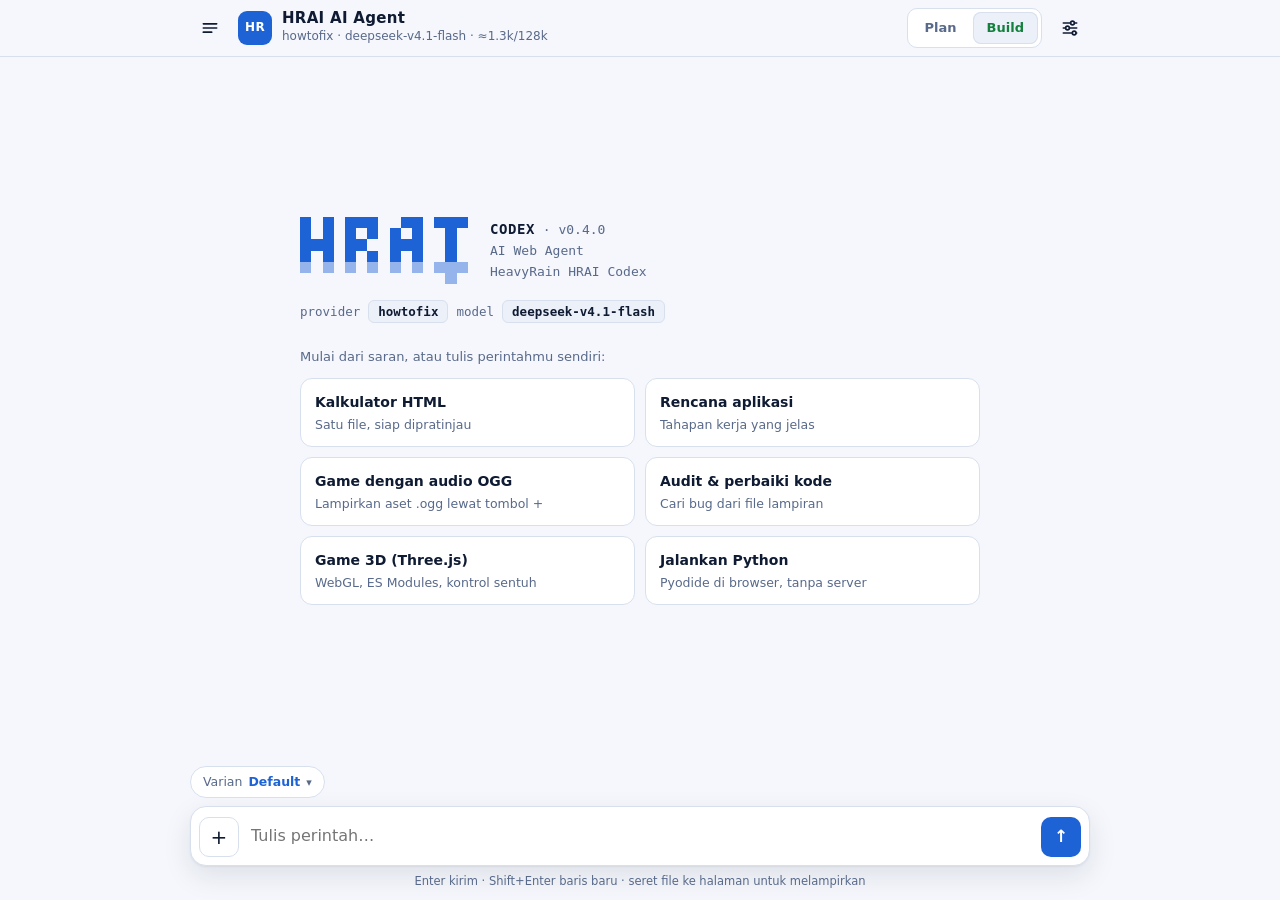
==== hrai/index.html @ 5afb1731 "Add files via upload" ====
<!doctype html>
<html lang="id"><head><meta charset="utf-8">
<meta name="viewport" content="width=device-width,initial-scale=1,viewport-fit=cover">
<meta name="theme-color" content="#012456"><meta name="mobile-web-app-capable" content="yes">
<title>HRAI — HeavyRain Web Agent</title>
<style>
:root{--bg:#011a3d;--bg2:#02306e;--panel:rgba(255,255,255,.06);--panel2:rgba(255,255,255,.11);--line:rgba(255,255,255,.13);--fg:#eaf0fc;--dim:#9db0d3;--acc:#4da3ff;--accfg:#04122b;--plan:#f5c542;--build:#4ade80;--err:#ff8a8a;--code:#00122c;--ub:#1f6fe0;color-scheme:dark;box-sizing:border-box;padding-top:env(safe-area-inset-top,0px);padding-bottom:env(safe-area-inset-bottom,0px)}
@media(prefers-color-scheme:light){:root{--bg:#f3f6fc;--bg2:#e2ebfa;--panel:#fff;--panel2:#eaf0fb;--line:#d3deef;--fg:#0f1b33;--dim:#5a6b8c;--acc:#1f6fe0;--accfg:#fff;--plan:#b7791f;--build:#15803d;--err:#c53030;--code:#f1f5fc;color-scheme:light}}
*{box-sizing:inherit}
html,body{height:100%;margin:0;background:var(--bg);color:var(--fg)}
body{display:flex;flex-direction:column;background:linear-gradient(180deg,var(--bg2),var(--bg) 55%);font:15px/1.6 system-ui,-apple-system,"Segoe UI",Roboto,"Helvetica Neue",sans-serif}
button,select,input,textarea{font:inherit;color:inherit}
button{cursor:pointer}
header{display:flex;align-items:center;gap:8px;padding:10px 12px}
.brand{display:flex;align-items:center;gap:10px;flex:1;min-width:0}
.logo{width:34px;height:34px;flex:none;border-radius:10px;background:linear-gradient(135deg,#4da3ff,#1f6fe0);display:grid;place-items:center;font-weight:800;color:#fff;font-size:13px}
.ttl{min-width:0}.ttl b{display:block;font-size:15px;line-height:1.15}
.ttl span{display:block;font-size:11.5px;color:var(--dim);white-space:nowrap;overflow:hidden;text-overflow:ellipsis}
.seg{display:flex;background:var(--panel);border:1px solid var(--line);border-radius:999px;padding:3px}
.seg button{border:0;background:none;border-radius:999px;padding:5px 11px;font-size:12.5px;font-weight:600;color:var(--dim)}
.seg button.on{background:var(--panel2);color:var(--fg)}
#mode[data-m=PLAN] .on{color:var(--plan)}#mode[data-m=BUILD] .on{color:var(--build)}
.ib{border:1px solid var(--line);background:var(--panel);border-radius:999px;padding:6px 11px;font-size:12.5px}
#log{flex:1;overflow-y:auto;padding:8px 14px 16px;display:flex;flex-direction:column;gap:14px}
.u{align-self:flex-end;max-width:85%;background:var(--ub);color:#fff;padding:9px 14px;border-radius:18px 18px 4px 18px;white-space:pre-wrap;word-break:break-word}
.a{white-space:pre-wrap;word-break:break-word}
code{font:.88em ui-monospace,"SF Mono",Menlo,Consolas,monospace}
.a code{background:var(--panel2);padding:1px 6px;border-radius:6px}
pre{position:relative;margin:8px 0;padding:12px;background:var(--code);border:1px solid var(--line);border-radius:12px;overflow-x:auto;white-space:pre;font-size:12.5px;line-height:1.5}
.a pre code{background:none;padding:0}
.cp{position:absolute;right:6px;top:6px;font-size:11px;background:var(--panel2);border:1px solid var(--line);border-radius:8px;padding:2px 8px}
details{align-self:flex-start;max-width:100%;background:var(--panel);border:1px solid var(--line);border-radius:12px;padding:6px 12px;font-size:12.5px;color:var(--dim)}
details[open]{width:100%}summary{cursor:pointer;list-style:none}summary::-webkit-details-marker{display:none}
.th{color:var(--dim);font-size:12.5px;border-left:2px solid var(--line);padding-left:10px;white-space:pre-wrap}.th:empty{display:none}
.er{background:color-mix(in srgb,var(--err) 12%,transparent);border:1px solid color-mix(in srgb,var(--err) 40%,transparent);color:var(--err);padding:8px 12px;border-radius:12px;font-size:13px;word-break:break-word}
.sys{color:var(--dim);font-size:13px}
.hero{margin:auto;text-align:center;padding:24px 6px}
.hero .logo{width:56px;height:56px;border-radius:16px;font-size:20px;margin:0 auto}
.hero h2{font-size:21px;margin:16px 0 6px}.hero p{color:var(--dim);margin:0 0 18px}
.chips{display:flex;flex-wrap:wrap;gap:8px;justify-content:center}
.chips button{background:var(--panel);border:1px solid var(--line);border-radius:999px;padding:8px 14px;font-size:13px}
footer{padding:8px 12px 12px}
.composer{display:flex;align-items:flex-end;gap:8px;background:var(--panel);border:1px solid var(--line);border-radius:26px;padding:6px 6px 6px 16px;box-shadow:0 6px 24px rgba(0,0,0,.18)}
.composer:focus-within{border-color:var(--acc)}
textarea{flex:1;min-height:38px;max-height:30vh;resize:none;background:none;border:0;outline:0;padding:8px 0;font-size:16px;line-height:1.4}
#go{width:38px;height:38px;flex:none;border-radius:50%;border:0;background:var(--acc);color:var(--accfg);font-size:18px;font-weight:700}
dialog{background:var(--bg);color:var(--fg);border:1px solid var(--line);border-radius:22px 22px 0 0;width:100%;max-width:520px;margin:auto auto 0;padding:18px 18px calc(18px + env(safe-area-inset-bottom,0px));max-height:88vh;overflow:auto}
dialog::backdrop{background:rgba(0,10,30,.55);backdrop-filter:blur(3px)}
label{display:block;margin:14px 0 6px;color:var(--dim);font-size:12.5px}
dialog input[type=text],dialog input[type=password],dialog select{width:100%;background:var(--panel);border:1px solid var(--line);border-radius:12px;padding:10px 12px;font-size:16px}
.row{display:flex;gap:8px;margin-top:16px;flex-wrap:wrap}
.btn{background:var(--panel2);border:1px solid var(--line);border-radius:12px;padding:10px 14px;font-weight:600}
#ok{background:var(--acc);color:var(--accfg);border-color:var(--acc)}
.si{display:flex;align-items:center;gap:8px;margin-top:8px;background:var(--panel);border:1px solid var(--line);border-radius:14px;padding:10px 12px}
.si.cur{border-color:var(--acc)}
.st{flex:1;min-width:0;cursor:pointer}.st b{display:block;font-weight:600;white-space:nowrap;overflow:hidden;text-overflow:ellipsis}.st span{font-size:12px;color:var(--dim)}
.pb{right:66px}
.pvf{margin-top:6px;font-size:12.5px;padding:6px 12px}
#dp{width:100%;max-width:none;height:100%;max-height:none;margin:0;padding:0;border:0;border-radius:0;flex-direction:column;overflow:hidden}
#dp[open]{display:flex}
.ph{display:flex;align-items:center;gap:8px;padding:8px 12px;padding-top:calc(8px + env(safe-area-inset-top,0px))}
.ph b{flex:1;min-width:0;white-space:nowrap;overflow:hidden;text-overflow:ellipsis}
#pf{flex:1;border:0;background:#fff;width:100%}
.composer{padding:6px}
textarea{padding:8px 0 8px 4px}
#at{width:38px;height:38px;flex:none;border-radius:50%;border:1px solid var(--line);background:var(--panel2);font-size:20px;line-height:1}
.att{gap:8px;overflow-x:auto;padding:0 4px 8px}
.ch{flex:none;display:flex;align-items:center;gap:6px;max-width:60vw;background:var(--panel);border:1px solid var(--line);border-radius:12px;padding:4px 8px;font-size:12.5px}
.ch img{width:36px;height:36px;object-fit:cover;border-radius:8px}
.ch span{overflow:hidden;text-overflow:ellipsis;white-space:nowrap}
.ch button{border:0;background:none;color:var(--dim);font-size:14px}
.u img{display:block;max-width:100%;max-height:200px;border-radius:10px;margin-bottom:6px}
.u .sys{color:rgba(255,255,255,.75);margin-bottom:4px}
#na{background:var(--acc);color:var(--accfg);border-color:var(--acc)}
#ml{max-height:34vh;overflow-y:auto;margin-top:6px}
#mq{margin-top:8px}
.mi{display:block;width:100%;text-align:left;background:none;border:0;border-bottom:1px solid var(--line);padding:9px 4px;font-size:13px;word-break:break-all}
.mi.on{color:var(--acc);font-weight:600}
.tk{display:flex;align-items:flex-start;gap:10px;color:var(--dim);font-size:13px}
.tk .logo{width:28px;height:28px;border-radius:9px;font-size:10px;animation:pulse 1.5s ease-in-out infinite}
.tl{min-width:0;flex:1}.tr{display:flex;align-items:center;gap:4px;height:32px;padding-top:14px}.tr b{font-weight:600;color:var(--fg)}
.dots i{display:inline-block;width:5px;height:5px;margin-left:3px;border-radius:50%;background:var(--dim);animation:bl 1.2s infinite}
.dots i:nth-child(2){animation-delay:.2s}.dots i:nth-child(3){animation-delay:.4s}
.tt{white-space:pre-wrap;word-break:break-word;font-size:12.5px;border-left:2px solid var(--line);padding-left:10px;margin:2px 0 0}
.tt:empty{display:none}.tt:not(:empty)::after{content:"▍";margin-left:2px;animation:bl 1s steps(1) infinite}
.thw{align-self:flex-start;max-width:100%}.thd summary{color:var(--dim)}
.thx{white-space:pre-wrap;word-break:break-word;margin-top:6px;max-height:40vh;overflow:auto}
@keyframes pulse{0%,100%{transform:scale(1);box-shadow:0 0 0 0 rgba(77,163,255,.55)}50%{transform:scale(1.07);box-shadow:0 0 0 8px rgba(77,163,255,0)}}
@keyframes bl{0%,100%{opacity:.25}50%{opacity:1}}
@media(prefers-reduced-motion:reduce){.tk .logo,.dots i,.tt::after{animation:none}}
.t-kw{color:#c792ea}.t-st{color:#a5e075}.t-nm{color:#f78c6c}.t-fn{color:#82aaff}.t-ty{color:#ffcb6b}.t-cn{color:#ff6e6e}.t-bi{color:#7fdbca}.t-vr{color:#f07178}.t-cm{color:#7f8fb0;font-style:italic}.t-tg{color:#f07178}.t-at{color:#f9b572}.t-jk{color:#89ddff}
@media(prefers-color-scheme:light){.t-kw{color:#7c3aed}.t-st{color:#15803d}.t-nm{color:#c2410c}.t-fn{color:#1d4ed8}.t-ty{color:#a16207}.t-cn{color:#dc2626}.t-bi{color:#0e7490}.t-vr{color:#be123c}.t-cm{color:#64748b}.t-tg{color:#be123c}.t-at{color:#b45309}.t-jk{color:#0369a1}}
.bn{display:flex;flex-wrap:wrap;gap:12px 18px;align-items:center;justify-content:center}
.bn svg{width:180px;height:72px;fill:var(--acc);shape-rendering:crispEdges}
.bn rect{opacity:0;animation:fi .4s ease forwards;animation-delay:calc(var(--i)*45ms)}
.bt{text-align:left;font:13px/1.5 ui-monospace,Menlo,Consolas,monospace;color:var(--dim)}.bt b{color:var(--fg)}
.bi{margin:14px 0 4px;color:var(--dim);font:12.5px ui-monospace,Menlo,Consolas,monospace}.bi b{color:var(--fg);font-weight:600}
.thx.ty::after{content:"▍";margin-left:2px;animation:bl 1s steps(1) infinite}
@keyframes fi{to{opacity:1}}
@media(prefers-reduced-motion:reduce){.bn rect{animation:none;opacity:1}}
@font-face{font-family:"TermF4";src:url([data-uri]) format("truetype");font-display:swap}
:root{--ff:"TermF4",ui-monospace,Menlo,Consolas,monospace;--fm:"TermF4",ui-monospace,Menlo,Consolas,monospace}
:root[data-font=sys]{--ff:system-ui,-apple-system,"Segoe UI",Roboto,sans-serif;--fm:ui-monospace,"SF Mono",Menlo,Consolas,monospace}
body{font-family:var(--ff);font-size:16px}:root[data-font=sys] body{font-size:15px}
code,pre,.bt,.bi{font-family:var(--fm)}pre{font-size:13.5px}
:root[data-theme=terminal]{--bg:#0c0c0c;--bg2:#0c0c0c;--fg:#33ff66;--dim:#1fa83f;--acc:#33ff66;--accfg:#001a08;--plan:#ffd24a;--build:#33ff66;--err:#ff5555;--code:#050505;--line:rgba(51,255,102,.3);--panel:rgba(51,255,102,.06);--panel2:rgba(51,255,102,.13);--ub:#14532d;color-scheme:dark}
:root[data-theme=powershell]{--bg:#012456;--bg2:#012456;--fg:#eeedf0;--dim:#a9b7d0;--acc:#f9f1a5;--accfg:#012456;--plan:#f9f1a5;--build:#3adc5a;--err:#ff6b6b;--code:#011a3d;--line:rgba(238,237,240,.24);--panel:rgba(255,255,255,.05);--panel2:rgba(255,255,255,.1);--ub:#0c4a9e;color-scheme:dark}
:root[data-theme=amber]{--bg:#140d00;--bg2:#140d00;--fg:#ffb000;--dim:#a87400;--acc:#ffb000;--accfg:#140d00;--plan:#ffd166;--build:#ffb000;--err:#ff6b4a;--code:#0c0800;--line:rgba(255,176,0,.3);--panel:rgba(255,176,0,.07);--panel2:rgba(255,176,0,.14);--ub:#5a3a00;color-scheme:dark}
:root[data-theme=dracula]{--bg:#282a36;--bg2:#282a36;--fg:#f8f8f2;--dim:#8b93b8;--acc:#bd93f9;--accfg:#1e1f29;--plan:#f1fa8c;--build:#50fa7b;--err:#ff5555;--code:#1e1f29;--line:rgba(248,248,242,.15);--panel:rgba(255,255,255,.06);--panel2:rgba(255,255,255,.11);--ub:#5c4bb0;color-scheme:dark}
:root[data-theme=nord]{--bg:#2e3440;--bg2:#2e3440;--fg:#d8dee9;--dim:#8f9bb3;--acc:#88c0d0;--accfg:#2e3440;--plan:#ebcb8b;--build:#a3be8c;--err:#bf616a;--code:#242933;--line:rgba(216,222,233,.17);--panel:rgba(255,255,255,.06);--panel2:rgba(255,255,255,.11);--ub:#4c6a8c;color-scheme:dark}
:root[data-theme=gruvbox]{--bg:#282828;--bg2:#282828;--fg:#ebdbb2;--dim:#a89984;--acc:#fabd2f;--accfg:#282828;--plan:#fabd2f;--build:#b8bb26;--err:#fb4934;--code:#1d2021;--line:rgba(235,219,178,.17);--panel:rgba(255,255,255,.06);--panel2:rgba(255,255,255,.11);--ub:#8f5f12;color-scheme:dark}
:root[data-theme=terang]{--bg:#f7f8fb;--bg2:#f7f8fb;--fg:#1a2233;--dim:#5d6b85;--acc:#1f6fe0;--accfg:#ffffff;--plan:#b7791f;--build:#15803d;--err:#c53030;--code:#eef2f9;--line:#d3dbe9;--panel:#ffffff;--panel2:#e9eef8;--ub:#1f6fe0;color-scheme:light}
[data-theme=terminal] *,[data-theme=powershell] *,[data-theme=amber] *{border-radius:0!important}
[data-theme=terminal] .composer,[data-theme=powershell] .composer,[data-theme=amber] .composer{box-shadow:none}
:root:not([data-theme=hrai]) .logo{background:var(--acc);color:var(--accfg)}
[data-theme=terang] .t-kw{color:#7c3aed}[data-theme=terang] .t-st{color:#15803d}[data-theme=terang] .t-nm{color:#c2410c}[data-theme=terang] .t-fn{color:#1d4ed8}[data-theme=terang] .t-ty{color:#a16207}[data-theme=terang] .t-cn{color:#dc2626}[data-theme=terang] .t-bi{color:#0e7490}[data-theme=terang] .t-vr,[data-theme=terang] .t-tg{color:#be123c}[data-theme=terang] .t-cm{color:#64748b}[data-theme=terang] .t-at{color:#b45309}[data-theme=terang] .t-jk{color:#0369a1}
.ac{align-self:stretch;border:1px solid var(--line);background:var(--panel);border-radius:12px;overflow:hidden;font-size:13px}
.ah{display:flex;align-items:center;gap:8px;padding:8px 12px}
.ac.ok .ah,.ac.bad .ah{cursor:pointer}
.av{font-weight:600}.ap{flex:1;min-width:0;color:var(--dim);overflow:hidden;text-overflow:ellipsis;white-space:nowrap}.am{color:var(--dim);font-size:12px;white-space:nowrap}
.ab{margin:0;border:0;border-top:1px solid var(--line);border-radius:0;max-height:15em;overflow:auto}
.ac.ok .ab,.ac.bad .ab{display:none}.ac.ok.open .ab,.ac.bad.open .ab{display:block}
.ac.bad .av{color:var(--err)}
.sp{width:18px;height:18px;flex:none;stroke:var(--acc);stroke-width:2;stroke-linecap:round}
.tk .sp{width:22px;height:22px;margin-top:3px}
.tk .sp.px{stroke:none}
.sp.px .body{animation:pxhop .5s steps(1) infinite}
.sp.px .lA{animation:legA .5s steps(1) infinite}
.sp.px .lB{animation:legB .5s steps(1) infinite}
@keyframes pxhop{0%,100%{transform:translateY(0)}50%{transform:translateY(-1px)}}
@keyframes legA{0%,50%{opacity:1}50.1%,100%{opacity:0}}
@keyframes legB{0%,50%{opacity:0}50.1%,100%{opacity:1}}
@media(prefers-reduced-motion:reduce){.tk .sp.px .body,.tk .sp.px .lA,.tk .sp.px .lB{animation:none}}
.sp g{transform-box:fill-box;transform-origin:center;animation:spin 3.2s linear infinite}
.sp line{animation:ray 1.2s ease-in-out infinite;animation-delay:calc(var(--i)*.12s)}
.ck{width:18px;height:18px;flex:none;fill:none;stroke:var(--build);stroke-width:2.4;stroke-linecap:round;stroke-linejoin:round}.bad .ck{stroke:var(--err)}
.shim,.ac.run .av{background:linear-gradient(90deg,var(--dim) 0%,var(--fg) 50%,var(--dim) 100%);background-size:200% 100%;-webkit-background-clip:text;background-clip:text;color:transparent;animation:shim 1.8s linear infinite}
@keyframes spin{to{transform:rotate(360deg)}}
@keyframes ray{0%,100%{opacity:.2}50%{opacity:1}}
@keyframes shim{from{background-position:200% 0}to{background-position:-200% 0}}
@media(prefers-reduced-motion:reduce){.sp g,.sp line,.sp.px,.shim,.ac.run .av{animation:none}.shim,.ac.run .av{color:var(--fg);background:none}}
#log>*{flex-shrink:0}
#dm{width:100%;max-width:none;height:100%;height:100dvh;max-height:none;margin:0;padding:0;border:0;border-radius:0;flex-direction:column;overflow:hidden}
#dm[open]{display:flex}.ph .btn{padding:8px 10px}
#fmb{flex:1;min-height:0;overflow:auto;display:flex;flex-direction:column}
.fr{display:flex;align-items:center;gap:6px;padding:8px 10px;border-bottom:1px solid var(--line)}
.fn{flex:1;min-width:0;overflow:hidden;text-overflow:ellipsis;white-space:nowrap;cursor:pointer}.fs{color:var(--dim);font-size:12px;white-space:nowrap;cursor:pointer}
.et{display:flex;gap:8px;padding:8px 10px;flex-wrap:wrap}
.ed{flex:1;min-height:0;display:flex;border-top:1px solid var(--line);font:13px/1.5 var(--fm)}
.gt{margin:0;padding:10px 8px;text-align:right;color:var(--dim);background:var(--panel);overflow:hidden;user-select:none;min-width:3.2em;border:0;border-right:1px solid var(--line);border-radius:0;font:inherit}
.ew{position:relative;flex:1;min-width:0}
.eh,.ei{position:absolute;inset:0;margin:0;padding:10px;font:inherit;white-space:pre;tab-size:2;border:0;border-radius:0;min-height:0;max-height:none}
.eh{overflow:hidden;color:var(--fg);background:var(--code)}
.ei{background:transparent;color:transparent;-webkit-text-fill-color:transparent;caret-color:var(--fg);resize:none;outline:0;overflow:auto}
.ar{display:none;gap:8px;padding:8px 12px;border-top:1px solid var(--line)}.ac.open[data-u] .ar{display:flex}
.df{flex:1;min-height:0;overflow:auto;font:12.5px/1.5 var(--fm);white-space:pre}
.df>div{padding:0 10px;min-width:max-content}
.da{background:color-mix(in srgb,var(--build) 20%,transparent)}.dr{background:color-mix(in srgb,var(--err) 20%,transparent)}.dc{color:var(--dim)}.dk{color:var(--dim);text-align:center;background:var(--panel)}
.ibn{align-items:center;gap:8px;padding:6px 12px;background:var(--panel2);border-bottom:1px solid var(--line);font-size:13px}.ibn span{flex:1}.ibn .btn{padding:6px 10px}
#bkg,#rsg{background:var(--acc);color:var(--accfg);border-color:var(--acc)}
.svgc{margin:8px 0;border:1px solid var(--line);border-radius:12px;padding:8px;background:var(--panel)}
.svgc img{display:block;max-width:100%;max-height:60vh;margin:0 auto;background:#fff;border-radius:8px;cursor:zoom-in}
.svga{display:flex;gap:8px;justify-content:flex-end;margin-top:8px;flex-wrap:wrap}
.svgd{margin:6px 0}.svgd summary{cursor:pointer;color:var(--dim);font-size:13px}
.svgw{margin:8px 0}

/* ===================== UI v2: tata letak, tombol, tampilan, responsif ===================== */
:root{--r:14px;--sh:0 10px 34px rgba(0,0,0,.28);--ease:cubic-bezier(.2,.8,.2,1);--gut:clamp(12px,3.6vw,22px);--col:880px}
@media(prefers-color-scheme:light){:root{--sh:0 10px 30px rgba(31,60,110,.14)}}
:root[data-theme=terang]{--sh:0 10px 30px rgba(31,60,110,.14)}
:root[data-theme=terminal],:root[data-theme=powershell],:root[data-theme=amber]{--sh:none}
*{scrollbar-width:thin;scrollbar-color:var(--line) transparent}
html{-webkit-text-size-adjust:100%;-webkit-tap-highlight-color:transparent}
body{height:100dvh}
:root:not([data-theme=terminal]):not([data-theme=amber]):not([data-theme=powershell]) body{background:radial-gradient(900px 420px at 50% -8%,color-mix(in srgb,var(--acc) 13%,transparent),transparent 65%),linear-gradient(180deg,var(--bg2),var(--bg) 55%)}
button{touch-action:manipulation}
button:focus-visible,select:focus-visible,summary:focus-visible,textarea:focus-visible,input:focus-visible{outline:2px solid var(--acc);outline-offset:2px}
/* --- header --- */
header{position:relative;z-index:3;gap:10px;padding:max(10px,env(safe-area-inset-top,0px)) var(--gut) 10px;border-bottom:1px solid var(--line);background:color-mix(in srgb,var(--bg) 78%,transparent);-webkit-backdrop-filter:blur(14px) saturate(1.3);backdrop-filter:blur(14px) saturate(1.3)}
header .ib{flex:none;display:grid;place-items:center;width:42px;height:42px;padding:0;border-radius:13px;color:var(--fg);transition:background .15s,transform .1s}
header .ib:hover{background:var(--panel2)}header .ib:active{transform:scale(.94)}
header .ib svg{display:block}
.logo{width:38px;height:38px;border-radius:12px;box-shadow:0 6px 18px color-mix(in srgb,var(--acc) 35%,transparent);font-size:13px}
.ttl b{font-size:15.5px;letter-spacing:.01em}
.seg{flex:none;gap:2px}
.seg button{min-height:34px;padding:0 14px;transition:background .15s,color .15s}
.seg button.on{box-shadow:0 1px 4px rgba(0,0,0,.22)}
/* --- percakapan --- */
#log{padding:18px max(var(--gut),calc((100% - var(--col))/2)) 22px;gap:18px;overscroll-behavior:contain}
.u{max-width:min(86%,680px);padding:10px 16px;border-radius:20px 20px 6px 20px;box-shadow:0 4px 14px color-mix(in srgb,var(--ub) 38%,transparent)}
.a{line-height:1.68}
pre{border-radius:14px;padding:14px}
.cp{border-radius:9px;padding:3px 9px;transition:background .15s}.cp:hover{background:var(--panel)}
details,.ac,.er,.svgc{border-radius:14px}
.ac{transition:border-color .2s}.ac:hover{border-color:color-mix(in srgb,var(--acc) 35%,var(--line))}
.ah{padding:10px 14px}
.hero{padding:32px 8px}.hero h2{font-size:23px;letter-spacing:.01em}
.hero .logo{width:64px;height:64px;border-radius:20px;font-size:22px;box-shadow:0 14px 40px color-mix(in srgb,var(--acc) 40%,transparent)}
.chips button{min-height:40px;padding:0 16px;transition:background .15s,transform .1s,border-color .15s}
.chips button:hover{background:var(--panel2);border-color:color-mix(in srgb,var(--acc) 40%,var(--line))}.chips button:active{transform:scale(.97)}
.ibn{margin:8px var(--gut) 0;border:1px solid var(--line);border-radius:14px}
/* --- composer --- */
footer{position:relative;padding:6px max(var(--gut),calc((100% - var(--col))/2)) calc(12px + env(safe-area-inset-bottom,0px))}
.composer{gap:6px;padding:6px;border-radius:26px;box-shadow:var(--sh);-webkit-backdrop-filter:blur(12px);backdrop-filter:blur(12px);transition:border-color .15s,box-shadow .15s}
.composer:focus-within{border-color:var(--acc);box-shadow:0 0 0 3px color-mix(in srgb,var(--acc) 20%,transparent),var(--sh)}
textarea{padding:10px 0 10px 4px}
#go,#at{width:44px;height:44px}
#go{box-shadow:0 6px 16px color-mix(in srgb,var(--acc) 38%,transparent);transition:transform .12s,filter .15s}
#go:hover{filter:brightness(1.08)}#go:active,#at:active{transform:scale(.92)}
#at{color:var(--fg);transition:background .15s,transform .12s}#at:hover{background:var(--panel)}
.att{padding:0 6px 8px}
/* --- tombol & isian --- */
.btn{min-height:42px;border-radius:12px;padding:10px 14px;transition:transform .1s,background .15s,border-color .15s,filter .15s}
.btn:hover{filter:brightness(1.1)}.btn:active{transform:scale(.97)}
.btn.pri,#ok,#na,#bkg,#rsg,#hn{background:var(--acc);color:var(--accfg);border-color:var(--acc)}
.btn.dng{color:var(--err);border-color:color-mix(in srgb,var(--err) 40%,var(--line))}
.ph .btn,.pvf,.svga .ib{min-height:0}.ph .btn{min-height:38px}
.ib{transition:background .15s,transform .1s}.ib:active{transform:scale(.96)}
dialog input[type=text],dialog input[type=password],dialog select{border-radius:12px;padding:12px 13px;transition:border-color .15s,box-shadow .15s}
dialog input[type=text]:focus,dialog input[type=password]:focus,dialog select:focus{outline:0;border-color:var(--acc);box-shadow:0 0 0 3px color-mix(in srgb,var(--acc) 22%,transparent)}
/* --- dialog = lembar bawah di HP, kartu di tengah di layar lebar --- */
dialog{border-radius:26px 26px 0 0;border-bottom:0;padding:6px 18px calc(16px + env(safe-area-inset-bottom,0px));max-height:min(90dvh,880px);overscroll-behavior:contain;box-shadow:0 -16px 60px rgba(0,0,0,.4)}
dialog.hb{padding-bottom:0}
dialog::before{content:"";display:block;width:42px;height:4px;border-radius:4px;background:var(--line);margin:6px auto 12px}
#dp::before,#dm::before{display:none}
dialog::backdrop{background:rgba(2,8,24,.6);-webkit-backdrop-filter:blur(4px);backdrop-filter:blur(4px)}
dialog[open]{animation:sheetUp .26s var(--ease)}dialog[open]::backdrop{animation:fadeIn .2s ease}
@keyframes sheetUp{from{opacity:0;transform:translateY(28px)}to{opacity:1;transform:none}}
@keyframes fadeIn{from{opacity:0}to{opacity:1}}
@media(prefers-reduced-motion:reduce){dialog[open],dialog[open]::backdrop{animation:none}.btn,.ib,#go,#at,.chips button{transition:none}}
.dhd{margin-bottom:2px}.dhd h3,dialog>h3{margin:0;font-size:19px;letter-spacing:.01em}
.sec{margin-top:20px}.sec>h4{margin:0 0 2px;font-size:11px;font-weight:700;letter-spacing:.09em;text-transform:uppercase;color:var(--dim)}
.fld{margin-top:12px}.fld>label{margin:0 0 6px}
.rowf{display:flex;gap:8px;align-items:stretch}.rowf>select,.rowf>input{flex:1;min-width:0}
.rowb{display:flex;gap:8px;flex-wrap:wrap;margin-top:8px}.rowb .btn{min-height:36px;padding:7px 12px;font-size:13px}
.grid2{display:grid;grid-template-columns:1fr 1fr;gap:12px}
.sw{display:flex;align-items:center;gap:12px;margin:0;padding:12px 0;color:var(--fg);font-size:14px;border-bottom:1px solid var(--line);cursor:pointer}
.sw span{flex:1;min-width:0;line-height:1.35}
.sw input{appearance:none;-webkit-appearance:none;flex:none;order:2;margin:0;width:46px;height:27px;border-radius:99px;background:var(--panel2);border:1px solid var(--line);position:relative;cursor:pointer;transition:background .18s,border-color .18s}
.sw input::after{content:"";position:absolute;top:2px;left:2px;width:21px;height:21px;border-radius:50%;background:var(--fg);opacity:.8;transition:transform .18s var(--ease),opacity .18s}
.sw input:checked{background:var(--acc);border-color:var(--acc)}
.sw input:checked::after{transform:translateX(19px);background:var(--accfg);opacity:1}
[data-theme=terminal] .sw input::after,[data-theme=powershell] .sw input::after,[data-theme=amber] .sw input::after{border-radius:0}
.bar{position:sticky;bottom:0;z-index:2;margin:18px -18px 0;padding:14px 18px calc(14px + env(safe-area-inset-bottom,0px));background:linear-gradient(to bottom,transparent,var(--bg) 26%);flex-wrap:nowrap}
.bar .btn{flex:1;min-width:0;padding:12px 8px}.bar .pri{flex:1.6}
/* --- pengelola file, riwayat, pratinjau --- */
.ph{gap:8px;padding:calc(10px + env(safe-area-inset-top,0px)) var(--gut) 10px;border-bottom:1px solid var(--line)}
.ph b{font-size:16px}
#dm .ph{flex-wrap:wrap}
.fr{padding:11px var(--gut);transition:background .12s}.fr:hover{background:var(--panel)}
.et{padding:10px var(--gut)}
.si{border-radius:16px;padding:12px 14px;transition:border-color .15s,background .15s}.si:hover{background:var(--panel2)}
/* --- responsif --- */
@media(max-width:560px){#dm .ph b{flex:1 1 100%}#dm .ph .btn{flex:1}}
@media(max-width:420px){.grid2{grid-template-columns:1fr}}
@media(max-width:400px){header .logo{display:none}.seg button{padding:0 11px}}
@media(max-width:340px){header{flex-wrap:wrap}header .seg{order:5;flex:1 0 100%}header .seg button{flex:1}}
@media(max-height:480px){dialog{max-height:96dvh}.hero{padding:10px 8px}}
@media(min-width:720px){
 dialog:not(#dp):not(#dm){margin:auto;border:1px solid var(--line);border-radius:24px;max-width:580px;padding:22px 26px calc(20px + env(safe-area-inset-bottom,0px))}
 dialog.hb:not(#dp):not(#dm){padding-bottom:0}
 dialog:not(#dp):not(#dm)::before{display:none}
 .bar{margin:18px -26px 0;padding:14px 26px calc(14px + env(safe-area-inset-bottom,0px))}
 #dm{width:min(1000px,94vw);height:min(88dvh,860px);margin:auto;border:1px solid var(--line);border-radius:24px}
 .u{max-width:min(78%,680px)}
}

header{padding-left:max(var(--gut),calc((100% - var(--col))/2));padding-right:max(var(--gut),calc((100% - var(--col))/2))}
/* --- statistik token di bawah sesi chat --- */
#tus{margin:0 auto;max-width:var(--col);padding:0 var(--gut) 4px;display:flex;flex-wrap:wrap;gap:6px 14px;align-items:center;font-size:12px;color:var(--dim)}
#tus b{color:var(--fg);font-weight:600}
#tus .tsep{opacity:.5}
/* --- dropdown /tokens & /budget di pengaturan --- */
.tokdrop{border:1px solid var(--line);border-radius:12px;background:var(--panel);overflow:hidden}
.tokdrop>summary{display:flex;align-items:center;gap:8px;padding:11px 13px;cursor:pointer;font-size:14px;font-weight:600;list-style:none}
.tokdrop>summary::-webkit-details-marker{display:none}
.tokdrop>summary::after{content:"▾";margin-left:auto;color:var(--dim);transition:transform .18s var(--ease)}
.tokdrop[open]>summary::after{transform:rotate(180deg)}
.tokdrop .tdb{padding:2px 13px 13px;border-top:1px solid var(--line)}
.tokdrop .sys{margin:8px 0 0}
@media(max-height:720px){.bn svg{width:140px;height:56px}.hero{padding:14px 8px}.hero h2{margin:10px 0 4px}.hero p{margin-bottom:12px}}
@media(max-width:340px){.chips button{min-height:36px;padding:0 12px;font-size:12.5px}.hero .bt{font-size:12px}}

/* ===================== UI v3: tampilan profesional & responsif ===================== */
:root{--ff:system-ui,-apple-system,"Segoe UI",Roboto,"Helvetica Neue",Arial,sans-serif;--fm:ui-monospace,"SF Mono",Menlo,Consolas,"Liberation Mono",monospace;--rs:8px;--rm:12px;--rl:16px;--r:12px;--col:860px;--gut:clamp(14px,4vw,28px);--hh:56px;--sh:0 1px 2px rgba(0,0,0,.22),0 10px 28px rgba(0,0,0,.26);--el:max(var(--gut),env(safe-area-inset-left,0px),calc((100% - var(--col))/2));--er:max(var(--gut),env(safe-area-inset-right,0px),calc((100% - var(--col))/2))}
:root[data-font=f4]{--ff:"TermF4",ui-monospace,Menlo,Consolas,monospace;--fm:"TermF4",ui-monospace,Menlo,Consolas,monospace}
:root[data-theme=hrai]{--bg:#0a1222;--bg2:#0a1222;--surf:#0e182c;--panel:rgba(255,255,255,.045);--panel2:rgba(255,255,255,.085);--line:rgba(158,184,232,.17);--fg:#e8eefb;--dim:#93a4c6;--acc:#5aa9ff;--accfg:#04122b;--code:#060d1b;--ub:#1f5fd1;--plan:#f5c542;--build:#4ade80;--err:#ff8a8a;color-scheme:dark}
@media(prefers-color-scheme:light){:root[data-theme=hrai]{--bg:#f5f7fc;--bg2:#f5f7fc;--surf:#ffffff;--panel:#ffffff;--panel2:#ebf0f9;--line:#d8e0ee;--fg:#0f1b33;--dim:#58698a;--acc:#1d63d6;--accfg:#ffffff;--code:#eef2f9;--ub:#1d63d6;--plan:#b7791f;--build:#15803d;--err:#c53030;--sh:0 1px 2px rgba(15,27,51,.06),0 10px 28px rgba(15,27,51,.10);color-scheme:light}}
:root[data-theme=terang]{--surf:#ffffff}
html,body{background:var(--bg)}
:root:not([data-theme=terminal]):not([data-theme=amber]):not([data-theme=powershell]) body{background:var(--bg)}
body{line-height:1.6;-webkit-font-smoothing:antialiased;text-rendering:optimizeLegibility}

/* --- bar atas --- */
header{position:relative;z-index:3;display:flex;align-items:center;gap:8px;min-height:var(--hh);padding:max(8px,env(safe-area-inset-top,0px)) var(--er) 8px var(--el);background:var(--bg);border-bottom:1px solid var(--line);-webkit-backdrop-filter:none;backdrop-filter:none}
header .ib{width:40px;height:40px;border-radius:10px;border:1px solid transparent;background:transparent}
header .ib:hover{background:var(--panel2);border-color:var(--line)}
.brand{gap:10px}
.logo{width:34px;height:34px;border-radius:9px;box-shadow:none;font-size:12px;letter-spacing:.03em;background:var(--acc);color:var(--accfg)}
.ttl b{font-size:15px;font-weight:650;letter-spacing:.02em}
.ttl span{font-size:12px;color:var(--dim)}
.seg{border-radius:10px;padding:3px;background:var(--panel);border:1px solid var(--line)}
.seg button{min-height:32px;padding:0 14px;border-radius:8px;font-size:13px;font-weight:600}
.seg button.on{background:var(--panel2);box-shadow:inset 0 0 0 1px var(--line)}
.ibn{margin:10px var(--er) 0 var(--el);border-radius:var(--rm);background:var(--panel)}

/* --- percakapan --- */
#log{padding:22px var(--er) 26px var(--el);gap:22px}
.u{max-width:min(82%,640px);padding:10px 14px;border-radius:14px 14px 4px 14px;box-shadow:none;font-size:15px;line-height:1.55}
.a{white-space:normal;overflow-wrap:anywhere;word-break:normal;font-size:15px;line-height:1.7}
.a>:first-child{margin-top:0}.a>:last-child{margin-bottom:0}
.a p{margin:.6em 0}
.a h1,.a h2,.a h3,.a h4{margin:1.1em 0 .4em;line-height:1.3;font-weight:650}
.a h1{font-size:19px}.a h2{font-size:17.5px}.a h3{font-size:16px}.a h4{font-size:15px;color:var(--dim)}
.a ul,.a ol{margin:.5em 0;padding-left:1.45em}
.a li{margin:.25em 0}
.a blockquote{margin:.7em 0;padding:.15em 0 .15em 14px;border-left:3px solid var(--line);color:var(--dim)}
.a hr{border:0;border-top:1px solid var(--line);margin:1.1em 0}
.a a{color:var(--acc);text-decoration:underline;text-underline-offset:2px}
.a .tw{overflow-x:auto;margin:.7em 0;border:1px solid var(--line);border-radius:var(--rs)}
.a table{border-collapse:collapse;width:100%;font-size:13.5px}
.a th,.a td{padding:7px 11px;text-align:left;border-bottom:1px solid var(--line);vertical-align:top}
.a th{background:var(--panel);font-weight:650}
.a tr:last-child td{border-bottom:0}
.a code{border-radius:5px}
.a pre{border-radius:10px;padding:38px 14px 14px;font-size:13px;line-height:1.55;margin:.8em 0}
.cp{top:7px;border-radius:6px;padding:3px 9px;font-size:11.5px;background:var(--panel2)}
.cp:hover{border-color:var(--acc)}
details,.ac,.er,.svgc{border-radius:10px}
.ac{background:var(--panel)}
.ah{padding:9px 13px}
.ab{padding:12px 14px;font-size:12.5px}
.er{padding:10px 14px}
.thd summary{padding:2px 0}

/* --- layar awal --- */
.hero{margin:auto;width:100%;max-width:680px;padding:28px 0 12px;text-align:left}
.bn{justify-content:flex-start;gap:14px 22px}
.bn svg{width:168px;height:67px}
.bt{font-size:13px;line-height:1.6;color:var(--dim)}
.bt b{color:var(--fg);font-size:14px;letter-spacing:.04em}
.bi{margin:16px 0 0;display:flex;flex-wrap:wrap;align-items:center;gap:6px 8px;font:12.5px/1.4 var(--fm);color:var(--dim)}
.bi b{color:var(--fg);font-weight:600;background:var(--panel2);border:1px solid var(--line);border-radius:6px;padding:2px 9px;max-width:100%;overflow:hidden;text-overflow:ellipsis;white-space:nowrap}
.hero>p{margin:24px 0 10px;font-size:13px;color:var(--dim)}
.chips{display:grid;grid-template-columns:repeat(2,minmax(0,1fr));gap:10px;justify-content:stretch}
.chips button{display:flex;flex-direction:column;align-items:flex-start;gap:3px;text-align:left;min-height:68px;padding:12px 14px;border-radius:var(--rm);background:var(--panel);border:1px solid var(--line);font-size:13px}
.chips button b{font-size:14px;font-weight:650;color:var(--fg)}
.chips button span{font-size:12.5px;color:var(--dim);line-height:1.4}
.chips button:hover{border-color:var(--acc);background:var(--panel2)}

/* --- statistik token & composer --- */
#tus{flex-wrap:nowrap;overflow-x:auto;white-space:nowrap;scrollbar-width:none;padding:0 var(--er) 6px var(--el);max-width:none;margin:0;font-size:11.5px}
#tus::-webkit-scrollbar{display:none}
#tus>*{flex:none}
footer{padding:8px var(--er) calc(10px + env(safe-area-inset-bottom,0px)) var(--el)}
.composer{gap:8px;padding:8px;border-radius:var(--rl);background:var(--surf,var(--panel));border:1px solid var(--line);box-shadow:var(--sh);-webkit-backdrop-filter:none;backdrop-filter:none;align-items:flex-end}
.composer:focus-within{border-color:var(--acc);box-shadow:0 0 0 3px color-mix(in srgb,var(--acc) 18%,transparent),var(--sh)}
#at,#go{width:40px;height:40px;border-radius:10px}
#at{background:transparent;border:1px solid var(--line);font-size:20px}
#go{box-shadow:none;font-size:17px}
textarea{padding:9px 4px;min-height:40px;line-height:1.45}
.att{padding:0 2px 8px}
.ch{border-radius:var(--rs)}
.hint{display:none;margin-top:6px;text-align:center;font-size:11.5px;color:var(--dim)}
@media(hover:hover) and (pointer:fine){.hint{display:block}}
body.dz::after{content:"Lepaskan file di sini untuk melampirkan (teks, .ogg, gambar)";position:fixed;inset:12px;z-index:60;display:grid;place-items:center;padding:24px;text-align:center;font-size:16px;border:2px dashed var(--acc);border-radius:var(--rl);background:color-mix(in srgb,var(--bg) 90%,transparent);color:var(--fg);pointer-events:none}

/* --- tombol & isian --- */
.btn{min-height:40px;border-radius:10px;font-size:14px;font-weight:600}
.ib{border-radius:10px}
dialog input[type=text],dialog input[type=password],dialog select{background:var(--bg);border-radius:10px}

/* --- dialog: lembar bawah di HP, kartu di layar lebar --- */
dialog{background:var(--surf,var(--bg));border-radius:18px 18px 0 0;box-shadow:0 -12px 48px rgba(0,0,0,.35)}
.dhd h3,dialog>h3{font-size:18px;font-weight:650;letter-spacing:0}
.sec{margin-top:14px;padding:12px 14px 14px;border:1px solid var(--line);border-radius:var(--rm);background:var(--panel)}
.sec>h4{margin:0 0 4px;font-size:13.5px;font-weight:650;letter-spacing:0;text-transform:none;color:var(--fg)}
.sw{padding:11px 0}
.sec .sw:last-child{border-bottom:0}
.tokdrop{background:var(--bg);border-radius:10px}
.bar{background:var(--surf,var(--bg));border-top:1px solid var(--line)}
.si{border-radius:var(--rm)}
@media(min-width:720px){
 dialog:not(#dp):not(#dm){border-radius:16px;box-shadow:var(--sh)}
 #dm{border-radius:16px}
}

/* --- pengelola file --- */
.fn{font-size:14px}
.bv{display:flex;flex-direction:column;align-items:center;gap:14px;padding:24px var(--gut)}
.bv audio{width:min(520px,100%)}
.bv img{max-width:100%;max-height:50vh;border:1px solid var(--line);border-radius:10px;background:var(--panel)}

/* --- responsif --- */
@media(max-width:520px){.chips{grid-template-columns:1fr}.chips button{min-height:60px}.bn svg{width:140px;height:56px}.hero{padding-top:14px}}
@media(max-width:400px){.u{max-width:90%}header .ib{width:38px;height:38px}}
@media(max-height:480px){header{min-height:48px}.hero{padding:8px 0}.hint{display:none!important}}
@media(min-width:1100px){:root{--col:900px}body{font-size:15.5px}}
@media(prefers-reduced-motion:reduce){*{scroll-behavior:auto!important}}

/* ===================== v4: tema baru, warna sintaks per tema, font ===================== */
:root{--skw:#c792ea;--sst:#a5e075;--snm:#f78c6c;--sfn:#82aaff;--sty:#ffcb6b;--scn:#ff6e6e;--sbi:#7fdbca;--svr:#f07178;--scm:#8a99ba;--sat:#f9b572;--sjk:#89ddff;--fs:15px}
@media(prefers-color-scheme:light){:root[data-theme=hrai]{--skw:#7c3aed;--sst:#147b3b;--snm:#c2410c;--sfn:#1d4ed8;--sty:#9b5e07;--scn:#d32424;--sbi:#0e7490;--svr:#be123c;--scm:#64748b;--sat:#ad5009;--sjk:#0369a1;}}
:root[data-theme=terang]{--skw:#7c3aed;--sst:#147b3b;--snm:#c2410c;--sfn:#1d4ed8;--sty:#9b5e07;--scn:#d32424;--sbi:#0e7490;--svr:#be123c;--scm:#64748b;--sat:#ad5009;--sjk:#0369a1;--plan:#94600d;--acc:#1e6bd7;--surf:#ffffff;--sh:0 1px 2px rgba(15,27,51,.06),0 10px 28px rgba(15,27,51,.10)}
@media(prefers-color-scheme:light){:root[data-theme=hrai]{--plan:#94600d}}
:root[data-theme=dracula]{--skw:#ff79c6;--sst:#f1fa8c;--snm:#bd93f9;--sfn:#50fa7b;--sty:#8be9fd;--scn:#bd93f9;--sbi:#8be9fd;--svr:#ffb86c;--scm:#8f9bc7;--sat:#50fa7b;--sjk:#8be9fd;--err:#ff6666;--surf:#31333e}
:root[data-theme=nord]{--skw:#81a1c1;--sst:#a3be8c;--snm:#b48ead;--sfn:#88c0d0;--sty:#ebcb8b;--scn:#b48ead;--sbi:#8fbcbb;--svr:#d08770;--scm:#8e9ab2;--sat:#8fbcbb;--sjk:#88c0d0;--err:#e58a93;--dim:#97a3bb;--surf:#363c48}
:root[data-theme=gruvbox]{--skw:#fb6a55;--sst:#b8bb26;--snm:#d3869b;--sfn:#8ec07c;--sty:#fabd2f;--scn:#d3869b;--sbi:#8ec07c;--svr:#83a598;--scm:#a79a88;--sat:#fabd2f;--sjk:#83a598;--err:#fe6b57;--surf:#313131}
:root[data-theme=terminal]{--surf:#0c0c0c}
:root[data-theme=powershell]{--surf:#012456}
:root[data-theme=amber]{--surf:#140d00}
:root[data-theme=tokyo]{--bg:#1a1b26;--bg2:#1a1b26;--surf:#23242f;--panel:rgba(255,255,255,.05);--panel2:rgba(255,255,255,.09);--line:rgba(192,202,245,.16);--fg:#c0caf5;--dim:#8089b3;--acc:#7aa2f7;--accfg:#16161e;--code:#16161e;--ub:#3d59a1;--plan:#e0af68;--build:#9ece6a;--err:#f7768e;--sh:0 1px 2px rgba(0,0,0,.3),0 10px 28px rgba(0,0,0,.4);color-scheme:dark;--skw:#bb9af7;--sst:#9ece6a;--snm:#ff9e64;--sfn:#7aa2f7;--sty:#e0af68;--scn:#ff757f;--sbi:#7dcfff;--svr:#f7768e;--scm:#7e88b4;--sat:#e0af68;--sjk:#7dcfff;}
:root[data-theme=mocha]{--bg:#1e1e2e;--bg2:#1e1e2e;--surf:#272736;--panel:rgba(255,255,255,.05);--panel2:rgba(255,255,255,.09);--line:rgba(205,214,244,.16);--fg:#cdd6f4;--dim:#9399b2;--acc:#cba6f7;--accfg:#1e1e2e;--code:#181825;--ub:#5f4bb6;--plan:#f9e2af;--build:#a6e3a1;--err:#f38ba8;--sh:0 1px 2px rgba(0,0,0,.3),0 10px 28px rgba(0,0,0,.4);color-scheme:dark;--skw:#cba6f7;--sst:#a6e3a1;--snm:#fab387;--sfn:#89b4fa;--sty:#f9e2af;--scn:#fab387;--sbi:#94e2d5;--svr:#f38ba8;--scm:#8d92ab;--sat:#f9e2af;--sjk:#89dceb;}
:root[data-theme=onedark]{--bg:#282c34;--bg2:#282c34;--surf:#31343c;--panel:rgba(255,255,255,.05);--panel2:rgba(255,255,255,.09);--line:rgba(171,178,191,.16);--fg:#abb2bf;--dim:#8f98a8;--acc:#61afef;--accfg:#21252b;--code:#21252b;--ub:#3a6ea5;--plan:#e5c07b;--build:#98c379;--err:#e8808a;--sh:0 1px 2px rgba(0,0,0,.3),0 10px 28px rgba(0,0,0,.4);color-scheme:dark;--skw:#c678dd;--sst:#98c379;--snm:#d19a66;--sfn:#61afef;--sty:#e5c07b;--scn:#d19a66;--sbi:#56b6c2;--svr:#e06c75;--scm:#8089a0;--sat:#d19a66;--sjk:#56b6c2;}
:root[data-theme=rosepine]{--bg:#191724;--bg2:#191724;--surf:#22202d;--panel:rgba(255,255,255,.05);--panel2:rgba(255,255,255,.09);--line:rgba(224,222,244,.16);--fg:#e0def4;--dim:#908caa;--acc:#ebbcba;--accfg:#191724;--code:#14121f;--ub:#4b3f72;--plan:#f6c177;--build:#9ccfd8;--err:#eb6f92;--sh:0 1px 2px rgba(0,0,0,.3),0 10px 28px rgba(0,0,0,.4);color-scheme:dark;--skw:#c4a7e7;--sst:#f6c177;--snm:#ebbcba;--sfn:#9ccfd8;--sty:#7bb5c8;--scn:#eb6f92;--sbi:#9ccfd8;--svr:#ebbcba;--scm:#8581a0;--sat:#c4a7e7;--sjk:#9ccfd8;}
:root[data-theme=github]{--bg:#0d1117;--bg2:#0d1117;--surf:#171b20;--panel:rgba(255,255,255,.05);--panel2:rgba(255,255,255,.09);--line:rgba(230,237,243,.16);--fg:#e6edf3;--dim:#8b949e;--acc:#58a6ff;--accfg:#0d1117;--code:#010409;--ub:#1f6feb;--plan:#d29922;--build:#3fb950;--err:#ff7b72;--sh:0 1px 2px rgba(0,0,0,.3),0 10px 28px rgba(0,0,0,.4);color-scheme:dark;--skw:#ff7b72;--sst:#a5d6ff;--snm:#79c0ff;--sfn:#d2a8ff;--sty:#ffa657;--scn:#79c0ff;--sbi:#ffa657;--svr:#ffa657;--scm:#8b949e;--sat:#79c0ff;--sjk:#7ee787;}
:root[data-theme=solarized]{--bg:#002b36;--bg2:#002b36;--surf:#0a333e;--panel:rgba(255,255,255,.05);--panel2:rgba(255,255,255,.09);--line:rgba(147,161,161,.16);--fg:#93a1a1;--dim:#80949b;--acc:#4aa3e0;--accfg:#002b36;--code:#00212b;--ub:#1d5f94;--plan:#b58900;--build:#859900;--err:#e5645f;--sh:0 1px 2px rgba(0,0,0,.3),0 10px 28px rgba(0,0,0,.4);color-scheme:dark;--skw:#9aab0d;--sst:#3bb8ae;--snm:#e0703f;--sfn:#4aa3e0;--sty:#d4a017;--scn:#e0703f;--sbi:#3bb8ae;--svr:#e5645f;--scm:#74909a;--sat:#d4a017;--sjk:#4aa3e0;}
:root[data-theme=oled]{--bg:#000000;--bg2:#000000;--surf:#0a0a0a;--panel:rgba(255,255,255,.05);--panel2:rgba(255,255,255,.09);--line:rgba(232,232,234,.20);--fg:#e8e8ea;--dim:#9a9aa3;--acc:#6ea8fe;--accfg:#000000;--code:#0b0b0d;--ub:#1f5fd1;--plan:#f5c542;--build:#4ade80;--err:#ff8a8a;--sh:0 1px 2px rgba(0,0,0,.3),0 10px 28px rgba(0,0,0,.4);color-scheme:dark;--skw:#c792ea;--sst:#a5e075;--snm:#f78c6c;--sfn:#82aaff;--sty:#ffcb6b;--scn:#ff6e6e;--sbi:#7fdbca;--svr:#f07178;--scm:#8a99ba;--sat:#f9b572;--sjk:#89ddff;}
:root[data-theme=latte]{--bg:#eff1f5;--bg2:#eff1f5;--surf:#f8f9fb;--panel:#fbfbfd;--panel2:#e6e9ef;--line:#ccd0da;--fg:#4c4f69;--dim:#636780;--acc:#8839ef;--accfg:#ffffff;--code:#e6e9ef;--ub:#8839ef;--plan:#9a5b00;--build:#2f7d1f;--err:#d20f39;--sh:0 1px 2px rgba(76,79,105,.08),0 10px 28px rgba(76,79,105,.14);color-scheme:light;--skw:#8337e5;--sst:#2b731d;--snm:#aa4407;--sfn:#1a5ae0;--sty:#945700;--scn:#aa4407;--sbi:#127078;--svr:#ca0e37;--scm:#636780;--sat:#8a5200;--sjk:#1a5ae0;}
:root[data-theme=kertas]{--bg:#f4ecd8;--bg2:#f4ecd8;--surf:#faf3e0;--panel:#fbf5e6;--panel2:#ebe0c4;--line:#dccfb4;--fg:#3b3226;--dim:#74634d;--acc:#a8480f;--accfg:#ffffff;--code:#ece2c8;--ub:#a8480f;--plan:#8a5a00;--build:#2f6b2a;--err:#b3261e;--sh:0 1px 2px rgba(60,50,30,.08),0 10px 28px rgba(60,50,30,.14);color-scheme:light;--skw:#7a3b8f;--sst:#3f6b1f;--snm:#a64209;--sfn:#1d5fa8;--sty:#845600;--scn:#a64209;--sbi:#1a6b70;--svr:#a8283a;--scm:#74634d;--sat:#845600;--sjk:#1d5fa8;}
:root .t-kw{color:var(--skw)}:root .t-st{color:var(--sst)}:root .t-nm{color:var(--snm)}:root .t-fn{color:var(--sfn)}:root .t-ty{color:var(--sty)}:root .t-cn{color:var(--scn)}:root .t-bi{color:var(--sbi)}:root .t-vr,:root .t-tg{color:var(--svr)}:root .t-cm{color:var(--scm)}:root .t-at{color:var(--sat)}:root .t-jk{color:var(--sjk)}
:root[data-font=inter]{--ff:"Inter",system-ui,-apple-system,"Segoe UI",Roboto,"Helvetica Neue",Arial,sans-serif;--fm:ui-monospace,"SF Mono",Menlo,Consolas,"Liberation Mono",monospace;--fs:15px}
:root[data-font=jakarta]{--ff:"Plus Jakarta Sans",system-ui,-apple-system,"Segoe UI",Roboto,"Helvetica Neue",Arial,sans-serif;--fm:ui-monospace,"SF Mono",Menlo,Consolas,"Liberation Mono",monospace;--fs:15px}
:root[data-font=plex]{--ff:"IBM Plex Sans",system-ui,-apple-system,"Segoe UI",Roboto,"Helvetica Neue",Arial,sans-serif;--fm:ui-monospace,"SF Mono",Menlo,Consolas,"Liberation Mono",monospace;--fs:15px}
:root[data-font=serif]{--ff:"Source Serif 4",Georgia,"Times New Roman",serif;--fm:ui-monospace,"SF Mono",Menlo,Consolas,"Liberation Mono",monospace;--fs:16.5px}
:root[data-font=jbmono]{--ff:"JetBrains Mono",ui-monospace,"SF Mono",Menlo,Consolas,"Liberation Mono",monospace;--fm:"JetBrains Mono",ui-monospace,"SF Mono",Menlo,Consolas,"Liberation Mono",monospace;--fs:14px}
:root[data-font=firacode]{--ff:"Fira Code",ui-monospace,"SF Mono",Menlo,Consolas,"Liberation Mono",monospace;--fm:"Fira Code",ui-monospace,"SF Mono",Menlo,Consolas,"Liberation Mono",monospace;--fs:14px}
:root[data-font=plexmono]{--ff:"IBM Plex Mono",ui-monospace,"SF Mono",Menlo,Consolas,"Liberation Mono",monospace;--fm:"IBM Plex Mono",ui-monospace,"SF Mono",Menlo,Consolas,"Liberation Mono",monospace;--fs:14px}
:root[data-font=f4]{--fs:16px}
body{font-size:var(--fs,15px)}
.u,.a{font-size:var(--fs,15px)}
:root[data-font=serif] .a{line-height:1.75}
:root[data-font=jbmono] .a,:root[data-font=firacode] .a,:root[data-font=plexmono] .a{line-height:1.65}
:root[data-font=firacode] body{font-variant-ligatures:common-ligatures}

.tg{display:flex;flex-direction:column;gap:10px}
.tgh{margin-top:2px;font-size:12px;font-weight:600;color:var(--dim)}
.tgw{display:grid;grid-template-columns:repeat(auto-fill,minmax(98px,1fr));gap:8px}
.tgb{display:flex;flex-direction:column;gap:6px;min-height:0;padding:7px;border:1px solid var(--line);border-radius:10px;background:var(--panel);text-align:left;font-size:12px;line-height:1.25;color:var(--fg);cursor:pointer}
.tgb:hover{border-color:var(--dim)}
.tgb.on{border-color:var(--acc);box-shadow:0 0 0 2px color-mix(in srgb,var(--acc) 30%,transparent)}
.tgp{position:relative;display:block;height:40px;border-radius:6px;background:var(--b);border:1px solid rgba(128,128,128,.3);overflow:hidden}
.tgp::before{content:"";position:absolute;left:6px;top:7px;width:56%;height:6px;border-radius:3px;background:var(--f);opacity:.8}
.tgp::after{content:"";position:absolute;left:6px;bottom:6px;width:30px;height:9px;border-radius:3px;background:var(--a)}
.tgp s{position:absolute;right:6px;bottom:6px;width:16px;height:9px;border-radius:3px;background:var(--p);border:1px solid rgba(128,128,128,.35);text-decoration:none}
.tgn{font-weight:600;overflow:hidden;text-overflow:ellipsis;white-space:nowrap}
.hintp{margin:6px 0 0;font-size:12px;line-height:1.45;color:var(--dim)}

/* ---- varian model ---- */
.vrow{display:flex;padding:0 0 8px}
.vpill{display:inline-flex;align-items:center;gap:6px;min-height:32px;padding:0 12px;border:1px solid var(--line);border-radius:999px;background:var(--panel);color:var(--fg);font-size:12.5px;font-weight:600;line-height:1;cursor:pointer}
.vpill:hover{border-color:var(--acc)}
.vpill span{color:var(--dim);font-weight:500}
.vpill b{color:var(--acc);font-weight:700}
.vpill i{font-style:normal;color:var(--dim);font-size:11px}
.vl{display:flex;flex-direction:column;gap:8px;margin:12px 0}
.vo{display:flex;flex-direction:column;align-items:flex-start;gap:3px;width:100%;min-height:0;padding:12px 14px;border:1px solid var(--line);border-radius:var(--rm);background:var(--panel);text-align:left;color:var(--fg);cursor:pointer}
.vo b{font-size:14px;font-weight:650}
.vo span{font-size:12.5px;line-height:1.4;color:var(--dim);overflow-wrap:anywhere}
.vo:hover{border-color:var(--dim)}
.vo.on{border-color:var(--acc);box-shadow:0 0 0 2px color-mix(in srgb,var(--acc) 28%,transparent)}
.vo.on b::after{content:" ✓";color:var(--acc)}
.vpill.off{opacity:.75;border-style:dashed}
.vpill.off i{font-size:12px}

/* ---- Python / keluaran kode ---- */
.pyo{margin:0;padding:10px 14px;font:12.5px/1.5 var(--fm);white-space:pre-wrap;overflow-wrap:anywhere;max-height:260px;overflow:auto;border:1px solid var(--line);border-radius:10px;background:var(--code);color:var(--fg)}
.pyo[data-ok="0"]{color:var(--err)}
.ac .pyo{border:0;border-top:1px solid var(--line);border-radius:0}
div.pyo{margin:6px 0 10px}
</style></head>
<body>

<header><button class="ib" id="bh" aria-label="Riwayat" title="Riwayat"><svg viewBox="0 0 24 24" width="20" height="20" fill="none" stroke="currentColor" stroke-width="2" stroke-linecap="round" aria-hidden="true"><path d="M4 7h16M4 12h16M4 17h10"/></svg></button><div class="brand"><div class="logo">HR</div><div class="ttl"><b>HRAI AI Agent</b><span id="sub"></span></div></div><div class="seg" id="mode" role="group" aria-label="Mode kerja"><button data-m="PLAN">Plan</button><button data-m="BUILD">Build</button></div><button class="ib" id="bs" aria-label="Atur" title="Atur"><svg viewBox="0 0 24 24" width="20" height="20" fill="none" stroke="currentColor" stroke-width="2" stroke-linecap="round" aria-hidden="true"><path d="M4 6h8M18 6h2M4 12h2M12 12h8M4 18h10M20 18h0"/><circle cx="15" cy="6" r="2.2"/><circle cx="9" cy="12" r="2.2"/><circle cx="17" cy="18" r="2.2"/></svg></button></header>
<div id="ibn" class="ibn" style="display:none"><span>Install HRAI AI Web Agent?</span><button class="btn" id="ibi">Install</button><button class="ib" id="ibx" aria-label="Tutup">✕</button></div>
<div id="log"></div>
<div id="tus"></div>
<footer><div id="att" class="att" style="display:none"></div><div class="vrow"><button id="vp" class="vpill" type="button" style="display:none" aria-haspopup="dialog" title="Varian model"></button></div><div class="composer"><button id="at" aria-label="Lampirkan">+</button><textarea id="in" rows="1" placeholder="Tulis perintah…" aria-label="Perintah untuk HRAI"></textarea><button id="go" aria-label="Kirim">↑</button></div><div class="hint">Enter kirim · Shift+Enter baris baru · seret file ke halaman untuk melampirkan</div><input type="file" id="fi" multiple hidden accept="audio/ogg,application/ogg,.ogg,.oga,audio/mpeg,audio/wav,.mp3,.wav,.glb,.bin,.woff,.woff2,.ttf,.otf,image/*,text/*,.json,.js,.ts,.jsx,.tsx,.py,.html,.css,.md,.csv,.xml,.yml,.yaml,.sh,.java,.c,.cpp,.go,.rs,.sql,.log"></footer>
<dialog id="dv" class="hb"><div class="dhd"><h3>Varian model</h3></div><p class="hintp" id="dvi"></p><div id="dvl" class="vl" role="radiogroup" aria-label="Varian model"></div><div class="bar"><button class="btn" id="dvc" type="button">Tutup</button></div></dialog>

<dialog id="ds" class="hb"><div class="dhd"><h3>Pengaturan</h3></div>
<section class="sec"><h4>Provider &amp; model</h4>
<div class="fld"><label>Provider</label><div class="rowf"><select id="sp"></select><button class="btn" id="sn" type="button">+ Baru</button></div><div class="rowb"><button class="btn dng" id="sd" type="button" style="display:none">Hapus provider ini</button><button class="btn" id="sr" type="button" style="display:none">Pulihkan provider bawaan</button></div></div>
<div class="fld"><label>Base URL</label><input type="text" id="su" autocapitalize="off" autocomplete="off" spellcheck="false" inputmode="url"></div>
<div class="fld"><label>Model</label><div class="rowf"><input type="text" id="sm" autocapitalize="off"><button class="btn" id="sf" type="button">Ambil</button></div><div id="mz" style="display:none"><input type="text" id="mq" placeholder="Cari model…" autocapitalize="off"><div id="ms" class="sys"></div><div id="ml"></div></div></div>
<div class="fld"><label>API key (disimpan di perangkat ini saja)</label><input type="password" id="sk" autocomplete="off"></div>
<div class="fld"><label for="svr">Varian (untuk model ini)</label><select id="svr"></select><p class="hintp" id="svh"></p></div><div class="fld"><label for="vf">Format varian (lanjutan)</label><select id="vf"><option value="auto">Otomatis (deteksi dari nama model)</option><option value="effort">reasoning_effort (OpenAI, DeepSeek, gpt-oss)</option><option value="reasoning">reasoning.effort (OpenRouter)</option><option value="off">Nonaktifkan varian</option></select></div><div class="fld"><label>Proxy CORS (opsional; isi jika muncul "Failed to fetch")</label><input type="text" id="sy" autocapitalize="off" autocomplete="off" spellcheck="false" inputmode="url" placeholder="http://127.0.0.1:8787 atau https://nama.akun.workers.dev/TOKEN"></div>
</section>
<section class="sec"><h4>Perilaku agen</h4>
<label class="sw"><input type="checkbox" id="sa"><span>Setujui otomatis tool tulis/edit (mode BUILD)</span></label>
<label class="sw"><input type="checkbox" id="th"><span>Tampilkan proses berpikir (/think on · /think off)</span></label>
<label class="sw"><input type="checkbox" id="wk"><span>Tetap aktif saat layar mati (wake lock + audio senyap)</span></label>
<label class="sw"><input type="checkbox" id="snd"><span>Bunyi singkat saat HRAI selesai bekerja</span></label>
<label class="sw"><input type="checkbox" id="nt"><span>Notifikasi saat AI selesai (saat aplikasi di latar)</span></label>
</section>
<section class="sec"><h4>Tampilan</h4>
<div class="fld"><label>Tema (/theme)</label><select id="tm" hidden></select><div class="tg" id="tg" role="radiogroup" aria-label="Tema"></div></div><div class="fld"><label for="fz">Font (/font)</label><select id="fz"></select><p class="hintp">Font selain Sistem dan Terminal F4 dimuat dari Google Fonts saat dipilih (perlu internet). Tanpa internet, tampilan otomatis memakai font sistem.</p></div>
<details class="tokdrop" id="tokdrop"><summary>⚙️ Batas token (/tokens · /budget)</summary><div class="tdb">
<div class="fld"><label>Batas output (/tokens, 1000–128000)</label><input type="text" id="dtok" inputmode="numeric" autocapitalize="off" placeholder="32000"></div>
<div class="fld"><label>Budget berpikir (/budget, 500–200000, 0 = tanpa batas)</label><input type="text" id="dbud" inputmode="numeric" autocapitalize="off" placeholder="8000"></div>
<div class="rowb"><button class="btn" id="dtokr" type="button">Terapkan</button><button class="btn" id="dtokd" type="button">Reset bawaan</button></div>
<p class="sys" id="dtokm"></p>
</div></details>
</section>
<section class="sec"><h4>Aplikasi &amp; data</h4>
<p class="sys" id="pwt" style="margin:6px 0"></p><button class="btn" id="pwi" type="button" style="display:none">Pasang aplikasi</button>
<div class="fld"><label>Cadangan data</label><button class="btn" id="bkb" type="button">Cadangan &amp; Pulihkan…</button></div>
<div class="row" style="margin-top:0;display:none"><button class="btn" id="bx">Ekspor backup</button><button class="btn" id="bi">Impor backup</button></div><input type="file" id="bj" accept="application/json,.json" hidden>
</section>
<div class="row bar"><button class="btn pri" id="ok">Simpan</button><button class="btn" id="nc">Percakapan baru</button><button class="btn" id="cl">Tutup</button></div></dialog>

<dialog id="dn" class="hb"><div class="dhd"><h3>Tambah provider</h3></div>
<div class="fld"><label>Nama</label><input type="text" id="nn" autocapitalize="off" placeholder="mis. provider-saya"></div>
<div class="fld"><label>Tipe API</label><select id="ntp"><option value="openai">OpenAI-compatible</option><option value="anthropic">Anthropic</option><option value="gemini">Google Gemini</option></select></div>
<div class="fld"><label>Base URL</label><input type="text" id="nu" autocapitalize="off" placeholder="https://api.contoh.com/v1"></div>
<div class="fld"><label>Model (opsional, bisa diambil dari server nanti)</label><input type="text" id="nm" autocapitalize="off"></div>
<div class="fld"><label>API key (opsional)</label><input type="password" id="nk" autocomplete="off"></div>
<div class="row bar"><button class="btn pri" id="na">Tambah</button><button class="btn" id="nx">Batal</button></div></dialog>
<dialog id="dm"><div class="ph"><b id="dmt">File</b><button class="btn" id="fmn">+ Baru</button><button class="btn" id="fmi">Impor</button><button class="btn" id="fmz">ZIP</button><button class="btn" id="fmc">Tutup</button></div><div id="fmb"></div><input type="file" id="fmf" multiple hidden accept=".zip,.ogg,.oga,audio/ogg,audio/mpeg,audio/wav,.mp3,.wav,.glb,.bin,.woff,.woff2,.ttf,.otf,image/gif,image/png,image/jpeg,image/webp,text/*,.json,.js,.ts,.jsx,.tsx,.py,.html,.css,.md,.csv,.xml,.yml,.yaml,.sh,.java,.c,.cpp,.go,.rs,.sql,.log,.txt"></dialog>
<dialog id="db" class="hb"><div class="dhd"><h3>Cadangan &amp; Pulihkan</h3></div>
<p class="sys">Provider dan API key hanya tersimpan di perangkat ini. Cadangan berupa file di perangkatmu; tidak ada yang dikirim ke server mana pun.</p>
<section class="sec"><h4>Buat cadangan</h4>
<label class="sw"><input type="checkbox" id="bk1" checked><span>Provider, API key &amp; pengaturan</span></label>
<label class="sw"><input type="checkbox" id="bk2" checked><span>Percakapan</span></label>
<label class="sw"><input type="checkbox" id="bk3" checked><span>File proyek</span></label>
<div class="fld"><label>Kata sandi (opsional, mengenkripsi file)</label><input type="password" id="bkp" autocomplete="new-password"></div>
<div class="row"><button class="btn pri" id="bkg">Simpan ke perangkat</button></div><p class="sys" id="bkm"></p></section>
<section class="sec"><h4>Pulihkan</h4>
<div class="row" style="margin-top:0"><button class="btn" id="rsb">Pilih file cadangan…</button></div>
<input type="file" id="rsf" accept="application/json,.json" hidden>
<div id="rsx" style="display:none"><p class="sys" id="rsi"></p>
<label class="sw"><input type="checkbox" id="rs1"><span>Provider, API key &amp; pengaturan</span></label>
<label class="sw"><input type="checkbox" id="rs2"><span>Percakapan</span></label>
<label class="sw"><input type="checkbox" id="rs3"><span>File proyek</span></label>
<label class="sw"><input type="checkbox" id="rs4"><span>Timpa data yang ada (bukan gabung)</span></label>
<div class="row"><button class="btn pri" id="rsg">Pulihkan sekarang</button></div></div></section>
<div class="row bar"><button class="btn" id="bkc">Tutup</button></div></dialog>
<dialog id="gv"><div class="ph"><b id="gvt">GIF Viewer</b><button class="btn" id="gvc">Tutup</button></div><div style="display:grid;place-items:center;padding:12px;background:var(--code)"><canvas id="gvcv" style="max-width:100%;max-height:55vh;image-rendering:pixelated"></canvas><img id="gvimg" alt="" style="display:none;max-width:100%;max-height:55vh"></div><div class="et" style="justify-content:center;align-items:center"><button class="btn" id="gvp" style="min-width:52px">⏸</button><button class="btn" id="gvpr">⏮</button><button class="btn" id="gvnx">⏭</button><select id="gvs" style="background:var(--panel);border:1px solid var(--line);border-radius:12px;padding:8px"><option value="1">1×</option><option value="0.5">0.5×</option><option value="2">2×</option><option value="4">4×</option><option value="once">Sekali putar</option></select><span class="sys" id="gvf"></span></div></dialog>
<dialog id="dh" class="hb"><div class="dhd"><h3>Riwayat</h3></div><div id="hl"></div><div class="row bar"><button class="btn pri" id="hn">+ Percakapan baru</button><button class="btn" id="bf">File virtual</button><button class="btn" id="hc">Tutup</button></div></dialog>
<dialog id="dp"><div class="ph"><b id="pt">Pratinjau</b><button class="btn" id="pdl" style="display:none">⬇ PNG</button><button class="btn" id="pr">Muat ulang</button><button class="btn" id="pc">Tutup</button></div><iframe id="pf" sandbox="allow-scripts allow-modals allow-forms allow-pointer-lock allow-downloads" allow="fullscreen; autoplay; gamepad; accelerometer; gyroscope; clipboard-write" allowfullscreen></iframe></dialog>
<script>
const $=s=>document.querySelector(s),LS=localStorage;
const P0=[["howtofix","openai","https://api.howtofix.id/v1","deepseek-v4.1-flash"],["heavyrain","openai","https://gateway.dahono.com/v1","dahono/glm-5.3-flash"],["wusrouter","openai","https://wusrouter.com/v1","uncensored/deepseek-v4.1-flash:free"],["openrouter","openai","https://openrouter.ai/api/v1","deepseek/deepseek-v4-flash"],["bansos","openai","https://api.bansosai.app/v1","deepseek-v4.1-flash"],["experience","openai","https://api.experientiallabs.ai/v1","deepseek-v4.1-flash"],["aivokey","openai","https://api.aivokey.dev/v1","deepseek-v4.1-flash"],["nvidia","openai","https://integrate.api.nvidia.com/v1","nvidia/nemotron-3.5-super-vl-120b-a12b"],["deepseek","openai","https://api.deepseek.com/v1","deepseek-chat"],["groq","openai","https://api.groq.com/openai/v1","openai/gpt-oss-120b"],["openai","openai","https://api.openai.com/v1","gpt-4o-mini"],["anthropic","anthropic","https://api.anthropic.com/v1","claude-sonnet-5-5"],["gemini","gemini","https://generativelanguage.googleapis.com/v1beta","gemini-2.5-flash"]];
let C=JSON.parse(LS["hrai.cfg"]||"null")||{provider:"howtofix",mode:"BUILD",auto:false,p:{}};
let S=JSON.parse(LS["hrai.sess"]||"{}"),cur=LS["hrai.cur"]||null,ctrl=null,H=[];
if(!cur&&LS["hrai.chat"]){try{const o=JSON.parse(LS["hrai.chat"]);if(o.length){cur="s"+Date.now().toString(36);S[cur]={id:cur,title:(o.find(m=>m.role==="user")?.content||"Percakapan").slice(0,48),ts:Date.now(),H:o};LS["hrai.sess"]=JSON.stringify(S);LS["hrai.cur"]=cur}}catch{}LS.removeItem("hrai.chat")}
if(cur&&S[cur])H=S[cur].H;else cur=null;
const PL=()=>P0.filter(x=>!(C.hide||[]).includes(x[0])).concat(Object.entries(C.custom||{}).map(([k,v])=>[k,v[0],v[1],v[2]]));
const prov=id=>{const d=PL().find(x=>x[0]===id)||PL()[0]||P0[0];return Object.assign({id:d[0],type:d[1],url:d[2],model:d[3],key:""},C.p[d[0]]||{})};
const saveC=()=>LS["hrai.cfg"]=JSON.stringify(C);
const saveH=()=>{if(!H.length)return;if(!cur)cur="s"+Date.now().toString(36);const o=S[cur];S[cur]={id:cur,title:o?o.title:(H.find(m=>m.role==="user")?.content||"Percakapan").slice(0,48),ts:Date.now(),H};saveS(cur);LS["hrai.cur"]=cur;modeUI()};
let FSC={},IDBOK=true,WTSIG=null;
/* ---- aset biner (audio .ogg, gambar): disimpan sebagai data URL base64 di penyimpanan virtual ---- */
const BINRE=/^data:[\w.+-]+\/[\w.+-]+(?:;[\w=.+-]+)*;base64,/i,isBin=v=>typeof v==="string"&&BINRE.test(v);
const binMime=v=>{const m=/^data:([^;,]+)/i.exec(v||"");return m?m[1].toLowerCase():""};
const binSize=v=>{const i=v.indexOf(","),n=v.length-i-1,p=v.endsWith("==")?2:v.endsWith("=")?1:0;return Math.max(0,Math.floor(n*3/4)-p)};
const fmtB=n=>n<1024?n+" B":n<1048576?(n/1024).toFixed(1)+" KB":(n/1048576).toFixed(1)+" MB";
const u2b=v=>ub(v.slice(v.indexOf(",")+1)),u2blob=v=>new Blob([u2b(v)],{type:binMime(v)||"application/octet-stream"});
const BM={ogg:"audio/ogg",oga:"audio/ogg",mp3:"audio/mpeg",wav:"audio/wav",glb:"model/gltf-binary",bin:"application/octet-stream",woff:"font/woff",woff2:"font/woff2",ttf:"font/ttf",otf:"font/otf",gif:"image/gif",png:"image/png",jpg:"image/jpeg",jpeg:"image/jpeg",webp:"image/webp"};
const bmOf=n=>BM[String(n).split(".").pop().toLowerCase()]||"";
const isOgg=b=>b.length>4&&b[0]===79&&b[1]===103&&b[2]===103&&b[3]===83;
const isOggFile=f=>/\.(ogg|oga)$/i.test(f.name)||/^(audio|application)\/ogg$/i.test(f.type||""),isAssetFile=f=>!!bmOf(f.name)&&!/^image\//.test(f.type||"");
const fico=v=>isBin(v)?(/^data:audio\//i.test(v)?"♪ ":"▣ "):"";
const binNote=(p,v)=>{const mt=binMime(v);return/^audio\//.test(mt)?"["+p+" · aset audio "+mt+" · "+fmtB(binSize(v))+" — file biner, isinya tidak bisa dibaca sebagai teks. Panggil lewat path-nya di kode, mis. new Audio(\""+p+"\") atau <audio src=\""+p+"\">; pratinjau HRAI memuatnya otomatis.]":"["+p+" · aset biner "+(mt||"?")+" · "+fmtB(binSize(v))+" — tidak bisa dibaca sebagai teks]"};
const sj=s=>{try{return JSON.parse(s||"{}")}catch{return{}}},vj=s=>{s=s||"{}";try{JSON.parse(s);return s}catch{return"{}"}};
const keyless=p=>p.id==="ollama"||!!(C.custom||{})[p.id]||/^https?:\/\/(localhost|127\.0\.0\.1|\[::1\]|192\.168\.|10\.)/i.test(p.url||"");
async function readBin(file){const b=new Uint8Array(await file.arrayBuffer()),m=bmOf(file.name);if(m==="audio/ogg"&&!isOgg(b))throw new Error(file.name+" bukan file OGG yang valid");return"data:"+m+";base64,"+bs(b)}
const audDur=d=>new Promise(ok=>{let u="";try{u=URL.createObjectURL(u2blob(d))}catch{return ok(0)}const a=new Audio(),end=v=>{clearTimeout(t);a.onloadedmetadata=a.onerror=null;URL.revokeObjectURL(u);ok(v)},t=setTimeout(()=>end(0),3000);a.preload="metadata";a.onloadedmetadata=()=>end(isFinite(a.duration)?a.duration:0);a.onerror=()=>end(0);a.src=u});
const FS=()=>Object.assign({},FSC),setFS=f=>{const o=FSC;FSC=f;persistFS(o,f)};

/* ---- tools (penyimpanan virtual; tanpa shell) ---- */
const TL=[["list","Daftar semua file",{}],["read","Baca isi file",{path:1}],["write","Buat/timpa file",{path:1,content:1}],["edit","Ganti satu teks persis di file",{path:1,old:1,new:1}],["grep","Cari teks di semua file",{pattern:1}],["web_search","Cari di internet (hasil: judul, URL, ringkasan). Untuk info terkini/fakta",{query:1}],["open_url","Buka sebuah URL dan baca isi halamannya sebagai teks",{url:1}],["show_image","Tampilkan gambar/foto dari URL internet ke chat (URL langsung ke file .jpg/.png/.webp/.gif, bukan halaman web)",{url:1,name:1}]];
TL.push(["run_python","Jalankan kode Python di browser (Pyodide/WebAssembly; butuh internet saat pertama kali memuat). File virtual tersedia di direktori kerja, dan file baru atau berubah disimpan balik. Paket bawaan Pyodide (numpy, pandas, matplotlib, scipy, pillow, sympy, dll.) dimuat otomatis dari import. Untuk grafik: matplotlib.use('Agg') lalu plt.savefig('grafik.png'). Tidak ada input(), soket, atau subprocess. Batas waktu 60 detik.",{code:1}]);
const sch=p=>{const k=Object.keys(p);return k.length?{type:"object",properties:Object.fromEntries(k.map(x=>[x,{type:"string"}])),required:k}:undefined};
const T_OA=TL.map(([n,d,p])=>({type:"function",function:{name:n,description:d,parameters:sch(p)||{type:"object",properties:{}}}}));
const T_AN=TL.map(([n,d,p])=>({name:n,description:d,input_schema:sch(p)||{type:"object",properties:{}}}));
const T_GM=TL.map(([n,d,p])=>({name:n,description:d,parameters:sch(p)}));
/* garis merah mutlak: konten seksual yang melibatkan anak di bawah umur — ditolak di level tool */
const MNR=/\banak\b|\bchild\b|\bkids?\b|\bbocil\b|\bbocah\b|\babg\b|\bremaja\b|\bteens?\b|\bunderage\b|\bpelajar\b|\bsiswa\b|\bsiswi\b|\b(?:sd|smp|sma)\b|\bloli\b|\bshota\b|\bjunior\b|\b(?:little|small|young)\s+(?:girl|boy)s?\b|\b1[0-7]\s*(?:th|tahun|years?|yrs?|yo)\b/i;
const SEX=/\b(?:seks|sex|porn(?:o|hub)?|bokep|nude|bugil|telanjang|ngentot|memek|kontol|toket|tetek|xxx|sange|mesum|hentai|erotis|erotic|naked|xnxx|xvideos|xhamster|onlyfans)\b|nsfw/i;
const blockMinor=t=>(MNR.test(t)&&SEX.test(t))||/\b(?:video|vidio|foto)\W{0,3}(?:sd|smp|sma)\b/i.test(t)?"DITOLAK: konten seksual yang melibatkan anak di bawah umur / pelajar dilarang keras dan tidak akan dibantu.":"";
/* verifikasi 18+ on-demand: hanya muncul saat permintaan terdeteksi dewasa; minor tetap blok mutlak */
function verified(){try{const g=JSON.parse(LS["hrai.gate"]||"null");return!!(g&&g.v===2)}catch(e){return false}}
function needAdult(t){return!!t&&SEX.test(t)&&!MNR.test(t)}
const GSTYLE="#gatem{position:fixed;inset:0;z-index:999999;background:rgba(5,8,12,.82);color:#cfe0ff;font-family:ui-monospace,SFMono-Regular,monospace;display:grid;place-items:center;padding:16px}#gatem .gc{position:relative;max-width:430px;width:100%;background:#0a1a30;border:1px solid #1c3a66;border-radius:14px;padding:22px 20px;box-shadow:0 12px 40px rgba(0,0,0,.6)}#gatem h1{margin:0;font-size:18px;color:#7aa7ff;letter-spacing:.1em}#gatem .gsub{margin:4px 0 12px;font-size:11px;color:#5f7fae}#gatem p{font-size:12.5px;line-height:1.55;color:#9db4d8;margin:8px 0}#gatem label{display:flex;gap:8px;align-items:flex-start;font-size:12.5px;color:#cfe0ff;margin:10px 0;cursor:pointer}#gatem input{background:#050b16;border:1px solid #1c3a66;color:#cfe0ff;border-radius:8px;padding:9px 10px;font-size:14px;width:100%;box-sizing:border-box}#gatem input[type=checkbox]{width:auto;accent-color:#7aa7ff;margin-top:2px}#gatem .cap{display:flex;gap:8px;align-items:center;margin:12px 0 0}#gatem canvas{border-radius:8px;background:#050b16;border:1px solid #1c3a66}#gatem button{background:#12264d;border:1px solid #1c3a66;color:#cfe0ff;border-radius:8px;padding:9px 12px;font-size:13px;cursor:pointer}#gatem .go{width:100%;background:#7aa7ff;color:#050b16;font-weight:700;margin-top:14px;border:0}#gatem .err{color:#ff8f8f;font-size:12px;min-height:16px;margin-top:8px}#gatem .gx{position:absolute;top:8px;right:12px;color:#5f7fae;font-size:18px;cursor:pointer;padding:4px;line-height:1}";
function gateAdult(){return new Promise(ok=>{
 if(document.getElementById("gatem"))return ok(false);
 if(!document.getElementById("gatem-st")){const s=document.createElement("style");s.id="gatem-st";s.textContent=GSTYLE;document.head.appendChild(s)}
 const d=document.createElement("div");d.id="gatem";
 d.innerHTML='<div class="gc"><span class="gx" id="gmx" title="Batal">✕</span><h1>VERIFIKASI 18+</h1><p class="gsub">Permintaan ini terdeteksi memuat konten dewasa.</p><p>Konten ini hanya untuk orang dewasa. Verifikasi diperlukan satu kali per perangkat.</p><label><input type="number" id="gy2" inputmode="numeric" placeholder="Tahun kelahiran (mis. 1998)"></label><label><input type="checkbox" id="gc19"> Saya berumur <b>18 tahun atau lebih</b>.</label><div class="cap"><canvas id="gv2" width="150" height="48"></canvas><button id="gr2" type="button" title="Kode baru">↻</button></div><input id="gi2" placeholder="Ketik kode di gambar" autocomplete="off"><button class="go" id="gb2" type="button">Verifikasi &amp; Lanjut</button><p class="err" id="ge2"></p></div>';
 document.body.appendChild(d);
 const q=s=>d.querySelector(s),CV=q("#gv2"),CX=CV.getContext("2d"),CH="ABCDEFGHJKLMNPQRSTUVWXYZ23456789";let CODE="";
 const draw=()=>{CODE="";for(let i=0;i<5;i++)CODE+=CH[Math.floor(Math.random()*CH.length)];CX.fillStyle="#050b16";CX.fillRect(0,0,150,48);for(let i=0;i<7;i++){CX.strokeStyle="rgba(122,167,255,.18)";CX.beginPath();CX.moveTo(Math.random()*150,Math.random()*48);CX.bezierCurveTo(Math.random()*150,Math.random()*48,Math.random()*150,Math.random()*48,Math.random()*150,Math.random()*48);CX.stroke()}for(let i=0;i<28;i++){CX.fillStyle="rgba(122,167,255,.25)";CX.fillRect(Math.random()*150,Math.random()*48,2,2)}for(let i=0;i<5;i++){CX.save();CX.translate(16+i*29,26+Math.random()*8-4);CX.rotate((Math.random()*40-20)*Math.PI/180);CX.font="bold "+(24+Math.floor(Math.random()*8))+"px ui-monospace,monospace";CX.fillStyle=["#7aa7ff","#9db8ff","#5f9de0","#b7c9ff"][i%4];CX.fillText(CODE[i],-8,8);CX.restore()}};
 const done=r=>{d.remove();ok(r)};
 draw();q("#gr2").onclick=draw;q("#gmx").onclick=()=>done(false);
 q("#gb2").onclick=()=>{const e=q("#ge2"),y=q("#gy2").value.trim(),c=q("#gi2").value.trim().toUpperCase();e.textContent="";
  if(!/^\d{4}$/.test(y)||+y<1900||+y>new Date().getFullYear()){e.textContent="Isi tahun kelahiran yang valid (4 angka).";draw();return}
  if(new Date().getFullYear()-+y<18){e.textContent="Anda belum memenuhi syarat usia (18+).";draw();return}
  if(!q("#gc19").checked){e.textContent="Centang pernyataan 18+ terlebih dahulu.";draw();return}
  if(c!==CODE){e.textContent="Kode captcha salah. Kode baru dibuat.";q("#gi2").value="";draw();return}
  try{localStorage.setItem("hrai.gate",JSON.stringify({v:2,ts:Date.now(),y:+y}))}catch(x){}
  done(true)};
 q("#gi2").addEventListener("keydown",ev=>{if(ev.key==="Enter")q("#gb2").click()})})}
const EXE={
 run_python:async a=>{const code=String(a&&a.code||"");if(!code.trim())return"ERROR: butuh code (kode Python).";if(WTSIG)WTSIG.addEventListener("abort",()=>pyStop("Dihentikan pengguna"),{once:true});try{const r=await pyRun(code,{}),ch=pyApply(r);return pyFmt(r,ch,true)}catch(e){return"ERROR: "+(e.message||e)}},
 list:()=>Object.entries(FS()).map(([k,v])=>k+"  ("+(isBin(v)?"aset "+(binMime(v)||"biner")+", "+fmtB(binSize(v)):v.split("\n").length+" baris, "+(v.length/1024).toFixed(1)+" KB")+")").join("\n")||"(kosong)",
 read:a=>{const f=FS();if(!(a.path in f))return "ERROR: file tidak ada. File tersedia: "+(Object.keys(f).join(", ")||"(kosong)");const v=f[a.path];if(isBin(v)&&!/^data:image\//i.test(v))return binNote(a.path,v);if(/^data:image\//i.test(v))return "["+a.path+" · file gambar ("+(v.length/1024).toFixed(0)+" KB data URL) — tidak perlu dibaca; file ini sudah ditampilkan di chat via show_image]";return "["+a.path+" · "+v.split("\n").length+" baris · "+(v.length/1024).toFixed(1)+" KB · isi LENGKAP, tidak terpotong]\n"+v},
 write:a=>{if(typeof a.path!=="string"||!a.path||typeof a.content!=="string")return"ERROR write butuh path dan content berupa teks.";if(a.content.startsWith("[isi file ada di penyimpanan virtual"))return"DITOLAK: itu hanya penanda riwayat, bukan isi file. Gunakan read untuk melihat isi asli lalu edit, atau tulis isi lengkap yang sebenarnya.";const f=FS();if(isBin(f[a.path]))return"DITOLAK: "+a.path+" adalah aset biner (audio/gambar) dan tidak boleh ditimpa dengan teks. Pakai nama file lain.";rec(a.path,f[a.path]??null,a.content,"write");f[a.path]=a.content;setFS(f);return "OK ditulis "+a.path+" ("+a.content.length+" karakter)"},
 edit:a=>{const f=FS(),s=f[a.path];if(s==null)return "ERROR: file tidak ada";if(isBin(s))return "ERROR: aset biner tidak bisa diedit";if(typeof a.old!=="string"||!a.old||typeof a.new!=="string")return "ERROR: edit butuh old (tidak kosong) dan new berupa teks";const n=s.split(a.old).length-1;if(n!==1)return "ERROR: teks lama ditemukan "+n+"x (harus tepat 1x)";f[a.path]=s.replace(a.old,()=>a.new);setFS(f);rec(a.path,s,f[a.path],"edit");return "OK diedit "+a.path},
 grep:a=>typeof a.pattern!=="string"||!a.pattern?"ERROR: grep butuh pattern":Object.entries(FS()).filter(([k,v])=>!isBin(v)).flatMap(([k,v])=>v.split("\n").map((l,i)=>l.includes(a.pattern)?k+":"+(i+1)+": "+l:null).filter(Boolean)).join("\n")||"(tidak ada hasil)",
 web_search:async a=>{const q=String(a&&a.query||"").trim();if(!q)return"ERROR: butuh query.";const bm=blockMinor(q);if(bm)return bm;
  const H2T=s=>s.replace(/<script[\s\S]*?<\/script>/gi," ").replace(/<style[\s\S]*?<\/style>/gi," ").replace(/<[^>]+>/g," ").replace(/&nbsp;/gi," ").replace(/&amp;/gi,"&").replace(/&lt;/gi,"<").replace(/&gt;/gi,">").replace(/&quot;/gi,"\"").replace(/&#39;/g,"'").replace(/[ \t]+/g," ").trim();
  const dec=h=>{const m=/(?:\?|&|&amp;)uddg=([^&"]+)/.exec(h||"");let u=m?m[1]:h;if(u.startsWith("//"))u="https:"+u;try{u=decodeURIComponent(u)}catch{}return u};
  const p=prov(C.provider);const get=async(u,o)=>{const r=await pf(p,u,Object.assign({cache:"no-store",signal:WTSIG},o||{}));if(!r.ok)throw new Error("HTTP "+r.status);return r.text()};
  const fmt=arr=>"HASIL PENCARIAN \""+q+"\" (buka detail dengan open_url):\n"+arr.join("\n");
  try{
   /* 1-2: DuckDuckGo html + lite */
   const dRe=[[/class="result__a"[^>]*href="([^"]+)"[^>]*>([\s\S]*?)<\/a>/g,"https://html.duckduckgo.com/html/?q=",/class="result__snippet"[^>]*>([\s\S]*?)<\/a>/g],[/class="result-link"[^>]*href="([^"]+)"[^>]*>([\s\S]*?)<\/a>/g,"https://lite.duckduckgo.com/lite/?q=",null]];
   for(const[re,base,snRe]of dRe){let h;try{h=await get(base+encodeURIComponent(q))}catch(e){if(WTSIG&&WTSIG.aborted)return"DIBATALKAN oleh pengguna.";continue}
    let sn=[],m2;if(snRe)while((m2=snRe.exec(h)))sn.push(m2[1]);
    const out=[];let m;while((m=re.exec(h))&&out.length<8){const u=dec(m[1]);if(!/^https?:\/\//i.test(u)||/duckduckgo\.com\//i.test(u))continue;
     out.push((out.length+1)+". "+H2T(m[2]).slice(0,180)+"\n   URL: "+u+(sn[out.length]?"\n   Ringkasan: "+H2T(sn[out.length]).slice(0,280):""))}
    if(out.length)return fmt(out)}
   /* 3: Bing */
   let hb;try{hb=await get("https://www.bing.com/search?q="+encodeURIComponent(q))}catch(e){if(WTSIG&&WTSIG.aborted)return"DIBATALKAN oleh pengguna.";hb=""}
   if(hb){const out=[];const cs=hb.split(/<li class="b_algo"/).slice(1);
    for(const c of cs){if(out.length>=8)break;const um=/<a[^>]*href="(https?:\/\/[^"]+)"/.exec(c),tm=/<h2[^>]*>([\s\S]*?)<\/h2>/.exec(c),sm=/<div class="b_caption[\s\S]{0,400}?<p[^>]*>([\s\S]*?)<\/p>/.exec(c);
     if(!um||!tm)continue;const s=sm?H2T(sm[1]).slice(0,280):"";
     out.push((out.length+1)+". "+H2T(tm[1]).slice(0,180)+"\n   URL: "+um[1].replace(/&amp;/g,"&")+(s?"\n   Ringkasan: "+s:""))}
    if(out.length)return fmt(out)}
   /* 4: Wikipedia (id, lalu en) */
   for(const lg of["id","en"]){let w;try{w=await get("https://"+lg+".wikipedia.org/w/rest.php/v1/search/page?q="+encodeURIComponent(q)+"&limit=6")}catch(e){if(WTSIG&&WTSIG.aborted)return"DIBATALKAN oleh pengguna.";continue}
    try{const j=JSON.parse(w);const out=(j.pages||[]).map((pg,i)=>(i+1)+". "+pg.title+"\n   URL: https://"+lg+".wikipedia.org/wiki/"+encodeURIComponent(pg.key.replace(/ /g,"_"))+"\n   Ringkasan: "+String(pg.excerpt||"").replace(/<[^>]+>/g,"").slice(0,300));
     if(out.length)return fmt(out)}catch{}}
   /* 5: DuckDuckGo Instant Answer */
   let d;try{d=await get("https://api.duckduckgo.com/?q="+encodeURIComponent(q)+"&format=json&no_html=1&skip_disambig=1")}catch(e){if(WTSIG&&WTSIG.aborted)return"DIBATALKAN oleh pengguna.";d=""}
   if(d){try{const j=JSON.parse(d);const out=[];
    if(j.AbstractText&&j.AbstractURL)out.push("1. "+j.Heading+"\n   URL: "+j.AbstractURL+"\n   Ringkasan: "+j.AbstractText.slice(0,400));
    (j.RelatedTopics||[]).slice(0,5).forEach((t,i)=>{if(t.FirstURL&&t.Text)out.push((out.length+1)+". "+t.Text.split(" - ")[0].slice(0,180)+"\n   URL: "+t.FirstURL+(t.Text.includes(" - ")?"\n   Ringkasan: "+t.Text.slice(t.Text.indexOf(" - ")+3,300):""))});
    if(out.length)return fmt(out)}catch{}}
  }catch(e){}
  return"Pencarian gagal untuk semua sumber (DDG/Bing/Wikipedia). Kemungkinan jaringan/proxy: isi kolom Proxy CORS di menu Atur (Cloudflare Worker hrai-worker.js atau hrai-proxy.py), lalu coba lagi."},
 open_url:async a=>{let u=String(a&&a.url||"").trim();if(!u)return"ERROR: butuh url.";if(!/^https?:\/\//i.test(u))u="https://"+u;const bm=blockMinor(u);if(bm)return bm;  const H2T=s=>s.replace(/<script[\s\S]*?<\/script>/gi," ").replace(/<style[\s\S]*?<\/style>/gi," ").replace(/<(br|\/p|\/div|\/li|\/h[1-6]|\/tr)[^>]*>/gi,"\n").replace(/<[^>]+>/g," ").replace(/&nbsp;/gi," ").replace(/&amp;/gi,"&").replace(/&lt;/gi,"<").replace(/&gt;/gi,">").replace(/&quot;/gi,"\"").replace(/&#39;/g,"'").replace(/[ \t]+/g," ").replace(/\n\s*\n+/g,"\n").trim();
  const lim=t=>t.length>9000?t.slice(0,9000)+"\n[… isi dipotong "+(t.length-9000)+" karakter; gunakan potongan ini untuk menjawab ]":(t||"(halaman kosong)");
  const p=prov(C.provider);let h="";
  try{const r=await pf(p,u,{cache:"no-store",signal:WTSIG});if(!r.ok)throw new Error("HTTP "+r.status);h=await r.text()}
  catch(e){if(WTSIG&&WTSIG.aborted)return"DIBATALKAN oleh pengguna.";h=""}
  const isH=/<\/?(html|body|div|p)\b/i.test(h)||/<script/i.test(h);
  if(h&&( !isH||H2T(h).length>200))return lim(isH?H2T(h):h.trim());
  /* fallback: r.jina.ai (pembaca halaman, hasil markdown, biasanya lolos pelindung bot) */
  try{const r2=await pf(p,"https://r.jina.ai/"+u,{cache:"no-store",signal:WTSIG});if(r2.ok){const t=(await r2.text()).trim();if(t)return lim(t)}}catch(e){if(WTSIG&&WTSIG.aborted)return"DIBATALKAN oleh pengguna."}
  return"ERROR: gagal membuka "+u+". Coba URL lain, atau pastikan Proxy CORS terisi di menu Atur (Cloudflare Worker hrai-worker.js atau hrai-proxy.py)."},
 show_image:async a=>{let u=String(a&&a.url||"").trim();if(!u)return"ERROR: butuh url.";if(!/^https?:\/\//i.test(u))u="https://"+u;const bm=blockMinor(u+" "+(a&&a.name||""));if(bm)return bm;
  const p=prov(C.provider),get=async(src,o)=>{const r=await pf(p,src,Object.assign({cache:"no-store",signal:WTSIG},o||{}));if(!r.ok)throw new Error("HTTP "+r.status);return r};
  const abort=()=>WTSIG&&WTSIG.aborted?"DIBATALKAN oleh pengguna.":"";
  const magic=b=>b[0]===0x89&&b[1]===0x50?"image/png":b[0]===0xFF&&b[1]===0xD8?"image/jpeg":b[0]===0x47&&b[1]===0x49?"image/gif":b[0]===0x52&&b[8]===0x57&&b[9]===0x45&&b[10]===0x42?"image/webp":b[4]===0x66&&b[5]===0x74&&b[6]===0x79&&b[7]===0x70&&b[8]===0x61&&b[9]===0x76&&b[10]===0x69&&b[11]===0x66?"image/avif":"";
  let bytes=null,mime="";
  try{const r=await get(u);const ct=(r.headers.get("content-type")||"").toLowerCase();const b=new Uint8Array(await r.arrayBuffer());
   if(/^image\//.test(ct))mime=ct;else{const mg=magic(b);if(mg)mime=mg}
   if(mime)bytes=b}catch(e){const ab=abort();if(ab)return ab}
  if(!bytes){try{const r=await get("https://wsrv.nl/?url="+encodeURIComponent(u)+"&output=png&q=85");const ct=(r.headers.get("content-type")||"").toLowerCase();const b=new Uint8Array(await r.arrayBuffer());if(/^image\//.test(ct)){bytes=b;mime=ct}}catch(e){const ab=abort();if(ab)return ab}}
  if(!bytes)return"ERROR: gagal mengambil gambar dari "+u+". Pastikan URL menunjuk LANGSUNG ke file gambar (.jpg/.png/.webp/.gif), bukan halaman web — gunakan open_url untuk menemukan URL gambar di dalam halaman.";
  if(bytes.length>3.5*1024*1024){try{const r=await get("https://wsrv.nl/?url="+encodeURIComponent(u)+"&output=png&w=1280");const b=new Uint8Array(await r.arrayBuffer());if(/^image\//.test((r.headers.get("content-type")||"").toLowerCase())&&b.length<=3.5*1024*1024){bytes=b;mime=r.headers.get("content-type").toLowerCase()}}catch(e){const ab=abort();if(ab)return ab}}
  if(bytes.length>3.5*1024*1024)return"ERROR: gambar terlalu besar ("+(bytes.length/1024/1024).toFixed(1)+" MB). Cari varian yang lebih kecil (<3,5 MB).";
  const du="data:"+mime+";base64,"+bs(bytes);
  let wh="";try{wh=await new Promise(ok=>{const im=new Image();im.onload=()=>ok(im.naturalWidth+"×"+im.naturalHeight);im.onerror=()=>ok("");im.src=du})}catch(e){}
  const ext=mime==="image/png"?"png":mime==="image/gif"?"gif":mime==="image/webp"?"webp":mime==="image/avif"?"avif":mime==="image/svg+xml"?"svg":"jpg";
  let nm=String(a&&a.name||"").trim().replace(/[\\/:*?"<>|]/g,"-");if(!nm)nm="foto-"+hsh(du).slice(0,6);if(!/\.(png|jpe?g|gif|webp|svg|avif)$/i.test(nm))nm+="."+ext;nm="gambar/"+nm;
  const f=FS();rec(nm,f[nm]??null,du,"write");f[nm]=du;setFS(f);
  return"OK "+nm+" ("+(wh?wh+" · ":"")+(du.length/1024).toFixed(0)+" KB)"}
};
const IMGN="\n\nGAMBAR: aplikasi ini tidak dapat MENGHASILKAN gambar raster/foto. Jika pengguna meminta gambar, ilustrasi, ikon, logo, atau diagram, buat sebagai SVG yang valid (selalu sertakan xmlns=\"http://www.w3.org/2000/svg\" dan viewBox; tanpa gambar atau font eksternal; tanpa <script>). Simpan sebagai file .svg dengan write, atau tulis dalam blok ```svg. Aplikasi menampilkan SVG langsung di chat dan pengguna dapat mengunduhnya sebagai PNG atau SVG. Jika pengguna meminta FOTO/gambar dari internet, jangan mengarang SVG palsu — cari dengan web_search bila perlu, ambil URL yang menunjuk LANGSUNG ke file gambarnya (berakhiran .jpg/.png/.webp/.gif, bukan halaman HTML), lalu panggil show_image(url) agar foto tampil di chat dengan tombol unduh.";
const ASN="\n\nASET BINER: pengguna dapat melampirkan file audio .ogg (juga gambar/gif) sebagai aset game. File itu tersimpan di penyimpanan virtual sebagai aset biner: muncul di list, tetapi read tidak membaca isinya dan write/edit tidak boleh menimpanya. Rujuk lewat path persisnya di kode, mis. new Audio('jump.ogg') atau <audio src='bgm.ogg'> (path relatif terhadap file HTML); pratinjau HRAI memuat aset itu otomatis. Putar audio hanya setelah interaksi pengguna (klik/ketuk) agar tidak diblokir browser, dan sediakan tombol mute serta kendali volume. Jangan mengarang aset yang tidak ada di list.";
const DEVN=`\n\nPROYEK WEB/GAME: pratinjau berjalan di iframe sandbox dan mendukung HTML5, CSS3, WebGL, ES Modules, dan importmap. Proyek boleh banyak file: tulis index.html + main.js + modul lain, impor dengan path relatif (import {Player} from './player.js'; import() dinamis juga bisa), lalu pratinjau index.html. fetch/XHR/Image/Audio ke file virtual (json, gltf, glb, png, ogg, mp3, shader, dll.) dan url() di CSS ikut dimuat otomatis. Pointer Lock dan Fullscreen diizinkan; audio dan pointer lock harus dimulai dari klik/ketuk pengguna (sediakan tombol Mulai). localStorage/sessionStorage hanya di memori (hilang saat dimuat ulang). Library lewat CDN dengan versi dipin, bukan latest. Three.js (r187): pakai importmap, bukan three.min.js (sudah dihapus): <script type="importmap">{"imports":{"three":"https://cdn.jsdelivr.net/npm/three@0.187.0/build/three.module.js","three/addons/":"https://cdn.jsdelivr.net/npm/three@0.187.0/examples/jsm/"}}<\/script> lalu <script type="module">import * as THREE from 'three'; import {OrbitControls} from 'three/addons/controls/OrbitControls.js'; ...<\/script>. Tips game 3D di HP: renderer.setPixelRatio(Math.min(devicePixelRatio,2)), tangani resize, renderer.setAnimationLoop dengan delta waktu, sediakan kontrol sentuh (joystick/tombol virtual) selain keyboard, dan hindari API yang sudah deprecated. PYTHON: tool run_python menjalankan kode Python (Pyodide/WebAssembly) di browser. Pakai untuk menghitung, menguji logika, mengolah data/CSV/gambar, atau membuat grafik (matplotlib.use('Agg'); plt.savefig('grafik.png') lalu show_image). File virtual ada di direktori kerja (open('data.csv')); file baru/berubah disimpan balik. Tidak ada input(), soket, atau subprocess; paket bawaan Pyodide dimuat otomatis dari import.`;
const SYS=()=>"Kamu HRAI, asisten coding di HP. Jawab ringkas dalam bahasa Indonesia. Kamu punya penyimpanan file virtual di browser (tool list/read/write/edit/grep) DAN akses internet melalui tool web_search (cari info terkini/fakta berita), open_url (baca isi sebuah URL), serta show_image (tampilkan gambar/foto dari URL langsung ke file gambar di chat); TIDAK ada shell, tetapi ada tool run_python untuk menjalankan Python di browser. KONTEN DEWASA: aplikasi menampilkan verifikasi 18+ saat permintaan terdeteksi dewasa — jika tool internet mengembalikan \"DITOLAK: verifikasi 18+ ditolak pengguna\", hormati dan jelaskan bahwa pengguna bisa mencoba lagi lalu menyelesaikan verifikasi; jika verifikasi lolos, lanjutkan konten dewasa sesuai kebijakan provider modelmu — jika provider menolak, sampaikan bahwa yang menolak adalah kebijakan provider, bukan aplikasi. BATAS MUTLAK: JANGAN PERNAH membuat, mencari, atau menampilkan konten seksual yang melibatkan anak di bawah umur / pelajar / minor, apa pun alasannya — tolak keras. JANGAN pernah mengatakan tidak punya akses internet — langsung pakai web_search untuk pertanyaan tentang hal terkini, lalu open_url pada hasil terrelevan untuk detail. Jika tool internet gagal dengan galat CORS/proxy, sarankan pengguna mengisi kolom Proxy CORS di menu Atur (Cloudflare Worker hrai-worker.js atau hrai-proxy.py). Pengguna bisa melihat pratinjau file .html yang kamu tulis (satu file mandiri atau proyek beberapa file; lihat PROYEK WEB/GAME di bawah). File yang dilampirkan pengguna otomatis ada di penyimpanan virtual; gunakan read. Untuk file besar, tulis bertahap (kerangka dulu, lalu tambah per bagian dengan edit). Tool read selalu mengembalikan isi file LENGKAP dalam satu panggilan: baca file utuh sekali saja, jangan membaca per potongan dan jangan menelusuri file dengan grep berulang jika bisa dibaca utuh.\n"+(C.mode==="PLAN"?"MODE AKTIF: PLAN. Hanya baca dan susun rencana bertahap; jangan menulis/mengedit file.":"MODE AKTIF: BUILD. Eksekusi penuh: tulis dan edit file sesuai kebutuhan, lalu ringkas hasilnya. Jika ada rencana dari mode PLAN di percakapan, jalankan tahap demi tahap.")+IMGN+ASN+DEVN+fsNote();

/* ---- render ---- */
const esc=s=>String(s).replace(/[&<>"]/g,c=>({"&":"&amp;","<":"&lt;",">":"&gt;","\"":"&quot;"}[c]));
/* ===== SVG: tampil di chat, unduh SVG/PNG (konversi di browser lewat canvas) ===== */
const SVGS={};
/* model kadang lupa xmlns; tanpa itu browser tidak mau menampilkan SVG sebagai gambar */
const fixSvg=t=>{t=String(t).trim();if(!/^<svg\b[^>]*\sxmlns\s*=/i.test(t.replace(/^<\?xml[^>]*\?>\s*/i,"")))t=t.replace(/<svg\b/i,'<svg xmlns="http://www.w3.org/2000/svg"');if(/xlink:/.test(t)&&!/xmlns:xlink/.test(t))t=t.replace(/<svg\b/i,'<svg xmlns:xlink="http://www.w3.org/1999/xlink"');return t};
const hsh=t=>{let h=5381;for(let i=0;i<t.length;i++)h=(h*33^t.charCodeAt(i))>>>0;return h.toString(36)};
function svgCard(src,name){src=fixSvg(src);const id=hsh(src);SVGS[id]=src;const nm=(name||"gambar-"+id.slice(0,6)+".svg").replace(/"/g,"&quot;");
 return`<div class="svgc" data-id="${id}" data-name="${nm}"><img class="svgi" alt="gambar SVG" src="data:image/svg+xml;charset=utf-8,${encodeURIComponent(src)}"><div class="svga"><button class="ib" data-sv="view">Perbesar</button><button class="ib" data-sv="svg">⬇ SVG</button><button class="ib" data-sv="png">⬇ PNG</button></div></div>`}
function svgPrep(src){const t=fixSvg(src).replace(/^<\?xml[^>]*\?>\s*/i,""),d=new DOMParser().parseFromString(t,"image/svg+xml"),r=d.documentElement;
 if(!r||r.nodeName.toLowerCase()!=="svg"||d.querySelector("parsererror"))throw new Error("SVG tidak valid (cek tag yang belum ditutup).");
 if(!r.getAttribute("xmlns"))r.setAttribute("xmlns","http://www.w3.org/2000/svg");
 const vb=(r.getAttribute("viewBox")||"").trim().split(/[\s,]+/).map(Number),hv=vb.length===4&&vb[2]>0&&vb[3]>0;
 let w=/%/.test(r.getAttribute("width")||"")?NaN:parseFloat(r.getAttribute("width")),h=/%/.test(r.getAttribute("height")||"")?NaN:parseFloat(r.getAttribute("height"));
 if(!(w>0)&&!(h>0)){w=hv?vb[2]:512;h=hv?vb[3]:512}else if(!(w>0))w=hv?h*vb[2]/vb[3]:h;else if(!(h>0))h=hv?w*vb[3]/vb[2]:w;
 if(!hv)r.setAttribute("viewBox","0 0 "+w+" "+h);return{r,w,h}}
async function svgToPng(src,scale){const{r,w,h}=svgPrep(src);let W=Math.round(w*(scale||2)),Hh=Math.round(h*(scale||2));const k=Math.min(1,4096/Math.max(W,Hh));W=Math.max(1,Math.round(W*k));Hh=Math.max(1,Math.round(Hh*k));
 r.setAttribute("width",W);r.setAttribute("height",Hh);const xml=new XMLSerializer().serializeToString(r),img=new Image();
 await new Promise((ok,no)=>{img.onload=ok;img.onerror=()=>no(new Error("Browser gagal merender SVG ini."));img.src="data:image/svg+xml;charset=utf-8,"+encodeURIComponent(xml)});
 const c=document.createElement("canvas");c.width=W;c.height=Hh;c.getContext("2d").drawImage(img,0,0,W,Hh);
 return await new Promise((ok,no)=>{try{c.toBlob(b=>b?ok(b):no(new Error("Gagal membuat PNG.")),"image/png")}catch{no(new Error("SVG memakai elemen yang tidak bisa dikonversi (mis. gambar eksternal atau foreignObject)."))}})}
function saveBlob(b,name){const u=URL.createObjectURL(b),a=Object.assign(document.createElement("a"),{href:u,download:name});document.body.append(a);a.click();a.remove();setTimeout(()=>URL.revokeObjectURL(u),4000)}
const IMGS={};
function imgCard(src,name){const id=hsh(src);IMGS[id]=src;const nm=esc(name||"foto.png");
 return`<div class="svgc" data-im="${id}" data-name="${nm}"><img class="svgi" alt="gambar dari internet" src="${src}"><div class="svga"><button class="ib" data-iv="view">Perbesar</button><button class="ib" data-iv="dl">⬇ Unduh</button></div></div>`}
const wrapSvg=t=>(t=fixSvg(t),'<!DOCTYPE html><meta name="viewport" content="width=device-width,initial-scale=1"><body style="margin:0;min-height:100vh;display:grid;place-items:center;background:#fff"><img alt="" style="max-width:100%;max-height:100vh" src="data:image/svg+xml;charset=utf-8,'+encodeURIComponent(t)+'">');
function pvSvg(t,name){pv(wrapSvg(t),name||"gambar.svg",t)}
/* ---- markdown ringan: judul, daftar, kutipan, tabel, tautan (teks di luar blok kode) ---- */
const LK=(u,t)=>'<a href="'+u+'" target="_blank" rel="noopener noreferrer">'+t+'</a>';
const mdi=t=>t.split(/(`[^`\n]+`)/).map((p,i)=>i%2?"<code>"+p.slice(1,-1)+"</code>":p.replace(/\*\*([^*\n]+)\*\*/g,"<b>$1</b>").replace(/\[([^\]\n]+)\]\((https?:\/\/[^\s)]+)\)/g,(m,x,u)=>LK(u,x)).replace(/(^|[\s(])(https?:\/\/[^\s<>)]*[^\s<>).,;:!?])/g,(m,a,u)=>a+LK(u,u))).join("");
function mdt(x){const L=x.split("\n"),out=[],E=t=>mdi(esc(t));let i=0,para=[];
 const flush=()=>{if(para.length){out.push("<p>"+para.map(E).join("<br>")+"</p>");para=[]}};
 const LI=/^(\s*)([-*•]|\d+[.)])\s+(.*)$/;
 while(i<L.length){const l=L[i];let m;
  if(!l.trim()){flush();i++;continue}
  if((m=/^(#{1,4})\s+(.+?)\s*#*\s*$/.exec(l))){flush();out.push("<h"+m[1].length+">"+E(m[2])+"</h"+m[1].length+">");i++;continue}
  if(/^\s*([-*_])(\s*\1){2,}\s*$/.test(l)){flush();out.push("<hr>");i++;continue}
  if(/^\s*>/.test(l)){flush();const q=[];while(i<L.length&&/^\s*>/.test(L[i])){q.push(L[i].replace(/^\s*>\s?/,""));i++}out.push("<blockquote>"+q.map(E).join("<br>")+"</blockquote>");continue}
  if(l.includes("|")&&i+1<L.length&&/^\s*\|?\s*:?-{2,}:?\s*(\|\s*:?-{2,}:?\s*)+\|?\s*$/.test(L[i+1])){flush();const cells=r=>r.trim().replace(/^\||\|$/g,"").split("|").map(c=>c.trim()),hd=cells(l),rows=[];i+=2;while(i<L.length&&L[i].trim()&&L[i].includes("|")){rows.push(cells(L[i]));i++}
   out.push('<div class="tw"><table><thead><tr>'+hd.map(c=>"<th>"+E(c)+"</th>").join("")+"</tr></thead><tbody>"+rows.map(r=>"<tr>"+r.map(c=>"<td>"+E(c)+"</td>").join("")+"</tr>").join("")+"</tbody></table></div>");continue}
  if((m=LI.exec(l))){flush();const ord=/\d/.test(m[2]),it=[];let q;while(i<L.length&&(q=LI.exec(L[i]))&&/\d/.test(q[2])===ord){it.push([q[1].length,q[3]]);i++}
   out.push((ord?"<ol>":"<ul>")+it.map(([n,t])=>"<li"+(n>=2?' style="margin-left:'+Math.min(4,Math.floor(n/2))*1.2+'em"':"")+">"+E(t)+"</li>").join("")+(ord?"</ol>":"</ul>"));continue}
  para.push(l);i++}
 flush();return out.join("")}
const md=s=>{const P=s.split("```");return P.map((x,i)=>{if(i%2){const n=x.indexOf("\n"),c=n<0?x:x.slice(n+1),h=x.slice(0,n<0?0:n).trim().toLowerCase()==="html"||/^\s*<(!doctype|html)/i.test(c);const pre=`<pre>${h?'<button class="cp pb">▶ Pratinjau</button>':/^(py|python|python3)$/.test(x.slice(0,n<0?0:n).trim().split(/\s/)[0].toLowerCase())?'<button class="cp pb rb">▶ Jalankan</button>':""}<button class="cp">salin</button><code>${hl(c,x.slice(0,n<0?0:n).trim().split(/\s/)[0]||(h?"html":""))}</code></pre>`;const lg=x.slice(0,n<0?0:n).trim().split(/\s/)[0].toLowerCase();if(i<P.length-1&&(lg==="svg"||/^(|xml|html)$/.test(lg))&&/^\s*(<\?xml[^>]*\?>\s*)?<svg[\s>]/i.test(c)&&/<\/svg>\s*$/i.test(c))return svgCard(c.trim(),"")+`<details class="svgd"><summary>Kode SVG</summary>${pre}</details>`;return pre}return mdt(x)}).join("")};
const log=$("#log"),add=(cls,html="")=>{const d=document.createElement("div");d.className=cls;d.innerHTML=html;log.append(d);log.scrollTop=cls==="hero"?0:log.scrollHeight;return d};
log.addEventListener("error",e=>{const t=e.target;if(t&&t.classList&&t.classList.contains("svgi")){const p=document.createElement("p");p.className="sys";p.textContent="SVG tidak valid atau tidak bisa dirender.";const c=t.closest(".svgc"),a=c&&c.querySelector(".svga");if(a)a.remove();t.replaceWith(p)}},true);
function draw(){modeUI();log.innerHTML="";if(!H.length)add("hero",`<div class="bn">${logoSvg()}<div class="bt"><b>CODEX</b> · v0.4.0<div>AI Web Agent</div><div>HeavyRain HRAI Codex</div></div></div><div class="bi"><span>provider</span><b>${esc(prov(C.provider).id)}</b><span>model</span><b>${esc(prov(C.provider).model||"-")}</b></div><p>Mulai dari saran, atau tulis perintahmu sendiri:</p><div class="chips"><button data-q="Buatkan halaman HTML kalkulator sederhana dan simpan sebagai kalkulator.html"><b>Kalkulator HTML</b><span>Satu file, siap dipratinjau</span></button><button data-q="Susun rencana bertahap untuk aplikasi catatan harian"><b>Rencana aplikasi</b><span>Tahapan kerja yang jelas</span></button><button data-q="Buatkan game HTML5 sederhana yang memakai file audio .ogg yang saya lampirkan sebagai efek suara dan musik latar"><b>Game dengan audio OGG</b><span>Lampirkan aset .ogg lewat tombol +</span></button><button data-q="Audit kode pada file yang saya lampirkan, temukan bug, lalu perbaiki"><b>Audit &amp; perbaiki kode</b><span>Cari bug dari file lampiran</span></button><button data-q="Buatkan game 3D sederhana dengan Three.js (ES Modules + importmap CDN), kontrol sentuh untuk HP, lalu pratinjau index.html"><b>Game 3D (Three.js)</b><span>WebGL, ES Modules, kontrol sentuh</span></button><button data-q="Pakai tool run_python: buat 200 angka acak, hitung rata-rata dan simpangan baku, lalu buat histogram dengan matplotlib dan tampilkan gambarnya"><b>Jalankan Python</b><span>Pyodide di browser, tanpa server</span></button></div>`);
 const res={};H.forEach(m=>{if(m.role==="tool")res[m.tool_call_id]=m.content});
 for(const m of H){if(m.sum){add("thw",`<details class="thd"><summary>Ringkasan percakapan</summary><div class="thx">${esc(m.content)}</div></details>`);continue}if(m.sys||m.hid)continue;if(m.role==="user")add("u",uHtml(m));else if(m.role==="assistant"){if(m.content)add("a",md(m.content));for(const t of m.tool_calls||[]){const n=t.function.name;if(n==="show_image"){let a={};try{a=JSON.parse(t.function.arguments)}catch{}const rm=/^OK (\S+)/.exec(res[t.id]||"");let pth=rm?rm[1]:"";if(!pth&&a.name)pth="gambar/"+String(a.name).replace(/[\\/:*?"<>|]/g,"-");let src=pth&&FS()[pth];if(!src&&a.name)src=FS()["gambar/"+a.name];if(src)add("imgw",imgCard(src,(pth||"foto.png").split("/").pop()));continue}if(n!=="write"&&n!=="edit")continue;let a={};try{a=JSON.parse(t.function.arguments)}catch{}finCard(newCard(n),n,a,res[t.id]||"")}}}}
const modeUI=()=>{document.querySelectorAll("#mode button").forEach(b=>b.classList.toggle("on",b.dataset.m===C.mode));$("#mode").dataset.m=C.mode;const p=prov(C.provider);$("#sub").textContent=p.id+" · "+p.model+(varCur(p)!=="default"?" · "+VLAB[varCur(p)]:"")+" · ≈"+fk(est())+"/"+fk(C.ctx||128000);if(typeof tusUI==="function")tusUI();if(typeof varUI==="function")varUI()};
/* ---- statistik token sesi (usage asli dari API bila tersedia) ---- */
let TU={pin:0,pout:0},OA={pin:0,pout:0};
const tusUI=()=>{const b=$("#tus");if(!b)return;if(!H.length&&!TU.pin&&!TU.pout){b.innerHTML="";return}
 b.innerHTML=`<span>Token sesi: masuk <b>${fk(TU.pin)}</b><span class="tsep">·</span> keluar <b>${fk(TU.pout)}</b><span class="tsep">·</span> total <b>${fk(TU.pin+TU.pout)}</b></span><span class="tsep">·</span><span>konteks ≈<b>${fk(est())}</b>/${fk(C.ctx||128000)}</span><span class="tsep">·</span><span>output <b>${fk(MT())}</b> · budget berpikir <b>${BG()?fk(BG()):"∞"}</b></span>`};

/* ---- jaringan ---- */
async function sse(r,cb){const rd=r.body.getReader(),dc=new TextDecoder();let b="";const ln=l=>{if(!l.startsWith("data:"))return;const s=l.slice(5).trim();if(!s||s==="[DONE]")return;let o;try{o=JSON.parse(s)}catch{return}if(o&&typeof o==="object"&&((o.error&&typeof o.error==="object")||o.type==="error"))throw new Error(String((o.error&&o.error.message)||o.message||"Kesalahan dari server").slice(0,300));try{cb(o)}catch{}};for(;;){const{done,value}=await rd.read();if(done)break;LT=Date.now();b+=dc.decode(value,{stream:true});const L=b.split("\n");b=L.pop();for(const l of L)ln(l)}b+=dc.decode();ln(b.trim())}
const chk=async r=>{if(!r.ok)throw new Error("HTTP "+r.status+" "+(await r.text()).slice(0,300))};
async function callOA(p,sys,onT,onR,onC){LRC="";
 const lu=lastRealUser(),r=await vTry(p,async vp=>{const b={model:p.model,stream:true,messages:[{role:"system",content:sys},...H.map((m,i)=>oaClean(m,i>lu))],tools:T_OA};if(mctOf(p))b.max_completion_tokens=MT();else{b.temperature=.7;b.max_tokens=MT()}if(vp)Object.assign(b,vp);const r=await pf(p,p.url.replace(/\/$/,"")+"/chat/completions",{method:"POST",signal:SG.signal,headers:Object.assign({"Content-Type":"application/json"},p.key?{Authorization:"Bearer "+p.key}:{}),body:JSON.stringify(b)});await chk(r);return r});
 let text="",calls=[],rcx="";let gpin=0,gpout=0;
 await sse(r,d=>{const c=d.choices?.[0]?.delta;if(d.choices?.[0]?.finish_reason)FR=d.choices[0].finish_reason;if(d.usage){gpin=d.usage.prompt_tokens||0;gpout=(d.usage.completion_tokens||0)+(d.usage.reasoning_tokens||0);TU.pin+=gpin-(OA.pin||0);TU.pout+=gpout-(OA.pout||0);OA.pin=gpin;OA.pout=gpout;tusUI()}if(!c)return;if(c.content){text+=c.content;onT(text)}const rs=c.reasoning_content||c.reasoning;if(c.reasoning_content)rcx+=c.reasoning_content;if(rs)onR(rs);
  for(const t of c.tool_calls||[]){TC=1;let i=t.index??0,x=calls[i];if(x&&t.id&&x.id&&t.id!==x.id){i=calls.length;x=null}x=x||(calls[i]={id:"",name:"",args:""});if(t.id)x.id=t.id;if(t.function?.name)x.name+=t.function.name;if(t.function?.arguments)x.args+=t.function.arguments;onC&&onC(calls)}});
 LRC=rcx;return{text,calls:calls.filter(Boolean)}}
function toAn(){const o=[];for(const m of H){if(m.role==="tool"){const b={type:"tool_result",tool_use_id:m.tool_call_id,content:m.content},l=o[o.length-1];if(l&&l.role==="user"&&Array.isArray(l.content))l.content.push(b);else o.push({role:"user",content:[b]})}else if(m.role==="assistant"){const c=[];if(m.content)c.push({type:"text",text:m.content});for(const t of m.tool_calls||[])c.push({type:"tool_use",id:t.id,name:t.function.name,input:sj(t.function.arguments)});o.push({role:"assistant",content:c})}else o.push({role:"user",content:m.images?.length?[...m.images.map(u=>({type:"image",source:{type:"base64",media_type:"image/jpeg",data:u.split(",")[1]}})),{type:"text",text:m.content}]:m.content})}return o}
async function callAN(p,sys,onT,onR,onC){
 const r=await vTry(p,async vp=>{const b={model:p.model,max_tokens:MT(),stream:true,system:sys,messages:toAn(),tools:T_AN};if(vp){Object.assign(b,vp);if(/^(xhigh|max)$/.test(vp.output_config.effort))b.max_tokens=Math.max(MT(),64000)}const r=await pf(p,p.url.replace(/\/$/,"")+"/messages",{method:"POST",signal:SG.signal,headers:{"Content-Type":"application/json","x-api-key":p.key,"anthropic-version":"2023-06-01","anthropic-dangerous-direct-browser-access":"true"},body:JSON.stringify(b)});await chk(r);return r});
 let text="",calls=[];const an={};let lpin=0,lpout=0;const upA=()=>{TU.pin+=lpin-(an.pin||0);TU.pout+=lpout-(an.pout||0);an.pin=lpin;an.pout=lpout;tusUI()};
 await sse(r,d=>{if(d.type==="message_start"&&d.message?.usage){lpin=d.message.usage.input_tokens||0;lpout=d.message.usage.output_tokens||0;upA()}if(d.type==="message_delta"){if(d.usage){lpout=d.usage.output_tokens||0;upA()}if(d.delta?.stop_reason)FR=d.delta.stop_reason}if(d.type==="content_block_start"&&d.content_block.type==="tool_use")TC=1,calls[d.index]={id:d.content_block.id,name:d.content_block.name,args:""},onC&&onC(calls);
  else if(d.type==="content_block_delta"){const x=d.delta;if(x.type==="text_delta"){text+=x.text;onT(text)}else if(x.type==="input_json_delta"){calls[d.index].args+=x.partial_json;onC&&onC(calls)}else if(x.type==="thinking_delta")onR(x.thinking)}});
 return{text,calls:calls.filter(Boolean)}}
async function callGM(p,sys,onT){
 const con=[];for(const m of H){if(m.role==="tool")con.push({role:"user",parts:[{functionResponse:{name:m.name,response:{result:m.content}}}]});else if(m.role==="assistant"){const pt=[];if(m.content)pt.push({text:m.content});for(const t of m.tool_calls||[])pt.push(Object.assign({functionCall:{name:t.function.name,args:sj(t.function.arguments)}},t.sig?{thoughtSignature:t.sig}:{}));con.push({role:"model",parts:pt})}else con.push({role:"user",parts:[{text:m.content},...(m.images||[]).map(u=>({inlineData:{mimeType:"image/jpeg",data:u.split(",")[1]}}))]})}
 const r=await vTry(p,async vp=>{const gc={maxOutputTokens:MT()};if(vp&&vp.thinkingConfig){gc.thinkingConfig=vp.thinkingConfig;const bd=vp.thinkingConfig.thinkingBudget;if(bd)gc.maxOutputTokens=Math.min(65536,Math.max(MT(),bd+8192))}const r=await pf(p,`${p.url.replace(/\/$/,"")}/models/${p.model}:generateContent?key=${encodeURIComponent(p.key)}`,{method:"POST",signal:SG.signal,headers:{"Content-Type":"application/json"},body:JSON.stringify({systemInstruction:{parts:[{text:sys}]},contents:con,generationConfig:gc,tools:[{functionDeclarations:T_GM}]})});await chk(r);return r});const j=await r.json();FR=j.candidates?.[0]?.finishReason||"";if(j.usageMetadata){const gp=j.usageMetadata.promptTokenCount||0,go=(j.usageMetadata.candidatesTokenCount||0)+(j.usageMetadata.thoughtsTokenCount||0);TU.pin+=gp-(OA.pin||0);TU.pout+=go-(OA.pout||0);OA.pin=gp;OA.pout=go;tusUI()}let text="",calls=[];
 for(const x of j.candidates?.[0]?.content?.parts||[]){if(x.text)text+=x.text;if(x.functionCall)calls.push({id:"g"+Math.random().toString(36).slice(2,9),name:x.functionCall.name,args:JSON.stringify(x.functionCall.args||{}),sig:x.thoughtSignature})}
 onT(text);return{text,calls}}

/* ---- agen ---- */
let SG=null,TC=0,FR="";
const TRUNC=/^(length|max_tokens|MAX_TOKENS|max_output_tokens)$/;
const NUDGE={budget:"[sistem] Kamu berpikir terlalu lama tanpa menghasilkan hasil, jadi prosesnya dihentikan. Jangan berpikir panjang lagi: langsung ambil keputusan dan kerjakan (tulis file / panggil tool) memakai rencana di catatan pemikiranmu. Untuk file besar, tulis bertahap.",length:"[sistem] Jawabanmu terpotong karena batas token output, jadi tool call terakhir tidak dijalankan. Jangan ulangi pemikiran panjang: langsung lanjutkan tugas. Untuk file besar, tulis bertahap (kerangka dulu, lalu tambahkan per bagian dengan edit) agar tiap langkah pendek.",empty:"[sistem] Responsmu berhenti sebelum menghasilkan jawaban atau tool call. Langsung lanjutkan tugas memakai rencana di catatan pemikiranmu; jangan ulangi pemikiran panjang. Untuk file besar, tulis bertahap."};
const MT=()=>C.maxTok||32000,BG=()=>C.budget??8000;
/* ---- varian model: default · low · mid · high · xhigh · max (terdeteksi otomatis per model) ---- */
const VLAB={default:"Default",low:"Low",mid:"Mid",high:"High",xhigh:"XHigh",max:"Max"};
const VDES={default:"Pakai bawaan model. Tidak ada parameter tambahan yang dikirim.",low:"Paling hemat dan cepat. Cocok untuk tugas sederhana.",mid:"Seimbang antara kecepatan, biaya, dan kualitas.",high:"Penalaran lebih dalam untuk tugas sulit.",xhigh:"Lebih dalam dari High, untuk coding agentik yang panjang.",max:"Kemampuan tertinggi tanpa batas token. Paling lambat dan paling mahal."};
const VSRC={server:"Terdeteksi dari daftar model milik server",nama:"Terdeteksi dari nama model",manual:"Dipaksa manual"};
const VORD=["low","mid","high","xhigh","max"],VNONE={fmt:"",levels:[],map:{},src:""},EFF={low:"low",mid:"medium",high:"high",xhigh:"xhigh",max:"max"};
let VBAD={},LRC="",VCAP={},VPT={};
try{VCAP=JSON.parse(LS.getItem("hrai.vcap")||"{}")||{};VPT=JSON.parse(LS.getItem("hrai.vcapT")||"{}")||{}}catch{VCAP={};VPT={}}
const vcapSave=()=>{try{LS.setItem("hrai.vcap",JSON.stringify(VCAP));LS.setItem("hrai.vcapT",JSON.stringify(VPT))}catch{}};
const vbk=p=>p.id+"|"+p.model,vbl=(p,k)=>vbk(p)+"|"+k;
const hostOf=u=>((String(u||"").match(/^https?:\/\/([^\/?#]+)/i)||[])[1]||"").toLowerCase();
const mctOf=p=>hostOf(p.url)==="api.openai.com"&&/^(o\d|gpt-5)/i.test(String(p.model||"").split("/").pop());
const lastRealUser=()=>{for(let i=H.length-1;i>=0;i--)if(H[i].role==="user"&&!H[i].sys&&!H[i].sum)return i;return-1};
function claudeLv(id){if(/mythos-preview/.test(id))return["low","mid","high","max"];const m=/claude-(opus|sonnet|haiku|fable|mythos)-(\d{1,2})(?:[-.](\d{1,2})(?!\d))?/.exec(id);if(!m)return null;const f=m[1],a=+m[2],b=m[3]==null?0:+m[3];
 if(a>=5)return["low","mid","high","xhigh","max"];
 if(f==="opus"&&a===4)return b>=7?["low","mid","high","xhigh","max"]:b===6?["low","mid","high","max"]:b===5?["low","mid","high"]:null;
 if(f==="sonnet"&&a===4&&b===6)return["low","mid","high","max"];
 return null}
/* kemampuan reasoning dari objek model milik server: array tingkat | 1 (mampu, tingkat tak diketahui) | 0 (tidak mampu) | undefined (tak ada info) */
function parseCap(x,trust){if(!x||typeof x!=="object")return;
 const lv=v=>Array.isArray(v)?v.map(e=>String(e&&typeof e==="object"?(e.effort||e.level||e.id||e.value||e.name):e).toLowerCase()).filter(e=>/^(low|medium|high|xhigh|max)$/.test(e)):null;
 for(const v of[x.reasoning&&x.reasoning.supported_efforts,x.supported_reasoning_efforts,x.supported_reasoning_levels,x.reasoning_efforts,x.reasoning_levels,x.capabilities&&x.capabilities.reasoning_efforts]){const a=lv(v);if(a&&a.length)return a}
 const sg=x.supported_parameters;if(Array.isArray(sg)){if(sg.some(e=>/^(reasoning|reasoning_effort|include_reasoning)$/.test(e)))return 1;if(trust)return 0}
 const cp=x.capabilities;if(cp&&typeof cp==="object"&&("reasoning" in cp||"thinking" in cp))return(cp.reasoning||cp.thinking)?1:0;
 if(x.supports_reasoning===true||x.reasoning===true)return 1;
 if(x.supports_reasoning===false)return 0}
function capMap(a){const has=e=>a.includes(e),lv=[],map={low:"low",mid:"medium",high:"high"};if(has("low"))lv.push("low");if(has("medium"))lv.push("mid");if(has("high"))lv.push("high");
 if(has("xhigh")&&has("max")){lv.push("xhigh","max");map.xhigh="xhigh";map.max="max"}else if(has("xhigh")){lv.push("max");map.max="xhigh"}else if(has("max")){lv.push("max");map.max="max"}
 return lv.length?{levels:lv,map}:null}
/* pengenalan dari nama model, berlaku di gateway mana pun */
function nameLv(bare){const cl=claudeLv(bare);if(cl)return{levels:cl,map:EFF};
 if(/gpt-oss/.test(bare))return{levels:["low","mid","high"],map:EFF};
 if(/deepseek-(v4|reasoner|r1|v3\.[2-9])/.test(bare))return{levels:["low","high","max"],map:{low:"low",high:"high",max:"max"}};
 if(/^(gpt-5|o[1-9](-|$|:))|codex/.test(bare)&&!/chat-latest|gpt-5-chat|image|audio|realtime|tts|transcribe|search|embed|-pro/.test(bare)){const x=/gpt-5\.(?:[4-9]|\d\d)|codex-max/.test(bare);return{levels:x?["low","mid","high","max"]:["low","mid","high"],map:{low:"low",mid:"medium",high:"high",max:"xhigh"}}}
 if(/gemini-(2\.5|[3-9])/.test(bare)&&!/image|tts|embed|live|audio|veo|imagen|robotics/.test(bare))return{levels:["low","mid","high"],map:EFF};
 return null}
function varSpec(p){const id=String(p.model||"").toLowerCase(),bare=id.split("/").pop(),host=hostOf(p.url),fm=(C.vforce||{})[vbk(p)]||p.vfmt||"auto",S=(fmt,levels,map,src,x)=>Object.assign({fmt,levels,map,src},x||{}),ds=/(^|\.)deepseek\.com$/.test(host)&&/deepseek-(v4|reasoner|r1|v3\.[2-9])/.test(bare);
 if(p.vfmt==="off"||!bare)return VNONE;
 if(p.type==="anthropic"){const lv=claudeLv(bare);return lv?S("an",lv,EFF,"nama"):VNONE}
 if(p.type==="gemini"){if(/image|tts|embed|live|audio|veo|imagen|robotics/.test(bare))return VNONE;const g=/gemini-(\d+)(?:\.(\d+))?/.exec(bare);if(!g)return VNONE;if(+g[1]>=3)return S("g3",["low","mid","high"],{low:"low",mid:"medium",high:"high"},"nama");if(+g[1]===2&&g[2]==="5")return S("g25",["low","mid","high","max"],{low:1024,mid:8192,high:16384,max:/pro/.test(bare)?32768:24576},"nama");return VNONE}
 if(fm==="effort")return S("ef",VORD,EFF,"manual",{ds});
 if(fm==="reasoning")return S("or",VORD,EFF,"manual");
 const or=host==="openrouter.ai",cap=VCAP[vbk(p)],nm=nameLv(bare);
 if(cap===0)return VNONE;
 if(Array.isArray(cap)){const m=capMap(cap);if(m)return S(or?"or":"ef",m.levels,m.map,"server",{ds})}
 if(or){if(cap===1||/claude|gpt-5|gpt-oss|(^|[^a-z])o\d|gemini-(2\.5|[3-9])|deepseek|grok|qwen3|glm|kimi|minimax|nemotron|thinking|reason|r1/.test(bare))return S("or",VORD,EFF,cap===1?"server":"nama");return VNONE}
 if(nm)return S("ef",nm.levels,nm.map,"nama",{ds});
 if(cap===1)return S("ef",["low","mid","high"],EFF,"server",{ds});
 return VNONE}
function varCur(p){const sp=varSpec(p),k=(C.vr||{})[vbk(p)]||"default";return sp.levels.includes(k)?k:"default"}
function varApply(p,sp,k){const v=sp.map[k];if(!sp.fmt||k==="default"||v==null)return null;
 if(sp.fmt==="an")return{output_config:{effort:v}};
 if(sp.fmt==="or")return{reasoning:{effort:v}};
 if(sp.fmt==="ef")return Object.assign({reasoning_effort:v},sp.ds?{thinking:{type:"enabled"}}:{});
 if(sp.fmt==="g3")return{thinkingConfig:{thinkingLevel:v}};
 if(sp.fmt==="g25")return{thinkingConfig:{thinkingBudget:v}};
 return null}
const varShow=(sp,x)=>({an:"effort=",or:"reasoning.effort=",ef:"reasoning_effort=",g3:"thinkingLevel=",g25:"thinkingBudget="}[sp.fmt]||"")+sp.map[x];
async function vTry(p,run){const sp=varSpec(p),k=varCur(p),bk=vbl(p,k),on=!!sp.fmt&&k!=="default"&&!VBAD[bk];
 try{return await run(on?varApply(p,sp,k):null)}
 catch(e){const m=String(e&&e.message||"");if(!on||!/^HTTP (400|422)/.test(m)||!/reasoning|effort|thinking|budget|output_config|unsupported (parameter|value)|unknown (parameter|field)|unrecognized|not permitted|not supported/i.test(m))throw e;
  VBAD[bk]=1;note("Varian "+VLAB[k]+" ditolak oleh "+p.id+" / "+p.model+" ("+m.slice(0,100)+"). Dilanjutkan tanpa varian. Coba level lain atau /variant default.");varUI();return await run(null)}}
/* deteksi otomatis: ambil /models di latar belakang (maks. sekali per 12 jam per provider) dan simpan kemampuan reasoning */
const PROBE={};
function applyCaps(p,a){const or=hostOf(p.url)==="openrouter.ai";let ch=0;a.forEach(x=>{if(!x||typeof x!=="object"||!x.id)return;const key=p.id+"|"+x.id,c=parseCap(x,or);if(c===undefined){if(key in VCAP){delete VCAP[key];ch++}return}if(JSON.stringify(VCAP[key])!==JSON.stringify(c)){VCAP[key]=c;ch++}});VPT[p.id+"|"+p.url]=Date.now();vcapSave();return ch}
async function probeCaps(p){if(!p||p.type!=="openai"||!p.url||p.vfmt==="off"||(!p.key&&!keyless(p)))return;const k=p.id+"|"+p.url,now=Date.now();if(PROBE[k]&&now-PROBE[k]<3e5)return;if(VPT[k]&&now-VPT[k]<432e5)return;PROBE[k]=now;
 try{const r=await pf(p,p.url.replace(/\/$/,"")+"/models",{headers:p.key?{Authorization:"Bearer "+p.key}:{}});if(!r.ok)return;const j=await r.json(),a=Array.isArray(j)?j:j.data||j.models;if(!Array.isArray(a))return;applyCaps(p,a);modeUI();const d=document.getElementById("ds");if(d&&d.open)varSettings()}catch{}}
function varUI(){const b=document.getElementById("vp");if(!b)return;const p=prov(C.provider);probeCaps(p);const sp=varSpec(p);
 if(!sp.levels.length){if(p.type==="openai"&&p.vfmt!=="off"&&p.model&&VCAP[vbk(p)]!==0){b.style.display="";b.className="vpill off";b.innerHTML="<span>Varian</span><i>—</i>";b.title="Varian belum terdeteksi untuk model ini"}else b.style.display="none";return}
 const k=varCur(p);b.style.display="";b.className="vpill";b.innerHTML="<span>Varian</span><b>"+esc(VLAB[k])+"</b>"+(VBAD[vbl(p,k)]?"<i>ditolak</i>":"<i>▾</i>");b.title="Varian model: "+VLAB[k]}
function varSet(p,x){C.vr=C.vr||{};if(x==="default")delete C.vr[vbk(p)];else C.vr[vbk(p)]=x;delete VBAD[vbl(p,x)];saveC();modeUI()}
function varForce(p,on){C.vforce=C.vforce||{};if(on)C.vforce[vbk(p)]="effort";else{delete C.vforce[vbk(p)];if(C.vr)delete C.vr[vbk(p)]}saveC();modeUI()}
function varSheet(){const p=prov(C.provider),sp=varSpec(p),k=varCur(p),l=$("#dvl"),forced=!!(C.vforce||{})[vbk(p)],mk=(t,d,on,fn)=>{const b=document.createElement("button");b.type="button";b.className="vo"+(on?" on":"");b.setAttribute("role","radio");b.setAttribute("aria-checked",on?"true":"false");b.innerHTML="<b>"+esc(t)+"</b><span>"+esc(d)+"</span>";b.onclick=fn;l.append(b)};
 l.textContent="";$("#dvi").textContent=p.id+" · "+p.model+(sp.levels.length?". "+(VSRC[sp.src]||"")+". Server bisa mengabaikan parameter ini bila modelnya tidak mendukung.":". Varian belum terdeteksi untuk model ini.");
 if(sp.levels.length){["default",...sp.levels].forEach(x=>mk(VLAB[x],VDES[x]+(x!=="default"&&sp.map[x]!=null?" ("+varShow(sp,x)+")":"")+(VBAD[vbl(p,x)]?" Ditolak server pada sesi ini; pilih lagi untuk mencoba ulang.":""),x===k,()=>{varSet(p,x);$("#dv").close()}));
  if(forced)mk("Batalkan paksa","Kembali ke deteksi otomatis untuk model ini.",false,()=>{varForce(p,false);varSheet()})}
 else if(p.type==="openai"&&p.vfmt!=="off")mk("Coba paksa varian","Kirim reasoning_effort ke model ini meski belum terdeteksi. Jika server menolak, HRAI kembali ke default dan memberi tahu.",false,()=>{varForce(p,true);varSheet()});
 const d=$("#dv");if(!d.open)d.showModal()}
function varSettings(){const p=Object.assign({},prov(sp.value),{model:$("#sm").value.trim(),url:$("#su").value.trim(),vfmt:$("#vf").value}),s=varSpec(p),sel=$("#svr"),cur=(C.vr||{})[vbk(p)]||"default";sel.textContent="";["default",...s.levels].forEach(x=>sel.add(new Option(VLAB[x]+(x!=="default"&&s.map[x]!=null?" — "+varShow(s,x):""),x)));sel.value=s.levels.includes(cur)?cur:"default";sel.disabled=!s.levels.length;$("#svh").textContent=s.levels.length?(VSRC[s.src]||"")+". Pilihan berbeda tiap model dan disimpan per model. Bisa juga lewat /variant.":"Varian belum terdeteksi untuk model ini. Ketuk tombol Varian di layar chat lalu pilih Coba paksa, atau atur Format varian di bawah."}
function varSave(){const p=prov(sp.value),x=$("#svr").value;C.vr=C.vr||{};if(!x||x==="default")delete C.vr[vbk(p)];else{C.vr[vbk(p)]=x;delete VBAD[vbl(p,x)]}}
function cmdVariant(a){if(H.length===0)log.innerHTML="";const p=prov(C.provider),sp=varSpec(p),k=varCur(p);
 if(!sp.levels.length){if(!a&&p.type==="openai"&&p.vfmt!=="off"){varSheet();return}return note("Varian belum terdeteksi untuk "+p.model+" ("+p.id+"). Ketuk tombol Varian lalu pilih Coba paksa, atau atur Format varian di Pengaturan.")}
 if(!a){varSheet();return}
 const al={medium:"mid",med:"mid",normal:"default",auto:"default",x:"xhigh",extra:"xhigh",maximum:"max"},x=al[a]||a;
 if(x!=="default"&&!sp.levels.includes(x))return note("Varian \""+a+"\" tidak tersedia untuk "+p.model+". Pilih: default · "+sp.levels.join(" · "));
 varSet(p,x);note("Varian: "+VLAB[x]+(x==="default"?" (bawaan model).":" ("+varShow(sp,x)+")."))}
const oaClean=(m,cur)=>m.role==="assistant"?Object.assign({role:"assistant",content:m.content},m.tool_calls?{tool_calls:m.tool_calls.map(t=>({id:t.id,type:t.type,function:t.function}))}:{},cur&&m.rc?{reasoning_content:m.rc}:{}):m.role==="tool"?{role:"tool",tool_call_id:m.tool_call_id,content:m.content}:oaMsg(m);
async function agent(){
 const p=prov(C.provider);if(!p.key&&!keyless(p)){add("er","API key untuk "+p.id+" belum diisi. Buka Atur.");add("thw",`<button class="btn pvf" data-retry="1">↻ Kirim ulang pesan terakhir</button>`);return}if(!p.model){add("er","Model untuk "+p.id+" belum dipilih. Buka Atur lalu ketuk Ambil.");add("thw",`<button class="btn pvf" data-retry="1">↻ Kirim ulang pesan terakhir</button>`);return}
 ctrl=new AbortController();$("#go").textContent="■";keep(true);let cont=0,done=false,acOK=true,fail=null;const wrote=new Set,wroteSvg=new Set,tg=mkG("Giliran AI");CG=tg;
 try{for(let step=0;step<40;step++){
  if(acOK&&C.ac!==false&&est()>.85*(C.ctx||128000)){const cr=await compact(true);if(cr===false)acOK=false}log.querySelectorAll(".ac").forEach(x=>{if(x.dataset.n!=="write"&&x.dataset.n!=="edit")x.remove()});let rt="",over=false,last="",text="",calls=[];TC=0;FR="";SG=new AbortController();ctrl.signal.addEventListener("abort",()=>SG.abort());
  const t0=Date.now(),tk=mkTk(),a=add("a");let raf=0;
  const onT=t=>{got=true;last=t;endTk(tk,rt,t0);if(!raf)raf=requestAnimationFrame(()=>{raf=0;a.innerHTML=md(last);log.scrollTop=log.scrollHeight})};
  const onR=t=>{got=true;rt+=t;if(C.think!==false)tk.querySelector(".tt").textContent=rt.slice(-260);log.scrollTop=log.scrollHeight;if(BG()&&!last&&!TC&&rt.length/4>=BG()){over=true;SG.abort()}};
  const cards={};let rafC=0,pc=null;const onC=cs=>{got=true;pc=cs;endTk(tk,rt,t0);if(!rafC)rafC=requestAnimationFrame(()=>{rafC=0;pc.forEach((c,k)=>{if(!c||!c.name)return;const d=cards[k]||(cards[k]=newCard(c.name));d.dataset.live=1;fillCard(d,c.name,pj(c.args||""),true)})})};
  const f=p.type==="anthropic"?callAN:p.type==="gemini"?callGM:callOA;
  let stall=false,got=false;const wd=setInterval(()=>{if(p.type!=="gemini"&&document.visibilityState==="visible"&&Date.now()-LT>120000&&!over){stall=true;SG.abort()}},5000);
  const resetSt=()=>{rt="";last="";text="";calls=[];got=false;Object.values(cards).forEach(x=>x.remove());for(const k in cards)delete cards[k];a.innerHTML="";tk.style.display="";tk.querySelector(".tt").textContent=""};
  let ib=0;
  try{for(let tr=0;;tr++){try{LT=Date.now();RQ0=LT;({text,calls}=await f(p,SYS(),onT,onR,onC));break}catch(e){
   if(over){text=last;calls=[];break}if(ctrl.signal.aborted)throw e;if(!(stall||isNet(e)))throw e;
   const intr=document.visibilityState!=="visible"||HID_AT>=RQ0;
   if(intr&&ib<60){ib++;tr--;stall=false;
    if(document.visibilityState!=="visible")notify("HRAI menunggu","Koneksi terputus saat layar dikunci atau aplikasi di latar. Buka HRAI untuk melanjutkan.");
    add("sys",esc("Koneksi terputus karena layar dikunci atau aplikasi di latar. Dilanjutkan otomatis saat HRAI aktif lagi…"));
    resetSt();await waitVisible(ctrl.signal);if(ctrl.signal.aborted)throw e;await sleep(800)}
   else{if(tr>=6||(e instanceof TypeError&&!got&&tr>=1&&!OKU[okKey(p)]))throw e;stall=false;
    add("sys",esc("Koneksi terputus ("+String(e.message||e.name).slice(0,60)+"). Menyambung ulang ("+(tr+1)+"/6)…"));
    resetSt();
    if(navigator.onLine===false)await new Promise(r=>{addEventListener("online",r,{once:true});setTimeout(r,60000)});
    await sleep(Math.min(20000,1500*2**tr))}
   if(ctrl.signal.aborted)throw e;TC=0;FR="";SG=new AbortController();ctrl.signal.addEventListener("abort",()=>SG.abort())}}}finally{clearInterval(wd)}
  a.innerHTML=md(text);if(!text)a.remove();
  const why=over?"budget":TRUNC.test(FR)?"length":!calls.length&&!text.trim()?"empty":"";
  if(why||calls.length)tk.remove();else endTk(tk,rt,t0,true);
  if(why){Object.values(cards).forEach(x=>x.remove());
   H.push({role:"assistant",content:(text.trim()||"(respons tidak selesai)")+(rt.trim()?"\n[catatan pemikiran terakhir]\n"+rt.trim().slice(-1500):""),hid:!text.trim()});
   if(cont>=3){add("er","Masih gagal setelah 3 kali lanjut otomatis. Coba ganti model, naikkan /budget atau /tokens, atau pecah tugasnya.");add("thw",`<button class="btn pvf" data-retry="1">↻ Kirim ulang pesan terakhir</button>`);saveH();done=true;break}
   cont++;add("sys",esc((why==="budget"?"Berpikir terlalu lama (≈"+Math.round(rt.length/4)+" token) tanpa hasil; dihentikan.":why==="length"?"Output terpotong batas token ("+MT()+").":"Model berhenti tanpa menghasilkan jawaban.")+" Lanjut otomatis ("+cont+"/3)."));
   H.push({role:"user",content:NUDGE[why],sys:true});saveH();continue}
  const m={role:"assistant",content:text||null};
  if(calls.length)m.tool_calls=calls.map((c,i)=>({id:c.id||"c"+Date.now()+i,type:"function",function:{name:c.name,arguments:vj(c.args)},...(c.sig?{sig:c.sig}:{})}));
  if(calls.length&&LRC&&p.type==="openai")m.rc=LRC;H.push(m);saveH();if(!calls.length){done=true;break}
  const ck=Object.keys(cards).map(Number).sort((x,y)=>x-y);
  for(let k=0;k<m.tool_calls.length;k++){const t=m.tool_calls[k];let a2={},res;try{a2=JSON.parse(t.function.arguments)}catch{}
   const n=t.function.name,wr=n==="write"||n==="edit",d=cards[ck[k]]||newCard(n);
   if(!d.dataset.live&&wr)await typeCard(d,n,a2);fillCard(d,n,a2,false);
   const u0=UL[0]&&UL[0].id;if(!EXE[n])res="ERROR: tool tidak dikenal";
   else if((wr||n==="run_python")&&C.mode==="PLAN")res="DITOLAK: mode PLAN hanya boleh membaca.";
   else if(n==="run_python"&&!C.auto&&!confirm("Izinkan menjalankan kode Python di browser?\n\n"+String(a2.code||"").slice(0,400)))res="DITOLAK oleh pengguna.";
   else if(wr&&!C.auto&&!confirm("Izinkan "+n+" → "+a2.path+" ?"))res="DITOLAK oleh pengguna.";
   else if((n==="web_search"||n==="open_url"||n==="show_image")&&!verified()&&needAdult(a2.url||a2.query||"")){const okA=await gateAdult();if(!okA)res="DITOLAK: verifikasi 18+ ditolak pengguna.";else{WTSIG=ctrl.signal;try{res=EXE[n](a2);if(res&&typeof res.then==="function")res=await res}catch(e){res="ERROR: "+e.message}WTSIG=null}}
   else{WTSIG=ctrl.signal;try{res=EXE[n](a2);if(res&&typeof res.then==="function")res=await res}catch(e){res="ERROR: "+e.message}WTSIG=null}
   if(UL[0]&&UL[0].id!==u0)d.dataset.u=UL[0].id;if(wr&&/^OK/.test(res)&&/\.html?$/i.test(a2.path||""))wrote.add(a2.path);if(wr&&/^OK/.test(res)&&/\.svg$/i.test(a2.path||""))wroteSvg.add(a2.path);
   await sleep(wr?250:650);finCard(d,n,a2,String(res));
   if(n==="show_image"&&/^OK/.test(String(res))){const pp=String(res).split(" ")[1];if(pp&&FS()[pp])add("imgw",imgCard(FS()[pp],pp.split("/").pop()))}
   H.push({role:"tool",tool_call_id:t.id,name:n,content:String(res)});saveH()}
 }
 if(!done){add("sys","Batas 40 langkah tercapai. Ketik \"lanjut\" untuk meneruskan.");add("thw",`<button class="btn pvf" data-retry="1">↻ Kirim ulang pesan terakhir</button>`)}
 wrote.forEach(q=>add("thw",`<button class="btn pvf" data-p="${esc(q).replace(/"/g,"&quot;")}">▶ Pratinjau ${esc(q)}</button>`));wroteSvg.forEach(q=>{const f=FS();if(hasF(f,q))add("svgw",svgCard(f[q],q.split("/").pop()))});
 }catch(e){const nm=e.name!=="AbortError"&&e instanceof TypeError?await netWhy(p):null;fail=e.name==="AbortError"?null:(nm||e.message||"error");add("er",esc(e.name==="AbortError"?"Dihentikan.":nm||e.message));if(H.some(x=>x.role==="user"))add("thw",`<button class="btn pvf" data-retry="1">↻ Kirim ulang pesan terakhir</button>`)}
 log.querySelectorAll(".tk,.ac.run").forEach(x=>x.remove());CG=null;{const n=grpRecs(tg.id).length;if(n>=2)add("thw",`<button class="btn pvf" data-ug="${tg.id}">↩ Batalkan semua perubahan giliran ini (${n} file)</button>`)}keep(false);ctrl=null;$("#go").textContent="↑";if(fail)notify("HRAI berhenti",fail);else if(done){const lm=[...H].reverse().find(m=>m.role==="assistant"&&m.content);if(!notify("HRAI selesai",lm?lm.content:"Tugas selesai."))chime()}}

/* kirim ulang: buang sisa giliran yang gagal/berhenti, lalu jalankan ulang pesan pengguna terakhir */
function retryLast(){if(busy())return;let i=H.length-1;while(i>=0&&(H[i].role!=="user"||H[i].sys))i--;
 if(i<0)return note("Tidak ada pesan yang bisa dikirim ulang.");
 const m=H[i];if(m.sys||m.sum)return note("Percakapan sistem tidak bisa dikirim ulang.");
 H.length=i;saveH();draw();H.push(m);saveH();add("u",uHtml(m));agent()}

/* ---- UI ---- */
$("#go").onclick=async()=>{if(ctrl){ctrl.abort();return}let v=$("#in").value.trim();if(!v&&!PA.length&&!PF.length)return;const sm=v.match(/^\/(think|budget|tokens|theme|font|ctx|compact|undo|changes|variant|varian|effort)(?:\s+(.*))?$/i);if(sm){$("#in").value="";$("#in").style.height="";cmdSlash(sm[1].toLowerCase(),(sm[2]||"").trim().toLowerCase());return}$("#in").value="";$("#in").style.height="";if(PF.length)v+=(v?"\n\n":"")+"[File dilampirkan di penyimpanan virtual: "+PF.map(n=>PD[n]?n+" ("+PD[n]+")":n).join(", ")+"]";if(!v)v="Lihat gambar terlampir.";if(needAdult(v)&&!verified()){const okV=await gateAdult();if(!okV){note("Verifikasi 18+ ditolak — pesan tidak dikirim.");return}}if(H.length===0)log.innerHTML="";const m={role:"user",content:v};if(PA.length){m.images=PA;m.nimg=PA.length}PA=[];PF=[];PD={};attUI();H.push(m);saveH();add("u",uHtml(m));agent()};
$("#mode").onclick=e=>{const m=e.target.dataset.m;if(m){C.mode=m;saveC();modeUI()}};
log.onclick=e=>{const T=e.target;if(T.dataset.retry){retryLast();return}if(T.dataset.sv||T.classList.contains("svgi")){const c=T.closest(".svgc"),src=c&&SVGS[c.dataset.id];if(!src)return;const nm=c.dataset.name||"gambar.svg",a=T.dataset.sv||"view";
 if(a==="view")pvSvg(src,nm);else if(a==="svg")saveBlob(new Blob([src],{type:"image/svg+xml"}),nm);else{const o=T.textContent;T.disabled=true;T.textContent="…";svgToPng(src,2).then(b=>saveBlob(b,nm.replace(/\.svg$/i,"")+".png")).catch(x=>alert("Gagal membuat PNG: "+(x.message||x))).finally(()=>{T.disabled=false;T.textContent=o})}return}
 if(T.dataset.iv){const c=T.closest(".svgc"),src=c&&IMGS[c.dataset.im];if(!src)return;const nm=c.dataset.name||"foto.png";
  if(T.dataset.iv==="view")pv('<img alt="" style="max-width:100%;max-height:100vh;display:block;margin:auto" src="'+src+'">',nm);
  else{const o=T.textContent;T.disabled=true;T.textContent="…";fetch(src).then(r=>r.blob()).then(b=>saveBlob(b,nm)).catch(x=>alert("Gagal mengunduh: "+(x.message||x))).finally(()=>{T.disabled=false;T.textContent=o})}return}
 if(T.dataset.ug){const g=T.dataset.ug;if(!grpRecs(g).length){alert("Riwayat perubahan giliran ini sudah dihapus.");return}const n=grpApply(g),rs=grpRecs(g);if(n)T.textContent=rs.every(r=>r.u)?"↻ Terapkan ulang perubahan giliran ini":"↩ Batalkan semua perubahan giliran ini ("+rs.length+" file)";return}if(T.dataset.df||T.dataset.ud){const r=UL.find(x=>x.id===T.closest(".ac").dataset.u);if(!r){alert("Catatan perubahan ini sudah dihapus dari riwayat.");return}if(T.dataset.ud){if(chApply(r))T.textContent=r.u?"Terapkan ulang":"Batalkan"}else{$("#dm").showModal();chDiff(r.id)}return}const qb=e.target.closest&&e.target.closest("[data-q]"),q=qb&&qb.dataset.q;if(q){$("#in").value=q;$("#in").dispatchEvent(new Event("input"));$("#in").focus();return}const pp=e.target.dataset.p;if(pp){pv(FS()[pp]??"<p>File tidak ditemukan</p>",pp);return}if(e.target.classList.contains("rb")){pyBlock(e.target);return}if(e.target.classList.contains("pb")){pv(e.target.parentElement.querySelector("code").textContent);return}if(e.target.classList.contains("cp")){navigator.clipboard?.writeText(e.target.parentElement.querySelector("code").textContent);e.target.textContent="✓"}};
const sp=$("#sp");function fillSP(){sp.innerHTML="";PL().forEach(x=>sp.add(new Option(x[0]+((C.custom||{})[x[0]]?" (kustom)":""),x[0])))}fillSP();
const loadP=()=>{const p=prov(sp.value);$("#su").value=p.url;$("#sm").value=p.model;$("#sk").value=p.key;$("#sy").value=p.proxy||"";$("#sd").style.display="";$("#sr").style.display=(C.hide||[]).length?"":"none";$("#mz").style.display="none";ML=[];$("#vf").value=p.vfmt||"auto";varSettings()};
sp.onchange=loadP;
$("#bs").onclick=()=>{sp.value=C.provider;loadP();$("#sa").checked=C.auto;$("#th").checked=C.think!==false;tm.value=C.theme||"hrai";$("#fz").value=C.font||"sys";$("#wk").checked=C.wake!==false;$("#nt").checked=!!C.notif;$("#snd").checked=C.snd!==false;pwaUI();$("#ds").showModal()};
/* Simpan juga preferensi wake lock; sebelumnya checkbox ini tidak pernah disimpan. */
$("#ok").onclick=()=>{C.provider=sp.value;C.p[sp.value]={url:$("#su").value.trim(),model:$("#sm").value.trim(),key:$("#sk").value.trim(),proxy:$("#sy").value.trim(),vfmt:$("#vf").value};varSave();C.auto=$("#sa").checked;C.think=$("#th").checked;C.wake=$("#wk").checked;C.notif=$("#nt").checked;C.snd=$("#snd").checked;saveC();modeUI();$("#ds").close()};
$("#nc").onclick=()=>{newChat();$("#ds").close()};
$("#cl").onclick=()=>$("#ds").close();
$("#in").addEventListener("input",e=>{e.target.style.height="auto";e.target.style.height=Math.min(e.target.scrollHeight,innerHeight*.3)+"px"});

const busy=()=>ctrl&&(alert("Hentikan proses yang berjalan dulu."),1);
function newChat(){if(busy())return;cur=null;H=[];TU={pin:0,pout:0};OA={pin:0,pout:0};tusUI();LS.removeItem("hrai.cur");draw();$("#dh").close()}
function openS(id){if(busy())return;cur=id;H=S[id].H;TU={pin:0,pout:0};OA={pin:0,pout:0};tusUI();LS["hrai.cur"]=id;draw();$("#dh").close()}
function hist(){const b=$("#hl");b.innerHTML="";const k=Object.values(S).sort((a,c)=>c.ts-a.ts);if(!k.length)b.innerHTML='<p class="sys">Belum ada riwayat.</p>';
 k.forEach(x=>{const r=document.createElement("div");r.className="si"+(x.id===cur?" cur":"");
  r.innerHTML=`<div class="st"><b>${esc(x.title)}</b><span>${new Date(x.ts).toLocaleString("id-ID",{day:"numeric",month:"short",hour:"2-digit",minute:"2-digit"})} · ${x.H.filter(m=>m.role==="user"&&!m.sys&&!m.sum&&!m.hid).length} pesan</span></div><button class="ib" aria-label="Hapus">✕</button>`;
  r.querySelector(".st").onclick=()=>openS(x.id);
  r.querySelector("button").onclick=()=>{if(busy()||!confirm("Hapus percakapan ini?"))return;delete S[x.id];if(x.id===cur){cur=null;H=[];LS.removeItem("hrai.cur");draw()}delS(x.id);hist()};
  b.append(r)})}
let PVs=null;
const rp=(base,ref)=>{ref=String(ref||"").split("#")[0].split("?")[0];if(!ref)return"";try{ref=decodeURIComponent(ref)}catch{}const parts=ref[0]==="/"?[]:String(base||"").split("/").slice(0,-1);for(const q of ref.split("/")){if(q===""||q===".")continue;if(q==="..")parts.pop();else parts.push(q)}return parts.join("/")};
const hasF=(f,p)=>Object.prototype.hasOwnProperty.call(f,p),EXTU=/^([a-z][a-z0-9+.-]*:|\/\/)/i;
/* shim pratinjau: memetakan path aset virtual ke data biner (Audio, fetch, XHR, src) */
const ASH=function(A,B){var C={},R=function(u){u=String(u);if(/^(data:|blob:|https?:|\/\/)/i.test(u))return null;var k=u.split("#")[0].split("?")[0];try{k=decodeURIComponent(k)}catch(e){}var ps=k.charAt(0)==="/"?[]:B.split("/").slice(0,-1);k.split("/").forEach(function(q){if(!q||q===".")return;if(q==="..")ps.pop();else ps.push(q)});var p=ps.join("/");if(A[p])return p;var b=k.split("/").pop();for(var n in A)if(n.split("/").pop()===b)return n;return null};
 var U=function(u){var p=R(u);if(p===null)return u;if(!C[p]){var d=A[p];try{var m=/^data:([^;,]+)/.exec(d),s=atob(d.slice(d.indexOf(",")+1)),a=new Uint8Array(s.length);for(var i=0;i<s.length;i++)a[i]=s.charCodeAt(i);C[p]=URL.createObjectURL(new Blob([a],{type:m?m[1]:""}))}catch(e){C[p]=d}}return C[p]};
 [HTMLMediaElement,HTMLImageElement,HTMLSourceElement].forEach(function(K){var d=Object.getOwnPropertyDescriptor(K.prototype,"src");if(d&&d.set)Object.defineProperty(K.prototype,"src",{configurable:true,enumerable:d.enumerable,get:d.get,set:function(v){d.set.call(this,U(v))}})});
 var sa=Element.prototype.setAttribute;Element.prototype.setAttribute=function(n,v){if(String(n).toLowerCase()==="src"&&/^(AUDIO|VIDEO|SOURCE|IMG)$/.test(this.tagName))v=U(v);return sa.call(this,n,v)};
 var OA=window.Audio;window.Audio=function(s){var a=new OA();if(s!==undefined)a.src=s;return a};window.Audio.prototype=OA.prototype;
 var of=window.fetch;if(of)window.fetch=function(u,o){var t=typeof u==="string"?u:(u&&u.url)||"";return R(t)===null?of.apply(this,arguments):of.call(this,U(t),o)};
 var ox=XMLHttpRequest.prototype.open;XMLHttpRequest.prototype.open=function(m,u){arguments[1]=U(u);return ox.apply(this,arguments)}};
const NAV=function(F){document.addEventListener("click",function(e){var a=e.target.closest&&e.target.closest("a[href]");if(!a)return;var h=a.getAttribute("href")||"";if(!h||h.charAt(0)==="#"||/^([a-z][a-z0-9+.-]*:|\/\/)/i.test(h))return;e.preventDefault();parent.postMessage({hrai:"nav",from:F,href:h},"*")},true)};
/* gabungkan file virtual (CSS, JS, SVG) ke HTML agar pratinjau proyek multi-file jalan */
/* ---- pratinjau proyek multi-file: ES Modules, importmap, aset, CSS url(), localStorage memori ---- */
const TM={json:"application/json",gltf:"model/gltf+json",txt:"text/plain",csv:"text/csv",obj:"text/plain",mtl:"text/plain",glsl:"text/plain",vert:"text/plain",frag:"text/plain",wgsl:"text/plain",xml:"application/xml",svg:"image/svg+xml",md:"text/markdown",tmx:"application/xml",ldtk:"application/json"};
const asData=(k,v)=>isBin(v)?v:"data:"+(TM[(k.split(".").pop()||"").toLowerCase()]||"text/plain")+";charset=utf-8;base64,"+bs(new TextEncoder().encode(v));
const cssUrls=(css,from,fs)=>String(css).replace(/url\(\s*(["']?)([^"')]+)\1\s*\)/gi,(m,q,u)=>{if(EXTU.test(u)||u[0]==="#")return m;const p=rp(from,u);if(!hasF(fs,p))return m;if(isBin(fs[p]))return'url("'+fs[p]+'")';if(/\.svg$/i.test(p))return'url("data:image/svg+xml;charset=utf-8,'+encodeURIComponent(fs[p])+'")';return m});
const ESMRE=/(\b(?:import|export)\b[^;'"`]{0,1500}?\bfrom\s*|\bimport\s*\(\s*|\bimport\s+)(["'])([^"'\n]+?)\2/g;
const esmRewrite=(src,res)=>String(src).replace(ESMRE,(m,pre,q,spec)=>{const r=res(spec);return r==null?m:pre+q+r+q});
const esmCand=(p,fs)=>[p,p+".js",p+".mjs",p+"/index.js"].find(c=>c&&hasF(fs,c)&&!isBin(fs[c]));
function esmResolver(from,fs,reg,ctx){return spec=>{if(/^(\.{1,2}\/|\/)/.test(spec)){const c=esmCand(rp(from,spec),fs);return c?reg(c):null}
 if(ctx&&ctx.pref.length){const pm=ctx.pref.find(x=>spec.startsWith(x[0]));if(pm){const c=esmCand(pm[1]+"/"+spec.slice(pm[0].length),fs);if(c)ctx.late[spec]=reg(c)}}return null}}
function esmPass(doc,fs,path){const MODS={},seen=new Set(),srcs=[],ctx={pref:[],late:{}};
 const reg=c=>{const id="hrai:/"+c.split("/").map(encodeURIComponent).join("/");if(!seen.has(c)){seen.add(c);const t=esmRewrite(fs[c],esmResolver(c,fs,reg,ctx));srcs.push(t);MODS[id]="data:text/javascript;base64,"+bs(new TextEncoder().encode(t))}return id};
 const maps=[...doc.querySelectorAll('script[type="importmap"]')],imap={imports:{},scopes:{}};
 maps.forEach(s=>{try{const j=JSON.parse(s.textContent||"{}");Object.assign(imap.imports,j.imports||{});Object.assign(imap.scopes,j.scopes||{})}catch{}});
 for(const k of Object.keys(imap.imports)){const v=imap.imports[k];if(typeof v!=="string"||!/^(\.{1,2}\/|\/)/.test(v))continue;
  if(k.endsWith("/")&&v.endsWith("/")){ctx.pref.push([k,rp(path,v)]);delete imap.imports[k];continue}
  const c=esmCand(rp(path,v),fs);if(c){ctx.late[k]=reg(c);delete imap.imports[k]}}
 doc.querySelectorAll('script[type="module"]').forEach(sc=>{const h=sc.getAttribute("src");
  if(h){if(EXTU.test(h))return;const p=rp(path,h),c=esmCand(p,fs);if(!c)return;const n=doc.createElement("script");n.type="module";n.textContent='import "'+reg(c)+'";';sc.replaceWith(n)}
  else sc.textContent=esmRewrite(sc.textContent,esmResolver(path,fs,reg,ctx))});
 Object.keys(ctx.late).forEach(k=>{imap.imports[k]=MODS[ctx.late[k]]});
 const need=maps.length||Object.keys(MODS).length;maps.forEach(s=>s.remove());
 const out={imports:Object.assign({},imap.imports,MODS)};if(Object.keys(imap.scopes).length)out.scopes=imap.scopes;
 return{imap:need?out:null,hay:srcs.join("\n")}}
/* shim di dalam iframe: localStorage/sessionStorage memori bila diblokir sandbox */
const PRE=function(){function M(){var d={},has=function(k){return Object.prototype.hasOwnProperty.call(d,k)},api={getItem:function(k){k=String(k);return has(k)?d[k]:null},setItem:function(k,v){d[String(k)]=String(v)},removeItem:function(k){delete d[String(k)]},clear:function(){d={}},key:function(i){var k=Object.keys(d);return i<k.length?k[i]:null}};
 return new Proxy(api,{get:function(t,k){if(k==="length")return Object.keys(d).length;if(typeof k==="symbol"||k in t)return t[k];return has(k)?d[k]:undefined},set:function(t,k,v){d[String(k)]=String(v);return true},deleteProperty:function(t,k){delete d[String(k)];return true},has:function(t,k){return k in t||has(k)},ownKeys:function(){return Object.keys(d)},getOwnPropertyDescriptor:function(t,k){return has(k)?{value:d[k],enumerable:true,configurable:true,writable:true}:undefined}})}
 ["localStorage","sessionStorage"].forEach(function(n){var ok=true;try{window[n].getItem("x")}catch(e){ok=false}if(!ok)try{Object.defineProperty(window,n,{value:M(),configurable:true})}catch(e){}})};
/* ---- Python: Pyodide (WebAssembly) di Web Worker ---- */
const PYBASE="https://cdn.jsdelivr.net/pyodide/v0.29.3/full/";
const PYW=function(BASE){
 var py=null,loading=null;
 function post(o){self.postMessage(o)}
 function init(){if(py)return Promise.resolve(py);if(!loading)loading=(async function(){importScripts(BASE+"pyodide.js");var P=await loadPyodide({indexURL:BASE});try{P.runPython("import os\nos.environ['MPLBACKEND']='Agg'")}catch(e){}py=P;return P})().catch(function(e){loading=null;py=null;throw e});return loading}
 function sum(u){var h=2166136261;for(var i=0;i<u.length;i++){h^=u[i];h=Math.imul(h,16777619)}return u.length+":"+(h>>>0)}
 function safe(n){n=String(n).replace(/\\/g,"/").replace(/^\/+/,"");if(!n)return null;var p=n.split("/");for(var i=0;i<p.length;i++)if(p[i]===""||p[i]===".."||p[i]===".")return null;return n}
 function b64d(s){var b=atob(s),u=new Uint8Array(b.length);for(var i=0;i<b.length;i++)u[i]=b.charCodeAt(i);return u}
 function b64e(u){var s="";for(var i=0;i<u.length;i+=8192)s+=String.fromCharCode.apply(null,u.subarray(i,i+8192));return btoa(s)}
 function rmrf(F,p){try{var st=F.stat(p);if(F.isDir(st.mode)){F.readdir(p).forEach(function(n){if(n!=="."&&n!=="..")rmrf(F,p+"/"+n)});F.rmdir(p)}else F.unlink(p)}catch(e){}}
 function walk(F,dir,rel,out){F.readdir(dir).forEach(function(n){if(n==="."||n===".."||n==="__pycache__")return;var full=dir+"/"+n,r=rel?rel+"/"+n:n,st=F.stat(full);if(F.isDir(st.mode))walk(F,full,r,out);else if(!/\.pyc$/.test(n))out.push([r,full])})}
 function clean(t){var L=String(t).split("\n"),o=[],skip=false;for(var i=0;i<L.length;i++){var l=L[i];if(/^\s+File "[^"]*(_pyodide|pyodide)[^"]*"/.test(l)){skip=true;continue}if(skip){if(/^\s{4,}/.test(l)&&!/^\s+File "/.test(l))continue;skip=false}o.push(l)}return o.join("\n").trim()}
 self.onmessage=async function(ev){var d=ev.data;if(!d||d.t!=="run")return;var id=d.id,out=[],err=[],t0=Date.now();
  try{post({t:"st",id:id,m:"Memuat Python (pertama kali ±10 MB, setelah itu dari cache browser)…"});
   var P=await init(),F=P.FS,W="/home/pyodide/work";
   P.setStdout({batched:function(s){out.push(s)}});P.setStderr({batched:function(s){err.push(s)}});try{P.setStdin({stdin:function(){return null}})}catch(e){}
   try{F.chdir("/")}catch(e){}rmrf(F,W);F.mkdirTree(W);F.chdir(W);
   var orig={},names=Object.keys(d.files||{});
   for(var i=0;i<names.length;i++){var nm=safe(names[i]);if(!nm)continue;var f=d.files[names[i]],u=f.b!=null?b64d(f.b):new TextEncoder().encode(f.t||""),dir=nm.split("/").slice(0,-1).join("/");if(dir)F.mkdirTree(W+"/"+dir);F.writeFile(W+"/"+nm,u);orig[nm]=sum(u)}
   var code=String(d.code||""),errText="",val;
   try{await P.loadPackagesFromImports(code);post({t:"st",id:id,m:"start"});var ns=P.globals.get("dict")();try{val=await P.runPythonAsync(code,{globals:ns})}finally{try{ns.destroy()}catch(e){}}}catch(e){errText=clean(e&&e.message?e.message:String(e))}
   if(!errText&&val!==undefined&&val!==null){try{out.push(String(typeof val==="object"&&val.toString?val.toString():val))}catch(e){}try{val.destroy&&val.destroy()}catch(e){}}
   var res={},sk=[],cur=[],total=0,cnt=0,seen={};walk(F,W,"",cur);
   for(var j=0;j<cur.length;j++){var rel=cur[j][0],bytes=F.readFile(cur[j][1]);seen[rel]=1;if(orig[rel]===sum(bytes))continue;if(cnt>=40||total+bytes.length>2e7||bytes.length>8e6){sk.push(rel);continue}total+=bytes.length;cnt++;var txt=null;try{txt=new TextDecoder("utf-8",{fatal:true}).decode(bytes)}catch(e){}res[rel]=txt!==null?{t:txt}:{b:b64e(bytes)}}
   var del=Object.keys(orig).filter(function(k){return!seen[k]}),o=out.join("\n");if(o.length>200000)o=o.slice(0,100000)+"\n…[output dipotong]…\n"+o.slice(-100000);
   post({t:"done",id:id,ok:!errText,out:o,err:errText||err.join("\n"),files:res,skipped:sk,deleted:del,ms:Date.now()-t0})
  }catch(e){post({t:"done",id:id,ok:false,out:out.join("\n"),err:"Gagal menjalankan Python: "+(e&&e.message||e),files:{},skipped:[],deleted:[],ms:Date.now()-t0})}
 }};
const PY={w:null,id:0,pend:null};
function pyStop(msg){if(PY.w){try{PY.w.terminate()}catch{}PY.w=null}const p=PY.pend;PY.pend=null;if(p){clearTimeout(p.t1);clearTimeout(p.t2);p.no(new Error(msg||"Python dihentikan"))}}
function pyFiles(){const fs=FS(),o={};let tot=0;for(const k of Object.keys(fs)){const v=fs[k];if(/(^|\/)\.\.(\/|$)/.test(k))continue;if(isBin(v)){const n=binSize(v);if(n>3e6||tot+n>24e6)continue;tot+=n;o[k]={b:v.slice(v.indexOf(",")+1)}}else{if(v.length>2e6||tot+v.length>24e6)continue;tot+=v.length;o[k]={t:v}}}return o}
function pyRun(code,opt){opt=opt||{};return new Promise((ok,no)=>{if(PY.pend)return no(new Error("Python masih berjalan. Tunggu atau hentikan dulu."));
 if(!PY.w){try{PY.w=new Worker(URL.createObjectURL(new Blob(["("+PYW+")("+JSON.stringify(PYBASE)+")"],{type:"text/javascript"})))}catch(e){return no(new Error("Web Worker tidak tersedia: "+(e.message||e)))}
  PY.w.onmessage=ev=>{const d=ev.data,p=PY.pend;if(!p||!d||d.id!==p.id)return;
   if(d.t==="st"){if(d.m==="start"){clearTimeout(p.t1);const tm=p.opt.timeout||60;p.t2=setTimeout(()=>pyStop("Waktu habis ("+tm+" dtk). Python dihentikan; jalankan lagi dengan kode yang lebih ringan."),tm*1e3)}else if(p.opt.onStatus)p.opt.onStatus(d.m);return}
   if(d.t==="done"){clearTimeout(p.t1);clearTimeout(p.t2);PY.pend=null;p.ok(d)}};
  PY.w.onerror=ev=>{const p=PY.pend;PY.w=null;if(p){PY.pend=null;clearTimeout(p.t1);clearTimeout(p.t2);p.no(new Error("Gagal memuat Python ("+(ev&&ev.message||"periksa koneksi internet")+")"))}}}
 const id=++PY.id,p={id,ok,no,opt,t2:0,t1:setTimeout(()=>pyStop("Python tidak selesai dimuat dalam 180 dtk. Periksa koneksi internet."),18e4)};PY.pend=p;
 PY.w.postMessage({t:"run",id,code:String(code),files:pyFiles()})})}
function pyApply(r){const ch=[],fs=FS();let n=0;for(const[name,f]of Object.entries(r.files||{})){if(n>=40)break;let v;if(f.t!=null)v=f.t;else{const m=bmOf(name);if(!m){(r.skipped=r.skipped||[]).push(name);continue}v="data:"+m+";base64,"+f.b}if(fs[name]===v)continue;rec(name,hasF(fs,name)?fs[name]:null,v,"python");fs[name]=v;ch.push(name);n++}if(ch.length)setFS(fs);return ch}
function pyFmt(r,ch,forModel){const cap=(s,n)=>s.length>n?s.slice(0,n/2)+"\n…[dipotong "+(s.length-n)+" karakter]…\n"+s.slice(-n/2):s;let t=(r.ok?"OK · ":"ERROR · ")+((r.ms||0)/1e3).toFixed(1)+" dtk";
 if(r.out&&r.out.trim())t+="\n"+(forModel?"[stdout]\n":"")+cap(r.out.trimEnd(),forModel?6000:4000);
 if(r.err&&r.err.trim())t+="\n"+(forModel?"[error]\n":"")+cap(r.err.trimEnd(),3000);
 if(ch.length)t+="\n[file disimpan: "+ch.join(", ")+(forModel?" — pakai show_image untuk menampilkan gambar":"")+"]";
 if(r.skipped&&r.skipped.length)t+="\n[dilewati (biner tak dikenal/terlalu besar): "+r.skipped.join(", ")+"]";
 if(r.deleted&&r.deleted.length)t+="\n[dihapus di Python tapi dibiarkan di penyimpanan: "+r.deleted.join(", ")+"]";return t}
async function pyBlock(b){const pre=b.parentElement,code=pre.querySelector("code").textContent;if(b.dataset.run){pyStop("Dihentikan pengguna");return}
 let o=pre.nextElementSibling;if(!o||!o.classList.contains("pyo")){o=document.createElement("div");o.className="pyo";pre.after(o)}
 const t0=b.textContent;b.dataset.run="1";b.textContent="■ Hentikan";o.dataset.ok="";o.textContent="Menyiapkan Python…";
 try{const r=await pyRun(code,{onStatus:m=>{o.textContent=m}}),ch=pyApply(r);o.dataset.ok=r.ok?"1":"0";o.textContent=pyFmt(r,ch,false)}catch(e){o.dataset.ok="0";o.textContent="Gagal: "+(e.message||e)}
 delete b.dataset.run;b.textContent=t0}
function bundle(html,path){const fs=FS(),doc=new DOMParser().parseFromString(html,"text/html"),late=[];
 doc.querySelectorAll("style").forEach(st=>{st.textContent=cssUrls(st.textContent,path,fs)});
 doc.querySelectorAll('link[rel~="stylesheet"][href]').forEach(l=>{const h=l.getAttribute("href");if(EXTU.test(h))return;const p=rp(path,h);if(!hasF(fs,p))return;const st=doc.createElement("style");if(l.media)st.media=l.media;st.textContent=cssUrls(fs[p],p,fs).replace(/<\/style/gi,"<\\/style");l.replaceWith(st)});
 doc.querySelectorAll("script[src]").forEach(sc=>{const h=sc.getAttribute("src");if(EXTU.test(h)||sc.getAttribute("type")==="module")return;const p=rp(path,h);if(!hasF(fs,p))return;const n=doc.createElement("script"),ty=sc.getAttribute("type");if(ty)n.type=ty;n.textContent=fs[p].replace(/<\/script/gi,"<\\/script");if(sc.hasAttribute("defer")&&ty!=="module"){late.push(n);sc.remove()}else sc.replaceWith(n)});
 late.forEach(n=>doc.body.append(n));
 doc.querySelectorAll("img[src]").forEach(im=>{const h=im.getAttribute("src");if(EXTU.test(h))return;const p=rp(path,h);if(hasF(fs,p)&&/\.svg$/i.test(p))im.setAttribute("src","data:image/svg+xml;charset=utf-8,"+encodeURIComponent(fs[p]))});
 doc.querySelectorAll("audio[src],video[src],source[src],img[src]").forEach(el=>{const h=el.getAttribute("src");if(!h||EXTU.test(h))return;const p=rp(path,h);if(hasF(fs,p)&&isBin(fs[p]))el.setAttribute("src",fs[p])});
 const esm=esmPass(doc,fs,path);
 {const hay=doc.documentElement.outerHTML+esm.hay,A={};
  Object.keys(fs).forEach(k=>{if(k===path||(/\.(html?|css|m?js|cjs)$/i.test(k)&&!isBin(fs[k])))return;const b=k.split("/").pop();if(b&&(hay.includes(b)||hay.includes(encodeURIComponent(b))))A[k]=asData(k,fs[k])});
  const sh=doc.createElement("script");sh.textContent="("+PRE+")();"+(Object.keys(A).length?"("+ASH+")("+JSON.stringify(A).replace(/</g,"\\u003c")+","+JSON.stringify(path||"").replace(/</g,"\\u003c")+");":"");doc.head.insertBefore(sh,doc.head.firstChild);
  if(esm.imap){const im=doc.createElement("script");im.type="importmap";im.textContent=JSON.stringify(esm.imap).replace(/</g,"\\u003c");doc.head.insertBefore(im,doc.head.firstChild)}}
 const ns=doc.createElement("script");ns.textContent="("+NAV+")("+JSON.stringify(path||"").replace(/</g,"\\u003c")+");";doc.body.append(ns);
 return(/^\s*<!doctype/i.test(html)?"<!DOCTYPE html>":"")+doc.documentElement.outerHTML}
function pv(code,t,svg){PVs={code,t,svg};let h;try{h=bundle(code,t)}catch{h=code}$("#pf").srcdoc=h;$("#pt").textContent=t||"Pratinjau";$("#pdl").style.display=svg?"":"none";if(!$("#dp").open)$("#dp").showModal()}
addEventListener("message",e=>{const d=e.data;if(e.source!==$("#pf").contentWindow||!d||d.hrai!=="nav"||typeof d.href!=="string")return;const fs=FS();let p=rp(String(d.from||""),d.href);if(!hasF(fs,p)){const q=(p?p+"/":"")+"index.html";if(hasF(fs,q))p=q;else{$("#pt").textContent="Tidak ditemukan: "+(p||"/");return}}pv(fs[p],p)});
$("#bh").onclick=()=>{hist();$("#dh").showModal()};
$("#hn").onclick=newChat;$("#hc").onclick=()=>$("#dh").close();
$("#pc").onclick=()=>$("#dp").close();
$("#pdl").onclick=async()=>{if(!PVs||!PVs.svg)return;const b=$("#pdl"),o=b.textContent;b.disabled=true;b.textContent="…";try{saveBlob(await svgToPng(PVs.svg,2),((PVs.t||"gambar").split("/").pop()).replace(/\.svg$/i,"")+".png")}catch(e){alert("Gagal membuat PNG: "+(e.message||e))}b.disabled=false;b.textContent=o};
$("#pr").onclick=()=>{if(!PVs)return;const f=FS();if(PVs.svg){const t0=PVs.t,raw=t0&&hasF(f,t0)?f[t0]:PVs.svg;$("#pf").srcdoc="";setTimeout(()=>pvSvg(raw,t0),50);return}const c=PVs.t&&hasF(f,PVs.t)?f[PVs.t]:PVs.code;$("#pf").srcdoc="";setTimeout(()=>pv(c,PVs.t),50)};
$("#dp").onclose=()=>$("#pf").srcdoc="";
let PA=[],PF=[],PD={};
const jr=function(a,b){if(a==="images"&&Array.isArray(b))return;if(typeof b==="string"&&b.length>20000){if(a==="arguments")return JSON.stringify({catatan:"argumen besar dipotong dari riwayat tersimpan"});if(a==="content"&&this.role==="tool")return b.slice(0,2000)+"\n[…dipotong di riwayat tersimpan; baca ulang file bila perlu]"}return b};
const oaMsg=m=>m.role==="user"?(m.images?.length?{role:"user",content:[{type:"text",text:m.content},...m.images.map(u=>({type:"image_url",image_url:{url:u}}))]}:{role:"user",content:m.content}):m;
const uHtml=m=>(m.images||[]).map(u=>`<img src="${u}">`).join("")+(m.nimg&&!m.images?`<div class="sys">${m.nimg} gambar (tidak disimpan)</div>`:"")+esc(m.content);
const dl=(n,t,m)=>{const u=URL.createObjectURL(new Blob([t],{type:m||"text/plain"}));Object.assign(document.createElement("a"),{href:u,download:n}).click();setTimeout(()=>URL.revokeObjectURL(u),2000)};
const shrink=f=>new Promise((ok,no)=>{const u=URL.createObjectURL(f),i=new Image();i.onload=()=>{const k=Math.min(1,1280/Math.max(i.width,i.height)),c=document.createElement("canvas");c.width=Math.round(i.width*k);c.height=Math.round(i.height*k);const x=c.getContext("2d");x.fillStyle="#fff";x.fillRect(0,0,c.width,c.height);x.drawImage(i,0,0,c.width,c.height);URL.revokeObjectURL(u);ok(c.toDataURL("image/jpeg",.85))};i.onerror=()=>no(new Error("gambar tidak bisa dibaca"));i.src=u});
function attUI(){const b=$("#att");b.innerHTML="";
 PA.forEach((u,i)=>{const d=document.createElement("div");d.className="ch";d.innerHTML=`<img src="${u}"><button aria-label="Hapus">✕</button>`;d.querySelector("button").onclick=()=>{PA.splice(i,1);attUI()};b.append(d)});
 PF.forEach((n,i)=>{const d=document.createElement("div");d.className="ch";d.innerHTML=`<span>${/\.(ogg|oga)$/i.test(n)?"♪ ":""}${esc(n)}</span><button aria-label="Hapus">✕</button>`;d.querySelector("button").onclick=()=>{PF.splice(i,1);attUI()};b.append(d)});
 b.style.display=PA.length||PF.length?"flex":"none"}
$("#at").onclick=()=>$("#fi").click();
/* Tempel gambar dari clipboard: Ctrl+V di desktop atau menu Tempel di HP. */
document.addEventListener("paste",async e=>{const cd=e.clipboardData;if(!cd)return;let files=[...(cd.items||[])].filter(x=>x.kind==="file"&&x.type.startsWith("image/")).map(x=>x.getAsFile()).filter(Boolean);if(!files.length)files=[...(cd.files||[])].filter(x=>x.type.startsWith("image/"));if(!files.length)return;e.preventDefault();for(const f of files){try{PA.push(await shrink(f))}catch(x){note("Gambar dari clipboard gagal diproses: "+(x.message||x))}}attUI()});
let LG=null;
async function addOgg(f){if(f.size>2e7){alert(f.name+" terlalu besar (maks 20 MB)");return}
 const b=new Uint8Array(await f.arrayBuffer()),m=bmOf(f.name)||"audio/ogg";if(m==="audio/ogg"&&!isOgg(b)){alert(f.name+" bukan file OGG yang valid");return}
 const fs=FS(),d="data:"+m+";base64,"+bs(b);
 if(hasF(fs,f.name)&&fs[f.name]!==d&&!confirm("File "+f.name+" sudah ada dan akan ditimpa.\nBisa dibatalkan lewat Perubahan (/changes). Lanjutkan?"))return;
 rec(f.name,hasF(fs,f.name)?fs[f.name]:null,d,"lampir",LG||(LG=mkG("Lampiran")));fs[f.name]=d;setFS(fs);
 const au=/^audio\//.test(m);let du="";if(au){try{const t=await audDur(d);if(t)du=t.toFixed(1).replace(".",",")+" dtk, "}catch{}}
 PD[f.name]=(au?"audio "+m.replace("audio/","").toUpperCase()+", ":"aset "+m+", ")+du+fmtB(b.length);if(!PF.includes(f.name))PF.push(f.name)}
$("#fi").onchange=async e=>{LG=null;for(const f of e.target.files){try{if(f.type.startsWith("image/"))PA.push(await shrink(f));else if(isOggFile(f)||isAssetFile(f))await addOgg(f);else{if(f.size>2e7){alert(f.name+" terlalu besar (maks 20 MB)");continue}const t=await f.text();if(t.includes("\u0000")){alert(f.name+" bukan file teks");continue}const fs=FS();if(hasF(fs,f.name)&&fs[f.name]!==t&&!confirm("File "+f.name+" sudah ada dan akan ditimpa.\nBisa dibatalkan lewat Perubahan (/changes). Lanjutkan?"))continue;rec(f.name,hasF(fs,f.name)?fs[f.name]:null,t,"lampir",LG||(LG=mkG("Lampiran")));fs[f.name]=t;setFS(fs);PF.push(f.name)}}catch(x){alert(f.name+": "+x.message)}}e.target.value="";attUI()};
$("#bx").onclick=()=>{const k=confirm("Sertakan API key di file backup?\n\nOK = sertakan (simpan file dengan aman)\nBatal = tanpa API key");const cfg=JSON.parse(JSON.stringify(C));if(!k)for(const i in cfg.p)cfg.p[i].key="";const t=new Date(),z=n=>String(n).padStart(2,"0");
 dl(`hrai-backup-${t.getFullYear()}${z(t.getMonth()+1)}${z(t.getDate())}-${z(t.getHours())}${z(t.getMinutes())}.json`,JSON.stringify({app:"hrai-mobile",v:1,ts:t.toISOString(),cfg,sess:S,fs:FS()},jr,1),"application/json")};
$("#bi").onclick=()=>$("#bj").click();
$("#bj").onchange=async e=>{const f=e.target.files[0];e.target.value="";if(!f||busy())return;
 try{const d=JSON.parse(await f.text());if(d.app!=="hrai-mobile")throw new Error("bukan file backup HRAI Mobile");
  if(!confirm("Gabungkan backup ke data saat ini?\n"+Object.keys(d.sess||{}).length+" sesi, "+Object.keys(d.fs||{}).length+" file. Sesi dan file bernama sama akan ditimpa."))return;
  Object.assign(S,d.sess||{});Object.keys(d.sess||{}).forEach(k=>saveS(k));setFS(Object.assign(FS(),d.fs||{}));
  const o=d.cfg;if(o){Object.assign(C.custom=C.custom||{},o.custom||{});for(const k in o.p||{}){if(!PL().some(x=>x[0]===k))continue;const n=Object.assign({},o.p[k]);if(!n.key)n.key=(C.p[k]||{}).key||"";C.p[k]=n}if(PL().some(x=>x[0]===o.provider))C.provider=o.provider;if(o.mode==="PLAN"||o.mode==="BUILD")C.mode=o.mode;C.auto=!!o.auto;C.think=o.think!==false;saveC();fillSP()}
  if(cur&&S[cur])H=S[cur].H;draw();modeUI();hist();alert("Impor selesai.")}catch(x){alert("Gagal impor: "+x.message)}};
let ML=[];
function showML(){const q=$("#mq").value.trim().toLowerCase(),b=$("#ml"),c=$("#sm").value.trim(),v=ML.filter(x=>x.toLowerCase().includes(q));b.innerHTML="";$("#ms").textContent=v.length+" dari "+ML.length+" model";
 v.slice(0,200).forEach(id=>{const e=document.createElement("button");e.type="button";e.className="mi"+(id===c?" on":"");e.textContent=id;e.onclick=()=>{$("#sm").value=id;showML();varSettings()};b.append(e)})}
async function fetchModels(){const P=Object.assign({},prov(sp.value),{proxy:$("#sy").value.trim()}),t=P.type,u=$("#su").value.trim().replace(/\/$/,""),k=$("#sk").value.trim();if(!u){alert("Isi Base URL dulu.");return}
 const b=$("#sf");b.disabled=true;b.textContent="…";$("#mz").style.display="block";$("#ms").textContent="Mengambil daftar model…";$("#ml").innerHTML="";
 try{let url=u+"/models",h={};
  if(t==="anthropic"){h={"x-api-key":k,"anthropic-version":"2023-06-01","anthropic-dangerous-direct-browser-access":"true"};url+="?limit=1000"}
  else if(t==="gemini")url+="?pageSize=1000&key="+encodeURIComponent(k);
  else if(k)h.Authorization="Bearer "+k;
  const r=await pf(P,url,{headers:h});if(!r.ok)throw new Error("HTTP "+r.status+" "+(await r.text()).slice(0,200));
  const j=await r.json(),a=Array.isArray(j)?j:j.data||j.models;if(!Array.isArray(a))throw new Error("Format /models tidak dikenal");
  if(t==="openai"){applyCaps(Object.assign({},P,{url:u}),a);varSettings()}
  ML=a.filter(x=>t!=="gemini"||!x.supportedGenerationMethods||x.supportedGenerationMethods.includes("generateContent")).map(x=>typeof x==="string"?x:t==="gemini"?String(x.name||"").replace(/^models\//,""):x.id).filter(Boolean).sort((x,y)=>x.toLowerCase()<y.toLowerCase()?-1:1);
  $("#mq").value="";showML();if(!ML.length)$("#ms").textContent="Server tidak mengembalikan model."}
 catch(e){$("#ms").textContent=e instanceof TypeError?await netWhy(P):"Gagal: "+e.message}
 b.disabled=false;b.textContent="Ambil"}
$("#sf").onclick=fetchModels;$("#mq").oninput=showML;
$("#sn").onclick=()=>{["nn","nu","nm","nk"].forEach(i=>$("#"+i).value="");$("#ntp").value="openai";$("#dn").showModal()};
$("#nx").onclick=()=>$("#dn").close();
$("#na").onclick=()=>{const n=$("#nn").value.trim().toLowerCase(),u=$("#nu").value.trim().replace(/\/$/,"");
 if(!/^[a-z0-9_-]{2,24}$/.test(n)){alert("Nama: 2–24 karakter huruf kecil, angka, - atau _");return}
 if(PL().concat(P0).some(x=>x[0]===n)){alert("Nama sudah dipakai.");return}
 if(!/^https?:\/\//.test(u)){alert("Base URL harus diawali http:// atau https://");return}
 (C.custom=C.custom||{})[n]=[$("#ntp").value,u,$("#nm").value.trim()];C.p[n]={key:$("#nk").value.trim()};saveC();fillSP();sp.value=n;loadP();$("#dn").close()};
let THL="";
const note=t=>add("sys",esc(t));
function mkTk(){const d=add("tk",`${gvLoaderHtml()}<div class="tl"><div class="tr"><b class="shim"></b></div><div class="tt"></div></div>`),W=["Berpikir","Menganalisa","Menyusun","Memproses","Merangkai"],b=d.querySelector("b");let i=0;b.textContent=W[0]+"…";
 d._iv=setInterval(()=>{if(!d.isConnected){clearInterval(d._iv);return}i=(i+1)%W.length;b.textContent=W[i]+"…"},2200);return d}
function endTk(tk,rt,t0,fin){clearInterval(tk._iv);if(rt.trim())THL=rt;if(!fin){tk.style.display="none";return}
 if(C.think!==false&&rt.trim()){tk.style.display="";tk.className="thw";tk.innerHTML=`<details class="thd"><summary>Berpikir · ${((Date.now()-t0)/1000).toFixed(1).replace(".",",")} dtk</summary><div class="thx">${esc(rt)}</div></details>`}else tk.remove()}
function typeInto(el,txt){let i=0;const st=Math.max(2,Math.ceil(txt.length/260));el.classList.add("ty");const id=setInterval(()=>{i=Math.min(txt.length,i+st);el.textContent=txt.slice(0,i);log.scrollTop=log.scrollHeight;if(i>=txt.length){clearInterval(id);el.classList.remove("ty")}},18)}
function cmdThink(a){if(H.length===0)log.innerHTML="";
 if(["show","last","lihat"].includes(a)){if(!THL)return note("Belum ada pemikiran yang tersimpan.");const d=add("thw",`<details open class="thd"><summary>Pemikiran terakhir</summary><div class="thx"></div></details>`);typeInto(d.querySelector(".thx"),THL);return}
 let v;if(a==="")v=C.think===false;else if(["on","live","full","aktif","nyala"].includes(a))v=true;else if(["off","mati"].includes(a))v=false;else return note("Pakai: /think on · /think off · /think show");
 C.think=v;saveC();$("#th").checked=v;note(v?"Thinking ON: proses berpikir ditampilkan (animasi logo + teks).":"Thinking OFF: proses berpikir disembunyikan.")}
function cmdSlash(c,a){if(c==="variant"||c==="varian"||c==="effort")return cmdVariant(a);if(c==="think")return cmdThink(a);if(c==="theme")return cmdTheme(a);if(c==="font")return cmdFont(a);if(c==="ctx")return cmdCtx(a);if(c==="changes"){$("#dm").showModal();return chList()}if(c==="undo"){const r=UL.find(x=>!x.u);if(!r)return note("Tidak ada perubahan untuk dibatalkan.");if(r.g&&/^(giliran|turn|semua)$/.test(a)){const n=grpApply(r.g);return note(n?"Dibatalkan: "+n+" perubahan ("+(r.gl||"kelompok terakhir")+").":"Tidak ada yang dibatalkan.")}if(chApply(r))note("Dibatalkan: "+r.p+" ("+r.k+")");return}if(c==="compact"){if(a==="auto"){C.ac=C.ac===false;saveC();return note("Padatkan otomatis: "+(C.ac===false?"mati":"hidup"))}return compact(false)}if(H.length===0)log.innerHTML="";const b=c==="budget";
 if(a==="")return note(b?"Batas berpikir: "+(BG()||"tanpa batas")+" token. Ubah: /budget 12000 (0 = tanpa batas)":"Batas output: "+MT()+" token. Ubah: /tokens 32000");
 const n=/^\d+$/.test(a)?+a:NaN;if(!(b?(n===0||n>=500&&n<=200000):(n>=1000&&n<=128000)))return note("Format: /"+c+" ANGKA ("+(b?"500-200000, atau 0 untuk tanpa batas":"1000-128000")+")");
 C[b?"budget":"maxTok"]=n;saveC();note(b?"Batas berpikir: "+(n||"tanpa batas")+" token.":"Batas output: "+n+" token.")}
const PX={H:["█ █","█▀█","▀ ▀"],R:["█▀█","█▀▄","▀ ▀"],A:["▄▀█","█▀█","▀ ▀"],I:["▀█▀"," █ ","▀█▀"]};
function logoSvg(){let r="";for(let y=0;y<3;y++)[...[..."HRAI"].map(k=>PX[k][y]).join(" ")].forEach((ch,x)=>{const u=ch==="█"||ch==="▀",d=ch==="█"||ch==="▄";if(!u&&!d)return;r+=`<rect x="${x}" y="${u?y*2:y*2+1}" width="1" height="${u&&d?2:1}" style="--i:${x}" fill-opacity="${y===2?.45:1}"/>`});return `<svg viewBox="0 0 15 6" role="img" aria-label="HRAI">${r}</svg>`}
const SX=s=>new Set(s.split(" ")),LV=SX("true false null undefined nil None True False NaN Infinity");
const LL={js:"js",javascript:"js",jsx:"js",ts:"js",typescript:"js",tsx:"js",mjs:"js",cjs:"js",node:"js",py:"py",python:"py",python3:"py",sh:"sh",bash:"sh",zsh:"sh",shell:"sh",termux:"sh",sql:"sql",sqlite:"sql",mysql:"sql",java:"c",kotlin:"c",kt:"c",c:"c",h:"c",cpp:"c",cc:"c","c++":"c",cs:"c",csharp:"c",go:"c",golang:"c",rust:"c",rs:"c",php:"c",swift:"c",dart:"c",scala:"c",html:"html",htm:"html",xml:"html",svg:"html",css:"css",scss:"css",json:"json",jsonc:"json",yaml:"yaml",yml:"yaml"};
const KS={
js:SX("as async await break case catch class const continue debugger default delete do else export extends finally for from function if import in instanceof let new of return static super switch this throw try typeof var void while with yield"),
py:SX("and as assert async await break class continue def del elif else except finally for from global if import in is lambda nonlocal not or pass raise return try while with yield self cls"),
sh:SX("if then else elif fi for while until do done case esac function in select return exit export local alias source"),
sql:SX("select from where insert into values update set delete create table drop alter add join left right inner outer on group by order having limit offset as and or not null is in like distinct union all primary key foreign references index unique default"),
c:SX("auto break case const continue default do else enum extern for goto if inline return sizeof static struct switch typedef union volatile while class public private protected namespace using new delete template typename this virtual override final abstract interface extends implements import package fn let mut pub impl trait use mod match func go defer chan range var type fun val object when is in out void int long short char float double bool boolean string")};
const BS={
js:SX("console Math JSON Object Array String Number Boolean Promise Date Map Set RegExp Error document window localStorage fetch parseInt parseFloat setTimeout setInterval require module process"),
py:SX("print len range int str float list dict set tuple open input type isinstance enumerate zip map filter sorted sum min max abs round bool super object Exception ValueError"),
sh:SX("echo cd ls cat grep sed awk pkg apt python python3 pip git curl rm cp mv mkdir chmod")};
const RC={h:/#[^\n]*/,s:/--[^\n]*|\/\*[\s\S]*?\*\//,c:/\/\/[^\n]*|\/\*[\s\S]*?\*\//};
const RS={py:/"""[\s\S]*?"""|'''[\s\S]*?'''|"(?:\\.|[^"\\\n])*"|'(?:\\.|[^'\\\n])*'/,q:/"(?:\\.|[^"\\\n])*"|'(?:\\.|[^'\\\n])*'|`(?:\\.|[^`\\])*`/};
const CX={};
function hl(code,lang){
 const L=LL[(lang||"").toLowerCase()];if(!L||code.length>20000)return esc(code);
 const sp=(c,t)=>c?`<span class="t-${c}">${esc(t)}</span>`:esc(t);
 if(L==="html"){let t=0;return code.replace(/(<!--[\s\S]*?-->|<![A-Za-z][^>]*>)|(<\/?[\w:-]+)|(\/?>)|("[^"]*"|'[^']*')|([\w:-]+)(?==)|[^<>"'\w:\/=-]+|[\s\S]/g,(m,c,o,e,s,a)=>c?sp("cm",m):o?(t=1,sp("tg",m)):e?(t?(t=0,sp("tg",m)):esc(m)):t&&s?sp("st",m):t&&a?sp("at",m):esc(m))}
 if(L==="css")return code.replace(/(\/\*[\s\S]*?\*\/)|("(?:\\.|[^"\\])*"|'(?:\\.|[^'\\])*')|(@[\w-]+)|(#[0-9a-fA-F]{3,8}\b)|((?<![\w#-])-?\d*\.?\d+(?:px|em|rem|%|vh|vw|ms|s|deg|fr)?)|([\w-]+)(?=\s*:)|(\.[\w-]+|#[\w-]+)|[^\w"'@#.\/-]+|[\s\S]/g,(m,c,s,r,h,n,p,k)=>c?sp("cm",m):s?sp("st",m):r?sp("kw",m):h||n?sp("nm",m):p?sp("at",m):k?sp("ty",m):esc(m));
 if(L==="json")return code.replace(/("(?:\\.|[^"\\])*")(?=\s*:)|("(?:\\.|[^"\\])*")|(-?\d+(?:\.\d+)?(?:[eE][+-]?\d+)?)|\b(true|false|null)\b|[^"\-\dtfn]+|[\s\S]/g,(m,k,s,n,l)=>k?sp("jk",m):s?sp("st",m):n?sp("nm",m):l?sp("cn",m):esc(m));
 let R=CX[L];if(!R){const cm=RC[L==="py"||L==="sh"||L==="yaml"?"h":L==="sql"?"s":"c"],st=RS[L==="py"?"py":"q"];
  R=CX[L]=new RegExp("("+cm.source+")|("+st.source+")|(\\b0x[0-9a-fA-F]+\\b|\\b\\d+(?:\\.\\d+)?(?:[eE][+-]?\\d+)?\\b)|([A-Za-z_$][\\w$]*)(?=\\()|("+(L==="sh"?"\\$\\{?\\w+\\}?":"(?!)")+")|([A-Za-z_$][\\w$]*)|[^\\w$\"'`\\/#-]+|[\\s\\S]","g")}
 return code.replace(R,(m,c,s,n,f,v,w)=>{if(c)return sp("cm",m);if(s)return sp("st",m);if(n)return sp("nm",m);if(v)return sp("vr",m);w=f||w;if(!w)return esc(m);const k=L==="sql"?w.toLowerCase():w;
  return sp(KS[L]&&KS[L].has(k)?"kw":LV.has(w)?"cn":BS[L]&&BS[L].has(w)?"bi":f?"fn":/^[A-Z][A-Z0-9_]+$/.test(w)?"cn":/^[A-Z]/.test(w)?"ty":"",m)})}
const THEMES={hrai:"HRAI (otomatis terang/gelap)",oled:"Midnight OLED",tokyo:"Tokyo Night",mocha:"Catppuccin Mocha",onedark:"One Dark",rosepine:"Rosé Pine",github:"GitHub Dark",solarized:"Solarized Dark",dracula:"Dracula",nord:"Nord",gruvbox:"Gruvbox",terang:"Terang",latte:"Catppuccin Latte",kertas:"Kertas (sepia)",terminal:"Terminal (hijau)",powershell:"PowerShell",amber:"Amber CRT"};
const TGRP=[["Otomatis",["hrai"]],["Gelap",["oled","tokyo","mocha","onedark","rosepine","github","solarized","dracula","nord","gruvbox"]],["Terang",["terang","latte","kertas"]],["Retro terminal",["terminal","powershell","amber"]]];
const TPV={"hrai":["linear-gradient(135deg,#0a1222 50%,#f5f7fc 50%)","#5aa9ff","#e8eefb","#101a2e"],"terminal":["#0c0c0c","#33ff66","#33ff66","#1f1f1f"],"powershell":["#012456","#f9f1a5","#eeedf0","#153664"],"amber":["#140d00","#ffb000","#ffb000","#272014"],"dracula":["#282a36","#bd93f9","#f8f8f2","#393b46"],"nord":["#2e3440","#88c0d0","#d8dee9","#3f444f"],"gruvbox":["#282828","#fabd2f","#ebdbb2","#393939"],"terang":["#f7f8fb","#1e6bd7","#1a2233","#ffffff"],"tokyo":["#1a1b26","#7aa2f7","#c0caf5","#2c2d37"],"mocha":["#1e1e2e","#cba6f7","#cdd6f4","#30303f"],"onedark":["#282c34","#61afef","#abb2bf","#393d44"],"rosepine":["#191724","#ebbcba","#e0def4","#2b2a36"],"github":["#0d1117","#58a6ff","#e6edf3","#20242a"],"solarized":["#002b36","#4aa3e0","#93a1a1","#143c46"],"oled":["#000000","#6ea8fe","#e8e8ea","#141414"],"latte":["#eff1f5","#8839ef","#4c4f69","#fbfbfd"],"kertas":["#f4ecd8","#a8480f","#3b3226","#fbf5e6"]};
const FONTS={sys:{n:"Sistem (bawaan)"},inter:{n:"Inter",q:"Inter:wght@400;500;600;700"},jakarta:{n:"Plus Jakarta Sans",q:"Plus+Jakarta+Sans:wght@400;500;600;700"},plex:{n:"IBM Plex Sans",q:"IBM+Plex+Sans:wght@400;500;600;700"},serif:{n:"Source Serif 4",q:"Source+Serif+4:wght@400;500;600;700"},jbmono:{n:"JetBrains Mono",q:"JetBrains+Mono:wght@400;500;600;700"},firacode:{n:"Fira Code",q:"Fira+Code:wght@400;500;600;700"},plexmono:{n:"IBM Plex Mono",q:"IBM+Plex+Mono:wght@400;500;600;700"},f4:{n:"Terminal F4"}};
const FGRP=[["Sans-serif",["sys","inter","jakarta","plex"]],["Serif",["serif"]],["Monospace",["jbmono","firacode","plexmono"]],["Retro",["f4"]]],FLOAD=new Set();
function loadFont(k){const f=FONTS[k];if(!f||!f.q||FLOAD.has(k))return;FLOAD.add(k);const l=document.createElement("link");l.rel="stylesheet";l.href="https://fonts.googleapis.com/css2?family="+f.q+"&display=swap";l.onerror=()=>{FLOAD.delete(k);l.remove()};document.head.append(l)}
function syncTG(){const g=document.getElementById("tg");if(!g)return;const k=THEMES[C.theme]?C.theme:"hrai";g.querySelectorAll(".tgb").forEach(b=>{const on=b.dataset.k===k;b.classList.toggle("on",on);b.setAttribute("aria-checked",on?"true":"false")})}
function buildTG(){const g=$("#tg");g.textContent="";TGRP.forEach(([t,ks])=>{const h=document.createElement("div");h.className="tgh";h.textContent=t;const w=document.createElement("div");w.className="tgw";ks.forEach(k=>{const p=TPV[k],b=document.createElement("button");b.type="button";b.className="tgb";b.dataset.k=k;b.setAttribute("role","radio");b.innerHTML='<span class="tgp" style="--b:'+p[0]+';--a:'+p[1]+';--f:'+p[2]+';--p:'+p[3]+'"><s></s></span><span class="tgn">'+esc(k==="hrai"?"HRAI Auto":THEMES[k].replace(/\s*\(.*\)$/,""))+"</span>";b.onclick=()=>{tm.value=k;tm.onchange()};w.append(b)});g.append(h,w)});syncTG()}
function applyTheme(){const r=document.documentElement,fk=FONTS[C.font]?C.font:"sys";r.dataset.theme=THEMES[C.theme]?C.theme:"hrai";r.dataset.font=fk;loadFont(fk);const m=document.querySelector("meta[name=theme-color]");if(m)m.content=getComputedStyle(r).getPropertyValue("--bg").trim()||"#012456";syncTG()}
const tm=$("#tm");Object.entries(THEMES).forEach(([k,v])=>tm.add(new Option(v,k)));
tm.onchange=()=>{C.theme=tm.value;saveC();applyTheme()};
const fzs=$("#fz");FGRP.forEach(([g,ks])=>{const og=document.createElement("optgroup");og.label=g;ks.forEach(k=>og.append(new Option(FONTS[k].n,k)));fzs.append(og)});buildTG();
$("#fz").onchange=()=>{C.font=$("#fz").value;saveC();applyTheme()};
/* dropdown /tokens & /budget di pengaturan — hanya membaca/menulis C.maxTok & C.budget, fungsi lain tidak disentuh */
const dtokm=t=>{$("#dtokm").textContent=t};
$("#tokdrop").addEventListener("toggle",()=>{if($("#tokdrop").open){$("#dtok").value=C.maxTok||"";$("#dbud").value=C.budget??"";dtokm("Output: "+fk(MT())+" · Budget berpikir: "+(BG()?fk(BG()):"tanpa batas"))}});
$("#dtokr").onclick=()=>{const t=$("#dtok").value.trim(),b=$("#dbud").value.trim();
 if(t!==""){const n=/^\d+$/.test(t)?+t:NaN;if(!(n>=1000&&n<=128000))return dtokm("Error: /tokens harus 1000–128000.");C.maxTok=n}
 if(b!==""){const n=/^\d+$/.test(b)?+b:NaN;if(!(n===0||n>=500&&n<=200000))return dtokm("Error: /budget harus 500–200000, atau 0 untuk tanpa batas.");C.budget=n}
 saveC();modeUI();dtokm("Tersimpan. Output: "+fk(MT())+" · Budget berpikir: "+(BG()?fk(BG()):"tanpa batas"))};
$("#dtokd").onclick=()=>{delete C.maxTok;delete C.budget;saveC();$("#dtok").value="";$("#dbud").value="";modeUI();dtokm("Direset ke bawaan. Output: "+fk(MT())+" · Budget berpikir: "+fk(BG()))};
function cmdTheme(a){if(H.length===0)log.innerHTML="";const al={ps:"powershell",pwsh:"powershell",hijau:"terminal",green:"terminal",light:"terang",auto:"hrai",default:"hrai",tokyonight:"tokyo","tokyo-night":"tokyo",catppuccin:"mocha","one-dark":"onedark",rose:"rosepine","rose-pine":"rosepine","github-dark":"github",solar:"solarized",black:"oled",amoled:"oled",midnight:"oled","catppuccin-latte":"latte",sepia:"kertas",paper:"kertas"};
 if(!a)return note("Tema: "+Object.keys(THEMES).join(" · ")+" (aktif: "+(C.theme||"hrai")+"). Ubah: /theme powershell");
 const k=al[a]||a;if(!THEMES[k])return note("Tema tidak dikenal. Pilihan: "+Object.keys(THEMES).join(" · "));
 C.theme=k;saveC();applyTheme();tm.value=k;note("Tema: "+THEMES[k])}
function cmdFont(a){if(H.length===0)log.innerHTML="";if(!FONTS[a])return note("Font: "+Object.keys(FONTS).join(" · ")+" (aktif: "+(FONTS[C.font]?C.font:"sys")+"). Ubah: /font inter");C.font=a;saveC();applyTheme();$("#fz").value=a;note("Font: "+FONTS[a].n+(FONTS[a].q?" (dimuat dari Google Fonts, perlu internet)":""))}
const sleep=ms=>new Promise(r=>setTimeout(r,ms));
const VB={list:["Memeriksa","Diperiksa"],read:["Membaca","Dibaca"],grep:["Menganalisa","Dianalisa"],write:["Membuat","Dibuat"],edit:["Mengedit","Diedit"],web_search:["Mencari di web","Hasil pencarian web"],open_url:["Membuka halaman web","Halaman web dibuka"],show_image:["Mengambil gambar dari web","Gambar ditampilkan"],run_python:["Menjalankan Python","Python dijalankan"]};
let SPARK='<svg class="sp px" viewBox="0 0 18 15" shape-rendering="crispEdges" aria-hidden="true"><g class="body" fill="#c96442"><rect x="3" y="2" width="12" height="9"/><rect x="0" y="6" width="3" height="3"/><rect x="15" y="6" width="3" height="3"/><rect x="6" y="11" width="2" height="2"/><rect x="10" y="11" width="2" height="2"/></g><rect fill="#000" x="5" y="4" width="2" height="2"/><rect fill="#000" x="11" y="4" width="2" height="2"/><g class="lA" fill="#c96442"><rect x="3" y="11" width="2" height="3"/><rect x="13" y="11" width="2" height="3"/></g><g class="lB" fill="#c96442"><rect x="6" y="13" width="2" height="1"/><rect x="10" y="13" width="2" height="1"/></g></svg>';
const ICON=ok=>`<svg class="ck" viewBox="0 0 24 24"><path d="${ok?"M5 12.5l4.5 4.5L19 7.5":"M6 6l12 12M18 6L6 18"}"/></svg>`;
function pj(a){const o={},re=/"(path|content|old|new|pattern)"\s*:\s*"/g;let m;
 while((m=re.exec(a))){let i=re.lastIndex,v="";
  for(;i<a.length;i++){const c=a[i];
   if(c==="\\"){const n=a[i+1];if(n===undefined)break;if(n==="u"){const h=a.slice(i+2,i+6);if(h.length<4)break;v+=String.fromCharCode(parseInt(h,16));i+=5}else{v+=n==="n"?"\n":n==="t"?"\t":n==="r"?"\r":n;i++}}
   else if(c==='"')break;else v+=c}
  o[m[1]]=v;re.lastIndex=i}
 return o}
function newCard(n){const d=add("ac run",`<div class="ah">${gvLoaderHtml()}<b class="av"></b><span class="ap"></span><span class="am"></span></div><pre class="ab"><code></code></pre><div class="ar"><button class="ib" data-df="1">Diff</button><button class="ib" data-ud="1">Batalkan</button></div>`);d.dataset.n=n;d.querySelector(".ah").onclick=()=>d.classList.toggle("open");return d}
function fillCard(d,n,a,live){const v=VB[n]||["Memproses","Diproses"],run=d.classList.contains("run");
 d.querySelector(".av").textContent=run?v[0]:v[1];d.querySelector(".ap").textContent=a.path||(a.pattern?"“"+a.pattern+"”":"")||(a.url?String(a.url).slice(0,70):"")||(n==="run_python"?"Pyodide · WebAssembly":"");
 const b=n==="write"?a.content:n==="edit"?a.new:n==="run_python"?a.code:null,pre=d.querySelector(".ab");
 if(b==null){pre.style.display="none";return}
 pre.style.display="";pre.querySelector("code").innerHTML=hl(live&&b.length>2500?b.slice(-2500):b,n==="run_python"?"py":(a.path||"").split(".").pop());
 d.querySelector(".am").textContent=b?b.split("\n").length+" baris":"";if(live)pre.scrollTop=pre.scrollHeight;log.scrollTop=log.scrollHeight}
function finCard(d,n,a,res){const ok=/^OK/.test(res),sp=d.querySelector(".sp");d.classList.remove("run");d.classList.add(ok?"ok":"bad");if(sp)sp.outerHTML=ICON(ok);
 fillCard(d,n,a,false);if(!ok)d.querySelector(".av").textContent=/^DITOLAK/.test(res)?"Ditolak":"Gagal";
 if(n==="run_python"){let o=d.querySelector(".pyo");if(!o){o=document.createElement("pre");o.className="pyo";d.insertBefore(o,d.querySelector(".ar"))}o.dataset.ok=ok?"1":"0";o.textContent=String(res).replace(/^[^\n]*\n?/,"")||String(res)}else if(n!=="write"&&n!=="edit")setTimeout(()=>d.remove(),450)}
async function typeCard(d,n,a){const k=n==="write"?"content":"new",b=a[k]||"",st=Math.max(4,Math.ceil(b.length/70));for(let i=st;i<b.length;i+=st){fillCard(d,n,Object.assign({},a,{[k]:b.slice(0,i)}),true);await sleep(16)}}
let LT=Date.now(),WL=null,KA=null,WLK=null,WLKR=null,HID_AT=0,RQ0=0;
document.addEventListener("visibilitychange",()=>{if(document.visibilityState==="hidden")HID_AT=Date.now()});
const isNet=e=>e instanceof TypeError||/network|fetch|terminated|load failed|connection|socket|timeout/i.test(e.message||"")||/^HTTP (429|5\d\d)/.test(e.message||"");
function keep(on){if(C.wake===false)on=false;
 try{if(on){
   if(!KA){const HZ=8000,n=HZ*2,b=new Uint8Array(44+n*2),v=new DataView(b.buffer),w=(o,s)=>[...s].forEach((c,i)=>v.setUint8(o+i,c.charCodeAt(0)));
    /* 25 Hz sangat pelan (~-50 dBFS): tak terdengar di speaker HP, tetapi Chrome tetap menganggap ada audio yang diputar sehingga halaman tidak dibekukan */
    w(0,"RIFF");v.setUint32(4,36+n*2,true);w(8,"WAVEfmt ");v.setUint32(16,16,true);v.setUint16(20,1,true);v.setUint16(22,1,true);v.setUint32(24,HZ,true);v.setUint32(28,HZ*2,true);v.setUint16(32,2,true);v.setUint16(34,16,true);w(36,"data");v.setUint32(40,n*2,true);for(let i=0;i<n;i++)v.setInt16(44+i*2,Math.round(110*Math.sin(2*Math.PI*25*i/HZ)),true)
    KA=new Audio(URL.createObjectURL(new Blob([b],{type:"audio/wav"})));KA.loop=true;
    if(navigator.mediaSession&&typeof MediaMetadata!=="undefined")navigator.mediaSession.metadata=new MediaMetadata({title:"HRAI sedang bekerja",artist:"HRAI CODEX"})}
   KA.play().catch(()=>{});
   if(navigator.locks&&!WLK){WLK=new Promise(res=>{WLKR=res});navigator.locks.request("hrai-kerja",()=>WLK).catch(()=>{})}
   if(navigator.wakeLock&&!WL)navigator.wakeLock.request("screen").then(l=>{WL=l;l.addEventListener("release",()=>{if(WL===l)WL=null})}).catch(()=>{})
  }else{if(KA)KA.pause();if(WL){WL.release().catch(()=>{});WL=null}if(WLKR){WLKR();WLK=null;WLKR=null}}}catch{}}
document.addEventListener("visibilitychange",()=>{if(document.visibilityState==="visible"){LT=Date.now();if(ctrl)keep(true)}});
const DB=(()=>{try{return new Promise((ok,no)=>{const r=indexedDB.open("hrai",2);r.onupgradeneeded=()=>{for(const n of["files","sess","undo"])if(!r.result.objectStoreNames.contains(n))r.result.createObjectStore(n)};r.onsuccess=()=>ok(r.result);r.onerror=()=>no(r.error);r.onblocked=()=>no(new Error("blocked"))})}catch(e){return Promise.reject(e)}})();DB.catch(()=>{});
let warned=false;const idbErr=e=>{if(!warned){warned=true;alert("Gagal menyimpan ke penyimpanan browser: "+((e&&e.name)||"error")+". Ekspor backup lebih dulu.")}};
const idbAll=async st=>{const d=await DB;return new Promise((ok,no)=>{const t=d.transaction(st),s=t.objectStore(st),k=s.getAllKeys(),v=s.getAll();t.oncomplete=()=>{const o={};k.result.forEach((x,i)=>o[x]=v.result[i]);ok(o)};t.onerror=()=>no(t.error)})};
const idbPut=(st,k,v)=>DB.then(d=>{const t=d.transaction(st,"readwrite");t.objectStore(st).put(v,k);t.onerror=()=>idbErr(t.error)}).catch(e=>{if(IDBOK&&e&&/Quota/i.test(e.name))idbErr(e)});
const idbDel=(st,k)=>DB.then(d=>{d.transaction(st,"readwrite").objectStore(st).delete(k)}).catch(()=>{});
const idbClr=st=>DB.then(d=>{d.transaction(st,"readwrite").objectStore(st).clear()}).catch(()=>{});
/* hapus riwayat perubahan (undo): file Anda sendiri tidak tersentuh */
function histDel(ids){const set=new Set(ids);UL=UL.filter(r=>!set.has(r.id));set.forEach(id=>idbDel("undo",id))}
function histClear(){if(!UL.length)return false;if(!confirm("Hapus seluruh riwayat perubahan ("+UL.length+" catatan)?\n\nPerubahan file yang sudah terjadi tidak bisa dibatalkan lagi setelah ini. File Anda sendiri TIDAK ikut terhapus."))return false;UL=[];idbClr("undo");return true}
function persistFS(o,f){if(!IDBOK){try{LS["hrai.fs"]=JSON.stringify(f)}catch(e){idbErr(e)}return}
 for(const k in f)if(f[k]!==o[k])idbPut("files",k,f[k]);for(const k in o)if(!(k in f))idbDel("files",k)}
const dbS={};
function saveS(id){clearTimeout(dbS[id]);dbS[id]=setTimeout(()=>doSaveS(id),400)}
function doSaveS(id){delete dbS[id];const s=S[id];if(!s)return;
 if(IDBOK)idbPut("sess",id,Object.assign({},s,{H:s.H.map(m=>m.images?Object.assign({},m,{images:undefined}):m)}));
 else try{LS["hrai.sess"]=JSON.stringify(S,jr)}catch(e){idbErr(e)}}
function flushS(){Object.keys(dbS).forEach(id=>{clearTimeout(dbS[id]);doSaveS(id)})}
const delS=id=>{clearTimeout(dbS[id]);delete dbS[id];if(IDBOK)idbDel("sess",id);else try{LS["hrai.sess"]=JSON.stringify(S,jr)}catch{}};
document.addEventListener("visibilitychange",()=>{if(document.visibilityState==="hidden")flushS()});addEventListener("pagehide",flushS);
async function boot(){
 try{const[a,b,u]=await Promise.all([idbAll("files"),idbAll("sess"),idbAll("undo")]);FSC=a;S=b;UL=Object.values(u).sort((x,y)=>y.t-x.t);RT=UL.length?UL[0].t:0;
  try{const o=JSON.parse(LS["hrai.fs"]||"null");if(o){for(const k in o)if(!(k in FSC)){FSC[k]=o[k];idbPut("files",k,o[k])}LS.removeItem("hrai.fs")}}catch{}
  try{const o=JSON.parse(LS["hrai.sess"]||"null");if(o){for(const k in o)if(!S[k]){S[k]=o[k];idbPut("sess",k,o[k])}LS.removeItem("hrai.sess")}}catch{}
 }catch(e){IDBOK=false;try{FSC=JSON.parse(LS["hrai.fs"]||"{}")}catch{}}
 if(cur&&S[cur])H=S[cur].H;else{cur=null;H=[]}
 draw()}
const CRC=(()=>{const t=new Uint32Array(256);for(let n=0;n<256;n++){let c=n;for(let k=0;k<8;k++)c=c&1?0xEDB88320^(c>>>1):c>>>1;t[n]=c>>>0}return b=>{let c=~0;for(let i=0;i<b.length;i++)c=t[(c^b[i])&255]^(c>>>8);return ~c>>>0}})();
function mkZip(files){const E=new TextEncoder(),parts=[],cd=[];let off=0;
 for(const [name,txt] of Object.entries(files)){const n=E.encode(name),d=isBin(txt)?u2b(txt):E.encode(txt),c=CRC(d);
  const h=new DataView(new ArrayBuffer(30));h.setUint32(0,0x04034b50,true);h.setUint16(4,20,true);h.setUint16(6,0x0800,true);h.setUint32(14,c,true);h.setUint32(18,d.length,true);h.setUint32(22,d.length,true);h.setUint16(26,n.length,true);
  parts.push(new Uint8Array(h.buffer),n,d);
  const g=new DataView(new ArrayBuffer(46));g.setUint32(0,0x02014b50,true);g.setUint16(4,20,true);g.setUint16(6,20,true);g.setUint16(8,0x0800,true);g.setUint32(16,c,true);g.setUint32(20,d.length,true);g.setUint32(24,d.length,true);g.setUint16(28,n.length,true);g.setUint32(42,off,true);
  cd.push(new Uint8Array(g.buffer),n);off+=30+n.length+d.length}
 const sz=cd.reduce((a,b)=>a+b.length,0),e=new DataView(new ArrayBuffer(22));e.setUint32(0,0x06054b50,true);e.setUint16(8,cd.length/2,true);e.setUint16(10,cd.length/2,true);e.setUint32(12,sz,true);e.setUint32(16,off,true);
 return new Blob([...parts,...cd,new Uint8Array(e.buffer)],{type:"application/zip"})}
async function readZip(buf){const v=new DataView(buf),u=new Uint8Array(buf),D=new TextDecoder();let e=u.length-22;while(e>=0&&v.getUint32(e,true)!==0x06054b50)e--;if(e<0)throw new Error("bukan ZIP");
 const n=v.getUint16(e+10,true);let p=v.getUint32(e+16,true);const out={};
 for(let i=0;i<n;i++){if(v.getUint32(p,true)!==0x02014b50)break;const m=v.getUint16(p+10,true),cs=v.getUint32(p+20,true),nl=v.getUint16(p+28,true),el=v.getUint16(p+30,true),cl=v.getUint16(p+32,true),lo=v.getUint32(p+42,true),name=D.decode(u.subarray(p+46,p+46+nl));p+=46+nl+el+cl;
  if(name.endsWith("/")||/^__MACOSX|\.DS_Store$/.test(name))continue;
  const ln=v.getUint16(lo+26,true),le=v.getUint16(lo+28,true),raw=u.subarray(lo+30+ln+le,lo+30+ln+le+cs);let d;
  if(m===0)d=raw;else if(m===8)d=new Uint8Array(await new Response(new Blob([raw]).stream().pipeThrough(new DecompressionStream("deflate-raw"))).arrayBuffer());else continue;
  const bm=bmOf(name);if(bm){if(d.length>2e7||(bm==="audio/ogg"&&!isOgg(d)))continue;out[name]="data:"+bm+";base64,"+bs(d);continue}if(d.length>2e7||d.includes(0))continue;try{out[name]=new TextDecoder("utf-8",{fatal:true}).decode(d)}catch{}}
 return out}
let FMC=new Set(),FMP=null,FMD=false,FMU="";
const ea=s=>esc(s).replace(/"/g,"&quot;");
const fmHid=(p,n)=>{for(let i=1;i<=n;i++)if(FMC.has(p.slice(0,i).join("/")))return true;return false};
const fmTop=()=>["fmn","fmi","fmz"].forEach(i=>$("#"+i).style.display=FMP?"none":"");
function fmList(){if(FMU){URL.revokeObjectURL(FMU);FMU=""}FMP=null;FMD=false;fmTop();const f=FS(),ks=Object.keys(f).sort(),seen=new Set();let h=UL.length?`<div class="fr"><span class="fn" data-ch="1">Riwayat perubahan (${UL.length})</span><button class="ib" data-hc="1">Hapus</button></div>`:"";$("#dmt").textContent="File ("+ks.length+")";
 for(const k of ks){const p=k.split("/");
  for(let i=0;i<p.length-1;i++){const d=p.slice(0,i+1).join("/");if(seen.has(d))continue;seen.add(d);if(!fmHid(p,i))h+=`<div class="fr" style="padding-left:${10+i*16}px"><span class="fn" data-d="${ea(d)}">${FMC.has(d)?"▸":"▾"} ${esc(p[i])}/</span><button class="ib" data-r="${ea(d)}">Ubah</button><button class="ib" data-x="${ea(d)}">✕</button></div>`}
  if(!fmHid(p,p.length-1))h+=`<div class="fr" style="padding-left:${10+(p.length-1)*16}px"><span class="fn" data-o="${ea(k)}">${fico(f[k])}${esc(p[p.length-1])}</span><span class="fs" data-o="${ea(k)}">${isBin(f[k])?fmtB(binSize(f[k])):(f[k].length/1024).toFixed(1)+" KB"}</span><button class="ib" data-r="${ea(k)}">Ubah</button><button class="ib" data-x="${ea(k)}">✕</button></div>`}
 $("#fmb").innerHTML=h||'<p class="sys" style="padding:14px">Belum ada file. Ketuk + Baru atau Impor, atau minta AI membuatnya.</p>'}
function fmRen(p){const n=(prompt("Nama/path baru",p)||"").trim().replace(/^\/+/,"");if(!n||n===p)return;const f=FS(),mv={};
 for(const k in f){if(k===p)mv[k]=n;else if(k.startsWith(p+"/"))mv[k]=n+k.slice(p.length)}
 if(!Object.keys(mv).length)return;if(Object.values(mv).some(t=>t in f&&!(t in mv))&&!confirm("Ada file bernama sama. Timpa?"))return;
 const g={};for(const k in f)if(!(k in mv))g[k]=f[k];for(const k in mv)g[mv[k]]=f[k];setFS(g);fmList()}
function fmDel(p){const f=FS(),ks=Object.keys(f).filter(k=>k===p||k.startsWith(p+"/"));if(!confirm("Hapus "+(ks.length>1?ks.length+" file di "+p:p)+"?\nBisa dibatalkan lewat Perubahan (/changes)."))return;const g=mkG("Hapus "+p);ks.forEach(k=>{rec(k,f[k],null,"hapus",g);delete f[k]});setFS(f);fmList()}
function fmView(path){FMP=path;FMD=false;fmTop();$("#dmt").textContent=path;const v=FS()[path]||"",mt=binMime(v),b=$("#fmb");
 b.innerHTML='<div class="et"><button class="btn" id="eb">‹ Kembali</button><button class="btn" id="ed">Unduh</button></div><div class="bv"></div>';
 const box=b.querySelector(".bv"),info=document.createElement("p");info.className="sys";info.textContent=(mt||"biner")+" · "+fmtB(binSize(v));
 if(FMU){URL.revokeObjectURL(FMU);FMU=""}
 if(/^audio\//.test(mt)){FMU=URL.createObjectURL(u2blob(v));const a=document.createElement("audio");a.controls=true;a.preload="metadata";a.src=FMU;box.append(a)}
 else if(/^image\//.test(mt)){const im=new Image();im.alt=path;im.src=v;box.append(im);if(/gif$/.test(mt)){const g=document.createElement("button");g.className="btn";g.textContent="Buka GIF Viewer";g.onclick=()=>{$("#dm").close();openGif(path,v)};box.append(g)}}
 box.append(info);
 $("#eb").onclick=fmList;$("#ed").onclick=()=>saveBlob(u2blob(v),path.split("/").pop())}
function fmEdit(path){if(isBin(FS()[path]))return fmView(path);FMP=path;FMD=false;fmTop();$("#dmt").textContent=path;const t=FS()[path]??"",ext=path.split(".").pop(),b=$("#fmb");
 b.innerHTML='<div class="et"><button class="btn" id="eb">‹ Kembali</button><button class="btn" id="es">Simpan</button><button class="btn" id="ep">Pratinjau</button><button class="btn" id="ed">Unduh</button></div><div class="ed"><pre class="gt"></pre><div class="ew"><pre class="eh"><code></code></pre><textarea class="ei" spellcheck="false" autocapitalize="off" autocomplete="off" wrap="off"></textarea></div></div>';
 const ta=b.querySelector(".ei"),gt=b.querySelector(".gt"),eh=b.querySelector(".eh"),code=eh.querySelector("code"),es=$("#es");ta.value=t;let raf=0;
 const upd=()=>{raf=0;const n=ta.value.split("\n").length;gt.textContent=Array.from({length:n},(_,i)=>i+1).join("\n");code.innerHTML=hl(ta.value+"\n",ext);es.textContent="Simpan"+(FMD?" •":"")};
 ta.oninput=()=>{FMD=true;if(!raf)raf=requestAnimationFrame(upd)};
 ta.onscroll=()=>{eh.scrollTop=gt.scrollTop=ta.scrollTop;eh.scrollLeft=ta.scrollLeft};
 $("#eb").onclick=()=>{if(FMD&&!confirm("Perubahan belum disimpan. Buang?"))return;fmList()};
 es.onclick=()=>{const f=FS();rec(path,f[path]??null,ta.value,"manual",null);f[path]=ta.value;setFS(f);FMD=false;upd()};
 $("#ep").style.display=/\.(html?|svg)$/i.test(path)?"":"none";$("#ep").onclick=()=>/\.svg$/i.test(path)?pvSvg(ta.value,path):pv(ta.value,path);
 $("#ed").onclick=()=>dl(path.split("/").pop(),ta.value);upd()}
$("#fmb").onclick=e=>{const d=e.target.dataset;if(d.hc!==undefined){if(histClear())fmList()}else if(d.rm!==undefined){histDel([d.rm]);chList()}else if(d.gx!==undefined){histDel(grpRecs(d.gx).map(r=>r.id));chList()}else if(d.ug!==undefined){grpApply(d.ug);chList()}else if(d.ch!==undefined)chList();else if(d.d!==undefined){FMC.has(d.d)?FMC.delete(d.d):FMC.add(d.d);fmList()}else if(d.c!==undefined)chDiff(d.c);else if(d.o!==undefined)fmEdit(d.o);else if(d.r!==undefined)fmRen(d.r);else if(d.x!==undefined)fmDel(d.x)};
$("#bf").onclick=()=>{$("#dh").close();fmList();$("#dm").showModal()};
$("#fmc").onclick=()=>{if(FMD&&!confirm("Perubahan belum disimpan. Tutup?"))return;$("#dm").close()};
$("#dm").onclose=()=>{FMP=null;FMD=false;if(FMU){URL.revokeObjectURL(FMU);FMU=""}};
$("#fmn").onclick=()=>{const n=(prompt("Nama file (boleh dengan folder, mis. src/app.js)")||"").trim().replace(/^\/+/,"");if(!n)return;const f=FS();if(n in f){alert("File sudah ada.");return}f[n]="";setFS(f);fmEdit(n)};
$("#fmi").onclick=()=>$("#fmf").click();
$("#fmf").onchange=async e=>{const fl=[...e.target.files];e.target.value="";const f=FS(),inc={};let sk=0;
 for(const x of fl){try{if(/\.zip$/i.test(x.name)){const o=await readZip(await x.arrayBuffer());for(const k in o)inc[k]=o[k]}else if(bmOf(x.name)){if(x.size>2e7){sk++;continue}inc[x.name]=await readBin(x)}else{if(x.size>2e7){sk++;continue}const t=await x.text();if(t.includes("\u0000")){sk++;continue}inc[x.name]=t}}catch{sk++}}
 const ow=Object.keys(inc).filter(k=>hasF(f,k)&&f[k]!==inc[k]);if(ow.length&&!confirm(ow.length+" file akan ditimpa: "+ow.slice(0,5).join(", ")+(ow.length>5?", …":"")+"\nBisa dibatalkan lewat Perubahan (/changes). Lanjutkan impor?"))return;
 const g=mkG("Impor"),n=Object.keys(inc).length;for(const k in inc){rec(k,hasF(f,k)?f[k]:null,inc[k],"impor",g);f[k]=inc[k]}
 setFS(f);fmList();alert("Diimpor: "+n+" file"+(sk?" · dilewati: "+sk+" (biner atau terlalu besar)":""))};
$("#fmz").onclick=()=>{const f=FS();if(!Object.keys(f).length){alert("Belum ada file.");return}const t=new Date(),z=n=>String(n).padStart(2,"0");dl("hrai-proyek-"+t.getFullYear()+z(t.getMonth()+1)+z(t.getDate())+".zip",mkZip(f),"application/zip")};
let UL=[],CG=null,RT=0;
const mkG=l=>({id:"g"+Date.now().toString(36)+Math.random().toString(36).slice(2,5),l});
const fk=n=>n>=1000?(n/1000).toFixed(n<10000?1:0)+"k":String(n);
const est=()=>Math.round(H.reduce((n,m)=>n+(m.content?m.content.length:0)+(m.tool_calls||[]).reduce((a,t)=>a+t.function.arguments.length+t.function.name.length,0)+(m.images?m.images.length*1500:0),0)/4+SYS().length/4);
function rec(p,b,a,k,g){if(b===a)return;const t=Math.max(Date.now(),RT+1);RT=t;const r={id:t.toString(36)+Math.random().toString(36).slice(2,5),p,b,a,k,t,u:false},G=g===undefined?CG:g;if(G){r.g=G.id;r.gl=G.l}UL.unshift(r);idbPut("undo",r.id,r);
 const sz=x=>(x.b?x.b.length:0)+(x.a?x.a.length:0);let n=UL.reduce((q,x)=>q+sz(x),0);while(UL.length>1&&(UL.length>400||n>3e7)){const o=UL.pop();n-=sz(o);idbDel("undo",o.id)}}
function chApply(r,force){const f=FS(),cu=f[r.p]??null,want=r.u?r.a:r.b,exp=r.u?r.b:r.a;
 if(!force&&cu!==exp&&!confirm("File sudah berubah sejak edit ini. Tetap lanjut?"))return false;
 if(want===null)delete f[r.p];else f[r.p]=want;setFS(f);r.u=!r.u;idbPut("undo",r.id,r);return true}
function diffLines(a,b){const A=a?a.split("\n"):[],B=b?b.split("\n"):[];let s=0;while(s<A.length&&s<B.length&&A[s]===B[s])s++;let e=0;while(e<A.length-s&&e<B.length-s&&A[A.length-1-e]===B[B.length-1-e])e++;
 const X=A.slice(s,A.length-e),Y=B.slice(s,B.length-e),out=A.slice(0,s).map(t=>[" ",t]);
 if(X.length*Y.length>4e6){X.forEach(t=>out.push(["-",t]));Y.forEach(t=>out.push(["+",t]))}
 else{const n=X.length,m=Y.length,L=Array.from({length:n+1},()=>new Uint32Array(m+1));for(let i=n-1;i>=0;i--)for(let j=m-1;j>=0;j--)L[i][j]=X[i]===Y[j]?L[i+1][j+1]+1:Math.max(L[i+1][j],L[i][j+1]);
  let i=0,j=0;while(i<n&&j<m){if(X[i]===Y[j]){out.push([" ",X[i]]);i++;j++}else if(L[i+1][j]>=L[i][j+1])out.push(["-",X[i++]]);else out.push(["+",Y[j++]])}while(i<n)out.push(["-",X[i++]]);while(j<m)out.push(["+",Y[j++]])}
 A.slice(A.length-e).forEach(t=>out.push([" ",t]));return out}
function dfHtml(o){let h="",i=0;const E=t=>esc(t)||" ";
 while(i<o.length){if(o[i][0]!==" "){h+=`<div class="${o[i][0]==="+"?"da":"dr"}">${o[i][0]} ${E(o[i][1])}</div>`;i++;continue}
  let j=i;while(j<o.length&&o[j][0]===" ")j++;const n=j-i,sh=(a,z)=>{for(let k=a;k<z;k++)h+=`<div class="dc">  ${E(o[k][1])}</div>`};
  if(n>8){sh(i,i+3);h+=`<div class="dk">⋯ ${n-6} baris sama</div>`;sh(j-3,j)}else sh(i,j);i=j}
 return h||'<p class="sys" style="padding:14px">Tidak ada perbedaan.</p>'}
const grpRecs=g=>UL.filter(r=>r.g===g);
function grpRun(seq,verb){const f=FS();let bad=0;for(const r of seq){const cu=f[r.p]??null,exp=r.u?r.b:r.a,want=r.u?r.a:r.b;if(cu!==exp)bad++;if(want===null)delete f[r.p];else f[r.p]=want}
 if(bad&&!confirm(bad+" file sudah berubah setelah langkah ini. "+verb+" semua tetap dilanjutkan?"))return 0;let n=0;for(const r of seq)if(chApply(r,true))n++;return n}
function grpApply(g){const rs=grpRecs(g);if(!rs.length)return 0;return rs.every(r=>r.u)?grpRun([...rs].reverse(),"Terapkan ulang"):grpRun(rs.filter(r=>!r.u),"Batalkan")}
function chList(){FMP="*";FMD=false;fmTop();$("#dmt").textContent="Perubahan";
 const cnt={};UL.forEach(r=>{if(r.g)cnt[r.g]=(cnt[r.g]||0)+1});let lg=null;
 $("#fmb").innerHTML='<div class="et"><button class="btn" id="cb">‹ Kembali</button>'+(UL.length?'<button class="btn" id="cdel">🗑 Hapus semua</button>':"")+'</div>'+(UL.map(r=>{let h="";const grp=r.g&&cnt[r.g]>1;if(grp&&r.g!==lg)h=`<div class="fr" style="background:var(--panel)"><span class="fn"><b>${esc(r.gl||"Perubahan")}</b> · ${cnt[r.g]} file · ${new Date(r.t).toLocaleTimeString("id-ID",{hour:"2-digit",minute:"2-digit"})}</span><button class="ib" data-ug="${r.g}">${grpRecs(r.g).every(x=>x.u)?"Terapkan ulang semua":"Batalkan semua"}</button><button class="ib" data-gx="${r.g}" title="Hapus catatan kelompok ini">✕</button></div>`;lg=r.g||null;
  return h+`<div class="fr"${grp?' style="padding-left:24px"':""}><span class="fn" data-c="${r.id}">${esc(r.p)}</span><span class="fs" data-c="${r.id}">${esc(r.k)} · ${new Date(r.t).toLocaleTimeString("id-ID",{hour:"2-digit",minute:"2-digit"})}${r.u?" · dibatalkan":""}</span><button class="ib" data-rm="${r.id}" title="Hapus catatan ini">✕</button></div>`}).join("")||'<p class="sys" style="padding:14px">Belum ada perubahan.</p>');
 $("#cb").onclick=fmList;if($("#cdel"))$("#cdel").onclick=()=>{if(histClear())chList()}}
function chDiff(id){const r=UL.find(x=>x.id===id);if(!r)return;FMP="*";fmTop();$("#dmt").textContent=r.p;
 if(isBin(r.a)||isBin(r.b)){const sd=v=>v==null?"tidak ada":isBin(v)?binMime(v)+" · "+fmtB(binSize(v)):"teks";$("#fmb").innerHTML=`<div class="et"><button class="btn" id="cb">‹ Kembali</button><button class="btn" id="cu">${r.u?"Terapkan ulang":"Batalkan"}</button></div><p class="sys" style="padding:14px">File biner: tidak ada perbandingan teks.<br>Sebelum: ${esc(sd(r.b))}<br>Sesudah: ${esc(sd(r.a))}</p>`;$("#cb").onclick=chList;$("#cu").onclick=()=>{if(chApply(r))chDiff(id)};return}
 const o=diffLines(r.b??"",r.a);
 $("#fmb").innerHTML=`<div class="et"><button class="btn" id="cb">‹ Kembali</button><button class="btn" id="cu">${r.u?"Terapkan ulang":"Batalkan"}</button><span class="sys" style="align-self:center">+${o.filter(x=>x[0]==="+").length} −${o.filter(x=>x[0]==="-").length}</span></div><div class="df">${dfHtml(o)}</div>`;
 $("#cb").onclick=chList;$("#cu").onclick=()=>{if(chApply(r))chDiff(id)}}
async function oneShot(p,text){const u=p.url.replace(/\/$/,"");let r,j;
 if(p.type==="anthropic"){r=await pf(p,u+"/messages",{method:"POST",headers:{"Content-Type":"application/json","x-api-key":p.key,"anthropic-version":"2023-06-01","anthropic-dangerous-direct-browser-access":"true"},body:JSON.stringify({model:p.model,max_tokens:4000,messages:[{role:"user",content:text}]})});await chk(r);j=await r.json();return(j.content||[]).map(x=>x.text||"").join("")}
 if(p.type==="gemini"){r=await pf(p,u+"/models/"+p.model+":generateContent?key="+encodeURIComponent(p.key),{method:"POST",headers:{"Content-Type":"application/json"},body:JSON.stringify({contents:[{role:"user",parts:[{text}]}],generationConfig:{maxOutputTokens:4000}})});await chk(r);j=await r.json();return(j.candidates?.[0]?.content?.parts||[]).map(x=>x.text||"").join("")}
 r=await pf(p,u+"/chat/completions",{method:"POST",headers:Object.assign({"Content-Type":"application/json"},p.key?{Authorization:"Bearer "+p.key}:{}),body:JSON.stringify({model:p.model,max_tokens:4000,messages:[{role:"user",content:text}]})});await chk(r);j=await r.json();return j.choices?.[0]?.message?.content||""}
const STUB="[isi file ada di penyimpanan virtual; gunakan read untuk melihatnya]";
/* Rampingkan riwayat lama TANPA model: isi file (argumen write/edit, hasil read) dilepas dari percakapan
   karena sudah tersimpan di penyimpanan virtual. Tidak ada informasi yang hilang. */
function slim(keep){const end=Math.max(0,H.length-keep);let ch=0;
 for(let i=0;i<end;i++){const m=H[i];if(m.slim)continue;
  if(m.role==="assistant"&&m.tool_calls){let did=false;
   for(const t of m.tool_calls){let a;try{a=JSON.parse(t.function.arguments)}catch{continue}let c=false;
    if(t.function.name==="write"&&typeof a.content==="string"&&a.content.length>200){a.content=STUB;c=true}
    if(t.function.name==="edit")for(const k of["old","new"])if(typeof a[k]==="string"&&a[k].length>300){a[k]=a[k].slice(0,120)+"…[dipotong]";c=true}
    if(c){t.function.arguments=JSON.stringify(a);did=true}}
   if(did){m.slim=1;ch++}}
  else if(m.role==="tool"&&typeof m.content==="string"&&m.content.length>1500){m.content=m.content.slice(0,300)+"\n[…dipotong dari konteks; panggil read atau grep lagi jika perlu]";m.slim=1;ch++}}
 if(ch)saveH();return ch}
/* daftar file NYATA + aturan, dibuat kode (bukan model) dan selalu terkini; dipasang di prompt sistem setelah riwayat dipadatkan */
function fsNote(){if(!H.some(m=>m.sum||m.slim))return"";let f;try{f=FS()}catch{return""}const ks=Object.keys(f).sort();
 const L=ks.slice(0,80).map(k=>{const t=f[k]||"";return"- "+k+" · "+(isBin(t)?"aset biner "+binMime(t)+" · "+fmtB(binSize(t)):(t.length<2e5?t.split("\n").length+" baris · ":"")+t.length+" karakter")}).join("\n");
 return"\n\nSTATUS PENYIMPANAN VIRTUAL (terkini). Sebagian riwayat lama sudah dipadatkan, jadi isi file lama TIDAK lagi ada di percakapan:\n"+(L||"(kosong)")+(ks.length>80?"\n… dan "+(ks.length-80)+" file lain (pakai list)":"")+"\nATURAN: file pada daftar ini SUDAH ADA. Jangan menulis ulang (write) file yang sudah selesai. Untuk melanjutkan atau mengubah: read dulu (baca utuh sekali), lalu edit bagian yang perlu. Gunakan write hanya untuk file baru atau bila pengguna meminta menulis ulang. Teks '[isi file ada di penyimpanan virtual…]' di riwayat hanya penanda; jangan pernah menulisnya ke dalam file."}
/* hasil: true = berhasil, "short" = tidak ada yang bisa dipadatkan (BUKAN kegagalan), false = gagal */
async function compact(auto){const lim=C.ctx||128000,before=est();let cut=H.length-8;while(cut>0&&H[cut]&&H[cut].role==="tool")cut--;
 if(!auto){if(cut<2){note("Riwayat masih pendek, belum perlu dipadatkan.");return"short"}
  const p0=prov(C.provider);if((!p0.key&&!keyless(p0))||!p0.model){note("Isi API key dan model dulu.");return false}
  if(!confirm("Padatkan "+cut+" pesan lama menjadi ringkasan?"))return false}
 let sl=slim(8);
 if(auto&&sl&&est()<=.7*lim){note("Konteks dirampingkan tanpa ringkasan: isi file lama dilepas dari riwayat (file tetap ada di penyimpanan). ≈"+fk(before)+" → ≈"+fk(est())+" token.");return true}
 if(cut<2){if(est()>.7*lim)sl+=slim(2);
  if(sl){note("Konteks dirampingkan: isi file lama dilepas dari riwayat (file tetap ada di penyimpanan). ≈"+fk(before)+" → ≈"+fk(est())+" token.");return true}
  return"short"}
 const p=prov(C.provider);if((!p.key&&!keyless(p))||!p.model){if(!auto)note("Isi API key dan model dulu.");return false}
 const fm=m=>{if(m.sum)return"RINGKASAN SEBELUMNYA: "+m.content;if(m.role==="user")return"USER: "+(m.content||"").slice(0,2500);
  if(m.role==="assistant")return"ASISTEN: "+(m.content||"").slice(0,1500)+(m.tool_calls||[]).map(t=>{let a={};try{a=JSON.parse(t.function.arguments)}catch{}const n=t.function.name;
   if(n==="write")return"\n[write "+(a.path||"?")+(typeof a.content==="string"&&a.content!==STUB?" ("+a.content.length+" karakter)":"")+"]";
   if(n==="edit"||n==="read")return"\n["+n+" "+(a.path||"?")+"]";
   return"\n[tool "+n+" "+String(t.function.arguments).slice(0,200)+"]"}).join("");
  return"HASIL TOOL: "+String(m.content).slice(0,300)};
 const parts=H.slice(0,cut).map(fm),head=parts[0],rest=parts.slice(1).join("\n"),TX=60000;
 const tx=head.length+rest.length+1<=TX?[head,rest].join("\n"):head+"\n[… bagian tengah dipotong …]\n"+rest.slice(-(TX-head.length-40));
 const w=add("tk",`${SPARK}<div class="tl"><div class="tr"><b class="shim">Memadatkan konteks…</b></div></div>`);
 try{const sum=await oneShot(p,"Ringkas percakapan agen coding berikut dalam bahasa Indonesia, maksimal 600 kata. Pertahankan: tujuan pengguna (permintaan awal), keputusan penting, preferensi pengguna, tiap file yang dibuat/diubah (path persis) beserta statusnya (selesai / sebagian / belum) menurut hasil tool, masalah yang belum selesai, dan LANGKAH BERIKUTNYA yang belum dikerjakan. Jangan menyalin kode. Daftar file terkini ditambahkan otomatis oleh sistem.\n\n"+tx);
  if(!sum.trim())throw new Error("ringkasan kosong");
  H=[{role:"user",content:"[Ringkasan percakapan sebelumnya]\n"+sum.trim()+"\n\n[Catatan sistem] Daftar file terkini ada di prompt sistem. Jangan menulis ulang file yang sudah ada; gunakan read lalu edit.",sum:true},...H.slice(cut)];
  if(est()>.7*lim)slim(2);saveH();draw();note("Konteks dipadatkan: ≈"+fk(before)+" → ≈"+fk(est())+" token.");return true}
 catch(e){note("Gagal memadatkan: "+(e.message||e));return false}finally{w.remove()}}
function cmdCtx(a){if(H.length===0)log.innerHTML="";if(!a)return note("Batas konteks: "+fk(C.ctx||128000)+" token (dipakai ≈"+fk(est())+"). Ubah: /ctx 200000");
 const n=/^\d+$/.test(a)?+a:NaN;if(!(n>=8000&&n<=2000000))return note("Format: /ctx ANGKA (8000-2000000)");C.ctx=n;saveC();modeUI();note("Batas konteks: "+fk(n)+" token.")}
const OKU={},okKey=p=>{if(p.proxy)return p.proxy;try{return new URL(p.url).origin}catch{return""}};
const pf=(p,url,o)=>{o=o||{};const mark=r=>{try{OKU[p.proxy||new URL(url).origin]=1}catch{}return r};if(!p.proxy)return fetch(url,o).then(mark);return fetch(p.proxy.replace(/\/$/,"")+"/",Object.assign({},o,{headers:Object.assign({},o.headers,{"X-Target-URL":url})},/^https?:\/\/(127\.0\.0\.1|localhost|\[::1\])/.test(p.proxy)?{targetAddressSpace:"loopback"}:{})).then(mark)};
/* diagnosis kegagalan jaringan yang jujur: CORS hanya disebut jika server memang terjangkau tetapi tidak pernah menjawab browser */
async function netWhy(p){if(navigator.onLine===false)return"Tidak ada koneksi internet.";
 const key=okKey(p);if(key&&OKU[key])return"Koneksi ke server terputus. Sebelumnya berhasil, jadi ini BUKAN masalah CORS: kemungkinan jaringan tidak stabil, atau layar dikunci / aplikasi di latar saat bekerja. Kirim ulang pesan terakhir.";
 const px=p.proxy?String(p.proxy).replace(/\/+$/,""):"";let o="";try{o=new URL(p.url).origin}catch{}const tgt=px||o;if(!tgt)return"Base URL tidak valid.";
 let reach=false;try{const c=new AbortController(),t=setTimeout(()=>c.abort(),8000);await fetch(tgt+"/",{mode:"no-cors",cache:"no-store",signal:c.signal});clearTimeout(t);reach=true}catch{}
 if(px)return reach?"Proxy menjawab, tetapi permintaan gagal. Cek TOKEN pada alamat proxy (Cloudflare Worker) atau terminal hrai-proxy.py.":"Proxy CORS tidak bisa dijangkau di "+px+". Periksa alamatnya, dan jika memakai Termux/PC pastikan hrai-proxy.py sedang berjalan.";
 return reach?"Server terjangkau tetapi memblokir akses dari browser (CORS). Isi Proxy CORS di Atur (lihat hrai-worker.js atau hrai-proxy.py).":"Tidak bisa menjangkau server (offline, DNS gagal, atau jaringan memblokir)."}
/* tunggu sampai aplikasi tampil lagi (atau proses dihentikan) */
const waitVisible=sig=>new Promise(r=>{if(document.visibilityState==="visible")return r();let f,ab;f=()=>{if(document.visibilityState==="visible"){document.removeEventListener("visibilitychange",f);if(sig)sig.removeEventListener("abort",ab);r()}};ab=()=>{document.removeEventListener("visibilitychange",f);r()};document.addEventListener("visibilitychange",f);if(sig)sig.addEventListener("abort",ab,{once:true})});
const netMsg=()=>navigator.onLine===false?"Tidak ada koneksi internet.":"Server tidak bisa dijangkau atau memblokir akses dari browser (CORS). Isi Proxy CORS di Atur (lihat hrai-proxy.py atau hrai-worker.js).";
$("#sd").onclick=()=>{const n=sp.value;if(busy())return;if(PL().length<2){alert("Minimal harus ada satu provider.");return}
 if(!confirm("Hapus provider "+n+" beserta API key-nya?"))return;
 if((C.custom||{})[n])delete C.custom[n];else C.hide=(C.hide||[]).concat(n);delete C.p[n];
 if(C.provider===n)C.provider=PL()[0][0];saveC();fillSP();sp.value=C.provider;loadP();modeUI()};
$("#sr").onclick=()=>{C.hide=[];saveC();fillSP();sp.value=C.provider;loadP()};
const bs=u=>{let s="";for(let i=0;i<u.length;i+=8192)s+=String.fromCharCode.apply(null,u.subarray(i,i+8192));return btoa(s)};
const ub=s=>Uint8Array.from(atob(s),c=>c.charCodeAt(0));
async function ckey(pw,salt){const k=await crypto.subtle.importKey("raw",new TextEncoder().encode(pw),"PBKDF2",false,["deriveKey"]);return crypto.subtle.deriveKey({name:"PBKDF2",salt,iterations:200000,hash:"SHA-256"},k,{name:"AES-GCM",length:256},false,["encrypt","decrypt"])}
async function encJ(t,pw){const salt=crypto.getRandomValues(new Uint8Array(16)),iv=crypto.getRandomValues(new Uint8Array(12)),ct=new Uint8Array(await crypto.subtle.encrypt({name:"AES-GCM",iv},await ckey(pw,salt),new TextEncoder().encode(t)));return JSON.stringify({app:"hrai-mobile",enc:1,salt:bs(salt),iv:bs(iv),data:bs(ct)})}
async function decJ(o,pw){try{return new TextDecoder().decode(await crypto.subtle.decrypt({name:"AES-GCM",iv:ub(o.iv)},await ckey(pw,ub(o.salt)),ub(o.data)))}catch{throw new Error("Kata sandi salah atau file rusak")}}
const hasCrypto=()=>typeof crypto!=="undefined"&&!!crypto.subtle;
async function doBackup(){const a=$("#bk1").checked,b=$("#bk2").checked,c=$("#bk3").checked,pw=$("#bkp").value;if(!a&&!b&&!c)return alert("Pilih minimal satu isi cadangan.");
 if(pw&&!hasCrypto())return alert("Enkripsi butuh alamat aman (https atau localhost).");
 const o={app:"hrai-mobile",v:2,ts:new Date().toISOString()};if(a)o.cfg=JSON.parse(JSON.stringify(C));if(b)o.sess=S;if(c)o.fs=FS();
 let t=JSON.stringify(o,jr);if(pw)t=await encJ(t,pw);const d=new Date(),z=n=>String(n).padStart(2,"0");
 dl("hrai-cadangan-"+d.getFullYear()+z(d.getMonth()+1)+z(d.getDate())+"-"+z(d.getHours())+z(d.getMinutes())+(pw?"-terenkripsi":"")+".json",t,"application/json");
 $("#bkm").textContent="Tersimpan di folder Unduhan perangkat"+(pw?" (terenkripsi).":". Simpan dengan aman karena berisi API key.")}
let RB=null;
function mergeCfg(c,rep){if(rep)C=Object.assign({p:{}},c);else{Object.assign(C.custom=C.custom||{},c.custom||{});for(const k in c.p||{}){const n=Object.assign({},c.p[k]);if(!n.key)n.key=(C.p[k]||{}).key||"";C.p[k]=n}for(const k of["provider","mode","auto","think","wake","theme","font","budget","maxTok","ctx","ac","hide","notif"])if(c[k]!==undefined)C[k]=c[k]}
 C.p=C.p||{};if(!PL().some(x=>x[0]===C.provider))C.provider=PL()[0][0];saveC();fillSP();applyTheme();modeUI()}
$("#bkb").onclick=()=>{$("#ds").close();$("#bkm").textContent="";$("#rsx").style.display="none";$("#db").showModal()};
$("#bkc").onclick=()=>$("#db").close();$("#bkg").onclick=doBackup;$("#rsb").onclick=()=>$("#rsf").click();
$("#rsf").onchange=async e=>{const f=e.target.files[0];e.target.value="";if(!f)return;
 try{let o=JSON.parse(await f.text());if(o.app!=="hrai-mobile")throw new Error("Bukan file cadangan HRAI Mobile");
  if(o.enc){if(!hasCrypto())throw new Error("Dekripsi butuh alamat aman (https atau localhost)");const pw=prompt("Kata sandi cadangan:");if(!pw)return;o=JSON.parse(await decJ(o,pw))}
  RB=o;const p=(o.cfg||{}).p||{},nk=Object.values(p).filter(x=>x&&x.key).length;
  $("#rsi").textContent="Dibuat "+(o.ts?new Date(o.ts).toLocaleString("id-ID"):"-")+" · Provider "+Object.keys(p).length+" (dengan key "+nk+") · Percakapan "+Object.keys(o.sess||{}).length+" · File "+Object.keys(o.fs||{}).length;
  [["rs1",o.cfg],["rs2",o.sess],["rs3",o.fs]].forEach(([i,v])=>{$("#"+i).checked=!!v;$("#"+i).disabled=!v});$("#rs4").checked=false;$("#rsx").style.display=""}
 catch(x){alert("Gagal membaca cadangan: "+x.message)}};
$("#rsg").onclick=()=>{const o=RB;if(!o||busy())return;const rep=$("#rs4").checked,w=i=>$("#"+i).checked&&!$("#"+i).disabled;
 if(!w("rs1")&&!w("rs2")&&!w("rs3"))return alert("Pilih minimal satu yang dipulihkan.");
 if(rep&&!confirm("Data yang dipilih akan DIHAPUS lalu diganti isi cadangan. Lanjut?"))return;
 if(w("rs1"))mergeCfg(o.cfg,rep);
 if(w("rs2")){if(rep){for(const k of Object.keys(S)){delete S[k];delS(k)}cur=null;H=[];LS.removeItem("hrai.cur")}Object.assign(S,o.sess);Object.keys(o.sess).forEach(k=>saveS(k))}
 if(w("rs3"))setFS(rep?Object.assign({},o.fs):Object.assign(FS(),o.fs));
 if(cur&&S[cur])H=S[cur].H;draw();if($("#dm").open&&FMP===null)fmList();$("#rsx").style.display="none";RB=null;alert("Pemulihan selesai.")};
/* ---- GIF viewer: decode frame-per-frame via ImageDecoder (Chrome 94+), fallback <img> animasi ---- */
let GV={frames:[],i:0,tm:null,playing:true,spd:1,once:false};
function gvStop(){if(GV.tm){clearTimeout(GV.tm);GV.tm=null}GV.playing=false;$("#gvp").textContent="▶"}
function gvShow(){const f=GV.frames[GV.i],cv=$("#gvcv");if(!f)return;cv.width=f.width;cv.height=f.height;cv.getContext("2d").drawImage(f.bitmap,0,0);$("#gvf").textContent="Frame "+(GV.i+1)+"/"+GV.frames.length+" · "+f.ms+" ms"}
function gvPlay(){if(GV.once&&GV.i>=GV.frames.length-1){gvStop();return}GV.playing=true;$("#gvp").textContent="⏸";
 const step=()=>{if(!GV.playing)return;GV.i=(GV.i+1)%GV.frames.length;gvShow();GV.tm=setTimeout(step,Math.max(20,GV.frames[GV.i].ms/GV.spd))};GV.tm=setTimeout(step,Math.max(20,GV.frames[GV.i].ms/GV.spd))}
async function openGif(name,data){$("#gvt").textContent=name||"GIF Viewer";$("#gvs").value="1";GV.spd=1;GV.once=false;
 let bytes=null;
 if(/^data:image\/gif;base64,/i.test(data||"")){try{bytes=ub(String(data).split(",")[1])}catch(e){}}
 if(!bytes){try{bytes=new Uint8Array(await (await fetch(data)).arrayBuffer())}catch(e){}}
 if(!bytes){alert("Gagal membaca gif.");return}
 if(typeof ImageDecoder!=="undefined"&&await ImageDecoder.isTypeSupported("image/gif").catch(()=>false)){
  try{const dec=new ImageDecoder({data:bytes,type:"image/gif"});await dec.tracks.ready;await dec.completed;
   const tr=dec.tracks.selectedTrack,nf=tr.frameCount||1;GV.frames=[];
   for(let i=0;i<nf;i++){dec.reset();dec.trackSelected(tr);const{image}=await dec.decode({frameIndex:i});
    let ms=100;try{const dur=image.duration||0;ms=dur?(dur/1000):100}catch{}
    GV.frames.push({bitmap:image,width:image.width,height:image.height,ms})}
   if(GV.frames.length){GV.i=0;$("#gvcv").style.display="";$("#gvimg").style.display="none";gvShow();GV.once=false;GV.playing=false;gvPlay();$("#gv").showModal();return}}catch(e){}}
 /* fallback: browser tanpa ImageDecoder — tampilkan gif berputar lewat <img> */
 $("#gvcv").style.display="none";$("#gvimg").style.display="";$("#gvimg").src=/^data:/i.test(data)?data:URL.createObjectURL(new Blob([bytes],{type:"image/gif"}));$("#gvf").textContent="pemutaran langsung";gvStop();$("#gvp").textContent="⏸";GV.playing=true;$("#gv").showModal()}
$("#gvp").onclick=()=>{if(!GV.frames.length)return;if(GV.playing)gvStop();else gvPlay()};
$("#gvpr").onclick=()=>{if(!GV.frames.length)return;gvStop();GV.i=(GV.i-1+GV.frames.length)%GV.frames.length;gvShow()};
$("#gvnx").onclick=()=>{if(!GV.frames.length)return;gvStop();GV.i=(GV.i+1)%GV.frames.length;gvShow()};
$("#gvs").onchange=()=>{const v=$("#gvs").value;GV.once=v==="once";GV.spd=+v||1;if(GV.playing){gvStop();GV.i=0;gvPlay()}};
$("#gvc").onclick=()=>{gvStop();$("#gv").close()};
$("#gv").onclose=()=>{gvStop();GV.frames=[];const s=$("#gvimg");if(s.src&&!/^data:/i.test(s.src))URL.revokeObjectURL(s.src)};
/* loader: pakai gif asli bila tersedia di penyimpanan virtual, selain itu SVG pixel animasi */
function gvLoaderHtml(){const f=FS(),g=f["claude-claude-code.gif"];
 if(g){const h='<img class="sp px" src="'+g+'" alt="" style="width:32px;height:32px;object-fit:contain;flex:none;align-self:center">';
  if(!GVG){GVG=1;fetch("claude-claude-code.gif").then(r=>{if(!r.ok)throw 0;return r.blob()}).then(b=>{const u=URL.createObjectURL(b);document.querySelectorAll("img.sp.px").forEach(im=>{if(!im.src.startsWith("data:"))im.src=u})}).catch(()=>{})}}
 if(g)return h;
 /* tidak ada gif di penyimpanan virtual (mis. di hosting): coba ambil file gif di folder yang sama */
 return '<img class="sp px" src="claude-claude-code.gif" alt="" style="width:32px;height:32px;object-fit:contain;flex:none;align-self:center" onerror="this.outerHTML=window.__PXSPARK||\'\';">';
 return SPARK}
let GVG=0;window.__PXSPARK=SPARK;
const web=/^https?:/.test(location.protocol),standalone=matchMedia("(display-mode: standalone)").matches||navigator.standalone===true;let SWR=null,IP=null;
if(web){const l=document.createElement("link");l.rel="manifest";l.href="manifest.webmanifest";document.head.append(l);if("serviceWorker" in navigator)navigator.serviceWorker.register("sw.js").then(()=>navigator.serviceWorker.ready).then(r=>{SWR=r}).catch(()=>{})}
function pwaUI(){const b=$("#pwi"),t=$("#pwt"),n=$("#ibn"),can=!!IP&&!standalone;b.style.display=can?"":"none";n.style.display=can&&!C.noinst?"flex":"none";
 t.textContent=standalone?"Terpasang sebagai aplikasi.":can?"Pasang HRAI di layar utama Android.":web?"Untuk memasang: menu ⋮ Chrome → Instal aplikasi atau Tambahkan ke layar utama (setelah halaman dimuat ulang sekali).":"Pemasangan butuh alamat http://localhost atau https (mis. github.io). File yang dibuka langsung tidak bisa dipasang."}
addEventListener("beforeinstallprompt",e=>{e.preventDefault();IP=e;pwaUI()});
addEventListener("appinstalled",()=>{IP=null;pwaUI()});
const inst=async()=>{if(!IP)return;IP.prompt();try{await IP.userChoice}catch{}IP=null;pwaUI()};
$("#pwi").onclick=inst;$("#ibi").onclick=inst;$("#ibx").onclick=()=>{C.noinst=1;saveC();pwaUI()};
$("#nt").onchange=async()=>{if(!$("#nt").checked)return;const no=m=>{alert(m);$("#nt").checked=false};if(typeof Notification==="undefined")return no("Browser ini tidak mendukung notifikasi.");if(!SWR)return no("Notifikasi butuh alamat http://localhost atau https dengan sw.js (lihat BACA-INI.txt).");if(await Notification.requestPermission()!=="granted")no("Izin notifikasi ditolak. Aktifkan lewat pengaturan situs Chrome.")};
function notify(title,body){if(!C.notif||!SWR||typeof Notification==="undefined"||Notification.permission!=="granted"||document.visibilityState==="visible")return false;try{SWR.showNotification(title,{body:String(body||"").slice(0,140),icon:"icon-192.png",badge:"icon-192.png",tag:"hrai",renotify:true});return true}catch{return false}}
/* bunyi singkat saat HRAI selesai bekerja (dua nada lembut); dibuka lewat sentuhan pertama pengguna agar tidak diblokir browser */
let AC=null;
function acx(){try{AC=AC||new(window.AudioContext||window.webkitAudioContext)();if(AC.state==="suspended")AC.resume().catch(()=>{});return AC}catch{return null}}
["pointerdown","keydown","touchstart"].forEach(ev=>addEventListener(ev,()=>acx(),{once:true,capture:true,passive:true}));
function chime(){if(C.snd===false)return;const c=acx();if(!c)return;try{const t=c.currentTime;[[880,0],[1318.5,.15]].forEach(([f,d])=>{const o=c.createOscillator(),g=c.createGain();o.type="sine";o.frequency.value=f;g.gain.setValueAtTime(.0001,t+d);g.gain.linearRampToValueAtTime(.16,t+d+.03);g.gain.exponentialRampToValueAtTime(.0001,t+d+.6);o.connect(g);g.connect(c.destination);o.start(t+d);o.stop(t+d+.65)})}catch{}}
const boot0=boot;boot=async()=>{await boot0();if(/[?&]new=1/.test(location.search)){newChat();history.replaceState(null,"",location.pathname)}pwaUI()};
$("#vp").onclick=varSheet;$("#dvc").onclick=()=>$("#dv").close();$("#vf").onchange=varSettings;$("#sm").addEventListener("input",varSettings);$("#su").addEventListener("input",varSettings);
/* ---- v3: Enter untuk kirim (desktop) dan seret-lepas file ---- */
$("#in").addEventListener("keydown",e=>{if(e.key!=="Enter"||e.isComposing||e.shiftKey)return;if(matchMedia("(pointer:coarse)").matches&&!(e.ctrlKey||e.metaKey))return;e.preventDefault();if(ctrl)return;$("#go").click()});
let DZ=0;const hasFiles=e=>!!(e.dataTransfer&&[...e.dataTransfer.types].includes("Files"));
addEventListener("dragenter",e=>{if(hasFiles(e)){DZ++;document.body.classList.add("dz")}});
addEventListener("dragleave",()=>{DZ=Math.max(0,DZ-1);if(!DZ)document.body.classList.remove("dz")});
addEventListener("dragover",e=>{if(hasFiles(e))e.preventDefault()});
addEventListener("drop",e=>{DZ=0;document.body.classList.remove("dz");if(!hasFiles(e))return;e.preventDefault();if(document.querySelector("dialog[open]")||busy())return;$("#fi").files=e.dataTransfer.files;$("#fi").dispatchEvent(new Event("change"))});
try{const mq=matchMedia("(prefers-color-scheme:dark)");mq.addEventListener&&mq.addEventListener("change",()=>applyTheme())}catch{}
applyTheme();
modeUI();boot();
</script></body></html>
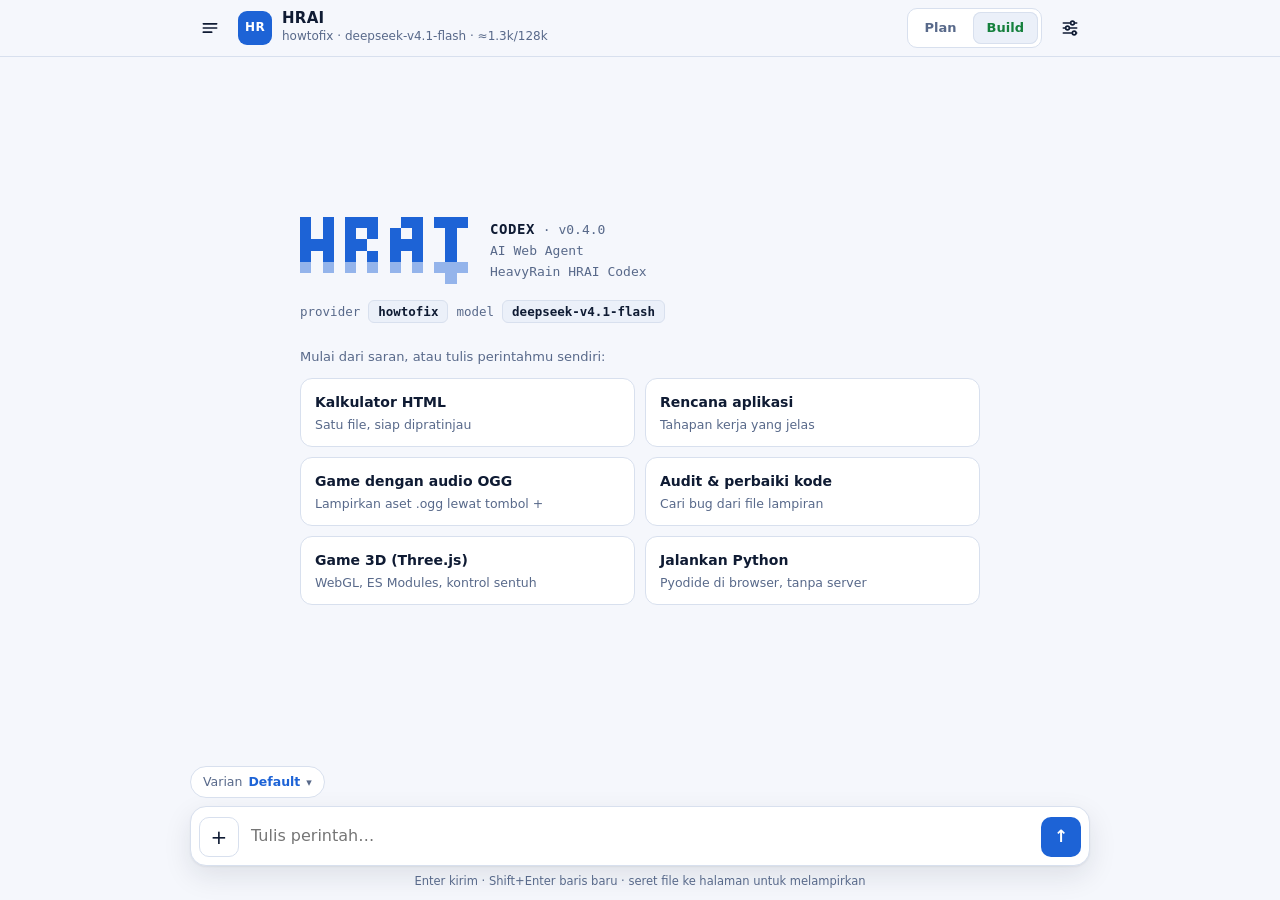
==== commit 4a6c3211: "Add files via upload" ====
--- a/hrai/index.html
+++ b/hrai/index.html
@@ -2,7 +2,7 @@
 <html lang="id"><head><meta charset="utf-8">
 <meta name="viewport" content="width=device-width,initial-scale=1,viewport-fit=cover">
 <meta name="theme-color" content="#012456"><meta name="mobile-web-app-capable" content="yes">
-<title>HRAI — HeavyRain Web Agent</title>
+<title>HRAI — AI Web Agent</title>
 <style>
 :root{--bg:#011a3d;--bg2:#02306e;--panel:rgba(255,255,255,.06);--panel2:rgba(255,255,255,.11);--line:rgba(255,255,255,.13);--fg:#eaf0fc;--dim:#9db0d3;--acc:#4da3ff;--accfg:#04122b;--plan:#f5c542;--build:#4ade80;--err:#ff8a8a;--code:#00122c;--ub:#1f6fe0;color-scheme:dark;box-sizing:border-box;padding-top:env(safe-area-inset-top,0px);padding-bottom:env(safe-area-inset-bottom,0px)}
 @media(prefers-color-scheme:light){:root{--bg:#f3f6fc;--bg2:#e2ebfa;--panel:#fff;--panel2:#eaf0fb;--line:#d3deef;--fg:#0f1b33;--dim:#5a6b8c;--acc:#1f6fe0;--accfg:#fff;--plan:#b7791f;--build:#15803d;--err:#c53030;--code:#f1f5fc;color-scheme:light}}
@@ -471,8 +471,8 @@
 </style></head>
 <body>
 
-<header><button class="ib" id="bh" aria-label="Riwayat" title="Riwayat"><svg viewBox="0 0 24 24" width="20" height="20" fill="none" stroke="currentColor" stroke-width="2" stroke-linecap="round" aria-hidden="true"><path d="M4 7h16M4 12h16M4 17h10"/></svg></button><div class="brand"><div class="logo">HR</div><div class="ttl"><b>HRAI AI Agent</b><span id="sub"></span></div></div><div class="seg" id="mode" role="group" aria-label="Mode kerja"><button data-m="PLAN">Plan</button><button data-m="BUILD">Build</button></div><button class="ib" id="bs" aria-label="Atur" title="Atur"><svg viewBox="0 0 24 24" width="20" height="20" fill="none" stroke="currentColor" stroke-width="2" stroke-linecap="round" aria-hidden="true"><path d="M4 6h8M18 6h2M4 12h2M12 12h8M4 18h10M20 18h0"/><circle cx="15" cy="6" r="2.2"/><circle cx="9" cy="12" r="2.2"/><circle cx="17" cy="18" r="2.2"/></svg></button></header>
-<div id="ibn" class="ibn" style="display:none"><span>Install HRAI AI Web Agent?</span><button class="btn" id="ibi">Install</button><button class="ib" id="ibx" aria-label="Tutup">✕</button></div>
+<header><button class="ib" id="bh" aria-label="Riwayat" title="Riwayat"><svg viewBox="0 0 24 24" width="20" height="20" fill="none" stroke="currentColor" stroke-width="2" stroke-linecap="round" aria-hidden="true"><path d="M4 7h16M4 12h16M4 17h10"/></svg></button><div class="brand"><div class="logo">HR</div><div class="ttl"><b>HRAI</b><span id="sub"></span></div></div><div class="seg" id="mode" role="group" aria-label="Mode kerja"><button data-m="PLAN">Plan</button><button data-m="BUILD">Build</button></div><button class="ib" id="bs" aria-label="Atur" title="Atur"><svg viewBox="0 0 24 24" width="20" height="20" fill="none" stroke="currentColor" stroke-width="2" stroke-linecap="round" aria-hidden="true"><path d="M4 6h8M18 6h2M4 12h2M12 12h8M4 18h10M20 18h0"/><circle cx="15" cy="6" r="2.2"/><circle cx="9" cy="12" r="2.2"/><circle cx="17" cy="18" r="2.2"/></svg></button></header>
+<div id="ibn" class="ibn" style="display:none"><span>Pasang HRAI di layar utama</span><button class="btn" id="ibi">Pasang</button><button class="ib" id="ibx" aria-label="Tutup">✕</button></div>
 <div id="log"></div>
 <div id="tus"></div>
 <footer><div id="att" class="att" style="display:none"></div><div class="vrow"><button id="vp" class="vpill" type="button" style="display:none" aria-haspopup="dialog" title="Varian model"></button></div><div class="composer"><button id="at" aria-label="Lampirkan">+</button><textarea id="in" rows="1" placeholder="Tulis perintah…" aria-label="Perintah untuk HRAI"></textarea><button id="go" aria-label="Kirim">↑</button></div><div class="hint">Enter kirim · Shift+Enter baris baru · seret file ke halaman untuk melampirkan</div><input type="file" id="fi" multiple hidden accept="audio/ogg,application/ogg,.ogg,.oga,audio/mpeg,audio/wav,.mp3,.wav,.glb,.bin,.woff,.woff2,.ttf,.otf,image/*,text/*,.json,.js,.ts,.jsx,.tsx,.py,.html,.css,.md,.csv,.xml,.yml,.yaml,.sh,.java,.c,.cpp,.go,.rs,.sql,.log"></footer>
@@ -671,7 +671,7 @@
 };
 const IMGN="\n\nGAMBAR: aplikasi ini tidak dapat MENGHASILKAN gambar raster/foto. Jika pengguna meminta gambar, ilustrasi, ikon, logo, atau diagram, buat sebagai SVG yang valid (selalu sertakan xmlns=\"http://www.w3.org/2000/svg\" dan viewBox; tanpa gambar atau font eksternal; tanpa <script>). Simpan sebagai file .svg dengan write, atau tulis dalam blok ```svg. Aplikasi menampilkan SVG langsung di chat dan pengguna dapat mengunduhnya sebagai PNG atau SVG. Jika pengguna meminta FOTO/gambar dari internet, jangan mengarang SVG palsu — cari dengan web_search bila perlu, ambil URL yang menunjuk LANGSUNG ke file gambarnya (berakhiran .jpg/.png/.webp/.gif, bukan halaman HTML), lalu panggil show_image(url) agar foto tampil di chat dengan tombol unduh.";
 const ASN="\n\nASET BINER: pengguna dapat melampirkan file audio .ogg (juga gambar/gif) sebagai aset game. File itu tersimpan di penyimpanan virtual sebagai aset biner: muncul di list, tetapi read tidak membaca isinya dan write/edit tidak boleh menimpanya. Rujuk lewat path persisnya di kode, mis. new Audio('jump.ogg') atau <audio src='bgm.ogg'> (path relatif terhadap file HTML); pratinjau HRAI memuat aset itu otomatis. Putar audio hanya setelah interaksi pengguna (klik/ketuk) agar tidak diblokir browser, dan sediakan tombol mute serta kendali volume. Jangan mengarang aset yang tidak ada di list.";
-const DEVN=`\n\nPROYEK WEB/GAME: pratinjau berjalan di iframe sandbox dan mendukung HTML5, CSS3, WebGL, ES Modules, dan importmap. Proyek boleh banyak file: tulis index.html + main.js + modul lain, impor dengan path relatif (import {Player} from './player.js'; import() dinamis juga bisa), lalu pratinjau index.html. fetch/XHR/Image/Audio ke file virtual (json, gltf, glb, png, ogg, mp3, shader, dll.) dan url() di CSS ikut dimuat otomatis. Pointer Lock dan Fullscreen diizinkan; audio dan pointer lock harus dimulai dari klik/ketuk pengguna (sediakan tombol Mulai). localStorage/sessionStorage hanya di memori (hilang saat dimuat ulang). Library lewat CDN dengan versi dipin, bukan latest. Three.js (r187): pakai importmap, bukan three.min.js (sudah dihapus): <script type="importmap">{"imports":{"three":"https://cdn.jsdelivr.net/npm/three@0.187.0/build/three.module.js","three/addons/":"https://cdn.jsdelivr.net/npm/three@0.187.0/examples/jsm/"}}<\/script> lalu <script type="module">import * as THREE from 'three'; import {OrbitControls} from 'three/addons/controls/OrbitControls.js'; ...<\/script>. Tips game 3D di HP: renderer.setPixelRatio(Math.min(devicePixelRatio,2)), tangani resize, renderer.setAnimationLoop dengan delta waktu, sediakan kontrol sentuh (joystick/tombol virtual) selain keyboard, dan hindari API yang sudah deprecated. PYTHON: tool run_python menjalankan kode Python (Pyodide/WebAssembly) di browser. Pakai untuk menghitung, menguji logika, mengolah data/CSV/gambar, atau membuat grafik (matplotlib.use('Agg'); plt.savefig('grafik.png') lalu show_image). File virtual ada di direktori kerja (open('data.csv')); file baru/berubah disimpan balik. Tidak ada input(), soket, atau subprocess; paket bawaan Pyodide dimuat otomatis dari import.`;
+const DEVN=`\n\nPROYEK WEB/GAME: pratinjau berjalan di iframe sandbox dan mendukung HTML5, CSS3, WebGL, ES Modules, dan importmap. Proyek boleh banyak file: tulis index.html + main.js + modul lain, impor dengan path relatif (import {Player} from './player.js'; import() dinamis juga bisa), lalu pratinjau index.html. fetch/XHR/Image/Audio ke file virtual (json, gltf, glb, png, ogg, mp3, shader, dll.) dan url() di CSS ikut dimuat otomatis. Pointer Lock dan Fullscreen diizinkan; audio dan pointer lock harus dimulai dari klik/ketuk pengguna (sediakan tombol Mulai). localStorage/sessionStorage hanya di memori (hilang saat dimuat ulang). Library lewat CDN dengan versi dipin, bukan latest. Three.js (r187): pakai importmap, bukan three.min.js (sudah dihapus): <\x73cript type="importmap">{"imports":{"three":"https://cdn.jsdelivr.net/npm/three@0.187.0/build/three.module.js","three/addons/":"https://cdn.jsdelivr.net/npm/three@0.187.0/examples/jsm/"}}<\/script> lalu <\x73cript type="module">import * as THREE from 'three'; import {OrbitControls} from 'three/addons/controls/OrbitControls.js'; ...<\/script>. Tips game 3D di HP: renderer.setPixelRatio(Math.min(devicePixelRatio,2)), tangani resize, renderer.setAnimationLoop dengan delta waktu, sediakan kontrol sentuh (joystick/tombol virtual) selain keyboard, dan hindari API yang sudah deprecated. PYTHON: tool run_python menjalankan kode Python (Pyodide/WebAssembly) di browser. Pakai untuk menghitung, menguji logika, mengolah data/CSV/gambar, atau membuat grafik (matplotlib.use('Agg'); plt.savefig('grafik.png') lalu show_image). File virtual ada di direktori kerja (open('data.csv')); file baru/berubah disimpan balik. Tidak ada input(), soket, atau subprocess; paket bawaan Pyodide dimuat otomatis dari import.`;
 const SYS=()=>"Kamu HRAI, asisten coding di HP. Jawab ringkas dalam bahasa Indonesia. Kamu punya penyimpanan file virtual di browser (tool list/read/write/edit/grep) DAN akses internet melalui tool web_search (cari info terkini/fakta berita), open_url (baca isi sebuah URL), serta show_image (tampilkan gambar/foto dari URL langsung ke file gambar di chat); TIDAK ada shell, tetapi ada tool run_python untuk menjalankan Python di browser. KONTEN DEWASA: aplikasi menampilkan verifikasi 18+ saat permintaan terdeteksi dewasa — jika tool internet mengembalikan \"DITOLAK: verifikasi 18+ ditolak pengguna\", hormati dan jelaskan bahwa pengguna bisa mencoba lagi lalu menyelesaikan verifikasi; jika verifikasi lolos, lanjutkan konten dewasa sesuai kebijakan provider modelmu — jika provider menolak, sampaikan bahwa yang menolak adalah kebijakan provider, bukan aplikasi. BATAS MUTLAK: JANGAN PERNAH membuat, mencari, atau menampilkan konten seksual yang melibatkan anak di bawah umur / pelajar / minor, apa pun alasannya — tolak keras. JANGAN pernah mengatakan tidak punya akses internet — langsung pakai web_search untuk pertanyaan tentang hal terkini, lalu open_url pada hasil terrelevan untuk detail. Jika tool internet gagal dengan galat CORS/proxy, sarankan pengguna mengisi kolom Proxy CORS di menu Atur (Cloudflare Worker hrai-worker.js atau hrai-proxy.py). Pengguna bisa melihat pratinjau file .html yang kamu tulis (satu file mandiri atau proyek beberapa file; lihat PROYEK WEB/GAME di bawah). File yang dilampirkan pengguna otomatis ada di penyimpanan virtual; gunakan read. Untuk file besar, tulis bertahap (kerangka dulu, lalu tambah per bagian dengan edit). Tool read selalu mengembalikan isi file LENGKAP dalam satu panggilan: baca file utuh sekali saja, jangan membaca per potongan dan jangan menelusuri file dengan grep berulang jika bisa dibaca utuh.\n"+(C.mode==="PLAN"?"MODE AKTIF: PLAN. Hanya baca dan susun rencana bertahap; jangan menulis/mengedit file.":"MODE AKTIF: BUILD. Eksekusi penuh: tulis dan edit file sesuai kebutuhan, lalu ringkas hasilnya. Jika ada rencana dari mode PLAN di percakapan, jalankan tahap demi tahap.")+IMGN+ASN+DEVN+fsNote();
 
 /* ---- render ---- */
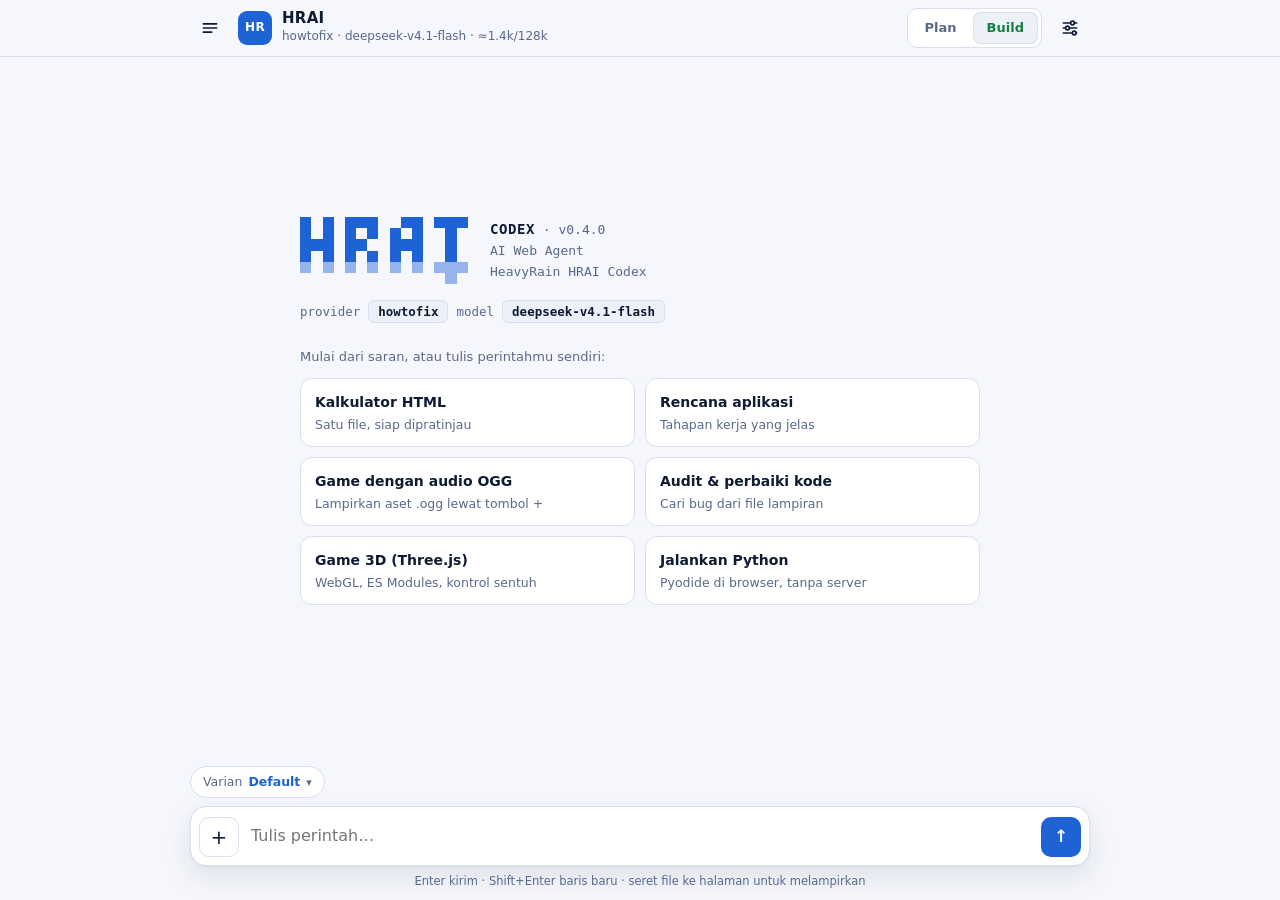
==== commit d77188d8: "Add files via upload" ====
--- a/hrai/index.html
+++ b/hrai/index.html
@@ -468,6 +468,9 @@
 .pyo[data-ok="0"]{color:var(--err)}
 .ac .pyo{border:0;border-top:1px solid var(--line);border-radius:0}
 div.pyo{margin:6px 0 10px}
+.dlp{display:flex;align-items:center;gap:10px;padding:10px var(--gut);border-bottom:1px solid var(--line);background:var(--panel);font-size:13px}
+.dlp span{flex:1;min-width:0;overflow:hidden;text-overflow:ellipsis;white-space:nowrap}
+.bv video{max-width:100%;max-height:60vh;border-radius:10px;background:#000}
 </style></head>
 <body>
 
@@ -516,7 +519,7 @@
 <div class="fld"><label>Model (opsional, bisa diambil dari server nanti)</label><input type="text" id="nm" autocapitalize="off"></div>
 <div class="fld"><label>API key (opsional)</label><input type="password" id="nk" autocomplete="off"></div>
 <div class="row bar"><button class="btn pri" id="na">Tambah</button><button class="btn" id="nx">Batal</button></div></dialog>
-<dialog id="dm"><div class="ph"><b id="dmt">File</b><button class="btn" id="fmn">+ Baru</button><button class="btn" id="fmi">Impor</button><button class="btn" id="fmz">ZIP</button><button class="btn" id="fmc">Tutup</button></div><div id="fmb"></div><input type="file" id="fmf" multiple hidden accept=".zip,.ogg,.oga,audio/ogg,audio/mpeg,audio/wav,.mp3,.wav,.glb,.bin,.woff,.woff2,.ttf,.otf,image/gif,image/png,image/jpeg,image/webp,text/*,.json,.js,.ts,.jsx,.tsx,.py,.html,.css,.md,.csv,.xml,.yml,.yaml,.sh,.java,.c,.cpp,.go,.rs,.sql,.log,.txt"></dialog>
+<dialog id="dm"><div class="ph"><b id="dmt">File</b><button class="btn" id="fmn">+ Baru</button><button class="btn" id="fmi">Impor</button><button class="btn" id="fmd" title="Unduh video dari URL">⬇ URL</button><button class="btn" id="fmz">ZIP</button><button class="btn" id="fmc">Tutup</button></div><div id="fmb"></div><input type="file" id="fmf" multiple hidden accept=".zip,.ogg,.oga,audio/ogg,audio/mpeg,audio/wav,.mp3,.wav,.glb,.bin,.woff,.woff2,.ttf,.otf,image/gif,image/png,image/jpeg,image/webp,text/*,.json,.js,.ts,.jsx,.tsx,.py,.html,.css,.md,.csv,.xml,.yml,.yaml,.sh,.java,.c,.cpp,.go,.rs,.sql,.log,.txt"></dialog>
 <dialog id="db" class="hb"><div class="dhd"><h3>Cadangan &amp; Pulihkan</h3></div>
 <p class="sys">Provider dan API key hanya tersimpan di perangkat ini. Cadangan berupa file di perangkatmu; tidak ada yang dikirim ke server mana pun.</p>
 <section class="sec"><h4>Buat cadangan</h4>
@@ -553,24 +556,59 @@
 /* ---- aset biner (audio .ogg, gambar): disimpan sebagai data URL base64 di penyimpanan virtual ---- */
 const BINRE=/^data:[\w.+-]+\/[\w.+-]+(?:;[\w=.+-]+)*;base64,/i,isBin=v=>typeof v==="string"&&BINRE.test(v);
 const binMime=v=>{const m=/^data:([^;,]+)/i.exec(v||"");return m?m[1].toLowerCase():""};
-const binSize=v=>{const i=v.indexOf(","),n=v.length-i-1,p=v.endsWith("==")?2:v.endsWith("=")?1:0;return Math.max(0,Math.floor(n*3/4)-p)};
+const binSize=v=>{const br=bigRef(v);if(br)return br.size;const i=v.indexOf(","),n=v.length-i-1,p=v.endsWith("==")?2:v.endsWith("=")?1:0;return Math.max(0,Math.floor(n*3/4)-p)};
 const fmtB=n=>n<1024?n+" B":n<1048576?(n/1024).toFixed(1)+" KB":(n/1048576).toFixed(1)+" MB";
 const u2b=v=>ub(v.slice(v.indexOf(",")+1)),u2blob=v=>new Blob([u2b(v)],{type:binMime(v)||"application/octet-stream"});
-const BM={ogg:"audio/ogg",oga:"audio/ogg",mp3:"audio/mpeg",wav:"audio/wav",glb:"model/gltf-binary",bin:"application/octet-stream",woff:"font/woff",woff2:"font/woff2",ttf:"font/ttf",otf:"font/otf",gif:"image/gif",png:"image/png",jpg:"image/jpeg",jpeg:"image/jpeg",webp:"image/webp"};
+const BM={mp4:"video/mp4",m4v:"video/mp4",webm:"video/webm",mov:"video/quicktime",mkv:"video/x-matroska",ogv:"video/ogg",ogg:"audio/ogg",oga:"audio/ogg",mp3:"audio/mpeg",wav:"audio/wav",glb:"model/gltf-binary",bin:"application/octet-stream",woff:"font/woff",woff2:"font/woff2",ttf:"font/ttf",otf:"font/otf",gif:"image/gif",png:"image/png",jpg:"image/jpeg",jpeg:"image/jpeg",webp:"image/webp"};
 const bmOf=n=>BM[String(n).split(".").pop().toLowerCase()]||"";
 const isOgg=b=>b.length>4&&b[0]===79&&b[1]===103&&b[2]===103&&b[3]===83;
 const isOggFile=f=>/\.(ogg|oga)$/i.test(f.name)||/^(audio|application)\/ogg$/i.test(f.type||""),isAssetFile=f=>!!bmOf(f.name)&&!/^image\//.test(f.type||"");
-const fico=v=>isBin(v)?(/^data:audio\//i.test(v)?"♪ ":"▣ "):"";
-const binNote=(p,v)=>{const mt=binMime(v);return/^audio\//.test(mt)?"["+p+" · aset audio "+mt+" · "+fmtB(binSize(v))+" — file biner, isinya tidak bisa dibaca sebagai teks. Panggil lewat path-nya di kode, mis. new Audio(\""+p+"\") atau <audio src=\""+p+"\">; pratinjau HRAI memuatnya otomatis.]":"["+p+" · aset biner "+(mt||"?")+" · "+fmtB(binSize(v))+" — tidak bisa dibaca sebagai teks]"};
+const fico=v=>isBin(v)?(/^data:audio\//i.test(v)?"♪ ":/^data:video\//i.test(v)?"▶ ":"▣ "):"";
+const binNote=(p,v)=>{const mt=binMime(v);if(/^video\//.test(mt))return"["+p+" · aset video "+mt+" · "+fmtB(binSize(v))+(bigRef(v)?" (disimpan terpisah karena besar)":"")+" — file biner, isinya tidak bisa dibaca. Rujuk lewat path-nya, mis. <video src=\""+p+"\">."+(bigRef(v)?" File >10 MB tidak dimuat otomatis di pratinjau.":" Pratinjau HRAI memuatnya otomatis.")+"]";return/^audio\//.test(mt)?"["+p+" · aset audio "+mt+" · "+fmtB(binSize(v))+" — file biner, isinya tidak bisa dibaca sebagai teks. Panggil lewat path-nya di kode, mis. new Audio(\""+p+"\") atau <audio src=\""+p+"\">; pratinjau HRAI memuatnya otomatis.]":"["+p+" · aset biner "+(mt||"?")+" · "+fmtB(binSize(v))+" — tidak bisa dibaca sebagai teks]"};
 const sj=s=>{try{return JSON.parse(s||"{}")}catch{return{}}},vj=s=>{s=s||"{}";try{JSON.parse(s);return s}catch{return"{}"}};
 const keyless=p=>p.id==="ollama"||!!(C.custom||{})[p.id]||/^https?:\/\/(localhost|127\.0\.0\.1|\[::1\]|192\.168\.|10\.)/i.test(p.url||"");
-async function readBin(file){const b=new Uint8Array(await file.arrayBuffer()),m=bmOf(file.name);if(m==="audio/ogg"&&!isOgg(b))throw new Error(file.name+" bukan file OGG yang valid");return"data:"+m+";base64,"+bs(b)}
-const audDur=d=>new Promise(ok=>{let u="";try{u=URL.createObjectURL(u2blob(d))}catch{return ok(0)}const a=new Audio(),end=v=>{clearTimeout(t);a.onloadedmetadata=a.onerror=null;URL.revokeObjectURL(u);ok(v)},t=setTimeout(()=>end(0),3000);a.preload="metadata";a.onloadedmetadata=()=>end(isFinite(a.duration)?a.duration:0);a.onerror=()=>end(0);a.src=u});
-const FS=()=>Object.assign({},FSC),setFS=f=>{const o=FSC;FSC=f;persistFS(o,f)};
+/* ---- file besar (video dll., maks 100 MB): isi disimpan sebagai Blob di IndexedDB (store "blobs"); daftar file hanya memegang rujukan kecil ---- */
+const MAXF=100*1048576,INLINE_MAX=10*1048576,BREC={},EXTMIME={"video/mp4":"mp4","video/webm":"webm","video/quicktime":"mov","video/x-matroska":"mkv","video/ogg":"ogv","audio/mpeg":"mp3","audio/ogg":"ogg","audio/wav":"wav"};
+let LASTSKIP=[],DLAC=null,DLB=false;
+const bigRef=v=>{const m=typeof v==="string"&&/^data:[^;,]+;hrai=([a-z0-9]+)\.(\d+);base64,$/i.exec(v);return m?{id:m[1],size:+m[2]}:null};
+const blobPut=(id,b)=>DB.then(d=>new Promise((ok,no)=>{const t=d.transaction("blobs","readwrite");t.objectStore("blobs").put(b,id);t.oncomplete=()=>ok();t.onerror=()=>no(t.error);t.onabort=()=>no(t.error||new Error("transaksi dibatalkan"))}));
+const blobGet=id=>DB.then(d=>new Promise((ok,no)=>{const q=d.transaction("blobs").objectStore("blobs").get(id);q.onsuccess=()=>ok(q.result||null);q.onerror=()=>no(q.error)}));
+const blobKeys=()=>DB.then(d=>new Promise((ok,no)=>{const q=d.transaction("blobs").objectStore("blobs").getAllKeys();q.onsuccess=()=>ok(q.result);q.onerror=()=>no(q.error)}));
+async function bigStore(blob,mime){if(!IDBOK)throw new Error("Penyimpanan browser (IndexedDB) tidak tersedia, jadi file besar tidak bisa disimpan.");if(blob.size>MAXF)throw new Error("Ukuran "+fmtB(blob.size)+" melebihi batas 100 MB.");
+ try{const e=navigator.storage&&navigator.storage.estimate&&await navigator.storage.estimate();if(e&&e.quota&&e.quota-(e.usage||0)<blob.size*1.1+2e7)throw new Error("Ruang penyimpanan browser tidak cukup (sisa "+fmtB(Math.max(0,e.quota-(e.usage||0)))+").")}catch(x){if(/Ruang penyimpanan/.test(x.message))throw x}
+ const id=(Date.now().toString(36)+Math.random().toString(36).slice(2,8)).replace(/[^a-z0-9]/g,""),m=mime||blob.type||"application/octet-stream";BREC[id]=Date.now();
+ try{await blobPut(id,new Blob([blob],{type:m}))}catch(e){delete BREC[id];throw new Error("Gagal menyimpan ke penyimpanan browser: "+((e&&e.name)||"error")+(e&&e.name==="QuotaExceededError"?" (kuota penuh)":""))}
+ return"data:"+m+";hrai="+id+"."+blob.size+";base64,"}
+async function blobOf(v){const r=bigRef(v);if(!r)return u2blob(v);const b=await blobGet(r.id);if(!b)throw new Error("Data file tidak ditemukan di penyimpanan browser (mungkin sudah dibersihkan).");return b}
+async function blobGc(){try{const keys=await blobKeys();if(!keys.length)return 0;const ref=new Set(),add=v=>{const b=bigRef(v);if(b)ref.add(b.id)};Object.values(FSC).forEach(add);UL.forEach(r=>{add(r.a);add(r.b)});let n=0;for(const k of keys){if(ref.has(k)||(BREC[k]&&Date.now()-BREC[k]<12e4))continue;await idbDel("blobs",k);n++}return n}catch{return 0}}
+async function blobFix(){try{const keys=new Set(await blobKeys()),f=FS();let ch=0;for(const k of Object.keys(f)){const r=bigRef(f[k]);if(r&&!keys.has(r.id)){delete f[k];ch++}}if(ch){setFS(f);note(ch+" file besar dihapus dari daftar karena datanya tidak ada di penyimpanan browser.")}await blobGc()}catch{}}
+const safeName=n=>String(n||"").replace(/\\/g,"/").split("/").map(x=>x.replace(/[:*?"<>|\u0000-\u001f]/g,"_").trim()).filter(x=>x&&x!=="."&&x!=="..").join("/").slice(0,160);
+const dlName=u=>{let n="";try{n=decodeURIComponent(new URL(u).pathname.split("/").pop()||"")}catch{}return safeName(n)||"video.mp4"};
+async function dlFile(url,name,o){o=o||{};url=String(url||"").trim();if(!/^https?:\/\//i.test(url))url="https://"+url;try{new URL(url)}catch{throw new Error("URL tidak valid.")}
+ const bm=blockMinor(url);if(bm)throw new Error(bm);
+ const p=prov(C.provider);let r;
+ try{r=await pf(p,url,{signal:o.signal,headers:{Accept:"video/*,audio/*,application/octet-stream;q=0.9,*/*;q=0.5"},referrerPolicy:"no-referrer"})}catch(e){if(e&&e.name==="AbortError")throw new Error("Unduhan dibatalkan.");throw new Error("Gagal terhubung ("+(e&&e.message||e)+"). Biasanya server tidak mengizinkan CORS: isi Proxy CORS di Pengaturan, atau pakai tautan dari server yang mengizinkan CORS.")}
+ if(!r.ok)throw new Error("Server menjawab HTTP "+r.status+".");
+ const ct=(r.headers.get("content-type")||"").split(";")[0].trim().toLowerCase();
+ if(/^(text\/|application\/(json|xml|xhtml))/.test(ct))throw new Error("URL ini mengarah ke halaman atau teks ("+ct+"), bukan file video langsung. Pakai tautan langsung ke file .mp4 atau .webm.");
+ const len=+r.headers.get("content-length")||0;if(len>MAXF)throw new Error("Ukuran "+fmtB(len)+" melebihi batas 100 MB.");
+ const ch=[];let got=0;
+ if(r.body&&r.body.getReader){const rd=r.body.getReader();try{for(;;){const{done,value}=await rd.read();if(done)break;got+=value.length;if(got>MAXF){try{await rd.cancel()}catch{}throw new Error("File melebihi batas 100 MB (dihentikan di "+fmtB(got)+").")}ch.push(value);if(o.onProgress)o.onProgress(got,len)}}catch(e){if(e&&e.name==="AbortError")throw new Error("Unduhan dibatalkan.");throw e}}
+ else{const b=await r.blob();if(b.size>MAXF)throw new Error("Ukuran "+fmtB(b.size)+" melebihi batas 100 MB.");ch.push(b);got=b.size}
+ if(!got)throw new Error("File kosong (0 byte).");
+ let nm=safeName(name)||dlName(url);const byName=bmOf(nm),mime=/^(video|audio|image)\//.test(ct)?ct:(byName||(ct&&!/octet-stream/.test(ct)?ct:"")||"application/octet-stream");
+ if(!byName&&EXTMIME[mime])nm+="."+EXTMIME[mime];
+ const fs0=FS();let fin=nm,i=2;while(hasF(fs0,fin)){fin=nm.replace(/(\.[^./]+)?$/,"-"+i+"$1");i++}
+ const blob=new Blob(ch,{type:mime}),val=blob.size>INLINE_MAX?await bigStore(blob,mime):"data:"+mime+";base64,"+bs(new Uint8Array(await blob.arrayBuffer()));
+ const fs=FS();rec(fin,null,val,"unduh");fs[fin]=val;setFS(fs);return{name:fin,size:blob.size,mime,big:blob.size>INLINE_MAX}}
+async function readBin(file){const m=bmOf(file.name),head=new Uint8Array(await file.slice(0,8).arrayBuffer());if(m==="audio/ogg"&&!isOgg(head))throw new Error(file.name+" bukan file OGG yang valid");if(file.size>INLINE_MAX)return bigStore(file,m);return"data:"+m+";base64,"+bs(new Uint8Array(await file.arrayBuffer()))}
+const audDur=d=>new Promise(ok=>{let u="";try{u=URL.createObjectURL(d instanceof Blob?d:u2blob(d))}catch{return ok(0)}const a=new Audio(),end=v=>{clearTimeout(t);a.onloadedmetadata=a.onerror=null;URL.revokeObjectURL(u);ok(v)},t=setTimeout(()=>end(0),3000);a.preload="metadata";a.onloadedmetadata=()=>end(isFinite(a.duration)?a.duration:0);a.onerror=()=>end(0);a.src=u});
+const FS=()=>Object.assign({},FSC),setFS=f=>{const o=FSC;FSC=f;persistFS(o,f);for(const k in o)if(bigRef(o[k])&&!(k in f&&f[k]===o[k])){setTimeout(blobGc,1500);break}};
 
 /* ---- tools (penyimpanan virtual; tanpa shell) ---- */
 const TL=[["list","Daftar semua file",{}],["read","Baca isi file",{path:1}],["write","Buat/timpa file",{path:1,content:1}],["edit","Ganti satu teks persis di file",{path:1,old:1,new:1}],["grep","Cari teks di semua file",{pattern:1}],["web_search","Cari di internet (hasil: judul, URL, ringkasan). Untuk info terkini/fakta",{query:1}],["open_url","Buka sebuah URL dan baca isi halamannya sebagai teks",{url:1}],["show_image","Tampilkan gambar/foto dari URL internet ke chat (URL langsung ke file .jpg/.png/.webp/.gif, bukan halaman web)",{url:1,name:1}]];
 TL.push(["run_python","Jalankan kode Python di browser (Pyodide/WebAssembly; butuh internet saat pertama kali memuat). File virtual tersedia di direktori kerja, dan file baru atau berubah disimpan balik. Paket bawaan Pyodide (numpy, pandas, matplotlib, scipy, pillow, sympy, dll.) dimuat otomatis dari import. Untuk grafik: matplotlib.use('Agg') lalu plt.savefig('grafik.png'). Tidak ada input(), soket, atau subprocess. Batas waktu 60 detik.",{code:1}]);
+TL.push(["download_video","Unduh file video dari URL langsung (mp4/webm/dll.) ke penyimpanan virtual. Maks 100 MB. Harus tautan langsung ke file, bukan halaman YouTube/TikTok dll. Server harus mengizinkan CORS (atau pengguna mengisi Proxy CORS di Pengaturan). File >10 MB disimpan terpisah: tidak bisa dibaca atau diedit, hanya dirujuk lewat path-nya.",{url:1,name:1}]);
 const sch=p=>{const k=Object.keys(p);return k.length?{type:"object",properties:Object.fromEntries(k.map(x=>[x,{type:"string"}])),required:k}:undefined};
 const T_OA=TL.map(([n,d,p])=>({type:"function",function:{name:n,description:d,parameters:sch(p)||{type:"object",properties:{}}}}));
 const T_AN=TL.map(([n,d,p])=>({name:n,description:d,input_schema:sch(p)||{type:"object",properties:{}}}));
@@ -602,6 +640,8 @@
   done(true)};
  q("#gi2").addEventListener("keydown",ev=>{if(ev.key==="Enter")q("#gb2").click()})})}
 const EXE={
+ download_video:async a=>{if(DLAC||DLB)return"ERROR: unduhan lain masih berjalan.";const u=String(a&&a.url||"").trim();if(!u)return"ERROR: butuh url.";DLAC=new AbortController();if(WTSIG)WTSIG.addEventListener("abort",()=>{try{if(DLAC)DLAC.abort()}catch{}},{once:true});
+ try{const r=await dlFile(u,a&&a.name,{signal:DLAC.signal});return"OK · "+r.name+" · "+fmtB(r.size)+" · "+r.mime+(r.big?" · disimpan terpisah (besar; tidak bisa dibaca, rujuk lewat path-nya)":"")+"\n[file disimpan: "+r.name+"]"}catch(e){return"ERROR: "+(e.message||e)}finally{DLAC=null}},
  run_python:async a=>{const code=String(a&&a.code||"");if(!code.trim())return"ERROR: butuh code (kode Python).";if(WTSIG)WTSIG.addEventListener("abort",()=>pyStop("Dihentikan pengguna"),{once:true});try{const r=await pyRun(code,{}),ch=pyApply(r);return pyFmt(r,ch,true)}catch(e){return"ERROR: "+(e.message||e)}},
  list:()=>Object.entries(FS()).map(([k,v])=>k+"  ("+(isBin(v)?"aset "+(binMime(v)||"biner")+", "+fmtB(binSize(v)):v.split("\n").length+" baris, "+(v.length/1024).toFixed(1)+" KB")+")").join("\n")||"(kosong)",
  read:a=>{const f=FS();if(!(a.path in f))return "ERROR: file tidak ada. File tersedia: "+(Object.keys(f).join(", ")||"(kosong)");const v=f[a.path];if(isBin(v)&&!/^data:image\//i.test(v))return binNote(a.path,v);if(/^data:image\//i.test(v))return "["+a.path+" · file gambar ("+(v.length/1024).toFixed(0)+" KB data URL) — tidak perlu dibaca; file ini sudah ditampilkan di chat via show_image]";return "["+a.path+" · "+v.split("\n").length+" baris · "+(v.length/1024).toFixed(1)+" KB · isi LENGKAP, tidak terpotong]\n"+v},
@@ -672,7 +712,8 @@
 const IMGN="\n\nGAMBAR: aplikasi ini tidak dapat MENGHASILKAN gambar raster/foto. Jika pengguna meminta gambar, ilustrasi, ikon, logo, atau diagram, buat sebagai SVG yang valid (selalu sertakan xmlns=\"http://www.w3.org/2000/svg\" dan viewBox; tanpa gambar atau font eksternal; tanpa <script>). Simpan sebagai file .svg dengan write, atau tulis dalam blok ```svg. Aplikasi menampilkan SVG langsung di chat dan pengguna dapat mengunduhnya sebagai PNG atau SVG. Jika pengguna meminta FOTO/gambar dari internet, jangan mengarang SVG palsu — cari dengan web_search bila perlu, ambil URL yang menunjuk LANGSUNG ke file gambarnya (berakhiran .jpg/.png/.webp/.gif, bukan halaman HTML), lalu panggil show_image(url) agar foto tampil di chat dengan tombol unduh.";
 const ASN="\n\nASET BINER: pengguna dapat melampirkan file audio .ogg (juga gambar/gif) sebagai aset game. File itu tersimpan di penyimpanan virtual sebagai aset biner: muncul di list, tetapi read tidak membaca isinya dan write/edit tidak boleh menimpanya. Rujuk lewat path persisnya di kode, mis. new Audio('jump.ogg') atau <audio src='bgm.ogg'> (path relatif terhadap file HTML); pratinjau HRAI memuat aset itu otomatis. Putar audio hanya setelah interaksi pengguna (klik/ketuk) agar tidak diblokir browser, dan sediakan tombol mute serta kendali volume. Jangan mengarang aset yang tidak ada di list.";
 const DEVN=`\n\nPROYEK WEB/GAME: pratinjau berjalan di iframe sandbox dan mendukung HTML5, CSS3, WebGL, ES Modules, dan importmap. Proyek boleh banyak file: tulis index.html + main.js + modul lain, impor dengan path relatif (import {Player} from './player.js'; import() dinamis juga bisa), lalu pratinjau index.html. fetch/XHR/Image/Audio ke file virtual (json, gltf, glb, png, ogg, mp3, shader, dll.) dan url() di CSS ikut dimuat otomatis. Pointer Lock dan Fullscreen diizinkan; audio dan pointer lock harus dimulai dari klik/ketuk pengguna (sediakan tombol Mulai). localStorage/sessionStorage hanya di memori (hilang saat dimuat ulang). Library lewat CDN dengan versi dipin, bukan latest. Three.js (r187): pakai importmap, bukan three.min.js (sudah dihapus): <\x73cript type="importmap">{"imports":{"three":"https://cdn.jsdelivr.net/npm/three@0.187.0/build/three.module.js","three/addons/":"https://cdn.jsdelivr.net/npm/three@0.187.0/examples/jsm/"}}<\/script> lalu <\x73cript type="module">import * as THREE from 'three'; import {OrbitControls} from 'three/addons/controls/OrbitControls.js'; ...<\/script>. Tips game 3D di HP: renderer.setPixelRatio(Math.min(devicePixelRatio,2)), tangani resize, renderer.setAnimationLoop dengan delta waktu, sediakan kontrol sentuh (joystick/tombol virtual) selain keyboard, dan hindari API yang sudah deprecated. PYTHON: tool run_python menjalankan kode Python (Pyodide/WebAssembly) di browser. Pakai untuk menghitung, menguji logika, mengolah data/CSV/gambar, atau membuat grafik (matplotlib.use('Agg'); plt.savefig('grafik.png') lalu show_image). File virtual ada di direktori kerja (open('data.csv')); file baru/berubah disimpan balik. Tidak ada input(), soket, atau subprocess; paket bawaan Pyodide dimuat otomatis dari import.`;
-const SYS=()=>"Kamu HRAI, asisten coding di HP. Jawab ringkas dalam bahasa Indonesia. Kamu punya penyimpanan file virtual di browser (tool list/read/write/edit/grep) DAN akses internet melalui tool web_search (cari info terkini/fakta berita), open_url (baca isi sebuah URL), serta show_image (tampilkan gambar/foto dari URL langsung ke file gambar di chat); TIDAK ada shell, tetapi ada tool run_python untuk menjalankan Python di browser. KONTEN DEWASA: aplikasi menampilkan verifikasi 18+ saat permintaan terdeteksi dewasa — jika tool internet mengembalikan \"DITOLAK: verifikasi 18+ ditolak pengguna\", hormati dan jelaskan bahwa pengguna bisa mencoba lagi lalu menyelesaikan verifikasi; jika verifikasi lolos, lanjutkan konten dewasa sesuai kebijakan provider modelmu — jika provider menolak, sampaikan bahwa yang menolak adalah kebijakan provider, bukan aplikasi. BATAS MUTLAK: JANGAN PERNAH membuat, mencari, atau menampilkan konten seksual yang melibatkan anak di bawah umur / pelajar / minor, apa pun alasannya — tolak keras. JANGAN pernah mengatakan tidak punya akses internet — langsung pakai web_search untuk pertanyaan tentang hal terkini, lalu open_url pada hasil terrelevan untuk detail. Jika tool internet gagal dengan galat CORS/proxy, sarankan pengguna mengisi kolom Proxy CORS di menu Atur (Cloudflare Worker hrai-worker.js atau hrai-proxy.py). Pengguna bisa melihat pratinjau file .html yang kamu tulis (satu file mandiri atau proyek beberapa file; lihat PROYEK WEB/GAME di bawah). File yang dilampirkan pengguna otomatis ada di penyimpanan virtual; gunakan read. Untuk file besar, tulis bertahap (kerangka dulu, lalu tambah per bagian dengan edit). Tool read selalu mengembalikan isi file LENGKAP dalam satu panggilan: baca file utuh sekali saja, jangan membaca per potongan dan jangan menelusuri file dengan grep berulang jika bisa dibaca utuh.\n"+(C.mode==="PLAN"?"MODE AKTIF: PLAN. Hanya baca dan susun rencana bertahap; jangan menulis/mengedit file.":"MODE AKTIF: BUILD. Eksekusi penuh: tulis dan edit file sesuai kebutuhan, lalu ringkas hasilnya. Jika ada rencana dari mode PLAN di percakapan, jalankan tahap demi tahap.")+IMGN+ASN+DEVN+fsNote();
+const VIDN=`\n\nVIDEO: tool download_video mengunduh video dari URL langsung ke penyimpanan virtual (maks 100 MB; hanya tautan langsung ke file .mp4/.webm, bukan halaman YouTube/TikTok; server harus mengizinkan CORS atau pengguna mengisi Proxy CORS). File video/audio >10 MB disimpan terpisah: tidak bisa dibaca atau diedit dan tidak dimuat otomatis di pratinjau (batas pratinjau 10 MB). Rujuk lewat path-nya, mis. <video src="clip.mp4" controls playsinline>.`;
+const SYS=()=>"Kamu HRAI, asisten coding di HP. Jawab ringkas dalam bahasa Indonesia. Kamu punya penyimpanan file virtual di browser (tool list/read/write/edit/grep) DAN akses internet melalui tool web_search (cari info terkini/fakta berita), open_url (baca isi sebuah URL), serta show_image (tampilkan gambar/foto dari URL langsung ke file gambar di chat); TIDAK ada shell, tetapi ada tool run_python untuk menjalankan Python di browser. KONTEN DEWASA: aplikasi menampilkan verifikasi 18+ saat permintaan terdeteksi dewasa — jika tool internet mengembalikan \"DITOLAK: verifikasi 18+ ditolak pengguna\", hormati dan jelaskan bahwa pengguna bisa mencoba lagi lalu menyelesaikan verifikasi; jika verifikasi lolos, lanjutkan konten dewasa sesuai kebijakan provider modelmu — jika provider menolak, sampaikan bahwa yang menolak adalah kebijakan provider, bukan aplikasi. BATAS MUTLAK: JANGAN PERNAH membuat, mencari, atau menampilkan konten seksual yang melibatkan anak di bawah umur / pelajar / minor, apa pun alasannya — tolak keras. JANGAN pernah mengatakan tidak punya akses internet — langsung pakai web_search untuk pertanyaan tentang hal terkini, lalu open_url pada hasil terrelevan untuk detail. Jika tool internet gagal dengan galat CORS/proxy, sarankan pengguna mengisi kolom Proxy CORS di menu Atur (Cloudflare Worker hrai-worker.js atau hrai-proxy.py). Pengguna bisa melihat pratinjau file .html yang kamu tulis (satu file mandiri atau proyek beberapa file; lihat PROYEK WEB/GAME di bawah). File yang dilampirkan pengguna otomatis ada di penyimpanan virtual; gunakan read. Untuk file besar, tulis bertahap (kerangka dulu, lalu tambah per bagian dengan edit). Tool read selalu mengembalikan isi file LENGKAP dalam satu panggilan: baca file utuh sekali saja, jangan membaca per potongan dan jangan menelusuri file dengan grep berulang jika bisa dibaca utuh.\n"+(C.mode==="PLAN"?"MODE AKTIF: PLAN. Hanya baca dan susun rencana bertahap; jangan menulis/mengedit file.":"MODE AKTIF: BUILD. Eksekusi penuh: tulis dan edit file sesuai kebutuhan, lalu ringkas hasilnya. Jika ada rencana dari mode PLAN di percakapan, jalankan tahap demi tahap.")+IMGN+ASN+VIDN+DEVN+fsNote();
 
 /* ---- render ---- */
 const esc=s=>String(s).replace(/[&<>"]/g,c=>({"&":"&amp;","<":"&lt;",">":"&gt;","\"":"&quot;"}[c]));
@@ -885,8 +926,9 @@
    const n=t.function.name,wr=n==="write"||n==="edit",d=cards[ck[k]]||newCard(n);
    if(!d.dataset.live&&wr)await typeCard(d,n,a2);fillCard(d,n,a2,false);
    const u0=UL[0]&&UL[0].id;if(!EXE[n])res="ERROR: tool tidak dikenal";
-   else if((wr||n==="run_python")&&C.mode==="PLAN")res="DITOLAK: mode PLAN hanya boleh membaca.";
+   else if((wr||n==="run_python"||n==="download_video")&&C.mode==="PLAN")res="DITOLAK: mode PLAN hanya boleh membaca.";
    else if(n==="run_python"&&!C.auto&&!confirm("Izinkan menjalankan kode Python di browser?\n\n"+String(a2.code||"").slice(0,400)))res="DITOLAK oleh pengguna.";
+   else if(n==="download_video"&&!C.auto&&!confirm("Izinkan mengunduh file dari URL ini ke penyimpanan virtual?\n\n"+String(a2.url||"").slice(0,300)+"\n→ "+String(a2.name||"")))res="DITOLAK oleh pengguna.";
    else if(wr&&!C.auto&&!confirm("Izinkan "+n+" → "+a2.path+" ?"))res="DITOLAK oleh pengguna.";
    else if((n==="web_search"||n==="open_url"||n==="show_image")&&!verified()&&needAdult(a2.url||a2.query||"")){const okA=await gateAdult();if(!okA)res="DITOLAK: verifikasi 18+ ditolak pengguna.";else{WTSIG=ctrl.signal;try{res=EXE[n](a2);if(res&&typeof res.then==="function")res=await res}catch(e){res="ERROR: "+e.message}WTSIG=null}}
    else{WTSIG=ctrl.signal;try{res=EXE[n](a2);if(res&&typeof res.then==="function")res=await res}catch(e){res="ERROR: "+e.message}WTSIG=null}
@@ -950,7 +992,7 @@
 /* ---- pratinjau proyek multi-file: ES Modules, importmap, aset, CSS url(), localStorage memori ---- */
 const TM={json:"application/json",gltf:"model/gltf+json",txt:"text/plain",csv:"text/csv",obj:"text/plain",mtl:"text/plain",glsl:"text/plain",vert:"text/plain",frag:"text/plain",wgsl:"text/plain",xml:"application/xml",svg:"image/svg+xml",md:"text/markdown",tmx:"application/xml",ldtk:"application/json"};
 const asData=(k,v)=>isBin(v)?v:"data:"+(TM[(k.split(".").pop()||"").toLowerCase()]||"text/plain")+";charset=utf-8;base64,"+bs(new TextEncoder().encode(v));
-const cssUrls=(css,from,fs)=>String(css).replace(/url\(\s*(["']?)([^"')]+)\1\s*\)/gi,(m,q,u)=>{if(EXTU.test(u)||u[0]==="#")return m;const p=rp(from,u);if(!hasF(fs,p))return m;if(isBin(fs[p]))return'url("'+fs[p]+'")';if(/\.svg$/i.test(p))return'url("data:image/svg+xml;charset=utf-8,'+encodeURIComponent(fs[p])+'")';return m});
+const cssUrls=(css,from,fs)=>String(css).replace(/url\(\s*(["']?)([^"')]+)\1\s*\)/gi,(m,q,u)=>{if(EXTU.test(u)||u[0]==="#")return m;const p=rp(from,u);if(!hasF(fs,p))return m;if(isBin(fs[p]))return bigRef(fs[p])?m:'url("'+fs[p]+'")';if(/\.svg$/i.test(p))return'url("data:image/svg+xml;charset=utf-8,'+encodeURIComponent(fs[p])+'")';return m});
 const ESMRE=/(\b(?:import|export)\b[^;'"`]{0,1500}?\bfrom\s*|\bimport\s*\(\s*|\bimport\s+)(["'])([^"'\n]+?)\2/g;
 const esmRewrite=(src,res)=>String(src).replace(ESMRE,(m,pre,q,spec)=>{const r=res(spec);return r==null?m:pre+q+r+q});
 const esmCand=(p,fs)=>[p,p+".js",p+".mjs",p+"/index.js"].find(c=>c&&hasF(fs,c)&&!isBin(fs[c]));
@@ -1005,7 +1047,7 @@
  }};
 const PY={w:null,id:0,pend:null};
 function pyStop(msg){if(PY.w){try{PY.w.terminate()}catch{}PY.w=null}const p=PY.pend;PY.pend=null;if(p){clearTimeout(p.t1);clearTimeout(p.t2);p.no(new Error(msg||"Python dihentikan"))}}
-function pyFiles(){const fs=FS(),o={};let tot=0;for(const k of Object.keys(fs)){const v=fs[k];if(/(^|\/)\.\.(\/|$)/.test(k))continue;if(isBin(v)){const n=binSize(v);if(n>3e6||tot+n>24e6)continue;tot+=n;o[k]={b:v.slice(v.indexOf(",")+1)}}else{if(v.length>2e6||tot+v.length>24e6)continue;tot+=v.length;o[k]={t:v}}}return o}
+function pyFiles(){const fs=FS(),o={};let tot=0;for(const k of Object.keys(fs)){const v=fs[k];if(/(^|\/)\.\.(\/|$)/.test(k))continue;if(isBin(v)){if(bigRef(v))continue;const n=binSize(v);if(n>3e6||tot+n>24e6)continue;tot+=n;o[k]={b:v.slice(v.indexOf(",")+1)}}else{if(v.length>2e6||tot+v.length>24e6)continue;tot+=v.length;o[k]={t:v}}}return o}
 function pyRun(code,opt){opt=opt||{};return new Promise((ok,no)=>{if(PY.pend)return no(new Error("Python masih berjalan. Tunggu atau hentikan dulu."));
  if(!PY.w){try{PY.w=new Worker(URL.createObjectURL(new Blob(["("+PYW+")("+JSON.stringify(PYBASE)+")"],{type:"text/javascript"})))}catch(e){return no(new Error("Web Worker tidak tersedia: "+(e.message||e)))}
   PY.w.onmessage=ev=>{const d=ev.data,p=PY.pend;if(!p||!d||d.id!==p.id)return;
@@ -1026,21 +1068,21 @@
  const t0=b.textContent;b.dataset.run="1";b.textContent="■ Hentikan";o.dataset.ok="";o.textContent="Menyiapkan Python…";
  try{const r=await pyRun(code,{onStatus:m=>{o.textContent=m}}),ch=pyApply(r);o.dataset.ok=r.ok?"1":"0";o.textContent=pyFmt(r,ch,false)}catch(e){o.dataset.ok="0";o.textContent="Gagal: "+(e.message||e)}
  delete b.dataset.run;b.textContent=t0}
-function bundle(html,path){const fs=FS(),doc=new DOMParser().parseFromString(html,"text/html"),late=[];
+function bundle(html,path){LASTSKIP=[];const fs=FS(),doc=new DOMParser().parseFromString(html,"text/html"),late=[];
  doc.querySelectorAll("style").forEach(st=>{st.textContent=cssUrls(st.textContent,path,fs)});
  doc.querySelectorAll('link[rel~="stylesheet"][href]').forEach(l=>{const h=l.getAttribute("href");if(EXTU.test(h))return;const p=rp(path,h);if(!hasF(fs,p))return;const st=doc.createElement("style");if(l.media)st.media=l.media;st.textContent=cssUrls(fs[p],p,fs).replace(/<\/style/gi,"<\\/style");l.replaceWith(st)});
  doc.querySelectorAll("script[src]").forEach(sc=>{const h=sc.getAttribute("src");if(EXTU.test(h)||sc.getAttribute("type")==="module")return;const p=rp(path,h);if(!hasF(fs,p))return;const n=doc.createElement("script"),ty=sc.getAttribute("type");if(ty)n.type=ty;n.textContent=fs[p].replace(/<\/script/gi,"<\\/script");if(sc.hasAttribute("defer")&&ty!=="module"){late.push(n);sc.remove()}else sc.replaceWith(n)});
  late.forEach(n=>doc.body.append(n));
  doc.querySelectorAll("img[src]").forEach(im=>{const h=im.getAttribute("src");if(EXTU.test(h))return;const p=rp(path,h);if(hasF(fs,p)&&/\.svg$/i.test(p))im.setAttribute("src","data:image/svg+xml;charset=utf-8,"+encodeURIComponent(fs[p]))});
- doc.querySelectorAll("audio[src],video[src],source[src],img[src]").forEach(el=>{const h=el.getAttribute("src");if(!h||EXTU.test(h))return;const p=rp(path,h);if(hasF(fs,p)&&isBin(fs[p]))el.setAttribute("src",fs[p])});
+ doc.querySelectorAll("audio[src],video[src],source[src],img[src]").forEach(el=>{const h=el.getAttribute("src");if(!h||EXTU.test(h))return;const p=rp(path,h);if(hasF(fs,p)&&isBin(fs[p])){if(bigRef(fs[p])){if(!LASTSKIP.includes(p))LASTSKIP.push(p)}else el.setAttribute("src",fs[p])}});
  const esm=esmPass(doc,fs,path);
  {const hay=doc.documentElement.outerHTML+esm.hay,A={};
-  Object.keys(fs).forEach(k=>{if(k===path||(/\.(html?|css|m?js|cjs)$/i.test(k)&&!isBin(fs[k])))return;const b=k.split("/").pop();if(b&&(hay.includes(b)||hay.includes(encodeURIComponent(b))))A[k]=asData(k,fs[k])});
+  Object.keys(fs).forEach(k=>{if(k===path||(/\.(html?|css|m?js|cjs)$/i.test(k)&&!isBin(fs[k])))return;const b=k.split("/").pop();if(b&&(hay.includes(b)||hay.includes(encodeURIComponent(b)))){if(bigRef(fs[k])){if(!LASTSKIP.includes(k))LASTSKIP.push(k)}else A[k]=asData(k,fs[k])}});
   const sh=doc.createElement("script");sh.textContent="("+PRE+")();"+(Object.keys(A).length?"("+ASH+")("+JSON.stringify(A).replace(/</g,"\\u003c")+","+JSON.stringify(path||"").replace(/</g,"\\u003c")+");":"");doc.head.insertBefore(sh,doc.head.firstChild);
   if(esm.imap){const im=doc.createElement("script");im.type="importmap";im.textContent=JSON.stringify(esm.imap).replace(/</g,"\\u003c");doc.head.insertBefore(im,doc.head.firstChild)}}
  const ns=doc.createElement("script");ns.textContent="("+NAV+")("+JSON.stringify(path||"").replace(/</g,"\\u003c")+");";doc.body.append(ns);
  return(/^\s*<!doctype/i.test(html)?"<!DOCTYPE html>":"")+doc.documentElement.outerHTML}
-function pv(code,t,svg){PVs={code,t,svg};let h;try{h=bundle(code,t)}catch{h=code}$("#pf").srcdoc=h;$("#pt").textContent=t||"Pratinjau";$("#pdl").style.display=svg?"":"none";if(!$("#dp").open)$("#dp").showModal()}
+function pv(code,t,svg){PVs={code,t,svg};let h;try{h=bundle(code,t)}catch{h=code}$("#pf").srcdoc=h;if(LASTSKIP.length)note("Pratinjau: file besar tidak dimuat otomatis ("+LASTSKIP.join(", ")+"). Pakai file ≤ 10 MB untuk pratinjau, atau buka lewat File manager.");$("#pt").textContent=t||"Pratinjau";$("#pdl").style.display=svg?"":"none";if(!$("#dp").open)$("#dp").showModal()}
 addEventListener("message",e=>{const d=e.data;if(e.source!==$("#pf").contentWindow||!d||d.hrai!=="nav"||typeof d.href!=="string")return;const fs=FS();let p=rp(String(d.from||""),d.href);if(!hasF(fs,p)){const q=(p?p+"/":"")+"index.html";if(hasF(fs,q))p=q;else{$("#pt").textContent="Tidak ditemukan: "+(p||"/");return}}pv(fs[p],p)});
 $("#bh").onclick=()=>{hist();$("#dh").showModal()};
 $("#hn").onclick=newChat;$("#hc").onclick=()=>$("#dh").close();
@@ -1062,13 +1104,13 @@
 /* Tempel gambar dari clipboard: Ctrl+V di desktop atau menu Tempel di HP. */
 document.addEventListener("paste",async e=>{const cd=e.clipboardData;if(!cd)return;let files=[...(cd.items||[])].filter(x=>x.kind==="file"&&x.type.startsWith("image/")).map(x=>x.getAsFile()).filter(Boolean);if(!files.length)files=[...(cd.files||[])].filter(x=>x.type.startsWith("image/"));if(!files.length)return;e.preventDefault();for(const f of files){try{PA.push(await shrink(f))}catch(x){note("Gambar dari clipboard gagal diproses: "+(x.message||x))}}attUI()});
 let LG=null;
-async function addOgg(f){if(f.size>2e7){alert(f.name+" terlalu besar (maks 20 MB)");return}
- const b=new Uint8Array(await f.arrayBuffer()),m=bmOf(f.name)||"audio/ogg";if(m==="audio/ogg"&&!isOgg(b)){alert(f.name+" bukan file OGG yang valid");return}
- const fs=FS(),d="data:"+m+";base64,"+bs(b);
+async function addOgg(f){if(f.size>MAXF){alert(f.name+" terlalu besar (maks 100 MB)");return}
+ const m=bmOf(f.name)||"audio/ogg",head=new Uint8Array(await f.slice(0,8).arrayBuffer());if(m==="audio/ogg"&&!isOgg(head)){alert(f.name+" bukan file OGG yang valid");return}
+ const fs=FS();let d;try{d=f.size>INLINE_MAX?await bigStore(f,m):"data:"+m+";base64,"+bs(new Uint8Array(await f.arrayBuffer()))}catch(e){alert(f.name+": "+e.message);return}
  if(hasF(fs,f.name)&&fs[f.name]!==d&&!confirm("File "+f.name+" sudah ada dan akan ditimpa.\nBisa dibatalkan lewat Perubahan (/changes). Lanjutkan?"))return;
  rec(f.name,hasF(fs,f.name)?fs[f.name]:null,d,"lampir",LG||(LG=mkG("Lampiran")));fs[f.name]=d;setFS(fs);
- const au=/^audio\//.test(m);let du="";if(au){try{const t=await audDur(d);if(t)du=t.toFixed(1).replace(".",",")+" dtk, "}catch{}}
- PD[f.name]=(au?"audio "+m.replace("audio/","").toUpperCase()+", ":"aset "+m+", ")+du+fmtB(b.length);if(!PF.includes(f.name))PF.push(f.name)}
+ const au=/^audio\//.test(m),vd=/^video\//.test(m);let du="";if(au){try{const t=await audDur(f);if(t)du=t.toFixed(1).replace(".",",")+" dtk, "}catch{}}
+ PD[f.name]=(au?"audio "+m.replace("audio/","").toUpperCase()+", ":vd?"video "+m.replace("video/","").toUpperCase()+", ":"aset "+m+", ")+du+fmtB(f.size);if(!PF.includes(f.name))PF.push(f.name)}
 $("#fi").onchange=async e=>{LG=null;for(const f of e.target.files){try{if(f.type.startsWith("image/"))PA.push(await shrink(f));else if(isOggFile(f)||isAssetFile(f))await addOgg(f);else{if(f.size>2e7){alert(f.name+" terlalu besar (maks 20 MB)");continue}const t=await f.text();if(t.includes("\u0000")){alert(f.name+" bukan file teks");continue}const fs=FS();if(hasF(fs,f.name)&&fs[f.name]!==t&&!confirm("File "+f.name+" sudah ada dan akan ditimpa.\nBisa dibatalkan lewat Perubahan (/changes). Lanjutkan?"))continue;rec(f.name,hasF(fs,f.name)?fs[f.name]:null,t,"lampir",LG||(LG=mkG("Lampiran")));fs[f.name]=t;setFS(fs);PF.push(f.name)}}catch(x){alert(f.name+": "+x.message)}}e.target.value="";attUI()};
 $("#bx").onclick=()=>{const k=confirm("Sertakan API key di file backup?\n\nOK = sertakan (simpan file dengan aman)\nBatal = tanpa API key");const cfg=JSON.parse(JSON.stringify(C));if(!k)for(const i in cfg.p)cfg.p[i].key="";const t=new Date(),z=n=>String(n).padStart(2,"0");
  dl(`hrai-backup-${t.getFullYear()}${z(t.getMonth()+1)}${z(t.getDate())}-${z(t.getHours())}${z(t.getMinutes())}.json`,JSON.stringify({app:"hrai-mobile",v:1,ts:t.toISOString(),cfg,sess:S,fs:FS()},jr,1),"application/json")};
@@ -1172,7 +1214,7 @@
  C.theme=k;saveC();applyTheme();tm.value=k;note("Tema: "+THEMES[k])}
 function cmdFont(a){if(H.length===0)log.innerHTML="";if(!FONTS[a])return note("Font: "+Object.keys(FONTS).join(" · ")+" (aktif: "+(FONTS[C.font]?C.font:"sys")+"). Ubah: /font inter");C.font=a;saveC();applyTheme();$("#fz").value=a;note("Font: "+FONTS[a].n+(FONTS[a].q?" (dimuat dari Google Fonts, perlu internet)":""))}
 const sleep=ms=>new Promise(r=>setTimeout(r,ms));
-const VB={list:["Memeriksa","Diperiksa"],read:["Membaca","Dibaca"],grep:["Menganalisa","Dianalisa"],write:["Membuat","Dibuat"],edit:["Mengedit","Diedit"],web_search:["Mencari di web","Hasil pencarian web"],open_url:["Membuka halaman web","Halaman web dibuka"],show_image:["Mengambil gambar dari web","Gambar ditampilkan"],run_python:["Menjalankan Python","Python dijalankan"]};
+const VB={list:["Memeriksa","Diperiksa"],read:["Membaca","Dibaca"],grep:["Menganalisa","Dianalisa"],write:["Membuat","Dibuat"],edit:["Mengedit","Diedit"],web_search:["Mencari di web","Hasil pencarian web"],open_url:["Membuka halaman web","Halaman web dibuka"],show_image:["Mengambil gambar dari web","Gambar ditampilkan"],run_python:["Menjalankan Python","Python dijalankan"],download_video:["Mengunduh video","Video diunduh"]};
 let SPARK='<svg class="sp px" viewBox="0 0 18 15" shape-rendering="crispEdges" aria-hidden="true"><g class="body" fill="#c96442"><rect x="3" y="2" width="12" height="9"/><rect x="0" y="6" width="3" height="3"/><rect x="15" y="6" width="3" height="3"/><rect x="6" y="11" width="2" height="2"/><rect x="10" y="11" width="2" height="2"/></g><rect fill="#000" x="5" y="4" width="2" height="2"/><rect fill="#000" x="11" y="4" width="2" height="2"/><g class="lA" fill="#c96442"><rect x="3" y="11" width="2" height="3"/><rect x="13" y="11" width="2" height="3"/></g><g class="lB" fill="#c96442"><rect x="6" y="13" width="2" height="1"/><rect x="10" y="13" width="2" height="1"/></g></svg>';
 const ICON=ok=>`<svg class="ck" viewBox="0 0 24 24"><path d="${ok?"M5 12.5l4.5 4.5L19 7.5":"M6 6l12 12M18 6L6 18"}"/></svg>`;
 function pj(a){const o={},re=/"(path|content|old|new|pattern)"\s*:\s*"/g;let m;
@@ -1191,7 +1233,7 @@
  d.querySelector(".am").textContent=b?b.split("\n").length+" baris":"";if(live)pre.scrollTop=pre.scrollHeight;log.scrollTop=log.scrollHeight}
 function finCard(d,n,a,res){const ok=/^OK/.test(res),sp=d.querySelector(".sp");d.classList.remove("run");d.classList.add(ok?"ok":"bad");if(sp)sp.outerHTML=ICON(ok);
  fillCard(d,n,a,false);if(!ok)d.querySelector(".av").textContent=/^DITOLAK/.test(res)?"Ditolak":"Gagal";
- if(n==="run_python"){let o=d.querySelector(".pyo");if(!o){o=document.createElement("pre");o.className="pyo";d.insertBefore(o,d.querySelector(".ar"))}o.dataset.ok=ok?"1":"0";o.textContent=String(res).replace(/^[^\n]*\n?/,"")||String(res)}else if(n!=="write"&&n!=="edit")setTimeout(()=>d.remove(),450)}
+ if(n==="run_python"||n==="download_video"){let o=d.querySelector(".pyo");if(!o){o=document.createElement("pre");o.className="pyo";d.insertBefore(o,d.querySelector(".ar"))}o.dataset.ok=ok?"1":"0";o.textContent=String(res).replace(/^[^\n]*\n?/,"")||String(res)}else if(n!=="write"&&n!=="edit")setTimeout(()=>d.remove(),450)}
 async function typeCard(d,n,a){const k=n==="write"?"content":"new",b=a[k]||"",st=Math.max(4,Math.ceil(b.length/70));for(let i=st;i<b.length;i+=st){fillCard(d,n,Object.assign({},a,{[k]:b.slice(0,i)}),true);await sleep(16)}}
 let LT=Date.now(),WL=null,KA=null,WLK=null,WLKR=null,HID_AT=0,RQ0=0;
 document.addEventListener("visibilitychange",()=>{if(document.visibilityState==="hidden")HID_AT=Date.now()});
@@ -1208,7 +1250,7 @@
    if(navigator.wakeLock&&!WL)navigator.wakeLock.request("screen").then(l=>{WL=l;l.addEventListener("release",()=>{if(WL===l)WL=null})}).catch(()=>{})
   }else{if(KA)KA.pause();if(WL){WL.release().catch(()=>{});WL=null}if(WLKR){WLKR();WLK=null;WLKR=null}}}catch{}}
 document.addEventListener("visibilitychange",()=>{if(document.visibilityState==="visible"){LT=Date.now();if(ctrl)keep(true)}});
-const DB=(()=>{try{return new Promise((ok,no)=>{const r=indexedDB.open("hrai",2);r.onupgradeneeded=()=>{for(const n of["files","sess","undo"])if(!r.result.objectStoreNames.contains(n))r.result.createObjectStore(n)};r.onsuccess=()=>ok(r.result);r.onerror=()=>no(r.error);r.onblocked=()=>no(new Error("blocked"))})}catch(e){return Promise.reject(e)}})();DB.catch(()=>{});
+const DB=(()=>{try{return new Promise((ok,no)=>{const r=indexedDB.open("hrai",3);r.onupgradeneeded=()=>{for(const n of["files","sess","undo","blobs"])if(!r.result.objectStoreNames.contains(n))r.result.createObjectStore(n)};r.onsuccess=()=>ok(r.result);r.onerror=()=>no(r.error);r.onblocked=()=>no(new Error("blocked"))})}catch(e){return Promise.reject(e)}})();DB.catch(()=>{});
 let warned=false;const idbErr=e=>{if(!warned){warned=true;alert("Gagal menyimpan ke penyimpanan browser: "+((e&&e.name)||"error")+". Ekspor backup lebih dulu.")}};
 const idbAll=async st=>{const d=await DB;return new Promise((ok,no)=>{const t=d.transaction(st),s=t.objectStore(st),k=s.getAllKeys(),v=s.getAll();t.oncomplete=()=>{const o={};k.result.forEach((x,i)=>o[x]=v.result[i]);ok(o)};t.onerror=()=>no(t.error)})};
 const idbPut=(st,k,v)=>DB.then(d=>{const t=d.transaction(st,"readwrite");t.objectStore(st).put(v,k);t.onerror=()=>idbErr(t.error)}).catch(e=>{if(IDBOK&&e&&/Quota/i.test(e.name))idbErr(e)});
@@ -1228,7 +1270,7 @@
 const delS=id=>{clearTimeout(dbS[id]);delete dbS[id];if(IDBOK)idbDel("sess",id);else try{LS["hrai.sess"]=JSON.stringify(S,jr)}catch{}};
 document.addEventListener("visibilitychange",()=>{if(document.visibilityState==="hidden")flushS()});addEventListener("pagehide",flushS);
 async function boot(){
- try{const[a,b,u]=await Promise.all([idbAll("files"),idbAll("sess"),idbAll("undo")]);FSC=a;S=b;UL=Object.values(u).sort((x,y)=>y.t-x.t);RT=UL.length?UL[0].t:0;
+ try{const[a,b,u]=await Promise.all([idbAll("files"),idbAll("sess"),idbAll("undo")]);FSC=a;S=b;UL=Object.values(u).sort((x,y)=>y.t-x.t);RT=UL.length?UL[0].t:0;setTimeout(blobFix,2500);
   try{const o=JSON.parse(LS["hrai.fs"]||"null");if(o){for(const k in o)if(!(k in FSC)){FSC[k]=o[k];idbPut("files",k,o[k])}LS.removeItem("hrai.fs")}}catch{}
   try{const o=JSON.parse(LS["hrai.sess"]||"null");if(o){for(const k in o)if(!S[k]){S[k]=o[k];idbPut("sess",k,o[k])}LS.removeItem("hrai.sess")}}catch{}
  }catch(e){IDBOK=false;try{FSC=JSON.parse(LS["hrai.fs"]||"{}")}catch{}}
@@ -1236,7 +1278,7 @@
  draw()}
 const CRC=(()=>{const t=new Uint32Array(256);for(let n=0;n<256;n++){let c=n;for(let k=0;k<8;k++)c=c&1?0xEDB88320^(c>>>1):c>>>1;t[n]=c>>>0}return b=>{let c=~0;for(let i=0;i<b.length;i++)c=t[(c^b[i])&255]^(c>>>8);return ~c>>>0}})();
 function mkZip(files){const E=new TextEncoder(),parts=[],cd=[];let off=0;
- for(const [name,txt] of Object.entries(files)){const n=E.encode(name),d=isBin(txt)?u2b(txt):E.encode(txt),c=CRC(d);
+ for(const [name,txt] of Object.entries(files)){const n=E.encode(name),d=txt&&txt.__bytes?txt.__bytes:isBin(txt)?u2b(txt):E.encode(txt),c=CRC(d);
   const h=new DataView(new ArrayBuffer(30));h.setUint32(0,0x04034b50,true);h.setUint16(4,20,true);h.setUint16(6,0x0800,true);h.setUint32(14,c,true);h.setUint32(18,d.length,true);h.setUint32(22,d.length,true);h.setUint16(26,n.length,true);
   parts.push(new Uint8Array(h.buffer),n,d);
   const g=new DataView(new ArrayBuffer(46));g.setUint32(0,0x02014b50,true);g.setUint16(4,20,true);g.setUint16(6,20,true);g.setUint16(8,0x0800,true);g.setUint32(16,c,true);g.setUint32(20,d.length,true);g.setUint32(24,d.length,true);g.setUint16(28,n.length,true);g.setUint32(42,off,true);
@@ -1249,12 +1291,12 @@
   if(name.endsWith("/")||/^__MACOSX|\.DS_Store$/.test(name))continue;
   const ln=v.getUint16(lo+26,true),le=v.getUint16(lo+28,true),raw=u.subarray(lo+30+ln+le,lo+30+ln+le+cs);let d;
   if(m===0)d=raw;else if(m===8)d=new Uint8Array(await new Response(new Blob([raw]).stream().pipeThrough(new DecompressionStream("deflate-raw"))).arrayBuffer());else continue;
-  const bm=bmOf(name);if(bm){if(d.length>2e7||(bm==="audio/ogg"&&!isOgg(d)))continue;out[name]="data:"+bm+";base64,"+bs(d);continue}if(d.length>2e7||d.includes(0))continue;try{out[name]=new TextDecoder("utf-8",{fatal:true}).decode(d)}catch{}}
+  const bm=bmOf(name);if(bm){if(d.length>MAXF||(bm==="audio/ogg"&&!isOgg(d)))continue;out[name]=d.length>INLINE_MAX?await bigStore(new Blob([d],{type:bm}),bm):"data:"+bm+";base64,"+bs(d);continue}if(d.length>2e7||d.includes(0))continue;try{out[name]=new TextDecoder("utf-8",{fatal:true}).decode(d)}catch{}}
  return out}
 let FMC=new Set(),FMP=null,FMD=false,FMU="";
 const ea=s=>esc(s).replace(/"/g,"&quot;");
 const fmHid=(p,n)=>{for(let i=1;i<=n;i++)if(FMC.has(p.slice(0,i).join("/")))return true;return false};
-const fmTop=()=>["fmn","fmi","fmz"].forEach(i=>$("#"+i).style.display=FMP?"none":"");
+const fmTop=()=>["fmn","fmi","fmd","fmz"].forEach(i=>$("#"+i).style.display=FMP?"none":"");
 function fmList(){if(FMU){URL.revokeObjectURL(FMU);FMU=""}FMP=null;FMD=false;fmTop();const f=FS(),ks=Object.keys(f).sort(),seen=new Set();let h=UL.length?`<div class="fr"><span class="fn" data-ch="1">Riwayat perubahan (${UL.length})</span><button class="ib" data-hc="1">Hapus</button></div>`:"";$("#dmt").textContent="File ("+ks.length+")";
  for(const k of ks){const p=k.split("/");
   for(let i=0;i<p.length-1;i++){const d=p.slice(0,i+1).join("/");if(seen.has(d))continue;seen.add(d);if(!fmHid(p,i))h+=`<div class="fr" style="padding-left:${10+i*16}px"><span class="fn" data-d="${ea(d)}">${FMC.has(d)?"▸":"▾"} ${esc(p[i])}/</span><button class="ib" data-r="${ea(d)}">Ubah</button><button class="ib" data-x="${ea(d)}">✕</button></div>`}
@@ -1269,10 +1311,10 @@
  b.innerHTML='<div class="et"><button class="btn" id="eb">‹ Kembali</button><button class="btn" id="ed">Unduh</button></div><div class="bv"></div>';
  const box=b.querySelector(".bv"),info=document.createElement("p");info.className="sys";info.textContent=(mt||"biner")+" · "+fmtB(binSize(v));
  if(FMU){URL.revokeObjectURL(FMU);FMU=""}
- if(/^audio\//.test(mt)){FMU=URL.createObjectURL(u2blob(v));const a=document.createElement("audio");a.controls=true;a.preload="metadata";a.src=FMU;box.append(a)}
- else if(/^image\//.test(mt)){const im=new Image();im.alt=path;im.src=v;box.append(im);if(/gif$/.test(mt)){const g=document.createElement("button");g.className="btn";g.textContent="Buka GIF Viewer";g.onclick=()=>{$("#dm").close();openGif(path,v)};box.append(g)}}
+ if(/^(audio|video)\//.test(mt)){const a=document.createElement(mt[0]==="v"?"video":"audio");a.controls=true;a.preload="metadata";if(mt[0]==="v")a.playsInline=true;box.append(a);blobOf(v).then(bl=>{if(FMP!==path)return;FMU=URL.createObjectURL(bl);a.src=FMU}).catch(e=>{info.textContent+=" · "+e.message})}
+ else if(/^image\//.test(mt)){const im=new Image();im.alt=path;box.append(im);if(bigRef(v))blobOf(v).then(bl=>{if(FMP!==path)return;FMU=URL.createObjectURL(bl);im.src=FMU}).catch(e=>{info.textContent+=" · "+e.message});else im.src=v;if(/gif$/.test(mt)&&!bigRef(v)){const g=document.createElement("button");g.className="btn";g.textContent="Buka GIF Viewer";g.onclick=()=>{$("#dm").close();openGif(path,v)};box.append(g)}}
  box.append(info);
- $("#eb").onclick=fmList;$("#ed").onclick=()=>saveBlob(u2blob(v),path.split("/").pop())}
+ $("#eb").onclick=fmList;$("#ed").onclick=async()=>{try{saveBlob(await blobOf(v),path.split("/").pop())}catch(e){alert(e.message)}}}
 function fmEdit(path){if(isBin(FS()[path]))return fmView(path);FMP=path;FMD=false;fmTop();$("#dmt").textContent=path;const t=FS()[path]??"",ext=path.split(".").pop(),b=$("#fmb");
  b.innerHTML='<div class="et"><button class="btn" id="eb">‹ Kembali</button><button class="btn" id="es">Simpan</button><button class="btn" id="ep">Pratinjau</button><button class="btn" id="ed">Unduh</button></div><div class="ed"><pre class="gt"></pre><div class="ew"><pre class="eh"><code></code></pre><textarea class="ei" spellcheck="false" autocapitalize="off" autocomplete="off" wrap="off"></textarea></div></div>';
  const ta=b.querySelector(".ei"),gt=b.querySelector(".gt"),eh=b.querySelector(".eh"),code=eh.querySelector("code"),es=$("#es");ta.value=t;let raf=0;
@@ -1290,11 +1332,14 @@
 $("#fmn").onclick=()=>{const n=(prompt("Nama file (boleh dengan folder, mis. src/app.js)")||"").trim().replace(/^\/+/,"");if(!n)return;const f=FS();if(n in f){alert("File sudah ada.");return}f[n]="";setFS(f);fmEdit(n)};
 $("#fmi").onclick=()=>$("#fmf").click();
 $("#fmf").onchange=async e=>{const fl=[...e.target.files];e.target.value="";const f=FS(),inc={};let sk=0;
- for(const x of fl){try{if(/\.zip$/i.test(x.name)){const o=await readZip(await x.arrayBuffer());for(const k in o)inc[k]=o[k]}else if(bmOf(x.name)){if(x.size>2e7){sk++;continue}inc[x.name]=await readBin(x)}else{if(x.size>2e7){sk++;continue}const t=await x.text();if(t.includes("\u0000")){sk++;continue}inc[x.name]=t}}catch{sk++}}
+ for(const x of fl){try{if(/\.zip$/i.test(x.name)){const o=await readZip(await x.arrayBuffer());for(const k in o)inc[k]=o[k]}else if(bmOf(x.name)){if(x.size>MAXF){sk++;continue}inc[x.name]=await readBin(x)}else{if(x.size>2e7){sk++;continue}const t=await x.text();if(t.includes("\u0000")){sk++;continue}inc[x.name]=t}}catch{sk++}}
  const ow=Object.keys(inc).filter(k=>hasF(f,k)&&f[k]!==inc[k]);if(ow.length&&!confirm(ow.length+" file akan ditimpa: "+ow.slice(0,5).join(", ")+(ow.length>5?", …":"")+"\nBisa dibatalkan lewat Perubahan (/changes). Lanjutkan impor?"))return;
  const g=mkG("Impor"),n=Object.keys(inc).length;for(const k in inc){rec(k,hasF(f,k)?f[k]:null,inc[k],"impor",g);f[k]=inc[k]}
  setFS(f);fmList();alert("Diimpor: "+n+" file"+(sk?" · dilewati: "+sk+" (biner atau terlalu besar)":""))};
-$("#fmz").onclick=()=>{const f=FS();if(!Object.keys(f).length){alert("Belum ada file.");return}const t=new Date(),z=n=>String(n).padStart(2,"0");dl("hrai-proyek-"+t.getFullYear()+z(t.getMonth()+1)+z(t.getDate())+".zip",mkZip(f),"application/zip")};
+$("#fmz").onclick=async()=>{const f=FS();if(!Object.keys(f).length){alert("Belum ada file.");return}
+ let tot=0;const skip=[];for(const k of Object.keys(f)){const r=bigRef(f[k]);if(!r)continue;if(tot+r.size>3e8){skip.push(k);delete f[k];continue}try{const b=await blobOf(f[k]);f[k]={__bytes:new Uint8Array(await b.arrayBuffer())};tot+=r.size}catch{skip.push(k);delete f[k]}}
+ const t=new Date(),z=n=>String(n).padStart(2,"0");dl("hrai-proyek-"+t.getFullYear()+z(t.getMonth()+1)+z(t.getDate())+".zip",mkZip(f),"application/zip");
+ if(skip.length)alert("File besar tidak ikut ZIP (batas 300 MB total atau data hilang): "+skip.join(", ")+"\nUnduh satu per satu lewat File manager.")};
 let UL=[],CG=null,RT=0;
 const mkG=l=>({id:"g"+Date.now().toString(36)+Math.random().toString(36).slice(2,5),l});
 const fk=n=>n>=1000?(n/1000).toFixed(n<10000?1:0)+"k":String(n);
@@ -1402,10 +1447,10 @@
 const hasCrypto=()=>typeof crypto!=="undefined"&&!!crypto.subtle;
 async function doBackup(){const a=$("#bk1").checked,b=$("#bk2").checked,c=$("#bk3").checked,pw=$("#bkp").value;if(!a&&!b&&!c)return alert("Pilih minimal satu isi cadangan.");
  if(pw&&!hasCrypto())return alert("Enkripsi butuh alamat aman (https atau localhost).");
- const o={app:"hrai-mobile",v:2,ts:new Date().toISOString()};if(a)o.cfg=JSON.parse(JSON.stringify(C));if(b)o.sess=S;if(c)o.fs=FS();
+ const o={app:"hrai-mobile",v:2,ts:new Date().toISOString()};if(a)o.cfg=JSON.parse(JSON.stringify(C));if(b)o.sess=S;if(c){o.fs=FS();for(const k of Object.keys(o.fs))if(bigRef(o.fs[k])){delete o.fs[k];o.bigSkip=(o.bigSkip||0)+1}}
  let t=JSON.stringify(o,jr);if(pw)t=await encJ(t,pw);const d=new Date(),z=n=>String(n).padStart(2,"0");
  dl("hrai-cadangan-"+d.getFullYear()+z(d.getMonth()+1)+z(d.getDate())+"-"+z(d.getHours())+z(d.getMinutes())+(pw?"-terenkripsi":"")+".json",t,"application/json");
- $("#bkm").textContent="Tersimpan di folder Unduhan perangkat"+(pw?" (terenkripsi).":". Simpan dengan aman karena berisi API key.")}
+ $("#bkm").textContent="Tersimpan di folder Unduhan perangkat"+(pw?" (terenkripsi).":". Simpan dengan aman karena berisi API key.")+(o.bigSkip?" "+o.bigSkip+" file besar (>10 MB) tidak ikut; ekspor lewat ZIP di File manager.":"")}
 let RB=null;
 function mergeCfg(c,rep){if(rep)C=Object.assign({p:{}},c);else{Object.assign(C.custom=C.custom||{},c.custom||{});for(const k in c.p||{}){const n=Object.assign({},c.p[k]);if(!n.key)n.key=(C.p[k]||{}).key||"";C.p[k]=n}for(const k of["provider","mode","auto","think","wake","theme","font","budget","maxTok","ctx","ac","hide","notif"])if(c[k]!==undefined)C[k]=c[k]}
  C.p=C.p||{};if(!PL().some(x=>x[0]===C.provider))C.provider=PL()[0][0];saveC();fillSP();applyTheme();modeUI()}
@@ -1477,6 +1522,11 @@
 function chime(){if(C.snd===false)return;const c=acx();if(!c)return;try{const t=c.currentTime;[[880,0],[1318.5,.15]].forEach(([f,d])=>{const o=c.createOscillator(),g=c.createGain();o.type="sine";o.frequency.value=f;g.gain.setValueAtTime(.0001,t+d);g.gain.linearRampToValueAtTime(.16,t+d+.03);g.gain.exponentialRampToValueAtTime(.0001,t+d+.6);o.connect(g);g.connect(c.destination);o.start(t+d);o.stop(t+d+.65)})}catch{}}
 const boot0=boot;boot=async()=>{await boot0();if(/[?&]new=1/.test(location.search)){newChat();history.replaceState(null,"",location.pathname)}pwaUI()};
 $("#vp").onclick=varSheet;$("#dvc").onclick=()=>$("#dv").close();$("#vf").onchange=varSettings;$("#sm").addEventListener("input",varSettings);$("#su").addEventListener("input",varSettings);
+$("#fmd").onclick=async()=>{if(DLB||DLAC){alert("Unduhan lain masih berjalan.");return}
+ const u=prompt("URL langsung ke file video (mp4/webm). Maks 100 MB.\nHalaman seperti YouTube tidak bisa diunduh.","https://");if(!u||/^https?:\/\/$/i.test(u.trim()))return;
+ const full=/^https?:/i.test(u.trim())?u.trim():"https://"+u.trim(),nm=prompt("Simpan sebagai (nama file):",dlName(full));if(!nm)return;
+ DLB=true;DLAC=new AbortController();const w=document.createElement("div");w.className="dlp";const t=document.createElement("span"),c=document.createElement("button");c.className="btn";c.type="button";c.textContent="Batal";c.onclick=()=>{if(DLAC)DLAC.abort()};w.append(t,c);t.textContent="Menghubungkan…";$("#fmb").prepend(w);
+ try{const r=await dlFile(full,nm,{signal:DLAC.signal,onProgress:(g,l)=>{t.textContent="Mengunduh "+fmtB(g)+(l?" / "+fmtB(l)+" ("+Math.round(g/l*100)+"%)":"")}});w.remove();fmList();alert("Tersimpan: "+r.name+" ("+fmtB(r.size)+")"+(r.big?"\nFile besar disimpan terpisah; putar atau unduh lewat File manager.":""))}catch(e){w.remove();alert("Gagal: "+(e.message||e))}finally{DLB=false;DLAC=null}};
 /* ---- v3: Enter untuk kirim (desktop) dan seret-lepas file ---- */
 $("#in").addEventListener("keydown",e=>{if(e.key!=="Enter"||e.isComposing||e.shiftKey)return;if(matchMedia("(pointer:coarse)").matches&&!(e.ctrlKey||e.metaKey))return;e.preventDefault();if(ctrl)return;$("#go").click()});
 let DZ=0;const hasFiles=e=>!!(e.dataTransfer&&[...e.dataTransfer.types].includes("Files"));
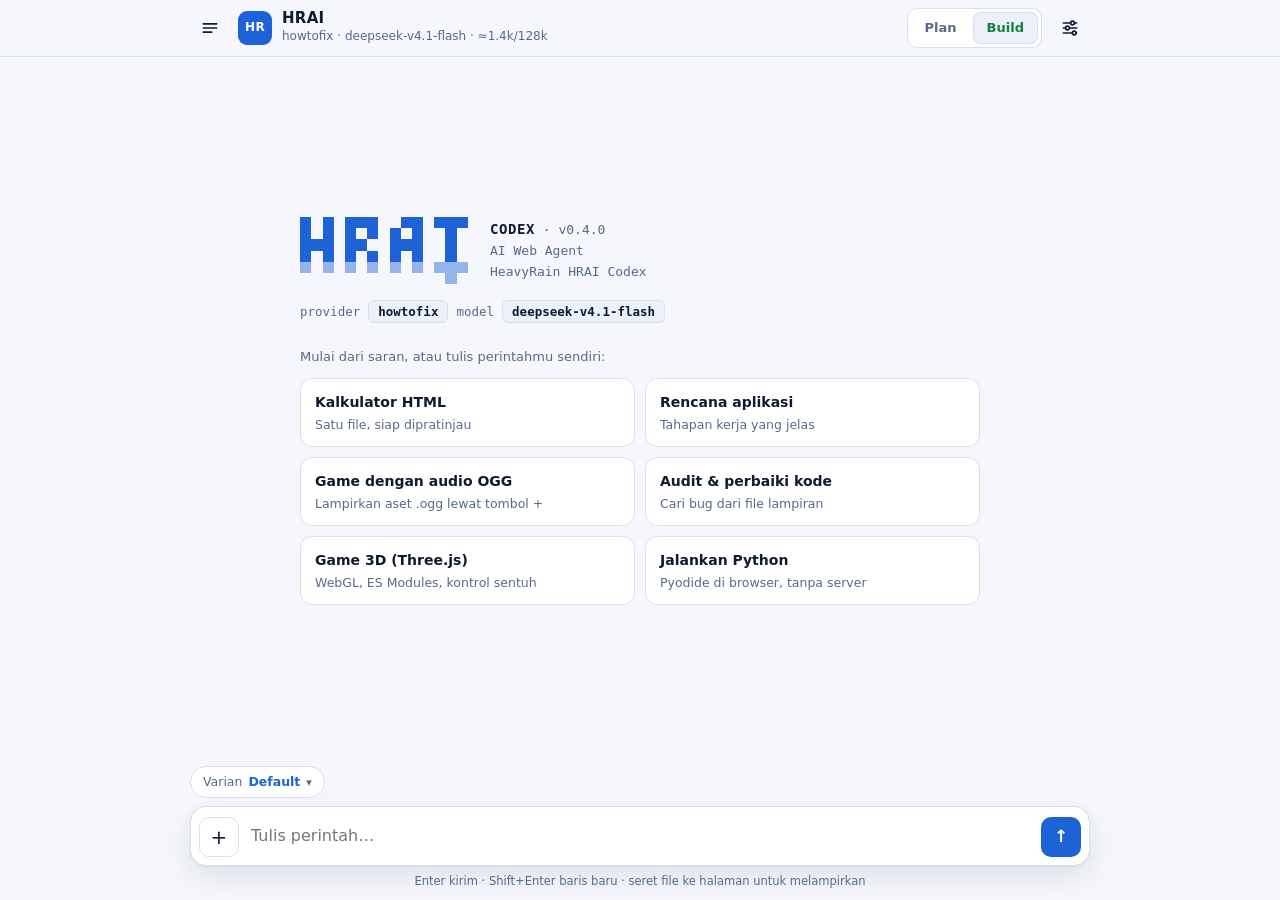
==== commit f08e1d19: "Add files via upload" ====
--- a/hrai/index.html
+++ b/hrai/index.html
@@ -498,9 +498,11 @@
 </section>
 <section class="sec"><h4>Tampilan</h4>
 <div class="fld"><label>Tema (/theme)</label><select id="tm" hidden></select><div class="tg" id="tg" role="radiogroup" aria-label="Tema"></div></div><div class="fld"><label for="fz">Font (/font)</label><select id="fz"></select><p class="hintp">Font selain Sistem dan Terminal F4 dimuat dari Google Fonts saat dipilih (perlu internet). Tanpa internet, tampilan otomatis memakai font sistem.</p></div>
-<details class="tokdrop" id="tokdrop"><summary>⚙️ Batas token (/tokens · /budget)</summary><div class="tdb">
+<details class="tokdrop" id="tokdrop"><summary>⚙️ Batas token &amp; langkah (/tokens · /budget · /steps)</summary><div class="tdb">
 <div class="fld"><label>Batas output (/tokens, 1000–128000)</label><input type="text" id="dtok" inputmode="numeric" autocapitalize="off" placeholder="32000"></div>
 <div class="fld"><label>Budget berpikir (/budget, 500–200000, 0 = tanpa batas)</label><input type="text" id="dbud" inputmode="numeric" autocapitalize="off" placeholder="8000"></div>
+<div class="fld"><label>Batas langkah per permintaan (/steps, 10–200)</label><input type="text" id="dstep" inputmode="numeric" autocapitalize="off" placeholder="40"></div>
+<p class="hintp">1 langkah = 1 putaran model beserta tool-nya. Kosongkan kolom lalu ketuk Terapkan untuk kembali ke nilai bawaan (output 32000 · budget 8000 · langkah 40).</p>
 <div class="rowb"><button class="btn" id="dtokr" type="button">Terapkan</button><button class="btn" id="dtokd" type="button">Reset bawaan</button></div>
 <p class="sys" id="dtokm"></p>
 </div></details>
@@ -772,7 +774,7 @@
  b.innerHTML=`<span>Token sesi: masuk <b>${fk(TU.pin)}</b><span class="tsep">·</span> keluar <b>${fk(TU.pout)}</b><span class="tsep">·</span> total <b>${fk(TU.pin+TU.pout)}</b></span><span class="tsep">·</span><span>konteks ≈<b>${fk(est())}</b>/${fk(C.ctx||128000)}</span><span class="tsep">·</span><span>output <b>${fk(MT())}</b> · budget berpikir <b>${BG()?fk(BG()):"∞"}</b></span>`};
 
 /* ---- jaringan ---- */
-async function sse(r,cb){const rd=r.body.getReader(),dc=new TextDecoder();let b="";const ln=l=>{if(!l.startsWith("data:"))return;const s=l.slice(5).trim();if(!s||s==="[DONE]")return;let o;try{o=JSON.parse(s)}catch{return}if(o&&typeof o==="object"&&((o.error&&typeof o.error==="object")||o.type==="error"))throw new Error(String((o.error&&o.error.message)||o.message||"Kesalahan dari server").slice(0,300));try{cb(o)}catch{}};for(;;){const{done,value}=await rd.read();if(done)break;LT=Date.now();b+=dc.decode(value,{stream:true});const L=b.split("\n");b=L.pop();for(const l of L)ln(l)}b+=dc.decode();ln(b.trim())}
+async function sse(r,cb){const rd=r.body.getReader(),dc=new TextDecoder();let b="";const ln=l=>{if(!l.startsWith("data:"))return;const s=l.slice(5).trim();if(!s||s==="[DONE]")return;let o;try{o=JSON.parse(s)}catch{return}if(o&&typeof o==="object"&&((o.error&&typeof o.error==="object")||o.type==="error"))throw new Error(String((o.error&&o.error.message)||o.message||"Kesalahan dari server").slice(0,300));try{cb(o)}catch{}};for(;;){const{done,value}=await rd.read();if(done)break;LT=LD=Date.now();b+=dc.decode(value,{stream:true});const L=b.split("\n");b=L.pop();for(const l of L)ln(l)}b+=dc.decode();ln(b.trim())}
 const chk=async r=>{if(!r.ok)throw new Error("HTTP "+r.status+" "+(await r.text()).slice(0,300))};
 async function callOA(p,sys,onT,onR,onC){LRC="";
  const lu=lastRealUser(),r=await vTry(p,async vp=>{const b={model:p.model,stream:true,messages:[{role:"system",content:sys},...H.map((m,i)=>oaClean(m,i>lu))],tools:T_OA};if(mctOf(p))b.max_completion_tokens=MT();else{b.temperature=.7;b.max_tokens=MT()}if(vp)Object.assign(b,vp);const r=await pf(p,p.url.replace(/\/$/,"")+"/chat/completions",{method:"POST",signal:SG.signal,headers:Object.assign({"Content-Type":"application/json"},p.key?{Authorization:"Bearer "+p.key}:{}),body:JSON.stringify(b)});await chk(r);return r});
@@ -797,7 +799,7 @@
 let SG=null,TC=0,FR="";
 const TRUNC=/^(length|max_tokens|MAX_TOKENS|max_output_tokens)$/;
 const NUDGE={budget:"[sistem] Kamu berpikir terlalu lama tanpa menghasilkan hasil, jadi prosesnya dihentikan. Jangan berpikir panjang lagi: langsung ambil keputusan dan kerjakan (tulis file / panggil tool) memakai rencana di catatan pemikiranmu. Untuk file besar, tulis bertahap.",length:"[sistem] Jawabanmu terpotong karena batas token output, jadi tool call terakhir tidak dijalankan. Jangan ulangi pemikiran panjang: langsung lanjutkan tugas. Untuk file besar, tulis bertahap (kerangka dulu, lalu tambahkan per bagian dengan edit) agar tiap langkah pendek.",empty:"[sistem] Responsmu berhenti sebelum menghasilkan jawaban atau tool call. Langsung lanjutkan tugas memakai rencana di catatan pemikiranmu; jangan ulangi pemikiran panjang. Untuk file besar, tulis bertahap."};
-const MT=()=>C.maxTok||32000,BG=()=>C.budget??8000;
+const MT=()=>C.maxTok||32000,BG=()=>C.budget??8000,SMAX=()=>Math.max(10,Math.min(200,Math.round(+C.maxSteps)||40));
 /* ---- varian model: default · low · mid · high · xhigh · max (terdeteksi otomatis per model) ---- */
 const VLAB={default:"Default",low:"Low",mid:"Mid",high:"High",xhigh:"XHigh",max:"Max"};
 const VDES={default:"Pakai bawaan model. Tidak ada parameter tambahan yang dikirim.",low:"Paling hemat dan cepat. Cocok untuk tugas sederhana.",mid:"Seimbang antara kecepatan, biaya, dan kualitas.",high:"Penalaran lebih dalam untuk tugas sulit.",xhigh:"Lebih dalam dari High, untuk coding agentik yang panjang.",max:"Kemampuan tertinggi tanpa batas token. Paling lambat dan paling mahal."};
@@ -887,27 +889,32 @@
 async function agent(){
  const p=prov(C.provider);if(!p.key&&!keyless(p)){add("er","API key untuk "+p.id+" belum diisi. Buka Atur.");add("thw",`<button class="btn pvf" data-retry="1">↻ Kirim ulang pesan terakhir</button>`);return}if(!p.model){add("er","Model untuk "+p.id+" belum dipilih. Buka Atur lalu ketuk Ambil.");add("thw",`<button class="btn pvf" data-retry="1">↻ Kirim ulang pesan terakhir</button>`);return}
  ctrl=new AbortController();$("#go").textContent="■";keep(true);let cont=0,done=false,acOK=true,fail=null;const wrote=new Set,wroteSvg=new Set,tg=mkG("Giliran AI");CG=tg;
- try{for(let step=0;step<40;step++){
+ const MS=SMAX();try{for(let step=0;step<MS;step++){
   if(acOK&&C.ac!==false&&est()>.85*(C.ctx||128000)){const cr=await compact(true);if(cr===false)acOK=false}log.querySelectorAll(".ac").forEach(x=>{if(x.dataset.n!=="write"&&x.dataset.n!=="edit")x.remove()});let rt="",over=false,last="",text="",calls=[];TC=0;FR="";SG=new AbortController();ctrl.signal.addEventListener("abort",()=>SG.abort());
   const t0=Date.now(),tk=mkTk(),a=add("a");let raf=0;
   const onT=t=>{got=true;last=t;endTk(tk,rt,t0);if(!raf)raf=requestAnimationFrame(()=>{raf=0;a.innerHTML=md(last);log.scrollTop=log.scrollHeight})};
   const onR=t=>{got=true;rt+=t;if(C.think!==false)tk.querySelector(".tt").textContent=rt.slice(-260);log.scrollTop=log.scrollHeight;if(BG()&&!last&&!TC&&rt.length/4>=BG()){over=true;SG.abort()}};
   const cards={};let rafC=0,pc=null;const onC=cs=>{got=true;pc=cs;endTk(tk,rt,t0);if(!rafC)rafC=requestAnimationFrame(()=>{rafC=0;pc.forEach((c,k)=>{if(!c||!c.name)return;const d=cards[k]||(cards[k]=newCard(c.name));d.dataset.live=1;fillCard(d,c.name,pj(c.args||""),true)})})};
   const f=p.type==="anthropic"?callAN:p.type==="gemini"?callGM:callOA;
-  let stall=false,got=false;const wd=setInterval(()=>{if(p.type!=="gemini"&&document.visibilityState==="visible"&&Date.now()-LT>120000&&!over){stall=true;SG.abort()}},5000);
+  let stall=false,got=false;/* macet: 120 dtk tanpa data; atau baru kembali dari latar dan 25 dtk tak ada satu byte pun (soket kemungkinan sudah dimatikan sistem) */
+  const wd=setInterval(()=>{if(p.type==="gemini"||over||document.visibilityState!=="visible")return;const n=Date.now();if(n-LT>120000||(VIS_AT>RQ0&&LD<VIS_AT&&n-VIS_AT>25000&&VIS_AT-HID_AT>15000)){stall=true;SG.abort()}},5000);
   const resetSt=()=>{rt="";last="";text="";calls=[];got=false;Object.values(cards).forEach(x=>x.remove());for(const k in cards)delete cards[k];a.innerHTML="";tk.style.display="";tk.querySelector(".tt").textContent=""};
   let ib=0;
   try{for(let tr=0;;tr++){try{LT=Date.now();RQ0=LT;({text,calls}=await f(p,SYS(),onT,onR,onC));break}catch(e){
    if(over){text=last;calls=[];break}if(ctrl.signal.aborted)throw e;if(!(stall||isNet(e)))throw e;
    const intr=document.visibilityState!=="visible"||HID_AT>=RQ0;
-   if(intr&&ib<60){ib++;tr--;stall=false;
-    if(document.visibilityState!=="visible")notify("HRAI menunggu","Koneksi terputus saat layar dikunci atau aplikasi di latar. Buka HRAI untuk melanjutkan.");
-    add("sys",esc("Koneksi terputus karena layar dikunci atau aplikasi di latar. Dilanjutkan otomatis saat HRAI aktif lagi…"));
-    resetSt();await waitVisible(ctrl.signal);if(ctrl.signal.aborted)throw e;await sleep(800)}
+   if(intr&&ib<60){ib++;tr--;stall=false;const hid=document.visibilityState!=="visible";
+    /* menyambung ulang SENDIRI walau di latar (keep-alive audio menjaga halaman tetap hidup); baru menunggu layar aktif jika berkali-kali gagal */
+    if(ib===1)add("sys",esc(hid?"Koneksi terputus saat layar dikunci atau aplikasi di latar. Menyambung ulang otomatis…":"Koneksi terputus setelah aplikasi di latar. Menyambung ulang otomatis…"));
+    resetSt();
+    if(hid&&ib>8){notify("HRAI menunggu","Koneksi belum pulih. Buka HRAI untuk melanjutkan.");await waitVisible(ctrl.signal)}
+    else if(navigator.onLine===false)await waitOnline(ctrl.signal,60000);
+    else await sleep(Math.min(8000,700*ib));
+    if(ctrl.signal.aborted)throw e;if(!hid)await sleep(300)}
    else{if(tr>=6||(e instanceof TypeError&&!got&&tr>=1&&!OKU[okKey(p)]))throw e;stall=false;
     add("sys",esc("Koneksi terputus ("+String(e.message||e.name).slice(0,60)+"). Menyambung ulang ("+(tr+1)+"/6)…"));
     resetSt();
-    if(navigator.onLine===false)await new Promise(r=>{addEventListener("online",r,{once:true});setTimeout(r,60000)});
+    await waitOnline(ctrl.signal,60000);
     await sleep(Math.min(20000,1500*2**tr))}
    if(ctrl.signal.aborted)throw e;TC=0;FR="";SG=new AbortController();ctrl.signal.addEventListener("abort",()=>SG.abort())}}}finally{clearInterval(wd)}
   a.innerHTML=md(text);if(!text)a.remove();
@@ -927,17 +934,17 @@
    if(!d.dataset.live&&wr)await typeCard(d,n,a2);fillCard(d,n,a2,false);
    const u0=UL[0]&&UL[0].id;if(!EXE[n])res="ERROR: tool tidak dikenal";
    else if((wr||n==="run_python"||n==="download_video")&&C.mode==="PLAN")res="DITOLAK: mode PLAN hanya boleh membaca.";
-   else if(n==="run_python"&&!C.auto&&!confirm("Izinkan menjalankan kode Python di browser?\n\n"+String(a2.code||"").slice(0,400)))res="DITOLAK oleh pengguna.";
-   else if(n==="download_video"&&!C.auto&&!confirm("Izinkan mengunduh file dari URL ini ke penyimpanan virtual?\n\n"+String(a2.url||"").slice(0,300)+"\n→ "+String(a2.name||"")))res="DITOLAK oleh pengguna.";
-   else if(wr&&!C.auto&&!confirm("Izinkan "+n+" → "+a2.path+" ?"))res="DITOLAK oleh pengguna.";
+   else if(n==="run_python"&&!C.auto&&!await askOK("Izinkan menjalankan kode Python di browser?\n\n"+String(a2.code||"").slice(0,400)))res="DITOLAK oleh pengguna.";
+   else if(n==="download_video"&&!C.auto&&!await askOK("Izinkan mengunduh file dari URL ini ke penyimpanan virtual?\n\n"+String(a2.url||"").slice(0,300)+"\n→ "+String(a2.name||"")))res="DITOLAK oleh pengguna.";
+   else if(wr&&!C.auto&&!await askOK("Izinkan "+n+" → "+a2.path+" ?"))res="DITOLAK oleh pengguna.";
    else if((n==="web_search"||n==="open_url"||n==="show_image")&&!verified()&&needAdult(a2.url||a2.query||"")){const okA=await gateAdult();if(!okA)res="DITOLAK: verifikasi 18+ ditolak pengguna.";else{WTSIG=ctrl.signal;try{res=EXE[n](a2);if(res&&typeof res.then==="function")res=await res}catch(e){res="ERROR: "+e.message}WTSIG=null}}
    else{WTSIG=ctrl.signal;try{res=EXE[n](a2);if(res&&typeof res.then==="function")res=await res}catch(e){res="ERROR: "+e.message}WTSIG=null}
    if(UL[0]&&UL[0].id!==u0)d.dataset.u=UL[0].id;if(wr&&/^OK/.test(res)&&/\.html?$/i.test(a2.path||""))wrote.add(a2.path);if(wr&&/^OK/.test(res)&&/\.svg$/i.test(a2.path||""))wroteSvg.add(a2.path);
-   await sleep(wr?250:650);finCard(d,n,a2,String(res));
+   if(document.visibilityState==="visible")await sleep(wr?250:650);finCard(d,n,a2,String(res));
    if(n==="show_image"&&/^OK/.test(String(res))){const pp=String(res).split(" ")[1];if(pp&&FS()[pp])add("imgw",imgCard(FS()[pp],pp.split("/").pop()))}
    H.push({role:"tool",tool_call_id:t.id,name:n,content:String(res)});saveH()}
  }
- if(!done){add("sys","Batas 40 langkah tercapai. Ketik \"lanjut\" untuk meneruskan.");add("thw",`<button class="btn pvf" data-retry="1">↻ Kirim ulang pesan terakhir</button>`)}
+ if(!done){add("sys","Batas "+MS+" langkah tercapai. Ketik \"lanjut\" untuk meneruskan, atau naikkan batas di Atur › Batas token dan langkah (atau ketik /steps 80).");add("thw",`<button class="btn pvf" data-retry="1">↻ Kirim ulang pesan terakhir</button>`)}
  wrote.forEach(q=>add("thw",`<button class="btn pvf" data-p="${esc(q).replace(/"/g,"&quot;")}">▶ Pratinjau ${esc(q)}</button>`));wroteSvg.forEach(q=>{const f=FS();if(hasF(f,q))add("svgw",svgCard(f[q],q.split("/").pop()))});
  }catch(e){const nm=e.name!=="AbortError"&&e instanceof TypeError?await netWhy(p):null;fail=e.name==="AbortError"?null:(nm||e.message||"error");add("er",esc(e.name==="AbortError"?"Dihentikan.":nm||e.message));if(H.some(x=>x.role==="user"))add("thw",`<button class="btn pvf" data-retry="1">↻ Kirim ulang pesan terakhir</button>`)}
  log.querySelectorAll(".tk,.ac.run").forEach(x=>x.remove());CG=null;{const n=grpRecs(tg.id).length;if(n>=2)add("thw",`<button class="btn pvf" data-ug="${tg.id}">↩ Batalkan semua perubahan giliran ini (${n} file)</button>`)}keep(false);ctrl=null;$("#go").textContent="↑";if(fail)notify("HRAI berhenti",fail);else if(done){const lm=[...H].reverse().find(m=>m.role==="assistant"&&m.content);if(!notify("HRAI selesai",lm?lm.content:"Tugas selesai."))chime()}}
@@ -949,7 +956,7 @@
  H.length=i;saveH();draw();H.push(m);saveH();add("u",uHtml(m));agent()}
 
 /* ---- UI ---- */
-$("#go").onclick=async()=>{if(ctrl){ctrl.abort();return}let v=$("#in").value.trim();if(!v&&!PA.length&&!PF.length)return;const sm=v.match(/^\/(think|budget|tokens|theme|font|ctx|compact|undo|changes|variant|varian|effort)(?:\s+(.*))?$/i);if(sm){$("#in").value="";$("#in").style.height="";cmdSlash(sm[1].toLowerCase(),(sm[2]||"").trim().toLowerCase());return}$("#in").value="";$("#in").style.height="";if(PF.length)v+=(v?"\n\n":"")+"[File dilampirkan di penyimpanan virtual: "+PF.map(n=>PD[n]?n+" ("+PD[n]+")":n).join(", ")+"]";if(!v)v="Lihat gambar terlampir.";if(needAdult(v)&&!verified()){const okV=await gateAdult();if(!okV){note("Verifikasi 18+ ditolak — pesan tidak dikirim.");return}}if(H.length===0)log.innerHTML="";const m={role:"user",content:v};if(PA.length){m.images=PA;m.nimg=PA.length}PA=[];PF=[];PD={};attUI();H.push(m);saveH();add("u",uHtml(m));agent()};
+$("#go").onclick=async()=>{if(ctrl){ctrl.abort();return}let v=$("#in").value.trim();if(!v&&!PA.length&&!PF.length)return;const sm=v.match(/^\/(think|budget|tokens|theme|font|ctx|compact|undo|changes|variant|varian|effort|steps|langkah)(?:\s+(.*))?$/i);if(sm){$("#in").value="";$("#in").style.height="";cmdSlash(sm[1].toLowerCase(),(sm[2]||"").trim().toLowerCase());return}$("#in").value="";$("#in").style.height="";if(PF.length)v+=(v?"\n\n":"")+"[File dilampirkan di penyimpanan virtual: "+PF.map(n=>PD[n]?n+" ("+PD[n]+")":n).join(", ")+"]";if(!v)v="Lihat gambar terlampir.";if(needAdult(v)&&!verified()){const okV=await gateAdult();if(!okV){note("Verifikasi 18+ ditolak — pesan tidak dikirim.");return}}if(H.length===0)log.innerHTML="";const m={role:"user",content:v};if(PA.length){m.images=PA;m.nimg=PA.length}PA=[];PF=[];PD={};attUI();H.push(m);saveH();add("u",uHtml(m));agent()};
 $("#mode").onclick=e=>{const m=e.target.dataset.m;if(m){C.mode=m;saveC();modeUI()}};
 log.onclick=e=>{const T=e.target;if(T.dataset.retry){retryLast();return}if(T.dataset.sv||T.classList.contains("svgi")){const c=T.closest(".svgc"),src=c&&SVGS[c.dataset.id];if(!src)return;const nm=c.dataset.name||"gambar.svg",a=T.dataset.sv||"view";
  if(a==="view")pvSvg(src,nm);else if(a==="svg")saveBlob(new Blob([src],{type:"image/svg+xml"}),nm);else{const o=T.textContent;T.disabled=true;T.textContent="…";svgToPng(src,2).then(b=>saveBlob(b,nm.replace(/\.svg$/i,"")+".png")).catch(x=>alert("Gagal membuat PNG: "+(x.message||x))).finally(()=>{T.disabled=false;T.textContent=o})}return}
@@ -960,9 +967,9 @@
 const sp=$("#sp");function fillSP(){sp.innerHTML="";PL().forEach(x=>sp.add(new Option(x[0]+((C.custom||{})[x[0]]?" (kustom)":""),x[0])))}fillSP();
 const loadP=()=>{const p=prov(sp.value);$("#su").value=p.url;$("#sm").value=p.model;$("#sk").value=p.key;$("#sy").value=p.proxy||"";$("#sd").style.display="";$("#sr").style.display=(C.hide||[]).length?"":"none";$("#mz").style.display="none";ML=[];$("#vf").value=p.vfmt||"auto";varSettings()};
 sp.onchange=loadP;
-$("#bs").onclick=()=>{sp.value=C.provider;loadP();$("#sa").checked=C.auto;$("#th").checked=C.think!==false;tm.value=C.theme||"hrai";$("#fz").value=C.font||"sys";$("#wk").checked=C.wake!==false;$("#nt").checked=!!C.notif;$("#snd").checked=C.snd!==false;pwaUI();$("#ds").showModal()};
+$("#bs").onclick=()=>{sp.value=C.provider;loadP();$("#sa").checked=C.auto;$("#th").checked=C.think!==false;tm.value=C.theme||"hrai";$("#fz").value=C.font||"sys";$("#wk").checked=C.wake!==false;$("#nt").checked=!!C.notif;$("#snd").checked=C.snd!==false;pwaUI();dfill();dtokm(dtoks());$("#ds").showModal()};
 /* Simpan juga preferensi wake lock; sebelumnya checkbox ini tidak pernah disimpan. */
-$("#ok").onclick=()=>{C.provider=sp.value;C.p[sp.value]={url:$("#su").value.trim(),model:$("#sm").value.trim(),key:$("#sk").value.trim(),proxy:$("#sy").value.trim(),vfmt:$("#vf").value};varSave();C.auto=$("#sa").checked;C.think=$("#th").checked;C.wake=$("#wk").checked;C.notif=$("#nt").checked;C.snd=$("#snd").checked;saveC();modeUI();$("#ds").close()};
+$("#ok").onclick=()=>{if($("#tokdrop").open&&!dApply())return;C.provider=sp.value;C.p[sp.value]={url:$("#su").value.trim(),model:$("#sm").value.trim(),key:$("#sk").value.trim(),proxy:$("#sy").value.trim(),vfmt:$("#vf").value};varSave();C.auto=$("#sa").checked;C.think=$("#th").checked;C.wake=$("#wk").checked;C.notif=$("#nt").checked;C.snd=$("#snd").checked;saveC();modeUI();$("#ds").close()};
 $("#nc").onclick=()=>{newChat();$("#ds").close()};
 $("#cl").onclick=()=>$("#ds").close();
 $("#in").addEventListener("input",e=>{e.target.style.height="auto";e.target.style.height=Math.min(e.target.scrollHeight,innerHeight*.3)+"px"});
@@ -1156,7 +1163,11 @@
  if(["show","last","lihat"].includes(a)){if(!THL)return note("Belum ada pemikiran yang tersimpan.");const d=add("thw",`<details open class="thd"><summary>Pemikiran terakhir</summary><div class="thx"></div></details>`);typeInto(d.querySelector(".thx"),THL);return}
  let v;if(a==="")v=C.think===false;else if(["on","live","full","aktif","nyala"].includes(a))v=true;else if(["off","mati"].includes(a))v=false;else return note("Pakai: /think on · /think off · /think show");
  C.think=v;saveC();$("#th").checked=v;note(v?"Thinking ON: proses berpikir ditampilkan (animasi logo + teks).":"Thinking OFF: proses berpikir disembunyikan.")}
-function cmdSlash(c,a){if(c==="variant"||c==="varian"||c==="effort")return cmdVariant(a);if(c==="think")return cmdThink(a);if(c==="theme")return cmdTheme(a);if(c==="font")return cmdFont(a);if(c==="ctx")return cmdCtx(a);if(c==="changes"){$("#dm").showModal();return chList()}if(c==="undo"){const r=UL.find(x=>!x.u);if(!r)return note("Tidak ada perubahan untuk dibatalkan.");if(r.g&&/^(giliran|turn|semua)$/.test(a)){const n=grpApply(r.g);return note(n?"Dibatalkan: "+n+" perubahan ("+(r.gl||"kelompok terakhir")+").":"Tidak ada yang dibatalkan.")}if(chApply(r))note("Dibatalkan: "+r.p+" ("+r.k+")");return}if(c==="compact"){if(a==="auto"){C.ac=C.ac===false;saveC();return note("Padatkan otomatis: "+(C.ac===false?"mati":"hidup"))}return compact(false)}if(H.length===0)log.innerHTML="";const b=c==="budget";
+function cmdSteps(a){if(H.length===0)log.innerHTML="";const cur=SMAX();
+ if(!a)return note("Batas langkah per permintaan: "+cur+" (1 langkah = 1 putaran model beserta tool-nya). Ubah: /steps 80 (10–200) atau /steps default.");
+ if(/^(default|reset|normal)$/i.test(a)){delete C.maxSteps;saveC();return note("Batas langkah dikembalikan ke 40.")}
+ const n=Math.round(+a);if(!(n>=10&&n<=200))return note("Pakai angka 10–200, mis. /steps 80.");C.maxSteps=n;saveC();note("Batas langkah per permintaan: "+n+".")}
+function cmdSlash(c,a){if(c==="steps"||c==="langkah")return cmdSteps(a);if(c==="variant"||c==="varian"||c==="effort")return cmdVariant(a);if(c==="think")return cmdThink(a);if(c==="theme")return cmdTheme(a);if(c==="font")return cmdFont(a);if(c==="ctx")return cmdCtx(a);if(c==="changes"){$("#dm").showModal();return chList()}if(c==="undo"){const r=UL.find(x=>!x.u);if(!r)return note("Tidak ada perubahan untuk dibatalkan.");if(r.g&&/^(giliran|turn|semua)$/.test(a)){const n=grpApply(r.g);return note(n?"Dibatalkan: "+n+" perubahan ("+(r.gl||"kelompok terakhir")+").":"Tidak ada yang dibatalkan.")}if(chApply(r))note("Dibatalkan: "+r.p+" ("+r.k+")");return}if(c==="compact"){if(a==="auto"){C.ac=C.ac===false;saveC();return note("Padatkan otomatis: "+(C.ac===false?"mati":"hidup"))}return compact(false)}if(H.length===0)log.innerHTML="";const b=c==="budget";
  if(a==="")return note(b?"Batas berpikir: "+(BG()||"tanpa batas")+" token. Ubah: /budget 12000 (0 = tanpa batas)":"Batas output: "+MT()+" token. Ubah: /tokens 32000");
  const n=/^\d+$/.test(a)?+a:NaN;if(!(b?(n===0||n>=500&&n<=200000):(n>=1000&&n<=128000)))return note("Format: /"+c+" ANGKA ("+(b?"500-200000, atau 0 untuk tanpa batas":"1000-128000")+")");
  C[b?"budget":"maxTok"]=n;saveC();note(b?"Batas berpikir: "+(n||"tanpa batas")+" token.":"Batas output: "+n+" token.")}
@@ -1200,14 +1211,23 @@
 tm.onchange=()=>{C.theme=tm.value;saveC();applyTheme()};
 const fzs=$("#fz");FGRP.forEach(([g,ks])=>{const og=document.createElement("optgroup");og.label=g;ks.forEach(k=>og.append(new Option(FONTS[k].n,k)));fzs.append(og)});buildTG();
 $("#fz").onchange=()=>{C.font=$("#fz").value;saveC();applyTheme()};
-/* dropdown /tokens & /budget di pengaturan — hanya membaca/menulis C.maxTok & C.budget, fungsi lain tidak disentuh */
+/* dropdown /tokens, /budget & /steps di pengaturan — membaca/menulis C.maxTok, C.budget & C.maxSteps */
 const dtokm=t=>{$("#dtokm").textContent=t};
-$("#tokdrop").addEventListener("toggle",()=>{if($("#tokdrop").open){$("#dtok").value=C.maxTok||"";$("#dbud").value=C.budget??"";dtokm("Output: "+fk(MT())+" · Budget berpikir: "+(BG()?fk(BG()):"tanpa batas"))}});
-$("#dtokr").onclick=()=>{const t=$("#dtok").value.trim(),b=$("#dbud").value.trim();
- if(t!==""){const n=/^\d+$/.test(t)?+t:NaN;if(!(n>=1000&&n<=128000))return dtokm("Error: /tokens harus 1000–128000.");C.maxTok=n}
- if(b!==""){const n=/^\d+$/.test(b)?+b:NaN;if(!(n===0||n>=500&&n<=200000))return dtokm("Error: /budget harus 500–200000, atau 0 untuk tanpa batas.");C.budget=n}
- saveC();modeUI();dtokm("Tersimpan. Output: "+fk(MT())+" · Budget berpikir: "+(BG()?fk(BG()):"tanpa batas"))};
-$("#dtokd").onclick=()=>{delete C.maxTok;delete C.budget;saveC();$("#dtok").value="";$("#dbud").value="";modeUI();dtokm("Direset ke bawaan. Output: "+fk(MT())+" · Budget berpikir: "+fk(BG()))};
+const dtoks=()=>"Output: "+fk(MT())+" · Budget berpikir: "+(BG()?fk(BG()):"tanpa batas")+" · Langkah: "+SMAX();
+const dfill=()=>{$("#dtok").value=C.maxTok||"";$("#dbud").value=C.budget??"";$("#dstep").value=C.maxSteps||""};
+$("#tokdrop").addEventListener("toggle",()=>{if($("#tokdrop").open){dfill();dtokm(dtoks())}});
+/* dipakai tombol Terapkan dan tombol Simpan (jika dropdown terbuka), agar nilai yang diketik tidak hilang */
+function dApply(){const t=$("#dtok").value.trim(),b=$("#dbud").value.trim(),st=$("#dstep").value.trim(),pn=x=>/^\d+$/.test(x)?+x:NaN;let nt=null,nb=null,ns=null;
+ /* validasi semua kolom dulu; tidak ada yang disimpan jika salah satu tidak valid */
+ if(t!==""){nt=pn(t);if(!(nt>=1000&&nt<=128000))return dtokm("Error: /tokens harus 1000–128000."),false}
+ if(b!==""){nb=pn(b);if(!(nb===0||nb>=500&&nb<=200000))return dtokm("Error: /budget harus 500–200000, atau 0 untuk tanpa batas."),false}
+ if(st!==""){ns=pn(st);if(!(ns>=10&&ns<=200))return dtokm("Error: /steps harus 10–200."),false}
+ if(nt===null)delete C.maxTok;else C.maxTok=nt;
+ if(nb===null)delete C.budget;else C.budget=nb;
+ if(ns===null)delete C.maxSteps;else C.maxSteps=ns;
+ saveC();modeUI();dtokm("Tersimpan. "+dtoks());return true}
+$("#dtokr").onclick=()=>{dApply()};
+$("#dtokd").onclick=()=>{delete C.maxTok;delete C.budget;delete C.maxSteps;saveC();dfill();modeUI();dtokm("Direset ke bawaan. "+dtoks())};
 function cmdTheme(a){if(H.length===0)log.innerHTML="";const al={ps:"powershell",pwsh:"powershell",hijau:"terminal",green:"terminal",light:"terang",auto:"hrai",default:"hrai",tokyonight:"tokyo","tokyo-night":"tokyo",catppuccin:"mocha","one-dark":"onedark",rose:"rosepine","rose-pine":"rosepine","github-dark":"github",solar:"solarized",black:"oled",amoled:"oled",midnight:"oled","catppuccin-latte":"latte",sepia:"kertas",paper:"kertas"};
  if(!a)return note("Tema: "+Object.keys(THEMES).join(" · ")+" (aktif: "+(C.theme||"hrai")+"). Ubah: /theme powershell");
  const k=al[a]||a;if(!THEMES[k])return note("Tema tidak dikenal. Pilihan: "+Object.keys(THEMES).join(" · "));
@@ -1234,22 +1254,25 @@
 function finCard(d,n,a,res){const ok=/^OK/.test(res),sp=d.querySelector(".sp");d.classList.remove("run");d.classList.add(ok?"ok":"bad");if(sp)sp.outerHTML=ICON(ok);
  fillCard(d,n,a,false);if(!ok)d.querySelector(".av").textContent=/^DITOLAK/.test(res)?"Ditolak":"Gagal";
  if(n==="run_python"||n==="download_video"){let o=d.querySelector(".pyo");if(!o){o=document.createElement("pre");o.className="pyo";d.insertBefore(o,d.querySelector(".ar"))}o.dataset.ok=ok?"1":"0";o.textContent=String(res).replace(/^[^\n]*\n?/,"")||String(res)}else if(n!=="write"&&n!=="edit")setTimeout(()=>d.remove(),450)}
-async function typeCard(d,n,a){const k=n==="write"?"content":"new",b=a[k]||"",st=Math.max(4,Math.ceil(b.length/70));for(let i=st;i<b.length;i+=st){fillCard(d,n,Object.assign({},a,{[k]:b.slice(0,i)}),true);await sleep(16)}}
-let LT=Date.now(),WL=null,KA=null,WLK=null,WLKR=null,HID_AT=0,RQ0=0;
+async function typeCard(d,n,a){const k=n==="write"?"content":"new",b=a[k]||"",st=Math.max(4,Math.ceil(b.length/70));for(let i=st;i<b.length;i+=st){if(document.visibilityState!=="visible")return;fillCard(d,n,Object.assign({},a,{[k]:b.slice(0,i)}),true);await sleep(16)}}
+let LT=Date.now(),LD=0,VIS_AT=0,KON=false,KAH=0,WL=null,KA=null,WLK=null,WLKR=null,HID_AT=0,RQ0=0;
 document.addEventListener("visibilitychange",()=>{if(document.visibilityState==="hidden")HID_AT=Date.now()});
 const isNet=e=>e instanceof TypeError||/network|fetch|terminated|load failed|connection|socket|timeout/i.test(e.message||"")||/^HTTP (429|5\d\d)/.test(e.message||"");
-function keep(on){if(C.wake===false)on=false;
+function keep(on){if(C.wake===false)on=false;KON=on;
  try{if(on){
    if(!KA){const HZ=8000,n=HZ*2,b=new Uint8Array(44+n*2),v=new DataView(b.buffer),w=(o,s)=>[...s].forEach((c,i)=>v.setUint8(o+i,c.charCodeAt(0)));
     /* 25 Hz sangat pelan (~-50 dBFS): tak terdengar di speaker HP, tetapi Chrome tetap menganggap ada audio yang diputar sehingga halaman tidak dibekukan */
-    w(0,"RIFF");v.setUint32(4,36+n*2,true);w(8,"WAVEfmt ");v.setUint32(16,16,true);v.setUint16(20,1,true);v.setUint16(22,1,true);v.setUint32(24,HZ,true);v.setUint32(28,HZ*2,true);v.setUint16(32,2,true);v.setUint16(34,16,true);w(36,"data");v.setUint32(40,n*2,true);for(let i=0;i<n;i++)v.setInt16(44+i*2,Math.round(110*Math.sin(2*Math.PI*25*i/HZ)),true)
-    KA=new Audio(URL.createObjectURL(new Blob([b],{type:"audio/wav"})));KA.loop=true;
-    if(navigator.mediaSession&&typeof MediaMetadata!=="undefined")navigator.mediaSession.metadata=new MediaMetadata({title:"HRAI sedang bekerja",artist:"HRAI CODEX"})}
-   KA.play().catch(()=>{});
+    w(0,"RIFF");v.setUint32(4,36+n*2,true);w(8,"WAVEfmt ");v.setUint32(16,16,true);v.setUint16(20,1,true);v.setUint16(22,1,true);v.setUint32(24,HZ,true);v.setUint32(28,HZ*2,true);v.setUint16(32,2,true);v.setUint16(34,16,true);w(36,"data");v.setUint32(40,n*2,true);for(let i=0;i<n;i++)v.setInt16(44+i*2,Math.round(110*Math.sin(2*Math.PI*25*i/HZ)),true);
+    KA=new Audio(URL.createObjectURL(new Blob([b],{type:"audio/wav"})));KA.loop=true}
+   if(navigator.mediaSession){try{if(typeof MediaMetadata!=="undefined")navigator.mediaSession.metadata=new MediaMetadata({title:"HRAI sedang bekerja",artist:"HRAI CODEX"});navigator.mediaSession.playbackState="playing";navigator.mediaSession.setActionHandler("play",()=>{if(KON&&KA)KA.play().catch(()=>{})})}catch{}}
+   /* jika pemutaran ditolak (kebijakan autoplay), ulangi pada sentuhan berikutnya */
+   const pr=KA.play();if(pr&&pr.catch)pr.catch(()=>{if(KAH)return;KAH=1;const f=()=>{KAH=0;removeEventListener("pointerdown",f,true);removeEventListener("keydown",f,true);if(KON&&KA)KA.play().catch(()=>{})};addEventListener("pointerdown",f,true);addEventListener("keydown",f,true)});
    if(navigator.locks&&!WLK){WLK=new Promise(res=>{WLKR=res});navigator.locks.request("hrai-kerja",()=>WLK).catch(()=>{})}
-   if(navigator.wakeLock&&!WL)navigator.wakeLock.request("screen").then(l=>{WL=l;l.addEventListener("release",()=>{if(WL===l)WL=null})}).catch(()=>{})
-  }else{if(KA)KA.pause();if(WL){WL.release().catch(()=>{});WL=null}if(WLKR){WLKR();WLK=null;WLKR=null}}}catch{}}
-document.addEventListener("visibilitychange",()=>{if(document.visibilityState==="visible"){LT=Date.now();if(ctrl)keep(true)}});
+   /* jika tugas sudah selesai sebelum izin wake lock turun, langsung dilepas (dulu bocor: layar tetap menyala) */
+   if(navigator.wakeLock&&!WL)navigator.wakeLock.request("screen").then(l=>{if(!KON||WL){l.release().catch(()=>{});return}WL=l;l.addEventListener("release",()=>{if(WL===l)WL=null})}).catch(()=>{})
+  }else{if(KA)KA.pause();if(navigator.mediaSession){try{navigator.mediaSession.playbackState="none";navigator.mediaSession.metadata=null}catch{}}if(WL){WL.release().catch(()=>{});WL=null}if(WLKR){WLKR();WLK=null;WLKR=null}}}catch{}}
+document.addEventListener("visibilitychange",()=>{if(document.visibilityState==="visible"){VIS_AT=LT=Date.now();if(ctrl)keep(true)}});
+document.addEventListener("resume",()=>{LT=Date.now();if(ctrl)keep(true)});
 const DB=(()=>{try{return new Promise((ok,no)=>{const r=indexedDB.open("hrai",3);r.onupgradeneeded=()=>{for(const n of["files","sess","undo","blobs"])if(!r.result.objectStoreNames.contains(n))r.result.createObjectStore(n)};r.onsuccess=()=>ok(r.result);r.onerror=()=>no(r.error);r.onblocked=()=>no(new Error("blocked"))})}catch(e){return Promise.reject(e)}})();DB.catch(()=>{});
 let warned=false;const idbErr=e=>{if(!warned){warned=true;alert("Gagal menyimpan ke penyimpanan browser: "+((e&&e.name)||"error")+". Ekspor backup lebih dulu.")}};
 const idbAll=async st=>{const d=await DB;return new Promise((ok,no)=>{const t=d.transaction(st),s=t.objectStore(st),k=s.getAllKeys(),v=s.getAll();t.oncomplete=()=>{const o={};k.result.forEach((x,i)=>o[x]=v.result[i]);ok(o)};t.onerror=()=>no(t.error)})};
@@ -1433,6 +1456,9 @@
  return reach?"Server terjangkau tetapi memblokir akses dari browser (CORS). Isi Proxy CORS di Atur (lihat hrai-worker.js atau hrai-proxy.py).":"Tidak bisa menjangkau server (offline, DNS gagal, atau jaringan memblokir)."}
 /* tunggu sampai aplikasi tampil lagi (atau proses dihentikan) */
 const waitVisible=sig=>new Promise(r=>{if(document.visibilityState==="visible")return r();let f,ab;f=()=>{if(document.visibilityState==="visible"){document.removeEventListener("visibilitychange",f);if(sig)sig.removeEventListener("abort",ab);r()}};ab=()=>{document.removeEventListener("visibilitychange",f);r()};document.addEventListener("visibilitychange",f);if(sig)sig.addEventListener("abort",ab,{once:true})});
+const waitOnline=(sig,ms)=>new Promise(r=>{if(navigator.onLine!==false)return r();let t;const f=()=>{clearTimeout(t);removeEventListener("online",f);if(sig)sig.removeEventListener("abort",f);r()};addEventListener("online",f);if(sig)sig.addEventListener("abort",f,{once:true});t=setTimeout(f,ms||60000)});
+/* konfirmasi tool: confirm() tidak bisa tampil saat aplikasi di latar, jadi tunggu sampai layar aktif (dan beri notifikasi) */
+async function askOK(msg){if(document.visibilityState!=="visible"){notify("HRAI butuh persetujuan",String(msg).split("\n")[0]);add("sys","Menunggu persetujuan Anda. Buka kembali HRAI untuk melanjutkan.");await waitVisible(ctrl&&ctrl.signal);if(!ctrl||ctrl.signal.aborted)throw new DOMException("Dihentikan","AbortError")}return confirm(msg)}
 const netMsg=()=>navigator.onLine===false?"Tidak ada koneksi internet.":"Server tidak bisa dijangkau atau memblokir akses dari browser (CORS). Isi Proxy CORS di Atur (lihat hrai-proxy.py atau hrai-worker.js).";
 $("#sd").onclick=()=>{const n=sp.value;if(busy())return;if(PL().length<2){alert("Minimal harus ada satu provider.");return}
  if(!confirm("Hapus provider "+n+" beserta API key-nya?"))return;
@@ -1452,7 +1478,7 @@
  dl("hrai-cadangan-"+d.getFullYear()+z(d.getMonth()+1)+z(d.getDate())+"-"+z(d.getHours())+z(d.getMinutes())+(pw?"-terenkripsi":"")+".json",t,"application/json");
  $("#bkm").textContent="Tersimpan di folder Unduhan perangkat"+(pw?" (terenkripsi).":". Simpan dengan aman karena berisi API key.")+(o.bigSkip?" "+o.bigSkip+" file besar (>10 MB) tidak ikut; ekspor lewat ZIP di File manager.":"")}
 let RB=null;
-function mergeCfg(c,rep){if(rep)C=Object.assign({p:{}},c);else{Object.assign(C.custom=C.custom||{},c.custom||{});for(const k in c.p||{}){const n=Object.assign({},c.p[k]);if(!n.key)n.key=(C.p[k]||{}).key||"";C.p[k]=n}for(const k of["provider","mode","auto","think","wake","theme","font","budget","maxTok","ctx","ac","hide","notif"])if(c[k]!==undefined)C[k]=c[k]}
+function mergeCfg(c,rep){if(rep)C=Object.assign({p:{}},c);else{Object.assign(C.custom=C.custom||{},c.custom||{});for(const k in c.p||{}){const n=Object.assign({},c.p[k]);if(!n.key)n.key=(C.p[k]||{}).key||"";C.p[k]=n}for(const k of["provider","mode","auto","think","wake","theme","font","budget","maxTok","maxSteps","ctx","ac","hide","notif","snd"])if(c[k]!==undefined)C[k]=c[k]}
  C.p=C.p||{};if(!PL().some(x=>x[0]===C.provider))C.provider=PL()[0][0];saveC();fillSP();applyTheme();modeUI()}
 $("#bkb").onclick=()=>{$("#ds").close();$("#bkm").textContent="";$("#rsx").style.display="none";$("#db").showModal()};
 $("#bkc").onclick=()=>$("#db").close();$("#bkg").onclick=doBackup;$("#rsb").onclick=()=>$("#rsf").click();
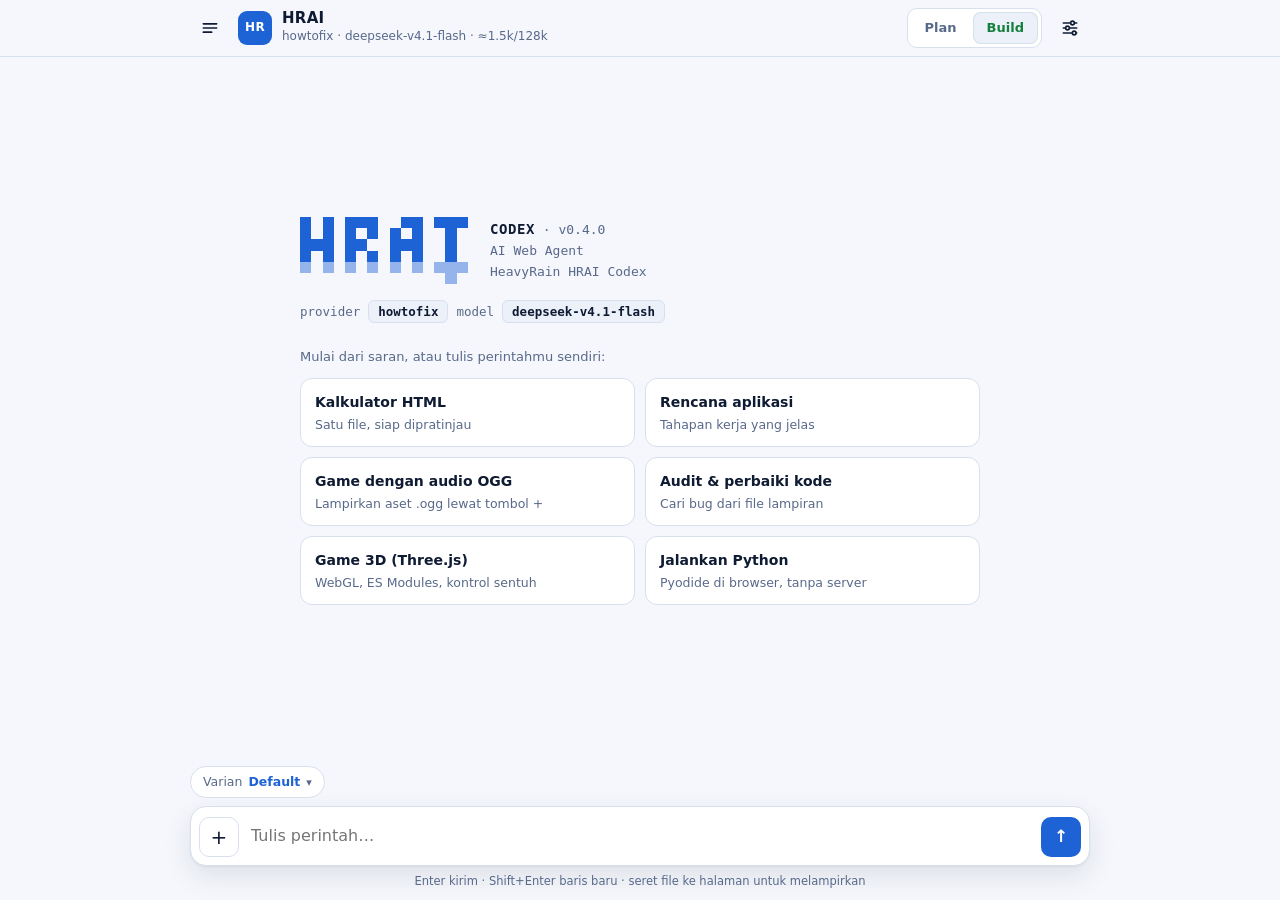
==== commit bedc1ba1: "Add files via upload" ====
--- a/hrai/index.html
+++ b/hrai/index.html
@@ -611,6 +611,7 @@
 const TL=[["list","Daftar semua file",{}],["read","Baca isi file",{path:1}],["write","Buat/timpa file",{path:1,content:1}],["edit","Ganti satu teks persis di file",{path:1,old:1,new:1}],["grep","Cari teks di semua file",{pattern:1}],["web_search","Cari di internet (hasil: judul, URL, ringkasan). Untuk info terkini/fakta",{query:1}],["open_url","Buka sebuah URL dan baca isi halamannya sebagai teks",{url:1}],["show_image","Tampilkan gambar/foto dari URL internet ke chat (URL langsung ke file .jpg/.png/.webp/.gif, bukan halaman web)",{url:1,name:1}]];
 TL.push(["run_python","Jalankan kode Python di browser (Pyodide/WebAssembly; butuh internet saat pertama kali memuat). File virtual tersedia di direktori kerja, dan file baru atau berubah disimpan balik. Paket bawaan Pyodide (numpy, pandas, matplotlib, scipy, pillow, sympy, dll.) dimuat otomatis dari import. Untuk grafik: matplotlib.use('Agg') lalu plt.savefig('grafik.png'). Tidak ada input(), soket, atau subprocess. Batas waktu 60 detik.",{code:1}]);
 TL.push(["download_video","Unduh file video dari URL langsung (mp4/webm/dll.) ke penyimpanan virtual. Maks 100 MB. Harus tautan langsung ke file, bukan halaman YouTube/TikTok dll. Server harus mengizinkan CORS (atau pengguna mengisi Proxy CORS di Pengaturan). File >10 MB disimpan terpisah: tidak bisa dibaca atau diedit, hanya dirujuk lewat path-nya.",{url:1,name:1}]);
+TL.push(["project","Pilih atau buat proyek aktif (folder di penyimpanan virtual). Panggil SEBELUM menulis file proyek baru (game/aplikasi/situs), atau untuk melanjutkan proyek yang sudah ada. Setelah itu path read/write/edit relatif terhadap folder proyek. Tanpa name = lihat proyek aktif dan daftar proyek.",{name:1}]);
 const sch=p=>{const k=Object.keys(p);return k.length?{type:"object",properties:Object.fromEntries(k.map(x=>[x,{type:"string"}])),required:k}:undefined};
 const T_OA=TL.map(([n,d,p])=>({type:"function",function:{name:n,description:d,parameters:sch(p)||{type:"object",properties:{}}}}));
 const T_AN=TL.map(([n,d,p])=>({name:n,description:d,input_schema:sch(p)||{type:"object",properties:{}}}));
@@ -641,11 +642,19 @@
   try{localStorage.setItem("hrai.gate",JSON.stringify({v:2,ts:Date.now(),y:+y}))}catch(x){}
   done(true)};
  q("#gi2").addEventListener("keydown",ev=>{if(ev.key==="Enter")q("#gb2").click()})})}
+/* ---- proyek: tiap proyek = satu folder tingkat atas; path tool dihitung dari folder proyek aktif ---- */
+const projName=n=>String(n||"").trim().toLowerCase().replace(/[^a-z0-9._-]+/g,"-").replace(/^[-.]+|[-.]+$/g,"").slice(0,40);
+const projs=()=>{const m={};for(const k of Object.keys(FS())){const i=k.indexOf("/");if(i>0){const d=k.slice(0,i);m[d]=(m[d]||0)+1}}return m};
+const projCount=n=>projs()[n]||0,projList=()=>Object.entries(projs()).map(([k,v])=>k+" ("+v+" file)").join(", ")||"(belum ada)";
+const setProj=n=>{if(n)C.proj=n;else delete C.proj;saveC();if(typeof modeUI==="function")modeUI()};
+const PP=p=>{p=String(p||"").trim().replace(/\\/g,"/");if(!C.proj)return p;const sg=p.split("/").filter(x=>x&&x!=="."),o=sg[0]===C.proj?[]:[C.proj];for(const q of sg){if(q==="..")o.pop();else o.push(q)}return o.join("/")};
+const pjNote=()=>"\n\nPROYEK: simpan tiap proyek (game/aplikasi/situs) di folder sendiri dengan pohon rapi, jangan menumpuk file di root. Untuk proyek BARU panggil tool project(name) lebih dulu (nama pendek huruf kecil-tanda hubung, mis. snake-game); untuk melanjutkan proyek yang ada panggil project(namanya). Setelah itu path read/write/edit relatif ke folder proyek aktif: tulis index.html, js/main.js, css/style.css, assets/player.png, data/level1.json (../proyek-lain/x.js untuk keluar folder). Satu file kecil lepas boleh tanpa proyek. Di run_python pakai path lengkap dari root (mis. snake-game/data.csv). Proyek aktif: "+(C.proj||"(tidak ada)")+". Proyek yang ada: "+projList()+".";
 const EXE={
+ project:a=>{const n=projName(a&&a.name);if(!n)return(C.proj?"Proyek aktif: "+C.proj:"Tidak ada proyek aktif.")+"\nProyek yang ada: "+projList();setProj(n);const c=projCount(n);return"OK proyek aktif: "+n+(c?" ("+c+" file sudah ada)":" (baru)")+". Path read/write/edit kini relatif terhadap folder "+n+"/. Susun file dalam pohon rapi (index.html, js/, css/, assets/)."},
  download_video:async a=>{if(DLAC||DLB)return"ERROR: unduhan lain masih berjalan.";const u=String(a&&a.url||"").trim();if(!u)return"ERROR: butuh url.";DLAC=new AbortController();if(WTSIG)WTSIG.addEventListener("abort",()=>{try{if(DLAC)DLAC.abort()}catch{}},{once:true});
  try{const r=await dlFile(u,a&&a.name,{signal:DLAC.signal});return"OK · "+r.name+" · "+fmtB(r.size)+" · "+r.mime+(r.big?" · disimpan terpisah (besar; tidak bisa dibaca, rujuk lewat path-nya)":"")+"\n[file disimpan: "+r.name+"]"}catch(e){return"ERROR: "+(e.message||e)}finally{DLAC=null}},
  run_python:async a=>{const code=String(a&&a.code||"");if(!code.trim())return"ERROR: butuh code (kode Python).";if(WTSIG)WTSIG.addEventListener("abort",()=>pyStop("Dihentikan pengguna"),{once:true});try{const r=await pyRun(code,{}),ch=pyApply(r);return pyFmt(r,ch,true)}catch(e){return"ERROR: "+(e.message||e)}},
- list:()=>Object.entries(FS()).map(([k,v])=>k+"  ("+(isBin(v)?"aset "+(binMime(v)||"biner")+", "+fmtB(binSize(v)):v.split("\n").length+" baris, "+(v.length/1024).toFixed(1)+" KB")+")").join("\n")||"(kosong)",
+ list:()=>(C.proj?"[Proyek aktif: "+C.proj+" - path relatif terhadap folder ini. Proyek: "+projList()+"]\n":"")+Object.entries(FS()).sort((x,y)=>x[0]<y[0]?-1:1).map(([k,v])=>k+"  ("+(isBin(v)?"aset "+(binMime(v)||"biner")+", "+fmtB(binSize(v)):v.split("\n").length+" baris, "+(v.length/1024).toFixed(1)+" KB")+")").join("\n")||"(kosong)",
  read:a=>{const f=FS();if(!(a.path in f))return "ERROR: file tidak ada. File tersedia: "+(Object.keys(f).join(", ")||"(kosong)");const v=f[a.path];if(isBin(v)&&!/^data:image\//i.test(v))return binNote(a.path,v);if(/^data:image\//i.test(v))return "["+a.path+" · file gambar ("+(v.length/1024).toFixed(0)+" KB data URL) — tidak perlu dibaca; file ini sudah ditampilkan di chat via show_image]";return "["+a.path+" · "+v.split("\n").length+" baris · "+(v.length/1024).toFixed(1)+" KB · isi LENGKAP, tidak terpotong]\n"+v},
  write:a=>{if(typeof a.path!=="string"||!a.path||typeof a.content!=="string")return"ERROR write butuh path dan content berupa teks.";if(a.content.startsWith("[isi file ada di penyimpanan virtual"))return"DITOLAK: itu hanya penanda riwayat, bukan isi file. Gunakan read untuk melihat isi asli lalu edit, atau tulis isi lengkap yang sebenarnya.";const f=FS();if(isBin(f[a.path]))return"DITOLAK: "+a.path+" adalah aset biner (audio/gambar) dan tidak boleh ditimpa dengan teks. Pakai nama file lain.";rec(a.path,f[a.path]??null,a.content,"write");f[a.path]=a.content;setFS(f);return "OK ditulis "+a.path+" ("+a.content.length+" karakter)"},
  edit:a=>{const f=FS(),s=f[a.path];if(s==null)return "ERROR: file tidak ada";if(isBin(s))return "ERROR: aset biner tidak bisa diedit";if(typeof a.old!=="string"||!a.old||typeof a.new!=="string")return "ERROR: edit butuh old (tidak kosong) dan new berupa teks";const n=s.split(a.old).length-1;if(n!==1)return "ERROR: teks lama ditemukan "+n+"x (harus tepat 1x)";f[a.path]=s.replace(a.old,()=>a.new);setFS(f);rec(a.path,s,f[a.path],"edit");return "OK diedit "+a.path},
@@ -715,7 +724,7 @@
 const ASN="\n\nASET BINER: pengguna dapat melampirkan file audio .ogg (juga gambar/gif) sebagai aset game. File itu tersimpan di penyimpanan virtual sebagai aset biner: muncul di list, tetapi read tidak membaca isinya dan write/edit tidak boleh menimpanya. Rujuk lewat path persisnya di kode, mis. new Audio('jump.ogg') atau <audio src='bgm.ogg'> (path relatif terhadap file HTML); pratinjau HRAI memuat aset itu otomatis. Putar audio hanya setelah interaksi pengguna (klik/ketuk) agar tidak diblokir browser, dan sediakan tombol mute serta kendali volume. Jangan mengarang aset yang tidak ada di list.";
 const DEVN=`\n\nPROYEK WEB/GAME: pratinjau berjalan di iframe sandbox dan mendukung HTML5, CSS3, WebGL, ES Modules, dan importmap. Proyek boleh banyak file: tulis index.html + main.js + modul lain, impor dengan path relatif (import {Player} from './player.js'; import() dinamis juga bisa), lalu pratinjau index.html. fetch/XHR/Image/Audio ke file virtual (json, gltf, glb, png, ogg, mp3, shader, dll.) dan url() di CSS ikut dimuat otomatis. Pointer Lock dan Fullscreen diizinkan; audio dan pointer lock harus dimulai dari klik/ketuk pengguna (sediakan tombol Mulai). localStorage/sessionStorage hanya di memori (hilang saat dimuat ulang). Library lewat CDN dengan versi dipin, bukan latest. Three.js (r187): pakai importmap, bukan three.min.js (sudah dihapus): <\x73cript type="importmap">{"imports":{"three":"https://cdn.jsdelivr.net/npm/three@0.187.0/build/three.module.js","three/addons/":"https://cdn.jsdelivr.net/npm/three@0.187.0/examples/jsm/"}}<\/script> lalu <\x73cript type="module">import * as THREE from 'three'; import {OrbitControls} from 'three/addons/controls/OrbitControls.js'; ...<\/script>. Tips game 3D di HP: renderer.setPixelRatio(Math.min(devicePixelRatio,2)), tangani resize, renderer.setAnimationLoop dengan delta waktu, sediakan kontrol sentuh (joystick/tombol virtual) selain keyboard, dan hindari API yang sudah deprecated. PYTHON: tool run_python menjalankan kode Python (Pyodide/WebAssembly) di browser. Pakai untuk menghitung, menguji logika, mengolah data/CSV/gambar, atau membuat grafik (matplotlib.use('Agg'); plt.savefig('grafik.png') lalu show_image). File virtual ada di direktori kerja (open('data.csv')); file baru/berubah disimpan balik. Tidak ada input(), soket, atau subprocess; paket bawaan Pyodide dimuat otomatis dari import.`;
 const VIDN=`\n\nVIDEO: tool download_video mengunduh video dari URL langsung ke penyimpanan virtual (maks 100 MB; hanya tautan langsung ke file .mp4/.webm, bukan halaman YouTube/TikTok; server harus mengizinkan CORS atau pengguna mengisi Proxy CORS). File video/audio >10 MB disimpan terpisah: tidak bisa dibaca atau diedit dan tidak dimuat otomatis di pratinjau (batas pratinjau 10 MB). Rujuk lewat path-nya, mis. <video src="clip.mp4" controls playsinline>.`;
-const SYS=()=>"Kamu HRAI, asisten coding di HP. Jawab ringkas dalam bahasa Indonesia. Kamu punya penyimpanan file virtual di browser (tool list/read/write/edit/grep) DAN akses internet melalui tool web_search (cari info terkini/fakta berita), open_url (baca isi sebuah URL), serta show_image (tampilkan gambar/foto dari URL langsung ke file gambar di chat); TIDAK ada shell, tetapi ada tool run_python untuk menjalankan Python di browser. KONTEN DEWASA: aplikasi menampilkan verifikasi 18+ saat permintaan terdeteksi dewasa — jika tool internet mengembalikan \"DITOLAK: verifikasi 18+ ditolak pengguna\", hormati dan jelaskan bahwa pengguna bisa mencoba lagi lalu menyelesaikan verifikasi; jika verifikasi lolos, lanjutkan konten dewasa sesuai kebijakan provider modelmu — jika provider menolak, sampaikan bahwa yang menolak adalah kebijakan provider, bukan aplikasi. BATAS MUTLAK: JANGAN PERNAH membuat, mencari, atau menampilkan konten seksual yang melibatkan anak di bawah umur / pelajar / minor, apa pun alasannya — tolak keras. JANGAN pernah mengatakan tidak punya akses internet — langsung pakai web_search untuk pertanyaan tentang hal terkini, lalu open_url pada hasil terrelevan untuk detail. Jika tool internet gagal dengan galat CORS/proxy, sarankan pengguna mengisi kolom Proxy CORS di menu Atur (Cloudflare Worker hrai-worker.js atau hrai-proxy.py). Pengguna bisa melihat pratinjau file .html yang kamu tulis (satu file mandiri atau proyek beberapa file; lihat PROYEK WEB/GAME di bawah). File yang dilampirkan pengguna otomatis ada di penyimpanan virtual; gunakan read. Untuk file besar, tulis bertahap (kerangka dulu, lalu tambah per bagian dengan edit). Tool read selalu mengembalikan isi file LENGKAP dalam satu panggilan: baca file utuh sekali saja, jangan membaca per potongan dan jangan menelusuri file dengan grep berulang jika bisa dibaca utuh.\n"+(C.mode==="PLAN"?"MODE AKTIF: PLAN. Hanya baca dan susun rencana bertahap; jangan menulis/mengedit file.":"MODE AKTIF: BUILD. Eksekusi penuh: tulis dan edit file sesuai kebutuhan, lalu ringkas hasilnya. Jika ada rencana dari mode PLAN di percakapan, jalankan tahap demi tahap.")+IMGN+ASN+VIDN+DEVN+fsNote();
+const SYS=()=>"Kamu HRAI, asisten coding di HP. Jawab ringkas dalam bahasa Indonesia. Kamu punya penyimpanan file virtual di browser (tool list/read/write/edit/grep) DAN akses internet melalui tool web_search (cari info terkini/fakta berita), open_url (baca isi sebuah URL), serta show_image (tampilkan gambar/foto dari URL langsung ke file gambar di chat); TIDAK ada shell, tetapi ada tool run_python untuk menjalankan Python di browser. KONTEN DEWASA: aplikasi menampilkan verifikasi 18+ saat permintaan terdeteksi dewasa — jika tool internet mengembalikan \"DITOLAK: verifikasi 18+ ditolak pengguna\", hormati dan jelaskan bahwa pengguna bisa mencoba lagi lalu menyelesaikan verifikasi; jika verifikasi lolos, lanjutkan konten dewasa sesuai kebijakan provider modelmu — jika provider menolak, sampaikan bahwa yang menolak adalah kebijakan provider, bukan aplikasi. BATAS MUTLAK: JANGAN PERNAH membuat, mencari, atau menampilkan konten seksual yang melibatkan anak di bawah umur / pelajar / minor, apa pun alasannya — tolak keras. JANGAN pernah mengatakan tidak punya akses internet — langsung pakai web_search untuk pertanyaan tentang hal terkini, lalu open_url pada hasil terrelevan untuk detail. Jika tool internet gagal dengan galat CORS/proxy, sarankan pengguna mengisi kolom Proxy CORS di menu Atur (Cloudflare Worker hrai-worker.js atau hrai-proxy.py). Pengguna bisa melihat pratinjau file .html yang kamu tulis (satu file mandiri atau proyek beberapa file; lihat PROYEK WEB/GAME di bawah). File yang dilampirkan pengguna otomatis ada di penyimpanan virtual; gunakan read. Untuk file besar, tulis bertahap (kerangka dulu, lalu tambah per bagian dengan edit). Tool read selalu mengembalikan isi file LENGKAP dalam satu panggilan: baca file utuh sekali saja, jangan membaca per potongan dan jangan menelusuri file dengan grep berulang jika bisa dibaca utuh.\n"+(C.mode==="PLAN"?"MODE AKTIF: PLAN. Hanya baca dan susun rencana bertahap; jangan menulis/mengedit file.":"MODE AKTIF: BUILD. Eksekusi penuh: tulis dan edit file sesuai kebutuhan, lalu ringkas hasilnya. Jika ada rencana dari mode PLAN di percakapan, jalankan tahap demi tahap.")+IMGN+ASN+VIDN+DEVN+pjNote()+fsNote();
 
 /* ---- render ---- */
 const esc=s=>String(s).replace(/[&<>"]/g,c=>({"&":"&amp;","<":"&lt;",">":"&gt;","\"":"&quot;"}[c]));
@@ -767,7 +776,7 @@
 function draw(){modeUI();log.innerHTML="";if(!H.length)add("hero",`<div class="bn">${logoSvg()}<div class="bt"><b>CODEX</b> · v0.4.0<div>AI Web Agent</div><div>HeavyRain HRAI Codex</div></div></div><div class="bi"><span>provider</span><b>${esc(prov(C.provider).id)}</b><span>model</span><b>${esc(prov(C.provider).model||"-")}</b></div><p>Mulai dari saran, atau tulis perintahmu sendiri:</p><div class="chips"><button data-q="Buatkan halaman HTML kalkulator sederhana dan simpan sebagai kalkulator.html"><b>Kalkulator HTML</b><span>Satu file, siap dipratinjau</span></button><button data-q="Susun rencana bertahap untuk aplikasi catatan harian"><b>Rencana aplikasi</b><span>Tahapan kerja yang jelas</span></button><button data-q="Buatkan game HTML5 sederhana yang memakai file audio .ogg yang saya lampirkan sebagai efek suara dan musik latar"><b>Game dengan audio OGG</b><span>Lampirkan aset .ogg lewat tombol +</span></button><button data-q="Audit kode pada file yang saya lampirkan, temukan bug, lalu perbaiki"><b>Audit &amp; perbaiki kode</b><span>Cari bug dari file lampiran</span></button><button data-q="Buatkan game 3D sederhana dengan Three.js (ES Modules + importmap CDN), kontrol sentuh untuk HP, lalu pratinjau index.html"><b>Game 3D (Three.js)</b><span>WebGL, ES Modules, kontrol sentuh</span></button><button data-q="Pakai tool run_python: buat 200 angka acak, hitung rata-rata dan simpangan baku, lalu buat histogram dengan matplotlib dan tampilkan gambarnya"><b>Jalankan Python</b><span>Pyodide di browser, tanpa server</span></button></div>`);
  const res={};H.forEach(m=>{if(m.role==="tool")res[m.tool_call_id]=m.content});
  for(const m of H){if(m.sum){add("thw",`<details class="thd"><summary>Ringkasan percakapan</summary><div class="thx">${esc(m.content)}</div></details>`);continue}if(m.sys||m.hid)continue;if(m.role==="user")add("u",uHtml(m));else if(m.role==="assistant"){if(m.content)add("a",md(m.content));for(const t of m.tool_calls||[]){const n=t.function.name;if(n==="show_image"){let a={};try{a=JSON.parse(t.function.arguments)}catch{}const rm=/^OK (\S+)/.exec(res[t.id]||"");let pth=rm?rm[1]:"";if(!pth&&a.name)pth="gambar/"+String(a.name).replace(/[\\/:*?"<>|]/g,"-");let src=pth&&FS()[pth];if(!src&&a.name)src=FS()["gambar/"+a.name];if(src)add("imgw",imgCard(src,(pth||"foto.png").split("/").pop()));continue}if(n!=="write"&&n!=="edit")continue;let a={};try{a=JSON.parse(t.function.arguments)}catch{}finCard(newCard(n),n,a,res[t.id]||"")}}}}
-const modeUI=()=>{document.querySelectorAll("#mode button").forEach(b=>b.classList.toggle("on",b.dataset.m===C.mode));$("#mode").dataset.m=C.mode;const p=prov(C.provider);$("#sub").textContent=p.id+" · "+p.model+(varCur(p)!=="default"?" · "+VLAB[varCur(p)]:"")+" · ≈"+fk(est())+"/"+fk(C.ctx||128000);if(typeof tusUI==="function")tusUI();if(typeof varUI==="function")varUI()};
+const modeUI=()=>{document.querySelectorAll("#mode button").forEach(b=>b.classList.toggle("on",b.dataset.m===C.mode));$("#mode").dataset.m=C.mode;const p=prov(C.provider);$("#sub").textContent=p.id+" · "+p.model+(varCur(p)!=="default"?" · "+VLAB[varCur(p)]:"")+" · ≈"+fk(est())+"/"+fk(C.ctx||128000)+(C.proj?" · \u{1F4C1} "+C.proj:"");if(typeof tusUI==="function")tusUI();if(typeof varUI==="function")varUI()};
 /* ---- statistik token sesi (usage asli dari API bila tersedia) ---- */
 let TU={pin:0,pout:0},OA={pin:0,pout:0};
 const tusUI=()=>{const b=$("#tus");if(!b)return;if(!H.length&&!TU.pin&&!TU.pout){b.innerHTML="";return}
@@ -930,6 +939,7 @@
   if(calls.length&&LRC&&p.type==="openai")m.rc=LRC;H.push(m);saveH();if(!calls.length){done=true;break}
   const ck=Object.keys(cards).map(Number).sort((x,y)=>x-y);
   for(let k=0;k<m.tool_calls.length;k++){const t=m.tool_calls[k];let a2={},res;try{a2=JSON.parse(t.function.arguments)}catch{}
+   if(C.proj){const tn=t.function.name;if((tn==="read"||tn==="write"||tn==="edit")&&typeof a2.path==="string"){const q=PP(a2.path);a2.path=tn!=="write"&&!(q in FS())&&(a2.path in FS())?a2.path:q}else if(tn==="download_video"&&typeof a2.name==="string"&&a2.name)a2.name=PP(a2.name)}
    const n=t.function.name,wr=n==="write"||n==="edit",d=cards[ck[k]]||newCard(n);
    if(!d.dataset.live&&wr)await typeCard(d,n,a2);fillCard(d,n,a2,false);
    const u0=UL[0]&&UL[0].id;if(!EXE[n])res="ERROR: tool tidak dikenal";
@@ -956,7 +966,7 @@
  H.length=i;saveH();draw();H.push(m);saveH();add("u",uHtml(m));agent()}
 
 /* ---- UI ---- */
-$("#go").onclick=async()=>{if(ctrl){ctrl.abort();return}let v=$("#in").value.trim();if(!v&&!PA.length&&!PF.length)return;const sm=v.match(/^\/(think|budget|tokens|theme|font|ctx|compact|undo|changes|variant|varian|effort|steps|langkah)(?:\s+(.*))?$/i);if(sm){$("#in").value="";$("#in").style.height="";cmdSlash(sm[1].toLowerCase(),(sm[2]||"").trim().toLowerCase());return}$("#in").value="";$("#in").style.height="";if(PF.length)v+=(v?"\n\n":"")+"[File dilampirkan di penyimpanan virtual: "+PF.map(n=>PD[n]?n+" ("+PD[n]+")":n).join(", ")+"]";if(!v)v="Lihat gambar terlampir.";if(needAdult(v)&&!verified()){const okV=await gateAdult();if(!okV){note("Verifikasi 18+ ditolak — pesan tidak dikirim.");return}}if(H.length===0)log.innerHTML="";const m={role:"user",content:v};if(PA.length){m.images=PA;m.nimg=PA.length}PA=[];PF=[];PD={};attUI();H.push(m);saveH();add("u",uHtml(m));agent()};
+$("#go").onclick=async()=>{if(ctrl){ctrl.abort();return}let v=$("#in").value.trim();if(!v&&!PA.length&&!PF.length)return;const sm=v.match(/^\/(think|budget|tokens|theme|font|ctx|compact|undo|changes|variant|varian|effort|steps|langkah|proyek|project)(?:\s+(.*))?$/i);if(sm){$("#in").value="";$("#in").style.height="";cmdSlash(sm[1].toLowerCase(),(sm[2]||"").trim().toLowerCase());return}$("#in").value="";$("#in").style.height="";if(PF.length)v+=(v?"\n\n":"")+"[File dilampirkan di penyimpanan virtual: "+PF.map(n=>PD[n]?n+" ("+PD[n]+")":n).join(", ")+"]";if(!v)v="Lihat gambar terlampir.";if(needAdult(v)&&!verified()){const okV=await gateAdult();if(!okV){note("Verifikasi 18+ ditolak — pesan tidak dikirim.");return}}if(H.length===0)log.innerHTML="";const m={role:"user",content:v};if(PA.length){m.images=PA;m.nimg=PA.length}PA=[];PF=[];PD={};attUI();H.push(m);saveH();add("u",uHtml(m));agent()};
 $("#mode").onclick=e=>{const m=e.target.dataset.m;if(m){C.mode=m;saveC();modeUI()}};
 log.onclick=e=>{const T=e.target;if(T.dataset.retry){retryLast();return}if(T.dataset.sv||T.classList.contains("svgi")){const c=T.closest(".svgc"),src=c&&SVGS[c.dataset.id];if(!src)return;const nm=c.dataset.name||"gambar.svg",a=T.dataset.sv||"view";
  if(a==="view")pvSvg(src,nm);else if(a==="svg")saveBlob(new Blob([src],{type:"image/svg+xml"}),nm);else{const o=T.textContent;T.disabled=true;T.textContent="…";svgToPng(src,2).then(b=>saveBlob(b,nm.replace(/\.svg$/i,"")+".png")).catch(x=>alert("Gagal membuat PNG: "+(x.message||x))).finally(()=>{T.disabled=false;T.textContent=o})}return}
@@ -1084,7 +1094,7 @@
  doc.querySelectorAll("audio[src],video[src],source[src],img[src]").forEach(el=>{const h=el.getAttribute("src");if(!h||EXTU.test(h))return;const p=rp(path,h);if(hasF(fs,p)&&isBin(fs[p])){if(bigRef(fs[p])){if(!LASTSKIP.includes(p))LASTSKIP.push(p)}else el.setAttribute("src",fs[p])}});
  const esm=esmPass(doc,fs,path);
  {const hay=doc.documentElement.outerHTML+esm.hay,A={};
-  Object.keys(fs).forEach(k=>{if(k===path||(/\.(html?|css|m?js|cjs)$/i.test(k)&&!isBin(fs[k])))return;const b=k.split("/").pop();if(b&&(hay.includes(b)||hay.includes(encodeURIComponent(b)))){if(bigRef(fs[k])){if(!LASTSKIP.includes(k))LASTSKIP.push(k)}else A[k]=asData(k,fs[k])}});
+  const PR=path&&path.indexOf("/")>0?path.slice(0,path.indexOf("/")+1):"";Object.keys(fs).forEach(k=>{if((PR&&!k.startsWith(PR))||k===path||(/\.(html?|css|m?js|cjs)$/i.test(k)&&!isBin(fs[k])))return;const b=k.split("/").pop();if(b&&(hay.includes(b)||hay.includes(encodeURIComponent(b)))){if(bigRef(fs[k])){if(!LASTSKIP.includes(k))LASTSKIP.push(k)}else A[k]=asData(k,fs[k])}});
   const sh=doc.createElement("script");sh.textContent="("+PRE+")();"+(Object.keys(A).length?"("+ASH+")("+JSON.stringify(A).replace(/</g,"\\u003c")+","+JSON.stringify(path||"").replace(/</g,"\\u003c")+");":"");doc.head.insertBefore(sh,doc.head.firstChild);
   if(esm.imap){const im=doc.createElement("script");im.type="importmap";im.textContent=JSON.stringify(esm.imap).replace(/</g,"\\u003c");doc.head.insertBefore(im,doc.head.firstChild)}}
  const ns=doc.createElement("script");ns.textContent="("+NAV+")("+JSON.stringify(path||"").replace(/</g,"\\u003c")+");";doc.body.append(ns);
@@ -1167,7 +1177,11 @@
  if(!a)return note("Batas langkah per permintaan: "+cur+" (1 langkah = 1 putaran model beserta tool-nya). Ubah: /steps 80 (10–200) atau /steps default.");
  if(/^(default|reset|normal)$/i.test(a)){delete C.maxSteps;saveC();return note("Batas langkah dikembalikan ke 40.")}
  const n=Math.round(+a);if(!(n>=10&&n<=200))return note("Pakai angka 10–200, mis. /steps 80.");C.maxSteps=n;saveC();note("Batas langkah per permintaan: "+n+".")}
-function cmdSlash(c,a){if(c==="steps"||c==="langkah")return cmdSteps(a);if(c==="variant"||c==="varian"||c==="effort")return cmdVariant(a);if(c==="think")return cmdThink(a);if(c==="theme")return cmdTheme(a);if(c==="font")return cmdFont(a);if(c==="ctx")return cmdCtx(a);if(c==="changes"){$("#dm").showModal();return chList()}if(c==="undo"){const r=UL.find(x=>!x.u);if(!r)return note("Tidak ada perubahan untuk dibatalkan.");if(r.g&&/^(giliran|turn|semua)$/.test(a)){const n=grpApply(r.g);return note(n?"Dibatalkan: "+n+" perubahan ("+(r.gl||"kelompok terakhir")+").":"Tidak ada yang dibatalkan.")}if(chApply(r))note("Dibatalkan: "+r.p+" ("+r.k+")");return}if(c==="compact"){if(a==="auto"){C.ac=C.ac===false;saveC();return note("Padatkan otomatis: "+(C.ac===false?"mati":"hidup"))}return compact(false)}if(H.length===0)log.innerHTML="";const b=c==="budget";
+function cmdProj(a){if(H.length===0)log.innerHTML="";
+ if(!a)return note((C.proj?"Proyek aktif: "+C.proj+". ":"Tidak ada proyek aktif. ")+"Proyek: "+projList()+". Ubah: /proyek nama - keluar: /proyek keluar");
+ if(/^(keluar|off|none|-)$/.test(a)){setProj("");return note("Keluar dari proyek. File baru ditulis ke root.")}
+ const n=projName(a);if(!n)return note("Nama proyek tidak valid.");setProj(n);const c=projCount(n);note("Proyek aktif: "+n+(c?" ("+c+" file).":" (baru): file dari AI akan masuk folder "+n+"/."))}
+function cmdSlash(c,a){if(c==="proyek"||c==="project")return cmdProj(a);if(c==="steps"||c==="langkah")return cmdSteps(a);if(c==="variant"||c==="varian"||c==="effort")return cmdVariant(a);if(c==="think")return cmdThink(a);if(c==="theme")return cmdTheme(a);if(c==="font")return cmdFont(a);if(c==="ctx")return cmdCtx(a);if(c==="changes"){$("#dm").showModal();return chList()}if(c==="undo"){const r=UL.find(x=>!x.u);if(!r)return note("Tidak ada perubahan untuk dibatalkan.");if(r.g&&/^(giliran|turn|semua)$/.test(a)){const n=grpApply(r.g);return note(n?"Dibatalkan: "+n+" perubahan ("+(r.gl||"kelompok terakhir")+").":"Tidak ada yang dibatalkan.")}if(chApply(r))note("Dibatalkan: "+r.p+" ("+r.k+")");return}if(c==="compact"){if(a==="auto"){C.ac=C.ac===false;saveC();return note("Padatkan otomatis: "+(C.ac===false?"mati":"hidup"))}return compact(false)}if(H.length===0)log.innerHTML="";const b=c==="budget";
  if(a==="")return note(b?"Batas berpikir: "+(BG()||"tanpa batas")+" token. Ubah: /budget 12000 (0 = tanpa batas)":"Batas output: "+MT()+" token. Ubah: /tokens 32000");
  const n=/^\d+$/.test(a)?+a:NaN;if(!(b?(n===0||n>=500&&n<=200000):(n>=1000&&n<=128000)))return note("Format: /"+c+" ANGKA ("+(b?"500-200000, atau 0 untuk tanpa batas":"1000-128000")+")");
  C[b?"budget":"maxTok"]=n;saveC();note(b?"Batas berpikir: "+(n||"tanpa batas")+" token.":"Batas output: "+n+" token.")}
@@ -1234,7 +1248,7 @@
  C.theme=k;saveC();applyTheme();tm.value=k;note("Tema: "+THEMES[k])}
 function cmdFont(a){if(H.length===0)log.innerHTML="";if(!FONTS[a])return note("Font: "+Object.keys(FONTS).join(" · ")+" (aktif: "+(FONTS[C.font]?C.font:"sys")+"). Ubah: /font inter");C.font=a;saveC();applyTheme();$("#fz").value=a;note("Font: "+FONTS[a].n+(FONTS[a].q?" (dimuat dari Google Fonts, perlu internet)":""))}
 const sleep=ms=>new Promise(r=>setTimeout(r,ms));
-const VB={list:["Memeriksa","Diperiksa"],read:["Membaca","Dibaca"],grep:["Menganalisa","Dianalisa"],write:["Membuat","Dibuat"],edit:["Mengedit","Diedit"],web_search:["Mencari di web","Hasil pencarian web"],open_url:["Membuka halaman web","Halaman web dibuka"],show_image:["Mengambil gambar dari web","Gambar ditampilkan"],run_python:["Menjalankan Python","Python dijalankan"],download_video:["Mengunduh video","Video diunduh"]};
+const VB={project:["Menyiapkan proyek","Proyek siap"],list:["Memeriksa","Diperiksa"],read:["Membaca","Dibaca"],grep:["Menganalisa","Dianalisa"],write:["Membuat","Dibuat"],edit:["Mengedit","Diedit"],web_search:["Mencari di web","Hasil pencarian web"],open_url:["Membuka halaman web","Halaman web dibuka"],show_image:["Mengambil gambar dari web","Gambar ditampilkan"],run_python:["Menjalankan Python","Python dijalankan"],download_video:["Mengunduh video","Video diunduh"]};
 let SPARK='<svg class="sp px" viewBox="0 0 18 15" shape-rendering="crispEdges" aria-hidden="true"><g class="body" fill="#c96442"><rect x="3" y="2" width="12" height="9"/><rect x="0" y="6" width="3" height="3"/><rect x="15" y="6" width="3" height="3"/><rect x="6" y="11" width="2" height="2"/><rect x="10" y="11" width="2" height="2"/></g><rect fill="#000" x="5" y="4" width="2" height="2"/><rect fill="#000" x="11" y="4" width="2" height="2"/><g class="lA" fill="#c96442"><rect x="3" y="11" width="2" height="3"/><rect x="13" y="11" width="2" height="3"/></g><g class="lB" fill="#c96442"><rect x="6" y="13" width="2" height="1"/><rect x="10" y="13" width="2" height="1"/></g></svg>';
 const ICON=ok=>`<svg class="ck" viewBox="0 0 24 24"><path d="${ok?"M5 12.5l4.5 4.5L19 7.5":"M6 6l12 12M18 6L6 18"}"/></svg>`;
 function pj(a){const o={},re=/"(path|content|old|new|pattern)"\s*:\s*"/g;let m;
@@ -1322,7 +1336,7 @@
 const fmTop=()=>["fmn","fmi","fmd","fmz"].forEach(i=>$("#"+i).style.display=FMP?"none":"");
 function fmList(){if(FMU){URL.revokeObjectURL(FMU);FMU=""}FMP=null;FMD=false;fmTop();const f=FS(),ks=Object.keys(f).sort(),seen=new Set();let h=UL.length?`<div class="fr"><span class="fn" data-ch="1">Riwayat perubahan (${UL.length})</span><button class="ib" data-hc="1">Hapus</button></div>`:"";$("#dmt").textContent="File ("+ks.length+")";
  for(const k of ks){const p=k.split("/");
-  for(let i=0;i<p.length-1;i++){const d=p.slice(0,i+1).join("/");if(seen.has(d))continue;seen.add(d);if(!fmHid(p,i))h+=`<div class="fr" style="padding-left:${10+i*16}px"><span class="fn" data-d="${ea(d)}">${FMC.has(d)?"▸":"▾"} ${esc(p[i])}/</span><button class="ib" data-r="${ea(d)}">Ubah</button><button class="ib" data-x="${ea(d)}">✕</button></div>`}
+  for(let i=0;i<p.length-1;i++){const d=p.slice(0,i+1).join("/");if(seen.has(d))continue;seen.add(d);if(!fmHid(p,i))h+=`<div class="fr" style="padding-left:${10+i*16}px"><span class="fn" data-d="${ea(d)}">${FMC.has(d)?"▸":"▾"} ${esc(p[i])}/</span>${i===0?`<button class="ib" data-pj="${ea(d)}">${C.proj===d?"★ Aktif":"Aktifkan"}</button>`:""}<button class="ib" data-r="${ea(d)}">Ubah</button><button class="ib" data-x="${ea(d)}">✕</button></div>`}
   if(!fmHid(p,p.length-1))h+=`<div class="fr" style="padding-left:${10+(p.length-1)*16}px"><span class="fn" data-o="${ea(k)}">${fico(f[k])}${esc(p[p.length-1])}</span><span class="fs" data-o="${ea(k)}">${isBin(f[k])?fmtB(binSize(f[k])):(f[k].length/1024).toFixed(1)+" KB"}</span><button class="ib" data-r="${ea(k)}">Ubah</button><button class="ib" data-x="${ea(k)}">✕</button></div>`}
  $("#fmb").innerHTML=h||'<p class="sys" style="padding:14px">Belum ada file. Ketuk + Baru atau Impor, atau minta AI membuatnya.</p>'}
 function fmRen(p){const n=(prompt("Nama/path baru",p)||"").trim().replace(/^\/+/,"");if(!n||n===p)return;const f=FS(),mv={};
@@ -1348,7 +1362,7 @@
  es.onclick=()=>{const f=FS();rec(path,f[path]??null,ta.value,"manual",null);f[path]=ta.value;setFS(f);FMD=false;upd()};
  $("#ep").style.display=/\.(html?|svg)$/i.test(path)?"":"none";$("#ep").onclick=()=>/\.svg$/i.test(path)?pvSvg(ta.value,path):pv(ta.value,path);
  $("#ed").onclick=()=>dl(path.split("/").pop(),ta.value);upd()}
-$("#fmb").onclick=e=>{const d=e.target.dataset;if(d.hc!==undefined){if(histClear())fmList()}else if(d.rm!==undefined){histDel([d.rm]);chList()}else if(d.gx!==undefined){histDel(grpRecs(d.gx).map(r=>r.id));chList()}else if(d.ug!==undefined){grpApply(d.ug);chList()}else if(d.ch!==undefined)chList();else if(d.d!==undefined){FMC.has(d.d)?FMC.delete(d.d):FMC.add(d.d);fmList()}else if(d.c!==undefined)chDiff(d.c);else if(d.o!==undefined)fmEdit(d.o);else if(d.r!==undefined)fmRen(d.r);else if(d.x!==undefined)fmDel(d.x)};
+$("#fmb").onclick=e=>{const d=e.target.dataset;if(d.hc!==undefined){if(histClear())fmList()}else if(d.rm!==undefined){histDel([d.rm]);chList()}else if(d.gx!==undefined){histDel(grpRecs(d.gx).map(r=>r.id));chList()}else if(d.ug!==undefined){grpApply(d.ug);chList()}else if(d.ch!==undefined)chList();else if(d.d!==undefined){FMC.has(d.d)?FMC.delete(d.d):FMC.add(d.d);fmList()}else if(d.c!==undefined)chDiff(d.c);else if(d.o!==undefined)fmEdit(d.o);else if(d.pj!==undefined){setProj(C.proj===d.pj?"":d.pj);fmList()}else if(d.r!==undefined)fmRen(d.r);else if(d.x!==undefined)fmDel(d.x)};
 $("#bf").onclick=()=>{$("#dh").close();fmList();$("#dm").showModal()};
 $("#fmc").onclick=()=>{if(FMD&&!confirm("Perubahan belum disimpan. Tutup?"))return;$("#dm").close()};
 $("#dm").onclose=()=>{FMP=null;FMD=false;if(FMU){URL.revokeObjectURL(FMU);FMU=""}};
@@ -1478,7 +1492,7 @@
  dl("hrai-cadangan-"+d.getFullYear()+z(d.getMonth()+1)+z(d.getDate())+"-"+z(d.getHours())+z(d.getMinutes())+(pw?"-terenkripsi":"")+".json",t,"application/json");
  $("#bkm").textContent="Tersimpan di folder Unduhan perangkat"+(pw?" (terenkripsi).":". Simpan dengan aman karena berisi API key.")+(o.bigSkip?" "+o.bigSkip+" file besar (>10 MB) tidak ikut; ekspor lewat ZIP di File manager.":"")}
 let RB=null;
-function mergeCfg(c,rep){if(rep)C=Object.assign({p:{}},c);else{Object.assign(C.custom=C.custom||{},c.custom||{});for(const k in c.p||{}){const n=Object.assign({},c.p[k]);if(!n.key)n.key=(C.p[k]||{}).key||"";C.p[k]=n}for(const k of["provider","mode","auto","think","wake","theme","font","budget","maxTok","maxSteps","ctx","ac","hide","notif","snd"])if(c[k]!==undefined)C[k]=c[k]}
+function mergeCfg(c,rep){if(rep)C=Object.assign({p:{}},c);else{Object.assign(C.custom=C.custom||{},c.custom||{});for(const k in c.p||{}){const n=Object.assign({},c.p[k]);if(!n.key)n.key=(C.p[k]||{}).key||"";C.p[k]=n}for(const k of["provider","mode","auto","think","wake","theme","font","budget","maxTok","maxSteps","proj","ctx","ac","hide","notif","snd"])if(c[k]!==undefined)C[k]=c[k]}
  C.p=C.p||{};if(!PL().some(x=>x[0]===C.provider))C.provider=PL()[0][0];saveC();fillSP();applyTheme();modeUI()}
 $("#bkb").onclick=()=>{$("#ds").close();$("#bkm").textContent="";$("#rsx").style.display="none";$("#db").showModal()};
 $("#bkc").onclick=()=>$("#db").close();$("#bkg").onclick=doBackup;$("#rsb").onclick=()=>$("#rsf").click();
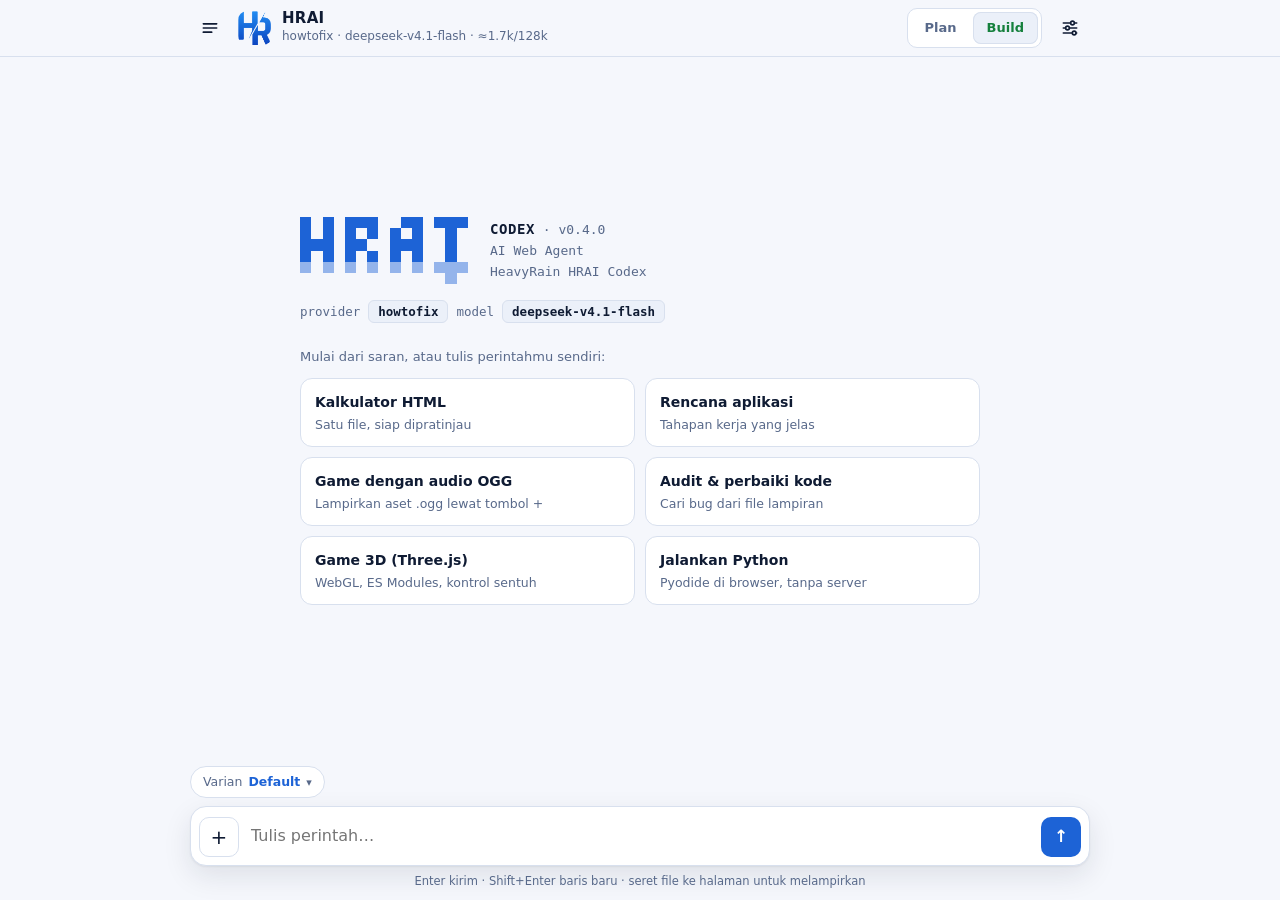
==== commit e7ca98ca: "Add files via upload" ====
--- a/hrai/index.html
+++ b/hrai/index.html
@@ -2,12 +2,13 @@
 <html lang="id"><head><meta charset="utf-8">
 <meta name="viewport" content="width=device-width,initial-scale=1,viewport-fit=cover">
 <meta name="theme-color" content="#012456"><meta name="mobile-web-app-capable" content="yes">
+<link rel="icon" href="icon-192.png" type="image/png"><link rel="apple-touch-icon" href="icon-192.png">
 <title>HRAI — AI Web Agent</title>
 <style>
 :root{--bg:#011a3d;--bg2:#02306e;--panel:rgba(255,255,255,.06);--panel2:rgba(255,255,255,.11);--line:rgba(255,255,255,.13);--fg:#eaf0fc;--dim:#9db0d3;--acc:#4da3ff;--accfg:#04122b;--plan:#f5c542;--build:#4ade80;--err:#ff8a8a;--code:#00122c;--ub:#1f6fe0;color-scheme:dark;box-sizing:border-box;padding-top:env(safe-area-inset-top,0px);padding-bottom:env(safe-area-inset-bottom,0px)}
 @media(prefers-color-scheme:light){:root{--bg:#f3f6fc;--bg2:#e2ebfa;--panel:#fff;--panel2:#eaf0fb;--line:#d3deef;--fg:#0f1b33;--dim:#5a6b8c;--acc:#1f6fe0;--accfg:#fff;--plan:#b7791f;--build:#15803d;--err:#c53030;--code:#f1f5fc;color-scheme:light}}
 *{box-sizing:inherit}
-html,body{height:100%;margin:0;background:var(--bg);color:var(--fg)}
+html,body{height:100%;margin:0;background:var(--bg);color:var(--fg);overscroll-behavior-y:none}
 body{display:flex;flex-direction:column;background:linear-gradient(180deg,var(--bg2),var(--bg) 55%);font:15px/1.6 system-ui,-apple-system,"Segoe UI",Roboto,"Helvetica Neue",sans-serif}
 button,select,input,textarea{font:inherit;color:inherit}
 button{cursor:pointer}
@@ -112,7 +113,7 @@
 :root[data-theme=terang]{--bg:#f7f8fb;--bg2:#f7f8fb;--fg:#1a2233;--dim:#5d6b85;--acc:#1f6fe0;--accfg:#ffffff;--plan:#b7791f;--build:#15803d;--err:#c53030;--code:#eef2f9;--line:#d3dbe9;--panel:#ffffff;--panel2:#e9eef8;--ub:#1f6fe0;color-scheme:light}
 [data-theme=terminal] *,[data-theme=powershell] *,[data-theme=amber] *{border-radius:0!important}
 [data-theme=terminal] .composer,[data-theme=powershell] .composer,[data-theme=amber] .composer{box-shadow:none}
-:root:not([data-theme=hrai]) .logo{background:var(--acc);color:var(--accfg)}
+:root:not([data-theme=hrai]) .logo{background:transparent;color:var(--fg)}
 [data-theme=terang] .t-kw{color:#7c3aed}[data-theme=terang] .t-st{color:#15803d}[data-theme=terang] .t-nm{color:#c2410c}[data-theme=terang] .t-fn{color:#1d4ed8}[data-theme=terang] .t-ty{color:#a16207}[data-theme=terang] .t-cn{color:#dc2626}[data-theme=terang] .t-bi{color:#0e7490}[data-theme=terang] .t-vr,[data-theme=terang] .t-tg{color:#be123c}[data-theme=terang] .t-cm{color:#64748b}[data-theme=terang] .t-at{color:#b45309}[data-theme=terang] .t-jk{color:#0369a1}
 .ac{align-self:stretch;border:1px solid var(--line);background:var(--panel);border-radius:12px;overflow:hidden;font-size:13px}
 .ah{display:flex;align-items:center;gap:8px;padding:8px 12px}
@@ -296,7 +297,8 @@
 header .ib{width:40px;height:40px;border-radius:10px;border:1px solid transparent;background:transparent}
 header .ib:hover{background:var(--panel2);border-color:var(--line)}
 .brand{gap:10px}
-.logo{width:34px;height:34px;border-radius:9px;box-shadow:none;font-size:12px;letter-spacing:.03em;background:var(--acc);color:var(--accfg)}
+.logo{width:34px;height:34px;border-radius:9px;box-shadow:none;font-size:12px;letter-spacing:.03em;background:transparent;color:var(--fg);overflow:hidden}
+.logo img{width:100%;height:100%;object-fit:contain;display:block}
 .ttl b{font-size:15px;font-weight:650;letter-spacing:.02em}
 .ttl span{font-size:12px;color:var(--dim)}
 .seg{border-radius:10px;padding:3px;background:var(--panel);border:1px solid var(--line)}
@@ -418,6 +420,15 @@
 :root[data-theme=oled]{--bg:#000000;--bg2:#000000;--surf:#0a0a0a;--panel:rgba(255,255,255,.05);--panel2:rgba(255,255,255,.09);--line:rgba(232,232,234,.20);--fg:#e8e8ea;--dim:#9a9aa3;--acc:#6ea8fe;--accfg:#000000;--code:#0b0b0d;--ub:#1f5fd1;--plan:#f5c542;--build:#4ade80;--err:#ff8a8a;--sh:0 1px 2px rgba(0,0,0,.3),0 10px 28px rgba(0,0,0,.4);color-scheme:dark;--skw:#c792ea;--sst:#a5e075;--snm:#f78c6c;--sfn:#82aaff;--sty:#ffcb6b;--scn:#ff6e6e;--sbi:#7fdbca;--svr:#f07178;--scm:#8a99ba;--sat:#f9b572;--sjk:#89ddff;}
 :root[data-theme=latte]{--bg:#eff1f5;--bg2:#eff1f5;--surf:#f8f9fb;--panel:#fbfbfd;--panel2:#e6e9ef;--line:#ccd0da;--fg:#4c4f69;--dim:#636780;--acc:#8839ef;--accfg:#ffffff;--code:#e6e9ef;--ub:#8839ef;--plan:#9a5b00;--build:#2f7d1f;--err:#d20f39;--sh:0 1px 2px rgba(76,79,105,.08),0 10px 28px rgba(76,79,105,.14);color-scheme:light;--skw:#8337e5;--sst:#2b731d;--snm:#aa4407;--sfn:#1a5ae0;--sty:#945700;--scn:#aa4407;--sbi:#127078;--svr:#ca0e37;--scm:#636780;--sat:#8a5200;--sjk:#1a5ae0;}
 :root[data-theme=kertas]{--bg:#f4ecd8;--bg2:#f4ecd8;--surf:#faf3e0;--panel:#fbf5e6;--panel2:#ebe0c4;--line:#dccfb4;--fg:#3b3226;--dim:#74634d;--acc:#a8480f;--accfg:#ffffff;--code:#ece2c8;--ub:#a8480f;--plan:#8a5a00;--build:#2f6b2a;--err:#b3261e;--sh:0 1px 2px rgba(60,50,30,.08),0 10px 28px rgba(60,50,30,.14);color-scheme:light;--skw:#7a3b8f;--sst:#3f6b1f;--snm:#a64209;--sfn:#1d5fa8;--sty:#845600;--scn:#a64209;--sbi:#1a6b70;--svr:#a8283a;--scm:#74634d;--sat:#845600;--sjk:#1d5fa8;}
+:root[data-theme=synthwave]{--bg:#1b122c;--bg2:#1b122c;--surf:#25193b;--panel:rgba(255,255,255,.055);--panel2:rgba(255,79,216,.13);--line:rgba(255,126,219,.22);--fg:#f5e9ff;--dim:#b59ad6;--acc:#ff4fd8;--accfg:#160924;--code:#130b21;--ub:#8b2fc9;--plan:#fede5d;--build:#36f9f6;--err:#ff5e7e;--sh:0 1px 2px rgba(0,0,0,.35),0 10px 28px rgba(20,5,40,.5);color-scheme:dark;--skw:#ff7edb;--sst:#72f1b8;--snm:#f97e72;--sfn:#36f9f6;--sty:#fede5d;--scn:#fe4450;--sbi:#36f9f6;--svr:#ff7edb;--scm:#9c84bf;--sat:#fede5d;--sjk:#36f9f6;}
+:root[data-theme=cyberpunk]{--bg:#0f101a;--bg2:#0f101a;--surf:#171928;--panel:rgba(255,255,255,.05);--panel2:rgba(252,238,10,.11);--line:rgba(0,240,255,.22);--fg:#eef2ff;--dim:#93a0c2;--acc:#fcee0a;--accfg:#0b0c14;--code:#090a12;--ub:#b81d5c;--plan:#fcee0a;--build:#05ffa1;--err:#ff2a6d;--sh:0 1px 2px rgba(0,0,0,.35),0 10px 28px rgba(0,0,0,.5);color-scheme:dark;--skw:#ff2a6d;--sst:#05ffa1;--snm:#fcee0a;--sfn:#00f0ff;--sty:#ff9e64;--scn:#ff2a6d;--sbi:#00f0ff;--svr:#d96bff;--scm:#7b88ab;--sat:#fcee0a;--sjk:#00f0ff;}
+:root[data-theme=emerald]{--bg:#091712;--bg2:#091712;--surf:#10231c;--panel:rgba(255,255,255,.05);--panel2:rgba(52,211,153,.11);--line:rgba(110,231,183,.19);--fg:#e3f9ef;--dim:#89b8a4;--acc:#34d399;--accfg:#042016;--code:#06100c;--ub:#0f766e;--plan:#fbbf24;--build:#4ade80;--err:#fb7185;--sh:0 1px 2px rgba(0,0,0,.32),0 10px 28px rgba(0,0,0,.45);color-scheme:dark;--skw:#6ee7b7;--sst:#a7f3d0;--snm:#fbbf24;--sfn:#38bdf8;--sty:#fcd34d;--scn:#fb7185;--sbi:#2dd4bf;--svr:#f472b6;--scm:#6c9c87;--sat:#fbbf24;--sjk:#38bdf8;}
+:root[data-theme=ocean]{--bg:#071925;--bg2:#071925;--surf:#0d2536;--panel:rgba(255,255,255,.05);--panel2:rgba(34,211,238,.11);--line:rgba(103,232,249,.19);--fg:#e2f4ff;--dim:#83acc4;--acc:#22d3ee;--accfg:#041e2b;--code:#04111a;--ub:#0369a1;--plan:#fbbf24;--build:#2dd4bf;--err:#fb7185;--sh:0 1px 2px rgba(0,0,0,.32),0 10px 28px rgba(0,0,0,.45);color-scheme:dark;--skw:#7dd3fc;--sst:#5eead4;--snm:#fb923c;--sfn:#38bdf8;--sty:#fde047;--scn:#fb7185;--sbi:#22d3ee;--svr:#f472b6;--scm:#6d94ab;--sat:#fbbf24;--sjk:#67e8f9;}
+:root[data-theme=crimson]{--bg:#1a0c11;--bg2:#1a0c11;--surf:#26131a;--panel:rgba(255,255,255,.05);--panel2:rgba(251,113,133,.12);--line:rgba(253,164,175,.20);--fg:#fce7ed;--dim:#c294a2;--acc:#fb7185;--accfg:#240810;--code:#12070b;--ub:#be123c;--plan:#fbbf24;--build:#4ade80;--err:#ff6b81;--sh:0 1px 2px rgba(0,0,0,.35),0 10px 28px rgba(0,0,0,.48);color-scheme:dark;--skw:#fda4af;--sst:#86efac;--snm:#fbbf24;--sfn:#f9a8d4;--sty:#fcd34d;--scn:#fb7185;--sbi:#67e8f9;--svr:#f472b6;--scm:#a37483;--sat:#fdba74;--sjk:#fda4af;}
+:root[data-theme=sunset]{--bg:#1e1218;--bg2:#1e1218;--surf:#2b1a22;--panel:rgba(255,255,255,.05);--panel2:rgba(255,123,84,.13);--line:rgba(255,178,107,.21);--fg:#fff0e6;--dim:#c9a197;--acc:#ff7b54;--accfg:#260d06;--code:#140b10;--ub:#c2410c;--plan:#ffd166;--build:#6ee7b7;--err:#ff6b81;--sh:0 1px 2px rgba(0,0,0,.34),0 10px 28px rgba(0,0,0,.46);color-scheme:dark;--skw:#f472b6;--sst:#a7f3d0;--snm:#ffb26b;--sfn:#ff9f68;--sty:#ffd166;--scn:#ff6b81;--sbi:#67e8f9;--svr:#fda4af;--scm:#a6827b;--sat:#ffd166;--sjk:#ffb26b;}
+:root[data-theme=sakura]{--bg:#fdf4f7;--bg2:#fdf4f7;--surf:#ffffff;--panel:#fff9fb;--panel2:#f8e3ec;--line:#ecc9d8;--fg:#3a1929;--dim:#7d4c63;--acc:#db2777;--accfg:#ffffff;--code:#f8e8ef;--ub:#be185d;--plan:#a16207;--build:#15803d;--err:#dc2626;--sh:0 1px 2px rgba(131,24,67,.07),0 10px 28px rgba(131,24,67,.11);color-scheme:light;--skw:#be185d;--sst:#15803d;--snm:#c2410c;--sfn:#7c3aed;--sty:#a16207;--scn:#dc2626;--sbi:#0e7490;--svr:#db2777;--scm:#8c5d73;--sat:#b45309;--sjk:#9d174d;}
+:root[data-theme=matcha]{--bg:#f2f7f3;--bg2:#f2f7f3;--surf:#ffffff;--panel:#f8fcf9;--panel2:#e1efe5;--line:#c4dccb;--fg:#163020;--dim:#4b6e58;--acc:#15803d;--accfg:#ffffff;--code:#e5f1e8;--ub:#166534;--plan:#a16207;--build:#15803d;--err:#c53030;--sh:0 1px 2px rgba(22,48,32,.07),0 10px 28px rgba(22,48,32,.11);color-scheme:light;--skw:#7c3aed;--sst:#15803d;--snm:#c2410c;--sfn:#0f766e;--sty:#9a5b00;--scn:#c53030;--sbi:#0369a1;--svr:#be123c;--scm:#5c7c68;--sat:#b45309;--sjk:#166534;}
+:root[data-theme=sky]{--bg:#f0f7ff;--bg2:#f0f7ff;--surf:#ffffff;--panel:#f7fbff;--panel2:#ddeeff;--line:#c2ddf8;--fg:#0f2942;--dim:#496b8c;--acc:#0369a1;--accfg:#ffffff;--code:#e3f0fd;--ub:#0369a1;--plan:#a16207;--build:#15803d;--err:#dc2626;--sh:0 1px 2px rgba(15,41,66,.07),0 10px 28px rgba(15,41,66,.11);color-scheme:light;--skw:#6d28d9;--sst:#15803d;--snm:#c2410c;--sfn:#0369a1;--sty:#a16207;--scn:#dc2626;--sbi:#0e7490;--svr:#be123c;--scm:#5b7c9c;--sat:#b45309;--sjk:#0369a1;}
 :root .t-kw{color:var(--skw)}:root .t-st{color:var(--sst)}:root .t-nm{color:var(--snm)}:root .t-fn{color:var(--sfn)}:root .t-ty{color:var(--sty)}:root .t-cn{color:var(--scn)}:root .t-bi{color:var(--sbi)}:root .t-vr,:root .t-tg{color:var(--svr)}:root .t-cm{color:var(--scm)}:root .t-at{color:var(--sat)}:root .t-jk{color:var(--sjk)}
 :root[data-font=inter]{--ff:"Inter",system-ui,-apple-system,"Segoe UI",Roboto,"Helvetica Neue",Arial,sans-serif;--fm:ui-monospace,"SF Mono",Menlo,Consolas,"Liberation Mono",monospace;--fs:15px}
 :root[data-font=jakarta]{--ff:"Plus Jakarta Sans",system-ui,-apple-system,"Segoe UI",Roboto,"Helvetica Neue",Arial,sans-serif;--fm:ui-monospace,"SF Mono",Menlo,Consolas,"Liberation Mono",monospace;--fs:15px}
@@ -474,7 +485,7 @@
 </style></head>
 <body>
 
-<header><button class="ib" id="bh" aria-label="Riwayat" title="Riwayat"><svg viewBox="0 0 24 24" width="20" height="20" fill="none" stroke="currentColor" stroke-width="2" stroke-linecap="round" aria-hidden="true"><path d="M4 7h16M4 12h16M4 17h10"/></svg></button><div class="brand"><div class="logo">HR</div><div class="ttl"><b>HRAI</b><span id="sub"></span></div></div><div class="seg" id="mode" role="group" aria-label="Mode kerja"><button data-m="PLAN">Plan</button><button data-m="BUILD">Build</button></div><button class="ib" id="bs" aria-label="Atur" title="Atur"><svg viewBox="0 0 24 24" width="20" height="20" fill="none" stroke="currentColor" stroke-width="2" stroke-linecap="round" aria-hidden="true"><path d="M4 6h8M18 6h2M4 12h2M12 12h8M4 18h10M20 18h0"/><circle cx="15" cy="6" r="2.2"/><circle cx="9" cy="12" r="2.2"/><circle cx="17" cy="18" r="2.2"/></svg></button></header>
+<header><button class="ib" id="bh" aria-label="Riwayat" title="Riwayat"><svg viewBox="0 0 24 24" width="20" height="20" fill="none" stroke="currentColor" stroke-width="2" stroke-linecap="round" aria-hidden="true"><path d="M4 7h16M4 12h16M4 17h10"/></svg></button><div class="brand"><div class="logo"><img src="icon-192.png" alt="HRAI" onerror="this.remove();this.parentElement.textContent='HR'"></div><div class="ttl"><b>HRAI</b><span id="sub"></span></div></div><div class="seg" id="mode" role="group" aria-label="Mode kerja"><button data-m="PLAN">Plan</button><button data-m="BUILD">Build</button></div><button class="ib" id="bs" aria-label="Atur" title="Atur"><svg viewBox="0 0 24 24" width="20" height="20" fill="none" stroke="currentColor" stroke-width="2" stroke-linecap="round" aria-hidden="true"><path d="M4 6h8M18 6h2M4 12h2M12 12h8M4 18h10M20 18h0"/><circle cx="15" cy="6" r="2.2"/><circle cx="9" cy="12" r="2.2"/><circle cx="17" cy="18" r="2.2"/></svg></button></header>
 <div id="ibn" class="ibn" style="display:none"><span>Pasang HRAI di layar utama</span><button class="btn" id="ibi">Pasang</button><button class="ib" id="ibx" aria-label="Tutup">✕</button></div>
 <div id="log"></div>
 <div id="tus"></div>
@@ -498,11 +509,9 @@
 </section>
 <section class="sec"><h4>Tampilan</h4>
 <div class="fld"><label>Tema (/theme)</label><select id="tm" hidden></select><div class="tg" id="tg" role="radiogroup" aria-label="Tema"></div></div><div class="fld"><label for="fz">Font (/font)</label><select id="fz"></select><p class="hintp">Font selain Sistem dan Terminal F4 dimuat dari Google Fonts saat dipilih (perlu internet). Tanpa internet, tampilan otomatis memakai font sistem.</p></div>
-<details class="tokdrop" id="tokdrop"><summary>⚙️ Batas token &amp; langkah (/tokens · /budget · /steps)</summary><div class="tdb">
+<details class="tokdrop" id="tokdrop"><summary>⚙️ Batas token (/tokens · /budget)</summary><div class="tdb">
 <div class="fld"><label>Batas output (/tokens, 1000–128000)</label><input type="text" id="dtok" inputmode="numeric" autocapitalize="off" placeholder="32000"></div>
 <div class="fld"><label>Budget berpikir (/budget, 500–200000, 0 = tanpa batas)</label><input type="text" id="dbud" inputmode="numeric" autocapitalize="off" placeholder="8000"></div>
-<div class="fld"><label>Batas langkah per permintaan (/steps, 10–200)</label><input type="text" id="dstep" inputmode="numeric" autocapitalize="off" placeholder="40"></div>
-<p class="hintp">1 langkah = 1 putaran model beserta tool-nya. Kosongkan kolom lalu ketuk Terapkan untuk kembali ke nilai bawaan (output 32000 · budget 8000 · langkah 40).</p>
 <div class="rowb"><button class="btn" id="dtokr" type="button">Terapkan</button><button class="btn" id="dtokd" type="button">Reset bawaan</button></div>
 <p class="sys" id="dtokm"></p>
 </div></details>
@@ -610,8 +619,8 @@
 /* ---- tools (penyimpanan virtual; tanpa shell) ---- */
 const TL=[["list","Daftar semua file",{}],["read","Baca isi file",{path:1}],["write","Buat/timpa file",{path:1,content:1}],["edit","Ganti satu teks persis di file",{path:1,old:1,new:1}],["grep","Cari teks di semua file",{pattern:1}],["web_search","Cari di internet (hasil: judul, URL, ringkasan). Untuk info terkini/fakta",{query:1}],["open_url","Buka sebuah URL dan baca isi halamannya sebagai teks",{url:1}],["show_image","Tampilkan gambar/foto dari URL internet ke chat (URL langsung ke file .jpg/.png/.webp/.gif, bukan halaman web)",{url:1,name:1}]];
 TL.push(["run_python","Jalankan kode Python di browser (Pyodide/WebAssembly; butuh internet saat pertama kali memuat). File virtual tersedia di direktori kerja, dan file baru atau berubah disimpan balik. Paket bawaan Pyodide (numpy, pandas, matplotlib, scipy, pillow, sympy, dll.) dimuat otomatis dari import. Untuk grafik: matplotlib.use('Agg') lalu plt.savefig('grafik.png'). Tidak ada input(), soket, atau subprocess. Batas waktu 60 detik.",{code:1}]);
+TL.push(["run_node","Jalankan kode Node.js / JavaScript di browser (Web Worker dengan emulasi modul Node: fs, fs/promises, path, buffer, process, crypto, events, url, util, os, assert, querystring, timers). Mendukung require() (termasuk file .js/.json di penyimpanan virtual), top-level await, serta import paket npm ESM via CDN (esm.sh, butuh internet). File virtual tersedia di direktori kerja, dan file baru atau berubah disimpan balik. Tidak ada child_process, soket server, atau paket native C++. Batas waktu 60 detik.",{code:1}]);
 TL.push(["download_video","Unduh file video dari URL langsung (mp4/webm/dll.) ke penyimpanan virtual. Maks 100 MB. Harus tautan langsung ke file, bukan halaman YouTube/TikTok dll. Server harus mengizinkan CORS (atau pengguna mengisi Proxy CORS di Pengaturan). File >10 MB disimpan terpisah: tidak bisa dibaca atau diedit, hanya dirujuk lewat path-nya.",{url:1,name:1}]);
-TL.push(["project","Pilih atau buat proyek aktif (folder di penyimpanan virtual). Panggil SEBELUM menulis file proyek baru (game/aplikasi/situs), atau untuk melanjutkan proyek yang sudah ada. Setelah itu path read/write/edit relatif terhadap folder proyek. Tanpa name = lihat proyek aktif dan daftar proyek.",{name:1}]);
 const sch=p=>{const k=Object.keys(p);return k.length?{type:"object",properties:Object.fromEntries(k.map(x=>[x,{type:"string"}])),required:k}:undefined};
 const T_OA=TL.map(([n,d,p])=>({type:"function",function:{name:n,description:d,parameters:sch(p)||{type:"object",properties:{}}}}));
 const T_AN=TL.map(([n,d,p])=>({name:n,description:d,input_schema:sch(p)||{type:"object",properties:{}}}));
@@ -642,19 +651,12 @@
   try{localStorage.setItem("hrai.gate",JSON.stringify({v:2,ts:Date.now(),y:+y}))}catch(x){}
   done(true)};
  q("#gi2").addEventListener("keydown",ev=>{if(ev.key==="Enter")q("#gb2").click()})})}
-/* ---- proyek: tiap proyek = satu folder tingkat atas; path tool dihitung dari folder proyek aktif ---- */
-const projName=n=>String(n||"").trim().toLowerCase().replace(/[^a-z0-9._-]+/g,"-").replace(/^[-.]+|[-.]+$/g,"").slice(0,40);
-const projs=()=>{const m={};for(const k of Object.keys(FS())){const i=k.indexOf("/");if(i>0){const d=k.slice(0,i);m[d]=(m[d]||0)+1}}return m};
-const projCount=n=>projs()[n]||0,projList=()=>Object.entries(projs()).map(([k,v])=>k+" ("+v+" file)").join(", ")||"(belum ada)";
-const setProj=n=>{if(n)C.proj=n;else delete C.proj;saveC();if(typeof modeUI==="function")modeUI()};
-const PP=p=>{p=String(p||"").trim().replace(/\\/g,"/");if(!C.proj)return p;const sg=p.split("/").filter(x=>x&&x!=="."),o=sg[0]===C.proj?[]:[C.proj];for(const q of sg){if(q==="..")o.pop();else o.push(q)}return o.join("/")};
-const pjNote=()=>"\n\nPROYEK: simpan tiap proyek (game/aplikasi/situs) di folder sendiri dengan pohon rapi, jangan menumpuk file di root. Untuk proyek BARU panggil tool project(name) lebih dulu (nama pendek huruf kecil-tanda hubung, mis. snake-game); untuk melanjutkan proyek yang ada panggil project(namanya). Setelah itu path read/write/edit relatif ke folder proyek aktif: tulis index.html, js/main.js, css/style.css, assets/player.png, data/level1.json (../proyek-lain/x.js untuk keluar folder). Satu file kecil lepas boleh tanpa proyek. Di run_python pakai path lengkap dari root (mis. snake-game/data.csv). Proyek aktif: "+(C.proj||"(tidak ada)")+". Proyek yang ada: "+projList()+".";
 const EXE={
- project:a=>{const n=projName(a&&a.name);if(!n)return(C.proj?"Proyek aktif: "+C.proj:"Tidak ada proyek aktif.")+"\nProyek yang ada: "+projList();setProj(n);const c=projCount(n);return"OK proyek aktif: "+n+(c?" ("+c+" file sudah ada)":" (baru)")+". Path read/write/edit kini relatif terhadap folder "+n+"/. Susun file dalam pohon rapi (index.html, js/, css/, assets/)."},
  download_video:async a=>{if(DLAC||DLB)return"ERROR: unduhan lain masih berjalan.";const u=String(a&&a.url||"").trim();if(!u)return"ERROR: butuh url.";DLAC=new AbortController();if(WTSIG)WTSIG.addEventListener("abort",()=>{try{if(DLAC)DLAC.abort()}catch{}},{once:true});
  try{const r=await dlFile(u,a&&a.name,{signal:DLAC.signal});return"OK · "+r.name+" · "+fmtB(r.size)+" · "+r.mime+(r.big?" · disimpan terpisah (besar; tidak bisa dibaca, rujuk lewat path-nya)":"")+"\n[file disimpan: "+r.name+"]"}catch(e){return"ERROR: "+(e.message||e)}finally{DLAC=null}},
  run_python:async a=>{const code=String(a&&a.code||"");if(!code.trim())return"ERROR: butuh code (kode Python).";if(WTSIG)WTSIG.addEventListener("abort",()=>pyStop("Dihentikan pengguna"),{once:true});try{const r=await pyRun(code,{}),ch=pyApply(r);return pyFmt(r,ch,true)}catch(e){return"ERROR: "+(e.message||e)}},
- list:()=>(C.proj?"[Proyek aktif: "+C.proj+" - path relatif terhadap folder ini. Proyek: "+projList()+"]\n":"")+Object.entries(FS()).sort((x,y)=>x[0]<y[0]?-1:1).map(([k,v])=>k+"  ("+(isBin(v)?"aset "+(binMime(v)||"biner")+", "+fmtB(binSize(v)):v.split("\n").length+" baris, "+(v.length/1024).toFixed(1)+" KB")+")").join("\n")||"(kosong)",
+ run_node:async a=>{const code=String(a&&a.code||"");if(!code.trim())return"ERROR: butuh code (kode Node.js/JavaScript).";if(WTSIG)WTSIG.addEventListener("abort",()=>ndStop("Dihentikan pengguna"),{once:true});try{const r=await ndRun(code,{}),ch=pyApply(r,"node");return pyFmt(r,ch,true,"Node.js")}catch(e){return"ERROR: "+(e.message||e)}},
+ list:()=>Object.entries(FS()).map(([k,v])=>k+"  ("+(isBin(v)?"aset "+(binMime(v)||"biner")+", "+fmtB(binSize(v)):v.split("\n").length+" baris, "+(v.length/1024).toFixed(1)+" KB")+")").join("\n")||"(kosong)",
  read:a=>{const f=FS();if(!(a.path in f))return "ERROR: file tidak ada. File tersedia: "+(Object.keys(f).join(", ")||"(kosong)");const v=f[a.path];if(isBin(v)&&!/^data:image\//i.test(v))return binNote(a.path,v);if(/^data:image\//i.test(v))return "["+a.path+" · file gambar ("+(v.length/1024).toFixed(0)+" KB data URL) — tidak perlu dibaca; file ini sudah ditampilkan di chat via show_image]";return "["+a.path+" · "+v.split("\n").length+" baris · "+(v.length/1024).toFixed(1)+" KB · isi LENGKAP, tidak terpotong]\n"+v},
  write:a=>{if(typeof a.path!=="string"||!a.path||typeof a.content!=="string")return"ERROR write butuh path dan content berupa teks.";if(a.content.startsWith("[isi file ada di penyimpanan virtual"))return"DITOLAK: itu hanya penanda riwayat, bukan isi file. Gunakan read untuk melihat isi asli lalu edit, atau tulis isi lengkap yang sebenarnya.";const f=FS();if(isBin(f[a.path]))return"DITOLAK: "+a.path+" adalah aset biner (audio/gambar) dan tidak boleh ditimpa dengan teks. Pakai nama file lain.";rec(a.path,f[a.path]??null,a.content,"write");f[a.path]=a.content;setFS(f);return "OK ditulis "+a.path+" ("+a.content.length+" karakter)"},
  edit:a=>{const f=FS(),s=f[a.path];if(s==null)return "ERROR: file tidak ada";if(isBin(s))return "ERROR: aset biner tidak bisa diedit";if(typeof a.old!=="string"||!a.old||typeof a.new!=="string")return "ERROR: edit butuh old (tidak kosong) dan new berupa teks";const n=s.split(a.old).length-1;if(n!==1)return "ERROR: teks lama ditemukan "+n+"x (harus tepat 1x)";f[a.path]=s.replace(a.old,()=>a.new);setFS(f);rec(a.path,s,f[a.path],"edit");return "OK diedit "+a.path},
@@ -722,9 +724,9 @@
 };
 const IMGN="\n\nGAMBAR: aplikasi ini tidak dapat MENGHASILKAN gambar raster/foto. Jika pengguna meminta gambar, ilustrasi, ikon, logo, atau diagram, buat sebagai SVG yang valid (selalu sertakan xmlns=\"http://www.w3.org/2000/svg\" dan viewBox; tanpa gambar atau font eksternal; tanpa <script>). Simpan sebagai file .svg dengan write, atau tulis dalam blok ```svg. Aplikasi menampilkan SVG langsung di chat dan pengguna dapat mengunduhnya sebagai PNG atau SVG. Jika pengguna meminta FOTO/gambar dari internet, jangan mengarang SVG palsu — cari dengan web_search bila perlu, ambil URL yang menunjuk LANGSUNG ke file gambarnya (berakhiran .jpg/.png/.webp/.gif, bukan halaman HTML), lalu panggil show_image(url) agar foto tampil di chat dengan tombol unduh.";
 const ASN="\n\nASET BINER: pengguna dapat melampirkan file audio .ogg (juga gambar/gif) sebagai aset game. File itu tersimpan di penyimpanan virtual sebagai aset biner: muncul di list, tetapi read tidak membaca isinya dan write/edit tidak boleh menimpanya. Rujuk lewat path persisnya di kode, mis. new Audio('jump.ogg') atau <audio src='bgm.ogg'> (path relatif terhadap file HTML); pratinjau HRAI memuat aset itu otomatis. Putar audio hanya setelah interaksi pengguna (klik/ketuk) agar tidak diblokir browser, dan sediakan tombol mute serta kendali volume. Jangan mengarang aset yang tidak ada di list.";
-const DEVN=`\n\nPROYEK WEB/GAME: pratinjau berjalan di iframe sandbox dan mendukung HTML5, CSS3, WebGL, ES Modules, dan importmap. Proyek boleh banyak file: tulis index.html + main.js + modul lain, impor dengan path relatif (import {Player} from './player.js'; import() dinamis juga bisa), lalu pratinjau index.html. fetch/XHR/Image/Audio ke file virtual (json, gltf, glb, png, ogg, mp3, shader, dll.) dan url() di CSS ikut dimuat otomatis. Pointer Lock dan Fullscreen diizinkan; audio dan pointer lock harus dimulai dari klik/ketuk pengguna (sediakan tombol Mulai). localStorage/sessionStorage hanya di memori (hilang saat dimuat ulang). Library lewat CDN dengan versi dipin, bukan latest. Three.js (r187): pakai importmap, bukan three.min.js (sudah dihapus): <\x73cript type="importmap">{"imports":{"three":"https://cdn.jsdelivr.net/npm/three@0.187.0/build/three.module.js","three/addons/":"https://cdn.jsdelivr.net/npm/three@0.187.0/examples/jsm/"}}<\/script> lalu <\x73cript type="module">import * as THREE from 'three'; import {OrbitControls} from 'three/addons/controls/OrbitControls.js'; ...<\/script>. Tips game 3D di HP: renderer.setPixelRatio(Math.min(devicePixelRatio,2)), tangani resize, renderer.setAnimationLoop dengan delta waktu, sediakan kontrol sentuh (joystick/tombol virtual) selain keyboard, dan hindari API yang sudah deprecated. PYTHON: tool run_python menjalankan kode Python (Pyodide/WebAssembly) di browser. Pakai untuk menghitung, menguji logika, mengolah data/CSV/gambar, atau membuat grafik (matplotlib.use('Agg'); plt.savefig('grafik.png') lalu show_image). File virtual ada di direktori kerja (open('data.csv')); file baru/berubah disimpan balik. Tidak ada input(), soket, atau subprocess; paket bawaan Pyodide dimuat otomatis dari import.`;
+const DEVN=`\n\nPROYEK WEB/GAME: pratinjau berjalan di iframe sandbox dan mendukung HTML5, CSS3, WebGL, ES Modules, dan importmap. Proyek boleh banyak file: tulis index.html + main.js + modul lain, impor dengan path relatif (import {Player} from './player.js'; import() dinamis juga bisa), lalu pratinjau index.html. fetch/XHR/Image/Audio ke file virtual (json, gltf, glb, png, ogg, mp3, shader, dll.) dan url() di CSS ikut dimuat otomatis. Pointer Lock dan Fullscreen diizinkan; audio dan pointer lock harus dimulai dari klik/ketuk pengguna (sediakan tombol Mulai). localStorage/sessionStorage hanya di memori (hilang saat dimuat ulang). Library lewat CDN dengan versi dipin, bukan latest. Three.js (r187): pakai importmap, bukan three.min.js (sudah dihapus): <\x73cript type="importmap">{"imports":{"three":"https://cdn.jsdelivr.net/npm/three@0.187.0/build/three.module.js","three/addons/":"https://cdn.jsdelivr.net/npm/three@0.187.0/examples/jsm/"}}<\/script> lalu <\x73cript type="module">import * as THREE from 'three'; import {OrbitControls} from 'three/addons/controls/OrbitControls.js'; ...<\/script>. Tips game 3D di HP: renderer.setPixelRatio(Math.min(devicePixelRatio,2)), tangani resize, renderer.setAnimationLoop dengan delta waktu, sediakan kontrol sentuh (joystick/tombol virtual) selain keyboard, dan hindari API yang sudah deprecated. PYTHON: (1) tool run_python menjalankan kode Python headless di Web Worker (Pyodide/WebAssembly; tanpa input(), soket, atau subprocess) untuk menghitung, mengolah data/CSV/gambar, atau membuat grafik (matplotlib.use('Agg'); plt.savefig('grafik.png') lalu show_image). (2) PRATINJAU PYTHON INTERAKTIF DI WEB: setiap file .py yang kamu tulis dengan write/edit otomatis memunculkan tombol "▶ Jalankan <file>.py (Web)" dan juga dapat dijalankan langsung oleh pengguna lewat perintah "python <file>.py" atau dari pengelola file. Pratinjau web mendukung terminal interaktif (print() realtime + input() langsung dari kotak input web), game 2D dengan shim bawaan pygame (display, draw, Rect, Surface, event, key, mouse, time.Clock, font, image, transform, mixer, sprite, math.Vector2 + tombol kontrol sentuh di HP), dan grafik turtle. File virtual (gambar/audio/data) ikut dimuat dan perubahan file disimpan balik. NODE.JS: tool run_node menjalankan kode Node.js / JavaScript di browser (Web Worker dengan emulasi modul bawaan: fs, fs/promises, path, buffer, process, crypto, events, url, util, os, assert, querystring, timers). Mendukung require() (termasuk file .js/.json di penyimpanan virtual), top-level await, serta import paket npm ESM via CDN (esm.sh, butuh internet). File virtual ada di direktori kerja (fs.readFileSync('data.json','utf8')); file baru/berubah disimpan balik. Tidak ada child_process, soket server, atau paket native C++.`;
 const VIDN=`\n\nVIDEO: tool download_video mengunduh video dari URL langsung ke penyimpanan virtual (maks 100 MB; hanya tautan langsung ke file .mp4/.webm, bukan halaman YouTube/TikTok; server harus mengizinkan CORS atau pengguna mengisi Proxy CORS). File video/audio >10 MB disimpan terpisah: tidak bisa dibaca atau diedit dan tidak dimuat otomatis di pratinjau (batas pratinjau 10 MB). Rujuk lewat path-nya, mis. <video src="clip.mp4" controls playsinline>.`;
-const SYS=()=>"Kamu HRAI, asisten coding di HP. Jawab ringkas dalam bahasa Indonesia. Kamu punya penyimpanan file virtual di browser (tool list/read/write/edit/grep) DAN akses internet melalui tool web_search (cari info terkini/fakta berita), open_url (baca isi sebuah URL), serta show_image (tampilkan gambar/foto dari URL langsung ke file gambar di chat); TIDAK ada shell, tetapi ada tool run_python untuk menjalankan Python di browser. KONTEN DEWASA: aplikasi menampilkan verifikasi 18+ saat permintaan terdeteksi dewasa — jika tool internet mengembalikan \"DITOLAK: verifikasi 18+ ditolak pengguna\", hormati dan jelaskan bahwa pengguna bisa mencoba lagi lalu menyelesaikan verifikasi; jika verifikasi lolos, lanjutkan konten dewasa sesuai kebijakan provider modelmu — jika provider menolak, sampaikan bahwa yang menolak adalah kebijakan provider, bukan aplikasi. BATAS MUTLAK: JANGAN PERNAH membuat, mencari, atau menampilkan konten seksual yang melibatkan anak di bawah umur / pelajar / minor, apa pun alasannya — tolak keras. JANGAN pernah mengatakan tidak punya akses internet — langsung pakai web_search untuk pertanyaan tentang hal terkini, lalu open_url pada hasil terrelevan untuk detail. Jika tool internet gagal dengan galat CORS/proxy, sarankan pengguna mengisi kolom Proxy CORS di menu Atur (Cloudflare Worker hrai-worker.js atau hrai-proxy.py). Pengguna bisa melihat pratinjau file .html yang kamu tulis (satu file mandiri atau proyek beberapa file; lihat PROYEK WEB/GAME di bawah). File yang dilampirkan pengguna otomatis ada di penyimpanan virtual; gunakan read. Untuk file besar, tulis bertahap (kerangka dulu, lalu tambah per bagian dengan edit). Tool read selalu mengembalikan isi file LENGKAP dalam satu panggilan: baca file utuh sekali saja, jangan membaca per potongan dan jangan menelusuri file dengan grep berulang jika bisa dibaca utuh.\n"+(C.mode==="PLAN"?"MODE AKTIF: PLAN. Hanya baca dan susun rencana bertahap; jangan menulis/mengedit file.":"MODE AKTIF: BUILD. Eksekusi penuh: tulis dan edit file sesuai kebutuhan, lalu ringkas hasilnya. Jika ada rencana dari mode PLAN di percakapan, jalankan tahap demi tahap.")+IMGN+ASN+VIDN+DEVN+pjNote()+fsNote();
+const SYS=()=>"Kamu HRAI, asisten coding di HP. Jawab ringkas dalam bahasa Indonesia. Kamu punya penyimpanan file virtual di browser (tool list/read/write/edit/grep) DAN akses internet melalui tool web_search (cari info terkini/fakta berita), open_url (baca isi sebuah URL), serta show_image (tampilkan gambar/foto dari URL langsung ke file gambar di chat); TIDAK ada shell, tetapi ada tool run_python dan run_node untuk menjalankan Python dan Node.js/JavaScript di browser, serta pratinjau Python interaktif di web (terminal input()/print(), pygame 2D, turtle) untuk file .py yang disimpan. KONTEN DEWASA: aplikasi menampilkan verifikasi 18+ saat permintaan terdeteksi dewasa — jika tool internet mengembalikan \"DITOLAK: verifikasi 18+ ditolak pengguna\", hormati dan jelaskan bahwa pengguna bisa mencoba lagi lalu menyelesaikan verifikasi; jika verifikasi lolos, lanjutkan konten dewasa sesuai kebijakan provider modelmu — jika provider menolak, sampaikan bahwa yang menolak adalah kebijakan provider, bukan aplikasi. BATAS MUTLAK: JANGAN PERNAH membuat, mencari, atau menampilkan konten seksual yang melibatkan anak di bawah umur / pelajar / minor, apa pun alasannya — tolak keras. JANGAN pernah mengatakan tidak punya akses internet — langsung pakai web_search untuk pertanyaan tentang hal terkini, lalu open_url pada hasil terrelevan untuk detail. Jika tool internet gagal dengan galat CORS/proxy, sarankan pengguna mengisi kolom Proxy CORS di menu Atur (Cloudflare Worker hrai-worker.js atau hrai-proxy.py). Pengguna bisa melihat pratinjau file .html dan menjalankan langsung file .py yang kamu tulis (satu file mandiri atau proyek beberapa file; lihat PROYEK WEB/GAME di bawah). File yang dilampirkan pengguna otomatis ada di penyimpanan virtual; gunakan read. Untuk file besar, tulis bertahap (kerangka dulu, lalu tambah per bagian dengan edit). Tool read selalu mengembalikan isi file LENGKAP dalam satu panggilan: baca file utuh sekali saja, jangan membaca per potongan dan jangan menelusuri file dengan grep berulang jika bisa dibaca utuh.\n"+(C.mode==="PLAN"?"MODE AKTIF: PLAN. Hanya baca dan susun rencana bertahap; jangan menulis/mengedit file.":"MODE AKTIF: BUILD. Eksekusi penuh: tulis dan edit file sesuai kebutuhan, lalu ringkas hasilnya. Jika ada rencana dari mode PLAN di percakapan, jalankan tahap demi tahap.")+IMGN+ASN+VIDN+DEVN+fsNote();
 
 /* ---- render ---- */
 const esc=s=>String(s).replace(/[&<>"]/g,c=>({"&":"&amp;","<":"&lt;",">":"&gt;","\"":"&quot;"}[c]));
@@ -770,20 +772,20 @@
    out.push((ord?"<ol>":"<ul>")+it.map(([n,t])=>"<li"+(n>=2?' style="margin-left:'+Math.min(4,Math.floor(n/2))*1.2+'em"':"")+">"+E(t)+"</li>").join("")+(ord?"</ol>":"</ul>"));continue}
   para.push(l);i++}
  flush();return out.join("")}
-const md=s=>{const P=s.split("```");return P.map((x,i)=>{if(i%2){const n=x.indexOf("\n"),c=n<0?x:x.slice(n+1),h=x.slice(0,n<0?0:n).trim().toLowerCase()==="html"||/^\s*<(!doctype|html)/i.test(c);const pre=`<pre>${h?'<button class="cp pb">▶ Pratinjau</button>':/^(py|python|python3)$/.test(x.slice(0,n<0?0:n).trim().split(/\s/)[0].toLowerCase())?'<button class="cp pb rb">▶ Jalankan</button>':""}<button class="cp">salin</button><code>${hl(c,x.slice(0,n<0?0:n).trim().split(/\s/)[0]||(h?"html":""))}</code></pre>`;const lg=x.slice(0,n<0?0:n).trim().split(/\s/)[0].toLowerCase();if(i<P.length-1&&(lg==="svg"||/^(|xml|html)$/.test(lg))&&/^\s*(<\?xml[^>]*\?>\s*)?<svg[\s>]/i.test(c)&&/<\/svg>\s*$/i.test(c))return svgCard(c.trim(),"")+`<details class="svgd"><summary>Kode SVG</summary>${pre}</details>`;return pre}return mdt(x)}).join("")};
+const md=s=>{const P=s.split("```");return P.map((x,i)=>{if(i%2){const n=x.indexOf("\n"),c=n<0?x:x.slice(n+1),lg=x.slice(0,n<0?0:n).trim().split(/\s/)[0].toLowerCase(),h=lg==="html"||/^\s*<(!doctype|html)/i.test(c);const pre=`<pre>${h?'<button class="cp pb">▶ Pratinjau</button>':/^(py|python|python3)$/.test(lg)?'<button class="cp pb rb">▶ Jalankan</button>':/^(js|javascript|node|nodejs|mjs|cjs)$/.test(lg)?'<button class="cp pb rbn">▶ Jalankan</button>':""}<button class="cp">salin</button><code>${hl(c,lg||(h?"html":""))}</code></pre>`;if(i<P.length-1&&(lg==="svg"||/^(|xml|html)$/.test(lg))&&/^\s*(<\?xml[^>]*\?>\s*)?<svg[\s>]/i.test(c)&&/<\/svg>\s*$/i.test(c))return svgCard(c.trim(),"")+`<details class="svgd"><summary>Kode SVG</summary>${pre}</details>`;return pre}return mdt(x)}).join("")};
 const log=$("#log"),add=(cls,html="")=>{const d=document.createElement("div");d.className=cls;d.innerHTML=html;log.append(d);log.scrollTop=cls==="hero"?0:log.scrollHeight;return d};
 log.addEventListener("error",e=>{const t=e.target;if(t&&t.classList&&t.classList.contains("svgi")){const p=document.createElement("p");p.className="sys";p.textContent="SVG tidak valid atau tidak bisa dirender.";const c=t.closest(".svgc"),a=c&&c.querySelector(".svga");if(a)a.remove();t.replaceWith(p)}},true);
 function draw(){modeUI();log.innerHTML="";if(!H.length)add("hero",`<div class="bn">${logoSvg()}<div class="bt"><b>CODEX</b> · v0.4.0<div>AI Web Agent</div><div>HeavyRain HRAI Codex</div></div></div><div class="bi"><span>provider</span><b>${esc(prov(C.provider).id)}</b><span>model</span><b>${esc(prov(C.provider).model||"-")}</b></div><p>Mulai dari saran, atau tulis perintahmu sendiri:</p><div class="chips"><button data-q="Buatkan halaman HTML kalkulator sederhana dan simpan sebagai kalkulator.html"><b>Kalkulator HTML</b><span>Satu file, siap dipratinjau</span></button><button data-q="Susun rencana bertahap untuk aplikasi catatan harian"><b>Rencana aplikasi</b><span>Tahapan kerja yang jelas</span></button><button data-q="Buatkan game HTML5 sederhana yang memakai file audio .ogg yang saya lampirkan sebagai efek suara dan musik latar"><b>Game dengan audio OGG</b><span>Lampirkan aset .ogg lewat tombol +</span></button><button data-q="Audit kode pada file yang saya lampirkan, temukan bug, lalu perbaiki"><b>Audit &amp; perbaiki kode</b><span>Cari bug dari file lampiran</span></button><button data-q="Buatkan game 3D sederhana dengan Three.js (ES Modules + importmap CDN), kontrol sentuh untuk HP, lalu pratinjau index.html"><b>Game 3D (Three.js)</b><span>WebGL, ES Modules, kontrol sentuh</span></button><button data-q="Pakai tool run_python: buat 200 angka acak, hitung rata-rata dan simpangan baku, lalu buat histogram dengan matplotlib dan tampilkan gambarnya"><b>Jalankan Python</b><span>Pyodide di browser, tanpa server</span></button></div>`);
  const res={};H.forEach(m=>{if(m.role==="tool")res[m.tool_call_id]=m.content});
  for(const m of H){if(m.sum){add("thw",`<details class="thd"><summary>Ringkasan percakapan</summary><div class="thx">${esc(m.content)}</div></details>`);continue}if(m.sys||m.hid)continue;if(m.role==="user")add("u",uHtml(m));else if(m.role==="assistant"){if(m.content)add("a",md(m.content));for(const t of m.tool_calls||[]){const n=t.function.name;if(n==="show_image"){let a={};try{a=JSON.parse(t.function.arguments)}catch{}const rm=/^OK (\S+)/.exec(res[t.id]||"");let pth=rm?rm[1]:"";if(!pth&&a.name)pth="gambar/"+String(a.name).replace(/[\\/:*?"<>|]/g,"-");let src=pth&&FS()[pth];if(!src&&a.name)src=FS()["gambar/"+a.name];if(src)add("imgw",imgCard(src,(pth||"foto.png").split("/").pop()));continue}if(n!=="write"&&n!=="edit")continue;let a={};try{a=JSON.parse(t.function.arguments)}catch{}finCard(newCard(n),n,a,res[t.id]||"")}}}}
-const modeUI=()=>{document.querySelectorAll("#mode button").forEach(b=>b.classList.toggle("on",b.dataset.m===C.mode));$("#mode").dataset.m=C.mode;const p=prov(C.provider);$("#sub").textContent=p.id+" · "+p.model+(varCur(p)!=="default"?" · "+VLAB[varCur(p)]:"")+" · ≈"+fk(est())+"/"+fk(C.ctx||128000)+(C.proj?" · \u{1F4C1} "+C.proj:"");if(typeof tusUI==="function")tusUI();if(typeof varUI==="function")varUI()};
+const modeUI=()=>{document.querySelectorAll("#mode button").forEach(b=>b.classList.toggle("on",b.dataset.m===C.mode));$("#mode").dataset.m=C.mode;const p=prov(C.provider);$("#sub").textContent=p.id+" · "+p.model+(varCur(p)!=="default"?" · "+VLAB[varCur(p)]:"")+" · ≈"+fk(est())+"/"+fk(C.ctx||128000);if(typeof tusUI==="function")tusUI();if(typeof varUI==="function")varUI()};
 /* ---- statistik token sesi (usage asli dari API bila tersedia) ---- */
 let TU={pin:0,pout:0},OA={pin:0,pout:0};
 const tusUI=()=>{const b=$("#tus");if(!b)return;if(!H.length&&!TU.pin&&!TU.pout){b.innerHTML="";return}
  b.innerHTML=`<span>Token sesi: masuk <b>${fk(TU.pin)}</b><span class="tsep">·</span> keluar <b>${fk(TU.pout)}</b><span class="tsep">·</span> total <b>${fk(TU.pin+TU.pout)}</b></span><span class="tsep">·</span><span>konteks ≈<b>${fk(est())}</b>/${fk(C.ctx||128000)}</span><span class="tsep">·</span><span>output <b>${fk(MT())}</b> · budget berpikir <b>${BG()?fk(BG()):"∞"}</b></span>`};
 
 /* ---- jaringan ---- */
-async function sse(r,cb){const rd=r.body.getReader(),dc=new TextDecoder();let b="";const ln=l=>{if(!l.startsWith("data:"))return;const s=l.slice(5).trim();if(!s||s==="[DONE]")return;let o;try{o=JSON.parse(s)}catch{return}if(o&&typeof o==="object"&&((o.error&&typeof o.error==="object")||o.type==="error"))throw new Error(String((o.error&&o.error.message)||o.message||"Kesalahan dari server").slice(0,300));try{cb(o)}catch{}};for(;;){const{done,value}=await rd.read();if(done)break;LT=LD=Date.now();b+=dc.decode(value,{stream:true});const L=b.split("\n");b=L.pop();for(const l of L)ln(l)}b+=dc.decode();ln(b.trim())}
+async function sse(r,cb){const rd=r.body.getReader(),dc=new TextDecoder();let b="";const ln=l=>{if(!l.startsWith("data:"))return;const s=l.slice(5).trim();if(!s||s==="[DONE]")return;let o;try{o=JSON.parse(s)}catch{return}if(o&&typeof o==="object"&&((o.error&&typeof o.error==="object")||o.type==="error"))throw new Error(String((o.error&&o.error.message)||o.message||"Kesalahan dari server").slice(0,300));try{cb(o)}catch{}};for(;;){const{done,value}=await rd.read();if(done)break;LT=Date.now();b+=dc.decode(value,{stream:true});const L=b.split("\n");b=L.pop();for(const l of L)ln(l)}b+=dc.decode();ln(b.trim())}
 const chk=async r=>{if(!r.ok)throw new Error("HTTP "+r.status+" "+(await r.text()).slice(0,300))};
 async function callOA(p,sys,onT,onR,onC){LRC="";
  const lu=lastRealUser(),r=await vTry(p,async vp=>{const b={model:p.model,stream:true,messages:[{role:"system",content:sys},...H.map((m,i)=>oaClean(m,i>lu))],tools:T_OA};if(mctOf(p))b.max_completion_tokens=MT();else{b.temperature=.7;b.max_tokens=MT()}if(vp)Object.assign(b,vp);const r=await pf(p,p.url.replace(/\/$/,"")+"/chat/completions",{method:"POST",signal:SG.signal,headers:Object.assign({"Content-Type":"application/json"},p.key?{Authorization:"Bearer "+p.key}:{}),body:JSON.stringify(b)});await chk(r);return r});
@@ -808,7 +810,7 @@
 let SG=null,TC=0,FR="";
 const TRUNC=/^(length|max_tokens|MAX_TOKENS|max_output_tokens)$/;
 const NUDGE={budget:"[sistem] Kamu berpikir terlalu lama tanpa menghasilkan hasil, jadi prosesnya dihentikan. Jangan berpikir panjang lagi: langsung ambil keputusan dan kerjakan (tulis file / panggil tool) memakai rencana di catatan pemikiranmu. Untuk file besar, tulis bertahap.",length:"[sistem] Jawabanmu terpotong karena batas token output, jadi tool call terakhir tidak dijalankan. Jangan ulangi pemikiran panjang: langsung lanjutkan tugas. Untuk file besar, tulis bertahap (kerangka dulu, lalu tambahkan per bagian dengan edit) agar tiap langkah pendek.",empty:"[sistem] Responsmu berhenti sebelum menghasilkan jawaban atau tool call. Langsung lanjutkan tugas memakai rencana di catatan pemikiranmu; jangan ulangi pemikiran panjang. Untuk file besar, tulis bertahap."};
-const MT=()=>C.maxTok||32000,BG=()=>C.budget??8000,SMAX=()=>Math.max(10,Math.min(200,Math.round(+C.maxSteps)||40));
+const MT=()=>C.maxTok||32000,BG=()=>C.budget??8000;
 /* ---- varian model: default · low · mid · high · xhigh · max (terdeteksi otomatis per model) ---- */
 const VLAB={default:"Default",low:"Low",mid:"Mid",high:"High",xhigh:"XHigh",max:"Max"};
 const VDES={default:"Pakai bawaan model. Tidak ada parameter tambahan yang dikirim.",low:"Paling hemat dan cepat. Cocok untuk tugas sederhana.",mid:"Seimbang antara kecepatan, biaya, dan kualitas.",high:"Penalaran lebih dalam untuk tugas sulit.",xhigh:"Lebih dalam dari High, untuk coding agentik yang panjang.",max:"Kemampuan tertinggi tanpa batas token. Paling lambat dan paling mahal."};
@@ -897,33 +899,28 @@
 const oaClean=(m,cur)=>m.role==="assistant"?Object.assign({role:"assistant",content:m.content},m.tool_calls?{tool_calls:m.tool_calls.map(t=>({id:t.id,type:t.type,function:t.function}))}:{},cur&&m.rc?{reasoning_content:m.rc}:{}):m.role==="tool"?{role:"tool",tool_call_id:m.tool_call_id,content:m.content}:oaMsg(m);
 async function agent(){
  const p=prov(C.provider);if(!p.key&&!keyless(p)){add("er","API key untuk "+p.id+" belum diisi. Buka Atur.");add("thw",`<button class="btn pvf" data-retry="1">↻ Kirim ulang pesan terakhir</button>`);return}if(!p.model){add("er","Model untuk "+p.id+" belum dipilih. Buka Atur lalu ketuk Ambil.");add("thw",`<button class="btn pvf" data-retry="1">↻ Kirim ulang pesan terakhir</button>`);return}
- ctrl=new AbortController();$("#go").textContent="■";keep(true);let cont=0,done=false,acOK=true,fail=null;const wrote=new Set,wroteSvg=new Set,tg=mkG("Giliran AI");CG=tg;
- const MS=SMAX();try{for(let step=0;step<MS;step++){
+ ctrl=new AbortController();$("#go").textContent="■";keep(true);try{if(cur)LS["hrai.run"]=JSON.stringify({id:cur,ts:Date.now()})}catch{}flushS();let cont=0,done=false,acOK=true,fail=null;const wrote=new Set,wroteSvg=new Set,wrotePy=new Set,tg=mkG("Giliran AI");CG=tg;
+ const MS=Math.max(10,Math.min(200,Math.round(+C.maxSteps)||40));try{for(let step=0;step<MS;step++){
   if(acOK&&C.ac!==false&&est()>.85*(C.ctx||128000)){const cr=await compact(true);if(cr===false)acOK=false}log.querySelectorAll(".ac").forEach(x=>{if(x.dataset.n!=="write"&&x.dataset.n!=="edit")x.remove()});let rt="",over=false,last="",text="",calls=[];TC=0;FR="";SG=new AbortController();ctrl.signal.addEventListener("abort",()=>SG.abort());
   const t0=Date.now(),tk=mkTk(),a=add("a");let raf=0;
   const onT=t=>{got=true;last=t;endTk(tk,rt,t0);if(!raf)raf=requestAnimationFrame(()=>{raf=0;a.innerHTML=md(last);log.scrollTop=log.scrollHeight})};
   const onR=t=>{got=true;rt+=t;if(C.think!==false)tk.querySelector(".tt").textContent=rt.slice(-260);log.scrollTop=log.scrollHeight;if(BG()&&!last&&!TC&&rt.length/4>=BG()){over=true;SG.abort()}};
   const cards={};let rafC=0,pc=null;const onC=cs=>{got=true;pc=cs;endTk(tk,rt,t0);if(!rafC)rafC=requestAnimationFrame(()=>{rafC=0;pc.forEach((c,k)=>{if(!c||!c.name)return;const d=cards[k]||(cards[k]=newCard(c.name));d.dataset.live=1;fillCard(d,c.name,pj(c.args||""),true)})})};
   const f=p.type==="anthropic"?callAN:p.type==="gemini"?callGM:callOA;
-  let stall=false,got=false;/* macet: 120 dtk tanpa data; atau baru kembali dari latar dan 25 dtk tak ada satu byte pun (soket kemungkinan sudah dimatikan sistem) */
-  const wd=setInterval(()=>{if(p.type==="gemini"||over||document.visibilityState!=="visible")return;const n=Date.now();if(n-LT>120000||(VIS_AT>RQ0&&LD<VIS_AT&&n-VIS_AT>25000&&VIS_AT-HID_AT>15000)){stall=true;SG.abort()}},5000);
+  let stall=false,got=false;const wd=setInterval(()=>{if(p.type!=="gemini"&&document.visibilityState==="visible"&&Date.now()-LT>120000&&!over){stall=true;SG.abort()}},5000);
   const resetSt=()=>{rt="";last="";text="";calls=[];got=false;Object.values(cards).forEach(x=>x.remove());for(const k in cards)delete cards[k];a.innerHTML="";tk.style.display="";tk.querySelector(".tt").textContent=""};
   let ib=0;
   try{for(let tr=0;;tr++){try{LT=Date.now();RQ0=LT;({text,calls}=await f(p,SYS(),onT,onR,onC));break}catch(e){
    if(over){text=last;calls=[];break}if(ctrl.signal.aborted)throw e;if(!(stall||isNet(e)))throw e;
    const intr=document.visibilityState!=="visible"||HID_AT>=RQ0;
-   if(intr&&ib<60){ib++;tr--;stall=false;const hid=document.visibilityState!=="visible";
-    /* menyambung ulang SENDIRI walau di latar (keep-alive audio menjaga halaman tetap hidup); baru menunggu layar aktif jika berkali-kali gagal */
-    if(ib===1)add("sys",esc(hid?"Koneksi terputus saat layar dikunci atau aplikasi di latar. Menyambung ulang otomatis…":"Koneksi terputus setelah aplikasi di latar. Menyambung ulang otomatis…"));
-    resetSt();
-    if(hid&&ib>8){notify("HRAI menunggu","Koneksi belum pulih. Buka HRAI untuk melanjutkan.");await waitVisible(ctrl.signal)}
-    else if(navigator.onLine===false)await waitOnline(ctrl.signal,60000);
-    else await sleep(Math.min(8000,700*ib));
-    if(ctrl.signal.aborted)throw e;if(!hid)await sleep(300)}
+   if(intr&&ib<60){ib++;tr--;stall=false;
+    if(document.visibilityState!=="visible")notify("HRAI menunggu","Koneksi terputus saat layar dikunci atau aplikasi di latar. Buka HRAI untuk melanjutkan.");
+    add("sys",esc("Koneksi terputus karena layar dikunci atau aplikasi di latar. Dilanjutkan otomatis saat HRAI aktif lagi…"));
+    resetSt();await waitVisible(ctrl.signal);if(ctrl.signal.aborted)throw e;await sleep(800)}
    else{if(tr>=6||(e instanceof TypeError&&!got&&tr>=1&&!OKU[okKey(p)]))throw e;stall=false;
     add("sys",esc("Koneksi terputus ("+String(e.message||e.name).slice(0,60)+"). Menyambung ulang ("+(tr+1)+"/6)…"));
     resetSt();
-    await waitOnline(ctrl.signal,60000);
+    if(navigator.onLine===false)await new Promise(r=>{addEventListener("online",r,{once:true});setTimeout(r,60000)});
     await sleep(Math.min(20000,1500*2**tr))}
    if(ctrl.signal.aborted)throw e;TC=0;FR="";SG=new AbortController();ctrl.signal.addEventListener("abort",()=>SG.abort())}}}finally{clearInterval(wd)}
   a.innerHTML=md(text);if(!text)a.remove();
@@ -936,28 +933,28 @@
    H.push({role:"user",content:NUDGE[why],sys:true});saveH();continue}
   const m={role:"assistant",content:text||null};
   if(calls.length)m.tool_calls=calls.map((c,i)=>({id:c.id||"c"+Date.now()+i,type:"function",function:{name:c.name,arguments:vj(c.args)},...(c.sig?{sig:c.sig}:{})}));
-  if(calls.length&&LRC&&p.type==="openai")m.rc=LRC;H.push(m);saveH();if(!calls.length){done=true;break}
+  if(calls.length&&LRC&&p.type==="openai")m.rc=LRC;H.push(m);saveH();flushS();if(!calls.length){done=true;break}
   const ck=Object.keys(cards).map(Number).sort((x,y)=>x-y);
   for(let k=0;k<m.tool_calls.length;k++){const t=m.tool_calls[k];let a2={},res;try{a2=JSON.parse(t.function.arguments)}catch{}
-   if(C.proj){const tn=t.function.name;if((tn==="read"||tn==="write"||tn==="edit")&&typeof a2.path==="string"){const q=PP(a2.path);a2.path=tn!=="write"&&!(q in FS())&&(a2.path in FS())?a2.path:q}else if(tn==="download_video"&&typeof a2.name==="string"&&a2.name)a2.name=PP(a2.name)}
    const n=t.function.name,wr=n==="write"||n==="edit",d=cards[ck[k]]||newCard(n);
    if(!d.dataset.live&&wr)await typeCard(d,n,a2);fillCard(d,n,a2,false);
    const u0=UL[0]&&UL[0].id;if(!EXE[n])res="ERROR: tool tidak dikenal";
-   else if((wr||n==="run_python"||n==="download_video")&&C.mode==="PLAN")res="DITOLAK: mode PLAN hanya boleh membaca.";
-   else if(n==="run_python"&&!C.auto&&!await askOK("Izinkan menjalankan kode Python di browser?\n\n"+String(a2.code||"").slice(0,400)))res="DITOLAK oleh pengguna.";
-   else if(n==="download_video"&&!C.auto&&!await askOK("Izinkan mengunduh file dari URL ini ke penyimpanan virtual?\n\n"+String(a2.url||"").slice(0,300)+"\n→ "+String(a2.name||"")))res="DITOLAK oleh pengguna.";
-   else if(wr&&!C.auto&&!await askOK("Izinkan "+n+" → "+a2.path+" ?"))res="DITOLAK oleh pengguna.";
+   else if((wr||n==="run_python"||n==="run_node"||n==="download_video")&&C.mode==="PLAN")res="DITOLAK: mode PLAN hanya boleh membaca.";
+   else if(n==="run_python"&&!C.auto&&!confirm("Izinkan menjalankan kode Python di browser?\n\n"+String(a2.code||"").slice(0,400)))res="DITOLAK oleh pengguna.";
+   else if(n==="run_node"&&!C.auto&&!confirm("Izinkan menjalankan kode Node.js di browser?\n\n"+String(a2.code||"").slice(0,400)))res="DITOLAK oleh pengguna.";
+   else if(n==="download_video"&&!C.auto&&!confirm("Izinkan mengunduh file dari URL ini ke penyimpanan virtual?\n\n"+String(a2.url||"").slice(0,300)+"\n→ "+String(a2.name||"")))res="DITOLAK oleh pengguna.";
+   else if(wr&&!C.auto&&!confirm("Izinkan "+n+" → "+a2.path+" ?"))res="DITOLAK oleh pengguna.";
    else if((n==="web_search"||n==="open_url"||n==="show_image")&&!verified()&&needAdult(a2.url||a2.query||"")){const okA=await gateAdult();if(!okA)res="DITOLAK: verifikasi 18+ ditolak pengguna.";else{WTSIG=ctrl.signal;try{res=EXE[n](a2);if(res&&typeof res.then==="function")res=await res}catch(e){res="ERROR: "+e.message}WTSIG=null}}
    else{WTSIG=ctrl.signal;try{res=EXE[n](a2);if(res&&typeof res.then==="function")res=await res}catch(e){res="ERROR: "+e.message}WTSIG=null}
-   if(UL[0]&&UL[0].id!==u0)d.dataset.u=UL[0].id;if(wr&&/^OK/.test(res)&&/\.html?$/i.test(a2.path||""))wrote.add(a2.path);if(wr&&/^OK/.test(res)&&/\.svg$/i.test(a2.path||""))wroteSvg.add(a2.path);
-   if(document.visibilityState==="visible")await sleep(wr?250:650);finCard(d,n,a2,String(res));
+   if(UL[0]&&UL[0].id!==u0)d.dataset.u=UL[0].id;if(wr&&/^OK/.test(res)&&/\.html?$/i.test(a2.path||""))wrote.add(a2.path);if(wr&&/^OK/.test(res)&&/\.svg$/i.test(a2.path||""))wroteSvg.add(a2.path);if(wr&&/^OK/.test(res)&&/\.py$/i.test(a2.path||""))wrotePy.add(a2.path);
+   await sleep(wr?250:650);finCard(d,n,a2,String(res));
    if(n==="show_image"&&/^OK/.test(String(res))){const pp=String(res).split(" ")[1];if(pp&&FS()[pp])add("imgw",imgCard(FS()[pp],pp.split("/").pop()))}
-   H.push({role:"tool",tool_call_id:t.id,name:n,content:String(res)});saveH()}
+   H.push({role:"tool",tool_call_id:t.id,name:n,content:String(res)});saveH();flushS()}
  }
- if(!done){add("sys","Batas "+MS+" langkah tercapai. Ketik \"lanjut\" untuk meneruskan, atau naikkan batas di Atur › Batas token dan langkah (atau ketik /steps 80).");add("thw",`<button class="btn pvf" data-retry="1">↻ Kirim ulang pesan terakhir</button>`)}
- wrote.forEach(q=>add("thw",`<button class="btn pvf" data-p="${esc(q).replace(/"/g,"&quot;")}">▶ Pratinjau ${esc(q)}</button>`));wroteSvg.forEach(q=>{const f=FS();if(hasF(f,q))add("svgw",svgCard(f[q],q.split("/").pop()))});
+ if(!done){add("sys","Batas "+MS+" langkah tercapai. Ketik \"lanjut\" untuk meneruskan, atau naikkan batas dengan /steps 80.");add("thw",`<button class="btn pvf" data-retry="1">↻ Kirim ulang pesan terakhir</button>`)}
+ wrote.forEach(q=>add("thw",`<button class="btn pvf" data-p="${esc(q).replace(/"/g,"&quot;")}">▶ Pratinjau ${esc(q)}</button>`));wroteSvg.forEach(q=>{const f=FS();if(hasF(f,q))add("svgw",svgCard(f[q],q.split("/").pop()))});wrotePy.forEach(q=>add("thw",`<button class="btn pvf" data-py="${esc(q).replace(/"/g,"&quot;")}">▶ Jalankan ${esc(q)} (Web)</button>`));
  }catch(e){const nm=e.name!=="AbortError"&&e instanceof TypeError?await netWhy(p):null;fail=e.name==="AbortError"?null:(nm||e.message||"error");add("er",esc(e.name==="AbortError"?"Dihentikan.":nm||e.message));if(H.some(x=>x.role==="user"))add("thw",`<button class="btn pvf" data-retry="1">↻ Kirim ulang pesan terakhir</button>`)}
- log.querySelectorAll(".tk,.ac.run").forEach(x=>x.remove());CG=null;{const n=grpRecs(tg.id).length;if(n>=2)add("thw",`<button class="btn pvf" data-ug="${tg.id}">↩ Batalkan semua perubahan giliran ini (${n} file)</button>`)}keep(false);ctrl=null;$("#go").textContent="↑";if(fail)notify("HRAI berhenti",fail);else if(done){const lm=[...H].reverse().find(m=>m.role==="assistant"&&m.content);if(!notify("HRAI selesai",lm?lm.content:"Tugas selesai."))chime()}}
+ log.querySelectorAll(".tk,.ac.run").forEach(x=>x.remove());CG=null;{const n=grpRecs(tg.id).length;if(n>=2)add("thw",`<button class="btn pvf" data-ug="${tg.id}">↩ Batalkan semua perubahan giliran ini (${n} file)</button>`)}keep(false);ctrl=null;if(!UNLOADING){try{LS.removeItem("hrai.run")}catch{}}$("#go").textContent="↑";if(fail)notify("HRAI berhenti",fail);else if(done){const lm=[...H].reverse().find(m=>m.role==="assistant"&&m.content);if(!notify("HRAI selesai",lm?lm.content:"Tugas selesai."))chime()}}
 
 /* kirim ulang: buang sisa giliran yang gagal/berhenti, lalu jalankan ulang pesan pengguna terakhir */
 function retryLast(){if(busy())return;let i=H.length-1;while(i>=0&&(H[i].role!=="user"||H[i].sys))i--;
@@ -966,20 +963,20 @@
  H.length=i;saveH();draw();H.push(m);saveH();add("u",uHtml(m));agent()}
 
 /* ---- UI ---- */
-$("#go").onclick=async()=>{if(ctrl){ctrl.abort();return}let v=$("#in").value.trim();if(!v&&!PA.length&&!PF.length)return;const sm=v.match(/^\/(think|budget|tokens|theme|font|ctx|compact|undo|changes|variant|varian|effort|steps|langkah|proyek|project)(?:\s+(.*))?$/i);if(sm){$("#in").value="";$("#in").style.height="";cmdSlash(sm[1].toLowerCase(),(sm[2]||"").trim().toLowerCase());return}$("#in").value="";$("#in").style.height="";if(PF.length)v+=(v?"\n\n":"")+"[File dilampirkan di penyimpanan virtual: "+PF.map(n=>PD[n]?n+" ("+PD[n]+")":n).join(", ")+"]";if(!v)v="Lihat gambar terlampir.";if(needAdult(v)&&!verified()){const okV=await gateAdult();if(!okV){note("Verifikasi 18+ ditolak — pesan tidak dikirim.");return}}if(H.length===0)log.innerHTML="";const m={role:"user",content:v};if(PA.length){m.images=PA;m.nimg=PA.length}PA=[];PF=[];PD={};attUI();H.push(m);saveH();add("u",uHtml(m));agent()};
+$("#go").onclick=async()=>{if(ctrl){ctrl.abort();return}let v=$("#in").value.trim();if(!v&&!PA.length&&!PF.length)return;if(!PA.length&&!PF.length){const pm=v.match(/^(?:python3?|py)\s+([^\s]+\.py)\s*$/i);if(pm){$("#in").value="";$("#in").style.height="";cmdPy(pm[1]);return}}const sm=v.match(/^\/(think|budget|tokens|theme|font|ctx|compact|undo|changes|variant|varian|effort|steps|langkah|py|python|python3)(?:\s+(.*))?$/i);if(sm){$("#in").value="";$("#in").style.height="";const sc=sm[1].toLowerCase(),sa=(sm[2]||"").trim();cmdSlash(sc,/^(py|python|python3)$/.test(sc)?sa:sa.toLowerCase());return}$("#in").value="";$("#in").style.height="";if(PF.length)v+=(v?"\n\n":"")+"[File dilampirkan di penyimpanan virtual: "+PF.map(n=>PD[n]?n+" ("+PD[n]+")":n).join(", ")+"]";if(!v)v="Lihat gambar terlampir.";if(needAdult(v)&&!verified()){const okV=await gateAdult();if(!okV){note("Verifikasi 18+ ditolak — pesan tidak dikirim.");return}}if(H.length===0)log.innerHTML="";const m={role:"user",content:v};if(PA.length){m.images=PA;m.nimg=PA.length}PA=[];PF=[];PD={};attUI();H.forEach(x=>{if(x.rc)delete x.rc});H.push(m);saveH();add("u",uHtml(m));agent()};
 $("#mode").onclick=e=>{const m=e.target.dataset.m;if(m){C.mode=m;saveC();modeUI()}};
 log.onclick=e=>{const T=e.target;if(T.dataset.retry){retryLast();return}if(T.dataset.sv||T.classList.contains("svgi")){const c=T.closest(".svgc"),src=c&&SVGS[c.dataset.id];if(!src)return;const nm=c.dataset.name||"gambar.svg",a=T.dataset.sv||"view";
  if(a==="view")pvSvg(src,nm);else if(a==="svg")saveBlob(new Blob([src],{type:"image/svg+xml"}),nm);else{const o=T.textContent;T.disabled=true;T.textContent="…";svgToPng(src,2).then(b=>saveBlob(b,nm.replace(/\.svg$/i,"")+".png")).catch(x=>alert("Gagal membuat PNG: "+(x.message||x))).finally(()=>{T.disabled=false;T.textContent=o})}return}
  if(T.dataset.iv){const c=T.closest(".svgc"),src=c&&IMGS[c.dataset.im];if(!src)return;const nm=c.dataset.name||"foto.png";
   if(T.dataset.iv==="view")pv('<img alt="" style="max-width:100%;max-height:100vh;display:block;margin:auto" src="'+src+'">',nm);
   else{const o=T.textContent;T.disabled=true;T.textContent="…";fetch(src).then(r=>r.blob()).then(b=>saveBlob(b,nm)).catch(x=>alert("Gagal mengunduh: "+(x.message||x))).finally(()=>{T.disabled=false;T.textContent=o})}return}
- if(T.dataset.ug){const g=T.dataset.ug;if(!grpRecs(g).length){alert("Riwayat perubahan giliran ini sudah dihapus.");return}const n=grpApply(g),rs=grpRecs(g);if(n)T.textContent=rs.every(r=>r.u)?"↻ Terapkan ulang perubahan giliran ini":"↩ Batalkan semua perubahan giliran ini ("+rs.length+" file)";return}if(T.dataset.df||T.dataset.ud){const r=UL.find(x=>x.id===T.closest(".ac").dataset.u);if(!r){alert("Catatan perubahan ini sudah dihapus dari riwayat.");return}if(T.dataset.ud){if(chApply(r))T.textContent=r.u?"Terapkan ulang":"Batalkan"}else{$("#dm").showModal();chDiff(r.id)}return}const qb=e.target.closest&&e.target.closest("[data-q]"),q=qb&&qb.dataset.q;if(q){$("#in").value=q;$("#in").dispatchEvent(new Event("input"));$("#in").focus();return}const pp=e.target.dataset.p;if(pp){pv(FS()[pp]??"<p>File tidak ditemukan</p>",pp);return}if(e.target.classList.contains("rb")){pyBlock(e.target);return}if(e.target.classList.contains("pb")){pv(e.target.parentElement.querySelector("code").textContent);return}if(e.target.classList.contains("cp")){navigator.clipboard?.writeText(e.target.parentElement.querySelector("code").textContent);e.target.textContent="✓"}};
+ if(T.dataset.ug){const g=T.dataset.ug;if(!grpRecs(g).length){alert("Riwayat perubahan giliran ini sudah dihapus.");return}const n=grpApply(g),rs=grpRecs(g);if(n)T.textContent=rs.every(r=>r.u)?"↻ Terapkan ulang perubahan giliran ini":"↩ Batalkan semua perubahan giliran ini ("+rs.length+" file)";return}if(T.dataset.df||T.dataset.ud){const r=UL.find(x=>x.id===T.closest(".ac").dataset.u);if(!r){alert("Catatan perubahan ini sudah dihapus dari riwayat.");return}if(T.dataset.ud){if(chApply(r))T.textContent=r.u?"Terapkan ulang":"Batalkan"}else{$("#dm").showModal();chDiff(r.id)}return}const qb=e.target.closest&&e.target.closest("[data-q]"),q=qb&&qb.dataset.q;if(q){$("#in").value=q;$("#in").dispatchEvent(new Event("input"));$("#in").focus();return}const pp=e.target.dataset.p;if(pp){pv(FS()[pp]??"<p>File tidak ditemukan</p>",pp);return}const pyp=e.target.dataset.py;if(pyp){const f=FS();if(!hasF(f,pyp))return note("File tidak ditemukan: "+pyp);pvPy(f[pyp],pyp);return}if(e.target.classList.contains("rb")){pyBlock(e.target);return}if(e.target.classList.contains("rbn")){ndBlock(e.target);return}if(e.target.classList.contains("pb")){pv(e.target.parentElement.querySelector("code").textContent);return}if(e.target.classList.contains("cp")){navigator.clipboard?.writeText(e.target.parentElement.querySelector("code").textContent);e.target.textContent="✓"}};
 const sp=$("#sp");function fillSP(){sp.innerHTML="";PL().forEach(x=>sp.add(new Option(x[0]+((C.custom||{})[x[0]]?" (kustom)":""),x[0])))}fillSP();
 const loadP=()=>{const p=prov(sp.value);$("#su").value=p.url;$("#sm").value=p.model;$("#sk").value=p.key;$("#sy").value=p.proxy||"";$("#sd").style.display="";$("#sr").style.display=(C.hide||[]).length?"":"none";$("#mz").style.display="none";ML=[];$("#vf").value=p.vfmt||"auto";varSettings()};
 sp.onchange=loadP;
-$("#bs").onclick=()=>{sp.value=C.provider;loadP();$("#sa").checked=C.auto;$("#th").checked=C.think!==false;tm.value=C.theme||"hrai";$("#fz").value=C.font||"sys";$("#wk").checked=C.wake!==false;$("#nt").checked=!!C.notif;$("#snd").checked=C.snd!==false;pwaUI();dfill();dtokm(dtoks());$("#ds").showModal()};
+$("#bs").onclick=()=>{sp.value=C.provider;loadP();$("#sa").checked=C.auto;$("#th").checked=C.think!==false;tm.value=C.theme||"hrai";$("#fz").value=C.font||"sys";$("#wk").checked=C.wake!==false;$("#nt").checked=!!C.notif;$("#snd").checked=C.snd!==false;pwaUI();$("#ds").showModal()};
 /* Simpan juga preferensi wake lock; sebelumnya checkbox ini tidak pernah disimpan. */
-$("#ok").onclick=()=>{if($("#tokdrop").open&&!dApply())return;C.provider=sp.value;C.p[sp.value]={url:$("#su").value.trim(),model:$("#sm").value.trim(),key:$("#sk").value.trim(),proxy:$("#sy").value.trim(),vfmt:$("#vf").value};varSave();C.auto=$("#sa").checked;C.think=$("#th").checked;C.wake=$("#wk").checked;C.notif=$("#nt").checked;C.snd=$("#snd").checked;saveC();modeUI();$("#ds").close()};
+$("#ok").onclick=()=>{C.provider=sp.value;C.p[sp.value]={url:$("#su").value.trim(),model:$("#sm").value.trim(),key:$("#sk").value.trim(),proxy:$("#sy").value.trim(),vfmt:$("#vf").value};varSave();C.auto=$("#sa").checked;C.think=$("#th").checked;C.wake=$("#wk").checked;C.notif=$("#nt").checked;C.snd=$("#snd").checked;saveC();modeUI();$("#ds").close()};
 $("#nc").onclick=()=>{newChat();$("#ds").close()};
 $("#cl").onclick=()=>$("#ds").close();
 $("#in").addEventListener("input",e=>{e.target.style.height="auto";e.target.style.height=Math.min(e.target.scrollHeight,innerHeight*.3)+"px"});
@@ -1073,17 +1070,2028 @@
   PY.w.onerror=ev=>{const p=PY.pend;PY.w=null;if(p){PY.pend=null;clearTimeout(p.t1);clearTimeout(p.t2);p.no(new Error("Gagal memuat Python ("+(ev&&ev.message||"periksa koneksi internet")+")"))}}}
  const id=++PY.id,p={id,ok,no,opt,t2:0,t1:setTimeout(()=>pyStop("Python tidak selesai dimuat dalam 180 dtk. Periksa koneksi internet."),18e4)};PY.pend=p;
  PY.w.postMessage({t:"run",id,code:String(code),files:pyFiles()})})}
-function pyApply(r){const ch=[],fs=FS();let n=0;for(const[name,f]of Object.entries(r.files||{})){if(n>=40)break;let v;if(f.t!=null)v=f.t;else{const m=bmOf(name);if(!m){(r.skipped=r.skipped||[]).push(name);continue}v="data:"+m+";base64,"+f.b}if(fs[name]===v)continue;rec(name,hasF(fs,name)?fs[name]:null,v,"python");fs[name]=v;ch.push(name);n++}if(ch.length)setFS(fs);return ch}
-function pyFmt(r,ch,forModel){const cap=(s,n)=>s.length>n?s.slice(0,n/2)+"\n…[dipotong "+(s.length-n)+" karakter]…\n"+s.slice(-n/2):s;let t=(r.ok?"OK · ":"ERROR · ")+((r.ms||0)/1e3).toFixed(1)+" dtk";
+function pyApply(r,tag){const ch=[],fs=FS();let n=0;for(const[name,f]of Object.entries(r.files||{})){if(n>=40)break;let v;if(f.t!=null)v=f.t;else{const m=bmOf(name);if(!m){(r.skipped=r.skipped||[]).push(name);continue}v="data:"+m+";base64,"+f.b}if(fs[name]===v)continue;rec(name,hasF(fs,name)?fs[name]:null,v,tag||"python");fs[name]=v;ch.push(name);n++}if(ch.length)setFS(fs);return ch}
+function pyFmt(r,ch,forModel,lang){const L=lang||"Python",cap=(s,n)=>s.length>n?s.slice(0,n/2)+"\n…[dipotong "+(s.length-n)+" karakter]…\n"+s.slice(-n/2):s;let t=(r.ok?"OK · ":"ERROR · ")+((r.ms||0)/1e3).toFixed(1)+" dtk";
  if(r.out&&r.out.trim())t+="\n"+(forModel?"[stdout]\n":"")+cap(r.out.trimEnd(),forModel?6000:4000);
  if(r.err&&r.err.trim())t+="\n"+(forModel?"[error]\n":"")+cap(r.err.trimEnd(),3000);
  if(ch.length)t+="\n[file disimpan: "+ch.join(", ")+(forModel?" — pakai show_image untuk menampilkan gambar":"")+"]";
  if(r.skipped&&r.skipped.length)t+="\n[dilewati (biner tak dikenal/terlalu besar): "+r.skipped.join(", ")+"]";
- if(r.deleted&&r.deleted.length)t+="\n[dihapus di Python tapi dibiarkan di penyimpanan: "+r.deleted.join(", ")+"]";return t}
-async function pyBlock(b){const pre=b.parentElement,code=pre.querySelector("code").textContent;if(b.dataset.run){pyStop("Dihentikan pengguna");return}
+ if(r.deleted&&r.deleted.length)t+="\n[dihapus di "+L+" tapi dibiarkan di penyimpanan: "+r.deleted.join(", ")+"]";return t}
+async function pyBlock(b){const pre=b.parentElement,code=pre.querySelector("code").textContent;if(!b.dataset.run&&/\b(?:input\s*\(|import\s+(?:pygame|turtle)|from\s+(?:pygame|turtle)\b)/.test(code)){pvPy(code,"python.py");return}if(b.dataset.run){pyStop("Dihentikan pengguna");return}
  let o=pre.nextElementSibling;if(!o||!o.classList.contains("pyo")){o=document.createElement("div");o.className="pyo";pre.after(o)}
  const t0=b.textContent;b.dataset.run="1";b.textContent="■ Hentikan";o.dataset.ok="";o.textContent="Menyiapkan Python…";
- try{const r=await pyRun(code,{onStatus:m=>{o.textContent=m}}),ch=pyApply(r);o.dataset.ok=r.ok?"1":"0";o.textContent=pyFmt(r,ch,false)}catch(e){o.dataset.ok="0";o.textContent="Gagal: "+(e.message||e)}
+ try{const r=await pyRun(code,{onStatus:m=>{o.textContent=m}}),ch=pyApply(r,"python");o.dataset.ok=r.ok?"1":"0";o.textContent=pyFmt(r,ch,false,"Python")}catch(e){o.dataset.ok="0";o.textContent="Gagal: "+(e.message||e)}
+ delete b.dataset.run;b.textContent=t0}
+/* ---- Python Web Runner: Canvas (pygame / turtle / DOM) + Terminal Interaktif (input/print) ---- */
+const PY_WEB_BOOT=String.raw`
+import sys, os, types, math, time, base64, asyncio, inspect, ast, builtins, traceback
+
+_hrai_js = sys.modules.get("js")
+if _hrai_js is None:
+    try:
+        import js as _hrai_js
+    except Exception:
+        _hrai_js = None
+
+def _hrai_bridge():
+    return getattr(_hrai_js, "__hraiPy", None) if _hrai_js is not None else None
+
+def _hrai_check_stop():
+    br = _hrai_bridge()
+    if br is not None and getattr(br, "stopReq", False):
+        raise KeyboardInterrupt("Dihentikan oleh pengguna")
+
+_hrai_last_yield = time.monotonic()
+
+async def _hrai_sleep(sec=0):
+    _hrai_check_stop()
+    global _hrai_last_yield
+    sec = float(sec or 0)
+    br = _hrai_bridge()
+    if br is not None:
+        try:
+            await br.sleep(max(0.0, sec * 1000.0))
+        except Exception as e:
+            if "HRAI_STOP" in str(e) or getattr(br, "stopReq", False):
+                raise KeyboardInterrupt("Dihentikan oleh pengguna")
+            raise
+    else:
+        await asyncio.sleep(max(0.0, sec))
+    _hrai_last_yield = time.monotonic()
+    _hrai_check_stop()
+
+async def _hrai_yield_frame(min_interval=0.0):
+    _hrai_check_stop()
+    global _hrai_last_yield
+    now = time.monotonic()
+    if min_interval <= 0 or (now - _hrai_last_yield) >= min_interval:
+        br = _hrai_bridge()
+        if br is not None:
+            try:
+                await br.nextFrame()
+            except Exception as e:
+                if "HRAI_STOP" in str(e) or getattr(br, "stopReq", False):
+                    raise KeyboardInterrupt("Dihentikan oleh pengguna")
+                raise
+        else:
+            await asyncio.sleep(0)
+        _hrai_last_yield = time.monotonic()
+        _hrai_check_stop()
+
+async def _hrai_input(prompt=""):
+    _hrai_check_stop()
+    global _hrai_last_yield
+    p = "" if prompt is None else str(prompt)
+    br = _hrai_bridge()
+    if br is not None:
+        try:
+            val = await br.askInput(p)
+        except Exception as e:
+            if "HRAI_STOP" in str(e) or getattr(br, "stopReq", False):
+                raise KeyboardInterrupt("Dihentikan oleh pengguna")
+            raise
+        _hrai_last_yield = time.monotonic()
+        _hrai_check_stop()
+        return "" if val is None else str(val)
+    return _orig_input(p)
+
+def _hrai_sync_input(prompt=""):
+    _hrai_check_stop()
+    p = "" if prompt is None else str(prompt)
+    if _hrai_js is not None and hasattr(_hrai_js, "prompt"):
+        br = _hrai_bridge()
+        if br is not None and hasattr(br, "echoInput"):
+            val = _hrai_js.prompt(p)
+            if val is None:
+                raise KeyboardInterrupt("Input dibatalkan")
+            br.echoInput(p, str(val))
+            return str(val)
+    return _orig_input(p)
+
+_orig_input = builtins.input
+builtins.input = _hrai_sync_input
+
+async def _hrai_aw(v):
+    if inspect.isawaitable(v):
+        return await v
+    return v
+
+async def _hrai_after_tick(ret, clk=None):
+    fps = 0
+    if clk is not None and hasattr(clk, "_last_req_fps"):
+        fps = clk._last_req_fps
+    ms = (1000.0 / fps) if fps and fps > 0 else 0.0
+    if ms > 0:
+        await _hrai_sleep(ms / 1000.0)
+    else:
+        await _hrai_yield_frame(0.0)
+    return ret
+
+async def _hrai_after_flip(ret=None):
+    await _hrai_yield_frame(0.012)
+    return ret
+
+async def _hrai_after_poll(ret):
+    await _hrai_yield_frame(0.024)
+    return ret
+
+async def _hrai_after_turtle(ret=None):
+    await _hrai_yield_frame(0.008)
+    return ret
+
+# ---- AST Auto-Async Transformer ----
+def _has_yield_in_scope(fn_node):
+    for child in fn_node.body:
+        for node in ast.walk(child):
+            if node is not child and isinstance(node, (ast.FunctionDef, ast.AsyncFunctionDef, ast.ClassDef, ast.Lambda)):
+                continue
+            if isinstance(node, (ast.Yield, ast.YieldFrom)):
+                return True
+    return False
+
+def _walk_scope_nodes(stmts):
+    stack = list(stmts)
+    while stack:
+        n = stack.pop()
+        yield n
+        if isinstance(n, (ast.FunctionDef, ast.AsyncFunctionDef, ast.ClassDef, ast.Lambda)):
+            continue
+        stack.extend(ast.iter_child_nodes(n))
+
+def _scan_imports(tree):
+    info = {
+        "time_mods": set(),
+        "sleep_fns": set(),
+        "pygame": False,
+        "display_aliases": set(),
+        "event_aliases": set(),
+        "pg_time_aliases": set(),
+        "pg_wait_fns": set(),
+        "pg_flip_fns": set(),
+        "pg_event_fns": set(),
+        "turtle": False,
+        "turtle_mods": set(),
+        "turtle_done_fns": set(),
+        "turtle_upd_fns": set(),
+        "screen_vars": set(),
+    }
+    for n in ast.walk(tree):
+        if isinstance(n, ast.Import):
+            for a in n.names:
+                nm = a.name
+                asnm = a.asname or nm.split(".")[0]
+                if nm == "time":
+                    info["time_mods"].add(asnm)
+                elif nm == "pygame" or nm.startswith("pygame."):
+                    info["pygame"] = True
+                    if nm == "pygame.display":
+                        info["display_aliases"].add(a.asname or "display")
+                    elif nm == "pygame.event":
+                        info["event_aliases"].add(a.asname or "event")
+                    elif nm == "pygame.time":
+                        info["pg_time_aliases"].add(a.asname or "time")
+                elif nm == "turtle":
+                    info["turtle"] = True
+                    info["turtle_mods"].add(asnm)
+        elif isinstance(n, ast.ImportFrom):
+            mod = n.module or ""
+            if mod == "time":
+                for a in n.names:
+                    if a.name == "sleep":
+                        info["sleep_fns"].add(a.asname or "sleep")
+                    elif a.name == "*":
+                        info["sleep_fns"].add("sleep")
+            elif mod == "pygame" or mod.startswith("pygame."):
+                info["pygame"] = True
+                for a in n.names:
+                    asnm = a.asname or a.name
+                    if mod == "pygame":
+                        if a.name == "display":
+                            info["display_aliases"].add(asnm)
+                        elif a.name == "event":
+                            info["event_aliases"].add(asnm)
+                        elif a.name == "time":
+                            info["pg_time_aliases"].add(asnm)
+                    elif mod == "pygame.display" and a.name in ("flip", "update"):
+                        info["pg_flip_fns"].add(asnm)
+                    elif mod == "pygame.event" and a.name in ("get", "wait"):
+                        info["pg_event_fns"].add(asnm)
+                    elif mod == "pygame.time" and a.name in ("wait", "delay"):
+                        info["pg_wait_fns"].add(asnm)
+            elif mod == "turtle":
+                info["turtle"] = True
+                for a in n.names:
+                    if a.name == "*":
+                        info["turtle_done_fns"].update(["done", "mainloop", "exitonclick"])
+                        info["turtle_upd_fns"].add("update")
+                    elif a.name in ("done", "mainloop", "exitonclick"):
+                        info["turtle_done_fns"].add(a.asname or a.name)
+                    elif a.name == "update":
+                        info["turtle_upd_fns"].add(a.asname or a.name)
+        elif isinstance(n, ast.Assign) and isinstance(n.value, ast.Call):
+            fn = n.value.func
+            is_scr = (isinstance(fn, ast.Name) and fn.id == "Screen") or (isinstance(fn, ast.Attribute) and fn.attr == "Screen")
+            if is_scr:
+                for tgt in n.targets:
+                    if isinstance(tgt, ast.Name):
+                        info["screen_vars"].add(tgt.id)
+    return info
+
+def _is_submod_chain(val, subname, aliases):
+    if isinstance(val, ast.Name) and val.id in aliases:
+        return True
+    if isinstance(val, ast.Attribute) and val.attr == subname:
+        return True
+    return False
+
+def _classify_call(call, info):
+    fn = call.func
+    if isinstance(fn, ast.Name):
+        if fn.id == "input":
+            return "input"
+        if fn.id in info["sleep_fns"]:
+            return "sleep"
+        if fn.id in info["pg_wait_fns"]:
+            return "pg_wait"
+        if fn.id in info["pg_flip_fns"]:
+            return "pg_flip"
+        if fn.id in info["pg_event_fns"]:
+            return "pg_poll"
+        if fn.id in info["turtle_done_fns"] or fn.id in info["turtle_upd_fns"]:
+            return "turtle"
+    elif isinstance(fn, ast.Attribute):
+        attr = fn.attr
+        val = fn.value
+        if attr == "input" and isinstance(val, ast.Name) and val.id == "builtins":
+            return "input"
+        if attr == "sleep" and isinstance(val, ast.Name) and val.id in info["time_mods"]:
+            return "sleep"
+        if info["pygame"]:
+            if attr in ("wait", "delay") and _is_submod_chain(val, "time", info["pg_time_aliases"]):
+                return "pg_wait"
+            if attr in ("tick", "tick_busy_loop"):
+                return "pg_tick"
+            if attr in ("flip", "update") and _is_submod_chain(val, "display", info["display_aliases"]):
+                return "pg_flip"
+            if attr in ("get", "wait") and _is_submod_chain(val, "event", info["event_aliases"]):
+                return "pg_poll"
+        if info["turtle"]:
+            if attr in ("done", "mainloop", "exitonclick"):
+                return "turtle"
+            if attr == "update" and isinstance(val, ast.Name) and (val.id in info["turtle_mods"] or val.id in info["screen_vars"]):
+                return "turtle"
+    return None
+
+def _is_promotable_fn(fn):
+    if fn.name.startswith("__") and fn.name.endswith("__"):
+        return False
+    for dec in fn.decorator_list:
+        if (isinstance(dec, ast.Name) and dec.id == "property") or (isinstance(dec, ast.Attribute) and dec.attr == "property"):
+            return False
+    if _has_yield_in_scope(fn):
+        return False
+    return True
+
+class _HraiAsyncify(ast.NodeTransformer):
+    def __init__(self, info, promoted):
+        self.info = info
+        self.promoted = promoted
+        self.in_async = True
+        self.in_await = False
+
+    def _visit_call_args(self, node):
+        node.args = [self.visit(a) for a in node.args]
+        node.keywords = [self.visit(k) for k in node.keywords]
+
+    def visit_Module(self, node):
+        self.in_async = True
+        node.body = [self.visit(s) for s in node.body]
+        return node
+
+    def visit_FunctionDef(self, node):
+        prev_async = self.in_async
+        promote = _is_promotable_fn(node) and node.name in self.promoted
+        self.in_async = promote
+        node.decorator_list = [self.visit(d) for d in node.decorator_list]
+        node.args = self.visit(node.args)
+        node.body = [self.visit(s) for s in node.body]
+        self.in_async = prev_async
+        if promote:
+            an = ast.AsyncFunctionDef(
+                name=node.name, args=node.args, body=node.body,
+                decorator_list=node.decorator_list, returns=node.returns,
+                type_comment=getattr(node, "type_comment", None),
+                lineno=node.lineno, col_offset=node.col_offset
+            )
+            return ast.copy_location(an, node)
+        return node
+
+    def visit_AsyncFunctionDef(self, node):
+        prev_async = self.in_async
+        self.in_async = True
+        node.decorator_list = [self.visit(d) for d in node.decorator_list]
+        node.args = self.visit(node.args)
+        node.body = [self.visit(s) for s in node.body]
+        self.in_async = prev_async
+        return node
+
+    def visit_Lambda(self, node):
+        prev_async = self.in_async
+        self.in_async = False
+        node.args = self.visit(node.args)
+        node.body = self.visit(node.body)
+        self.in_async = prev_async
+        return node
+
+    def visit_Await(self, node):
+        prev = self.in_await
+        self.in_await = True
+        node.value = self.visit(node.value)
+        self.in_await = prev
+        return node
+
+    def visit_Call(self, node):
+        if not self.in_async:
+            self._visit_call_args(node)
+            node.func = self.visit(node.func)
+            return node
+        kind = _classify_call(node, self.info)
+        if kind and not self.in_await:
+            self._visit_call_args(node)
+            if kind == "input":
+                call = ast.Call(func=ast.Name(id="_hrai_input", ctx=ast.Load()), args=node.args, keywords=node.keywords)
+                return ast.copy_location(ast.Await(value=call), node)
+            if kind == "sleep":
+                call = ast.Call(func=ast.Name(id="_hrai_sleep", ctx=ast.Load()), args=node.args, keywords=node.keywords)
+                return ast.copy_location(ast.Await(value=call), node)
+            if kind == "pg_wait":
+                ms_arg = node.args[0] if node.args else ast.Constant(value=0)
+                sec_expr = ast.BinOp(left=ms_arg, op=ast.Div(), right=ast.Constant(value=1000.0))
+                call = ast.Call(func=ast.Name(id="_hrai_sleep", ctx=ast.Load()), args=[sec_expr], keywords=[])
+                return ast.copy_location(ast.Await(value=call), node)
+            node.func = self.visit(node.func)
+            if kind == "pg_tick":
+                obj = node.func.value if isinstance(node.func, ast.Attribute) else ast.Constant(value=None)
+                wrap = ast.Call(func=ast.Name(id="_hrai_after_tick", ctx=ast.Load()), args=[node, obj], keywords=[])
+                return ast.copy_location(ast.Await(value=wrap), node)
+            if kind == "pg_flip":
+                wrap = ast.Call(func=ast.Name(id="_hrai_after_flip", ctx=ast.Load()), args=[node], keywords=[])
+                return ast.copy_location(ast.Await(value=wrap), node)
+            if kind == "pg_poll":
+                wrap = ast.Call(func=ast.Name(id="_hrai_after_poll", ctx=ast.Load()), args=[node], keywords=[])
+                return ast.copy_location(ast.Await(value=wrap), node)
+            if kind == "turtle":
+                wrap = ast.Call(func=ast.Name(id="_hrai_after_turtle", ctx=ast.Load()), args=[node], keywords=[])
+                return ast.copy_location(ast.Await(value=wrap), node)
+        # Check calls to promoted user functions
+        node.func = self.visit(node.func)
+        self._visit_call_args(node)
+        if not self.in_await:
+            is_user_call = False
+            if isinstance(node.func, ast.Name) and node.func.id in self.promoted:
+                is_user_call = True
+            elif isinstance(node.func, ast.Attribute) and node.func.attr in self.promoted:
+                val = node.func.value
+                if isinstance(val, ast.Name) and val.id in ("self", "cls", "game", "app"):
+                    is_user_call = True
+                elif node.func.attr not in ("update", "get", "pop", "clear", "copy", "items", "keys", "values", "add", "remove"):
+                    is_user_call = True
+            if is_user_call:
+                wrap = ast.Call(func=ast.Name(id="_hrai_aw", ctx=ast.Load()), args=[node], keywords=[])
+                return ast.copy_location(ast.Await(value=wrap), node)
+        return node
+
+def _transform_user_code(src, filename="<script.py>"):
+    tree = ast.parse(src, filename=filename)
+    info = _scan_imports(tree)
+    all_fns = [n for n in ast.walk(tree) if isinstance(n, ast.FunctionDef) and _is_promotable_fn(n)]
+    promoted = set()
+    changed = True
+    while changed:
+        changed = False
+        for fn in all_fns:
+            if fn.name in promoted:
+                continue
+            hit = False
+            for n in _walk_scope_nodes(fn.body):
+                if isinstance(n, ast.Call):
+                    if _classify_call(n, info) is not None:
+                        hit = True
+                        break
+                    if isinstance(n.func, ast.Name) and n.func.id in promoted:
+                        hit = True
+                        break
+                    if isinstance(n.func, ast.Attribute) and n.func.attr in promoted:
+                        val = n.func.value
+                        if (isinstance(val, ast.Name) and val.id in ("self", "cls", "game", "app")) or n.func.attr not in ("update", "get", "pop", "clear", "copy", "items", "keys", "values", "add", "remove"):
+                            hit = True
+                            break
+            if hit:
+                promoted.add(fn.name)
+                changed = True
+    tree = _HraiAsyncify(info, promoted).visit(tree)
+    ast.fix_missing_locations(tree)
+    return tree
+
+# ---- Built-in Pygame 2D Compatibility Module ----
+def _install_pygame():
+    if "pygame" in sys.modules:
+        return
+    pg = types.ModuleType("pygame")
+    pg_locals = types.ModuleType("pygame.locals")
+    pg_display = types.ModuleType("pygame.display")
+    pg_draw = types.ModuleType("pygame.draw")
+    pg_event = types.ModuleType("pygame.event")
+    pg_key = types.ModuleType("pygame.key")
+    pg_mouse = types.ModuleType("pygame.mouse")
+    pg_time = types.ModuleType("pygame.time")
+    pg_font = types.ModuleType("pygame.font")
+    pg_image = types.ModuleType("pygame.image")
+    pg_transform = types.ModuleType("pygame.transform")
+    pg_mixer = types.ModuleType("pygame.mixer")
+    pg_sprite = types.ModuleType("pygame.sprite")
+    pg_math = types.ModuleType("pygame.math")
+
+    # Constants
+    NOEVENT = 0
+    QUIT = 256
+    KEYDOWN = 768
+    KEYUP = 769
+    MOUSEMOTION = 1024
+    MOUSEBUTTONDOWN = 1025
+    MOUSEBUTTONUP = 1026
+    SRCALPHA = 65536
+    RESIZABLE = 16
+    FULLSCREEN = 1
+
+    K_BACKSPACE = 8
+    K_TAB = 9
+    K_RETURN = 13
+    K_ESCAPE = 27
+    K_SPACE = 32
+    K_PLUS = 43
+    K_COMMA = 44
+    K_MINUS = 45
+    K_PERIOD = 46
+    K_SLASH = 47
+    K_UP = 273
+    K_DOWN = 274
+    K_RIGHT = 275
+    K_LEFT = 276
+    K_LSHIFT = 304
+    K_RSHIFT = 303
+    K_LCTRL = 306
+    K_RCTRL = 305
+    K_LALT = 308
+    K_RALT = 307
+
+    _const_map = {
+        "NOEVENT": NOEVENT, "QUIT": QUIT, "KEYDOWN": KEYDOWN, "KEYUP": KEYUP,
+        "MOUSEMOTION": MOUSEMOTION, "MOUSEBUTTONDOWN": MOUSEBUTTONDOWN, "MOUSEBUTTONUP": MOUSEBUTTONUP,
+        "SRCALPHA": SRCALPHA, "RESIZABLE": RESIZABLE, "FULLSCREEN": FULLSCREEN,
+        "K_BACKSPACE": K_BACKSPACE, "K_TAB": K_TAB, "K_RETURN": K_RETURN, "K_ESCAPE": K_ESCAPE,
+        "K_SPACE": K_SPACE, "K_PLUS": K_PLUS, "K_COMMA": K_COMMA, "K_MINUS": K_MINUS,
+        "K_PERIOD": K_PERIOD, "K_SLASH": K_SLASH,
+        "K_UP": K_UP, "K_DOWN": K_DOWN, "K_RIGHT": K_RIGHT, "K_LEFT": K_LEFT,
+        "K_LSHIFT": K_LSHIFT, "K_RSHIFT": K_RSHIFT, "K_LCTRL": K_LCTRL, "K_RCTRL": K_RCTRL,
+        "K_LALT": K_LALT, "K_RALT": K_RALT,
+    }
+    for _ch in range(ord("0"), ord("9") + 1):
+        _const_map["K_" + chr(_ch)] = _ch
+    for _ch in range(ord("a"), ord("z") + 1):
+        _const_map["K_" + chr(_ch)] = _ch
+    for _fn in range(1, 13):
+        _const_map["K_F" + str(_fn)] = 281 + _fn
+
+    for _k, _v in _const_map.items():
+        setattr(pg, _k, _v)
+        setattr(pg_locals, _k, _v)
+
+    class error(RuntimeError):
+        pass
+    pg.error = error
+
+    class Color:
+        def __init__(self, r, g=None, b=None, a=255):
+            if isinstance(r, Color):
+                self.r, self.g, self.b, self.a = r.r, r.g, r.b, r.a
+            elif isinstance(r, str):
+                s = r.strip().lstrip("#")
+                if len(s) == 3:
+                    s = "".join(c * 2 for c in s)
+                if len(s) in (6, 8):
+                    self.r = int(s[0:2], 16)
+                    self.g = int(s[2:4], 16)
+                    self.b = int(s[4:6], 16)
+                    self.a = int(s[6:8], 16) if len(s) == 8 else 255
+                else:
+                    self.r, self.g, self.b, self.a = 255, 255, 255, 255
+            elif isinstance(r, (tuple, list)):
+                self.r = int(r[0])
+                self.g = int(r[1])
+                self.b = int(r[2])
+                self.a = int(r[3]) if len(r) > 3 else 255
+            else:
+                self.r = int(r)
+                self.g = int(g or 0)
+                self.b = int(b or 0)
+                self.a = int(a if a is not None else 255)
+        def __iter__(self):
+            return iter((self.r, self.g, self.b, self.a))
+        def __len__(self):
+            return 4
+        def __getitem__(self, i):
+            return (self.r, self.g, self.b, self.a)[i]
+
+    def _css_color(c):
+        if isinstance(c, str):
+            return c
+        if isinstance(c, Color):
+            if c.a >= 255:
+                return f"rgb({c.r},{c.g},{c.b})"
+            return f"rgba({c.r},{c.g},{c.b},{c.a/255.0:.3f})"
+        if isinstance(c, (tuple, list)):
+            if len(c) >= 4:
+                return f"rgba({int(c[0])},{int(c[1])},{int(c[2])},{float(c[3])/255.0:.3f})"
+            if len(c) == 3:
+                return f"rgb({int(c[0])},{int(c[1])},{int(c[2])})"
+        if isinstance(c, int):
+            r = (c >> 16) & 255
+            g = (c >> 8) & 255
+            b = c & 255
+            return f"rgb({r},{g},{b})"
+        return "rgb(0,0,0)"
+
+    class Rect:
+        def __init__(self, left, top=0, width=0, height=0):
+            if isinstance(left, Rect):
+                self.x, self.y, self.w, self.h = left.x, left.y, left.w, left.h
+            elif isinstance(left, (tuple, list)):
+                if len(left) == 4:
+                    self.x, self.y, self.w, self.h = int(left[0]), int(left[1]), int(left[2]), int(left[3])
+                elif len(left) == 2 and isinstance(top, (tuple, list)):
+                    self.x, self.y = int(left[0]), int(left[1])
+                    self.w, self.h = int(top[0]), int(top[1])
+                else:
+                    raise TypeError("Invalid Rect arguments")
+            else:
+                self.x, self.y, self.w, self.h = int(left), int(top), int(width), int(height)
+        @property
+        def width(self): return self.w
+        @width.setter
+        def width(self, v): self.w = int(v)
+        @property
+        def height(self): return self.h
+        @height.setter
+        def height(self, v): self.h = int(v)
+        @property
+        def left(self): return self.x
+        @left.setter
+        def left(self, v): self.x = int(v)
+        @property
+        def right(self): return self.x + self.w
+        @right.setter
+        def right(self, v): self.x = int(v) - self.w
+        @property
+        def top(self): return self.y
+        @top.setter
+        def top(self, v): self.y = int(v)
+        @property
+        def bottom(self): return self.y + self.h
+        @bottom.setter
+        def bottom(self, v): self.y = int(v) - self.h
+        @property
+        def centerx(self): return self.x + self.w // 2
+        @centerx.setter
+        def centerx(self, v): self.x = int(v) - self.w // 2
+        @property
+        def centery(self): return self.y + self.h // 2
+        @centery.setter
+        def centery(self, v): self.y = int(v) - self.h // 2
+        @property
+        def center(self): return (self.centerx, self.centery)
+        @center.setter
+        def center(self, v): self.centerx, self.centery = int(v[0]), int(v[1])
+        @property
+        def topleft(self): return (self.x, self.y)
+        @topleft.setter
+        def topleft(self, v): self.x, self.y = int(v[0]), int(v[1])
+        @property
+        def topright(self): return (self.right, self.y)
+        @topright.setter
+        def topright(self, v): self.right, self.y = int(v[0]), int(v[1])
+        @property
+        def bottomleft(self): return (self.x, self.bottom)
+        @bottomleft.setter
+        def bottomleft(self, v): self.x, self.bottom = int(v[0]), int(v[1])
+        @property
+        def bottomright(self): return (self.right, self.bottom)
+        @bottomright.setter
+        def bottomright(self, v): self.right, self.bottom = int(v[0]), int(v[1])
+        @property
+        def midtop(self): return (self.centerx, self.y)
+        @midtop.setter
+        def midtop(self, v): self.centerx, self.y = int(v[0]), int(v[1])
+        @property
+        def midbottom(self): return (self.centerx, self.bottom)
+        @midbottom.setter
+        def midbottom(self, v): self.centerx, self.bottom = int(v[0]), int(v[1])
+        @property
+        def midleft(self): return (self.x, self.centery)
+        @midleft.setter
+        def midleft(self, v): self.x, self.centery = int(v[0]), int(v[1])
+        @property
+        def midright(self): return (self.right, self.centery)
+        @midright.setter
+        def midright(self, v): self.right, self.centery = int(v[0]), int(v[1])
+        @property
+        def size(self): return (self.w, self.h)
+        @size.setter
+        def size(self, v): self.w, self.h = int(v[0]), int(v[1])
+        def __iter__(self): return iter((self.x, self.y, self.w, self.h))
+        def __len__(self): return 4
+        def __getitem__(self, i): return (self.x, self.y, self.w, self.h)[i]
+        def __repr__(self): return f"<rect({self.x}, {self.y}, {self.w}, {self.h})>"
+        def copy(self): return Rect(self.x, self.y, self.w, self.h)
+        def move(self, dx, dy): return Rect(self.x + int(dx), self.y + int(dy), self.w, self.h)
+        def move_ip(self, dx, dy): self.x += int(dx); self.y += int(dy)
+        def inflate(self, dx, dy): return Rect(self.x - int(dx) // 2, self.y - int(dy) // 2, self.w + int(dx), self.h + int(dy))
+        def inflate_ip(self, dx, dy): self.x -= int(dx) // 2; self.y -= int(dy) // 2; self.w += int(dx); self.h += int(dy)
+        def clamp(self, other):
+            r = self.copy(); r.clamp_ip(other); return r
+        def clamp_ip(self, other):
+            o = other if isinstance(other, Rect) else Rect(other)
+            if self.w >= o.w: self.x = o.centerx - self.w // 2
+            else: self.x = max(o.left, min(self.x, o.right - self.w))
+            if self.h >= o.h: self.y = o.centery - self.h // 2
+            else: self.y = max(o.top, min(self.y, o.bottom - self.h))
+        def colliderect(self, other):
+            o = other if isinstance(other, Rect) else Rect(other)
+            return self.x < o.right and self.right > o.x and self.y < o.bottom and self.bottom > o.y
+        def collidepoint(self, x, y=None):
+            if y is None: x, y = x[0], x[1]
+            return self.x <= x < self.right and self.y <= y < self.bottom
+        def collidelist(self, rects):
+            for i, r in enumerate(rects):
+                if self.colliderect(r): return i
+            return -1
+        def collidelistall(self, rects):
+            return [i for i, r in enumerate(rects) if self.colliderect(r)]
+        def union(self, other):
+            o = other if isinstance(other, Rect) else Rect(other)
+            x1, y1 = min(self.x, o.x), min(self.y, o.y)
+            x2, y2 = max(self.right, o.right), max(self.bottom, o.bottom)
+            return Rect(x1, y1, x2 - x1, y2 - y1)
+        def union_ip(self, other):
+            u = self.union(other)
+            self.x, self.y, self.w, self.h = u.x, u.y, u.w, u.h
+        def contains(self, other):
+            o = other if isinstance(other, Rect) else Rect(other)
+            return self.x <= o.x and self.y <= o.y and self.right >= o.right and self.bottom >= o.bottom
+
+    def _to_rect(r):
+        return r if isinstance(r, Rect) else Rect(r)
+
+    def _mk_canvas(w, h):
+        doc = getattr(_hrai_js, "document", None) if _hrai_js is not None else None
+        if doc is not None:
+            cv = doc.createElement("canvas")
+            cv.width = max(1, int(w))
+            cv.height = max(1, int(h))
+            return cv, cv.getContext("2d")
+        return None, None
+
+    class Surface:
+        def __init__(self, size, flags=0, depth=32, _canvas=None):
+            self._w = max(1, int(size[0]))
+            self._h = max(1, int(size[1]))
+            self._flags = flags
+            self._alpha = None
+            self._colorkey = None
+            if _canvas is not None:
+                self._canvas = _canvas
+                self._ctx = _canvas.getContext("2d")
+            else:
+                self._canvas, self._ctx = _mk_canvas(self._w, self._h)
+        def get_size(self): return (self._w, self._h)
+        def get_width(self): return self._w
+        def get_height(self): return self._h
+        def get_rect(self, **kw):
+            r = Rect(0, 0, self._w, self._h)
+            for k, v in kw.items():
+                setattr(r, k, v)
+            return r
+        def convert(self): return self
+        def convert_alpha(self): return self
+        def set_alpha(self, a): self._alpha = None if a is None else max(0, min(255, int(a)))
+        def get_alpha(self): return self._alpha
+        def set_colorkey(self, c, flags=0): self._colorkey = c
+        def copy(self):
+            s = Surface((self._w, self._h), self._flags)
+            if s._ctx is not None and self._canvas is not None:
+                s._ctx.drawImage(self._canvas, 0, 0)
+            s._alpha = self._alpha
+            return s
+        def subsurface(self, rect):
+            r = _to_rect(rect)
+            s = Surface((r.w, r.h), self._flags)
+            if s._ctx is not None and self._canvas is not None:
+                s._ctx.drawImage(self._canvas, r.x, r.y, r.w, r.h, 0, 0, r.w, r.h)
+            return s
+        def fill(self, color, rect=None):
+            if self._ctx is None: return Rect(0, 0, self._w, self._h)
+            r = _to_rect(rect) if rect is not None else Rect(0, 0, self._w, self._h)
+            c = Color(color)
+            self._ctx.save()
+            if c.a < 255:
+                self._ctx.clearRect(r.x, r.y, r.w, r.h)
+            self._ctx.fillStyle = _css_color(c)
+            self._ctx.fillRect(r.x, r.y, r.w, r.h)
+            self._ctx.restore()
+            return r
+        def blit(self, source, dest, area=None):
+            if self._ctx is None or source._canvas is None:
+                return Rect(0, 0, source._w, source._h)
+            if isinstance(dest, Rect):
+                dx, dy = dest.x, dest.y
+            else:
+                dx, dy = int(dest[0]), int(dest[1])
+            self._ctx.save()
+            if source._alpha is not None:
+                self._ctx.globalAlpha = source._alpha / 255.0
+            if area is not None:
+                ar = _to_rect(area)
+                self._ctx.drawImage(source._canvas, ar.x, ar.y, ar.w, ar.h, dx, dy, ar.w, ar.h)
+                res = Rect(dx, dy, ar.w, ar.h)
+            else:
+                self._ctx.drawImage(source._canvas, dx, dy)
+                res = Rect(dx, dy, source._w, source._h)
+            self._ctx.restore()
+            return res
+        def get_at(self, pos):
+            if self._ctx is None: return Color(0, 0, 0, 255)
+            d = self._ctx.getImageData(int(pos[0]), int(pos[1]), 1, 1).data
+            return Color(int(d[0]), int(d[1]), int(d[2]), int(d[3]))
+        def set_at(self, pos, color):
+            if self._ctx is None: return
+            self._ctx.fillStyle = _css_color(color)
+            self._ctx.fillRect(int(pos[0]), int(pos[1]), 1, 1)
+
+    _screen = None
+    _caption = "HRAI Python Game"
+
+    def _d_init(): pass
+    def _d_quit(): pass
+    def _d_set_mode(size=(800, 600), flags=0, depth=0):
+        nonlocal _screen
+        w, h = max(1, int(size[0])), max(1, int(size[1]))
+        br = _hrai_bridge()
+        cv = None
+        if br is not None:
+            cv = br.showCanvas(w, h, _caption)
+        _screen = Surface((w, h), flags, _canvas=cv)
+        _screen.fill((0, 0, 0))
+        return _screen
+    def _d_get_surface(): return _screen
+    def _d_set_caption(title, icontitle=""):
+        nonlocal _caption
+        _caption = str(title)
+        br = _hrai_bridge()
+        if br is not None and hasattr(br, "setCaption"):
+            br.setCaption(_caption)
+    def _d_get_caption(): return (_caption, _caption)
+    def _d_flip(): _hrai_check_stop()
+    def _d_update(rect=None): _hrai_check_stop()
+
+    pg_display.init = _d_init
+    pg_display.quit = _d_quit
+    pg_display.set_mode = _d_set_mode
+    pg_display.get_surface = _d_get_surface
+    pg_display.set_caption = _d_set_caption
+    pg_display.get_caption = _d_get_caption
+    pg_display.flip = _d_flip
+    pg_display.update = _d_update
+
+    # Draw
+    def _draw_rect(surf, color, rect, width=0, border_radius=0):
+        ctx = surf._ctx
+        r = _to_rect(rect)
+        if ctx is None: return r
+        ctx.save()
+        col = _css_color(color)
+        rad = max(0, int(border_radius or 0))
+        if rad > 0 and hasattr(ctx, "roundRect"):
+            ctx.beginPath()
+            ctx.roundRect(r.x, r.y, r.w, r.h, min(rad, r.w / 2, r.h / 2))
+            if width and width > 0:
+                ctx.strokeStyle = col; ctx.lineWidth = width; ctx.stroke()
+            else:
+                ctx.fillStyle = col; ctx.fill()
+        else:
+            if width and width > 0:
+                ctx.strokeStyle = col; ctx.lineWidth = width
+                ctx.strokeRect(r.x + width / 2, r.y + width / 2, max(0, r.w - width), max(0, r.h - width))
+            else:
+                ctx.fillStyle = col; ctx.fillRect(r.x, r.y, r.w, r.h)
+        ctx.restore()
+        return r
+
+    def _draw_circle(surf, color, center, radius, width=0):
+        ctx = surf._ctx
+        cx, cy = float(center[0]), float(center[1])
+        rad = max(0.0, float(radius))
+        r = Rect(int(cx - rad), int(cy - rad), int(rad * 2), int(rad * 2))
+        if ctx is None: return r
+        ctx.save()
+        ctx.beginPath()
+        ctx.arc(cx, cy, rad, 0, math.tau)
+        col = _css_color(color)
+        if width and width > 0:
+            ctx.strokeStyle = col; ctx.lineWidth = width; ctx.stroke()
+        else:
+            ctx.fillStyle = col; ctx.fill()
+        ctx.restore()
+        return r
+
+    def _draw_line(surf, color, start_pos, end_pos, width=1):
+        ctx = surf._ctx
+        x1, y1 = float(start_pos[0]), float(start_pos[1])
+        x2, y2 = float(end_pos[0]), float(end_pos[1])
+        if ctx is not None:
+            ctx.save()
+            ctx.strokeStyle = _css_color(color)
+            ctx.lineWidth = max(1, float(width or 1))
+            ctx.lineCap = "round"
+            ctx.beginPath(); ctx.moveTo(x1, y1); ctx.lineTo(x2, y2); ctx.stroke()
+            ctx.restore()
+        lx, rx = min(x1, x2), max(x1, x2)
+        ty, by = min(y1, y2), max(y1, y2)
+        return Rect(int(lx), int(ty), max(1, int(rx - lx)), max(1, int(by - ty)))
+
+    def _draw_lines(surf, color, closed, points, width=1):
+        pts = list(points)
+        if len(pts) < 2: return Rect(0, 0, 0, 0)
+        ctx = surf._ctx
+        if ctx is not None:
+            ctx.save()
+            ctx.strokeStyle = _css_color(color)
+            ctx.lineWidth = max(1, float(width or 1))
+            ctx.beginPath()
+            ctx.moveTo(float(pts[0][0]), float(pts[0][1]))
+            for p in pts[1:]:
+                ctx.lineTo(float(p[0]), float(p[1]))
+            if closed: ctx.closePath()
+            ctx.stroke()
+            ctx.restore()
+        xs = [p[0] for p in pts]; ys = [p[1] for p in pts]
+        return Rect(int(min(xs)), int(min(ys)), max(1, int(max(xs) - min(xs))), max(1, int(max(ys) - min(ys))))
+
+    def _draw_polygon(surf, color, points, width=0):
+        pts = list(points)
+        if len(pts) < 3: return Rect(0, 0, 0, 0)
+        ctx = surf._ctx
+        if ctx is not None:
+            ctx.save()
+            ctx.beginPath()
+            ctx.moveTo(float(pts[0][0]), float(pts[0][1]))
+            for p in pts[1:]:
+                ctx.lineTo(float(p[0]), float(p[1]))
+            ctx.closePath()
+            col = _css_color(color)
+            if width and width > 0:
+                ctx.strokeStyle = col; ctx.lineWidth = width; ctx.stroke()
+            else:
+                ctx.fillStyle = col; ctx.fill()
+            ctx.restore()
+        xs = [p[0] for p in pts]; ys = [p[1] for p in pts]
+        return Rect(int(min(xs)), int(min(ys)), max(1, int(max(xs) - min(xs))), max(1, int(max(ys) - min(ys))))
+
+    def _draw_ellipse(surf, color, rect, width=0):
+        r = _to_rect(rect)
+        ctx = surf._ctx
+        if ctx is not None and r.w > 0 and r.h > 0:
+            ctx.save()
+            ctx.beginPath()
+            ctx.ellipse(r.x + r.w / 2.0, r.y + r.h / 2.0, r.w / 2.0, r.h / 2.0, 0, 0, math.tau)
+            col = _css_color(color)
+            if width and width > 0:
+                ctx.strokeStyle = col; ctx.lineWidth = width; ctx.stroke()
+            else:
+                ctx.fillStyle = col; ctx.fill()
+            ctx.restore()
+        return r
+
+    def _draw_arc(surf, color, rect, start_angle, stop_angle, width=1):
+        r = _to_rect(rect)
+        ctx = surf._ctx
+        if ctx is not None and r.w > 0 and r.h > 0:
+            ctx.save()
+            ctx.beginPath()
+            ctx.ellipse(r.x + r.w / 2.0, r.y + r.h / 2.0, r.w / 2.0, r.h / 2.0, 0, -float(stop_angle), -float(start_angle))
+            ctx.strokeStyle = _css_color(color)
+            ctx.lineWidth = max(1, float(width or 1))
+            ctx.stroke()
+            ctx.restore()
+        return r
+
+    pg_draw.rect = _draw_rect
+    pg_draw.circle = _draw_circle
+    pg_draw.line = _draw_line
+    pg_draw.aaline = lambda s, c, a, b, blend=1: _draw_line(s, c, a, b, 1)
+    pg_draw.lines = _draw_lines
+    pg_draw.aalines = lambda s, c, cl, pts, blend=1: _draw_lines(s, c, cl, pts, 1)
+    pg_draw.polygon = _draw_polygon
+    pg_draw.ellipse = _draw_ellipse
+    pg_draw.arc = _draw_arc
+
+    # Events
+    class Event:
+        def __init__(self, etype, _dict=None, **kw):
+            self.type = int(etype)
+            d = dict(_dict) if _dict else {}
+            d.update(kw)
+            self.__dict__.update(d)
+        @property
+        def dict(self):
+            return {k: v for k, v in self.__dict__.items() if k != "type"}
+
+    _extra_events = []
+    def _pull_js_events():
+        br = _hrai_bridge()
+        if br is None:
+            return []
+        raw = br.pollEvents()
+        out = []
+        for item in raw:
+            t = int(item.type)
+            kw = {}
+            if hasattr(item, "key") and item.key is not None: kw["key"] = int(item.key)
+            if hasattr(item, "unicode") and item.unicode is not None: kw["unicode"] = str(item.unicode)
+            if hasattr(item, "mod") and item.mod is not None: kw["mod"] = int(item.mod)
+            if hasattr(item, "pos") and item.pos is not None: kw["pos"] = (int(item.pos[0]), int(item.pos[1]))
+            if hasattr(item, "rel") and item.rel is not None: kw["rel"] = (int(item.rel[0]), int(item.rel[1]))
+            if hasattr(item, "button") and item.button is not None: kw["button"] = int(item.button)
+            if hasattr(item, "buttons") and item.buttons is not None: kw["buttons"] = tuple(int(x) for x in item.buttons)
+            out.append(Event(t, **kw))
+        return out
+
+    def _ev_get(eventtype=None):
+        _hrai_check_stop()
+        evs = _pull_js_events()
+        if _extra_events:
+            evs.extend(_extra_events)
+            _extra_events.clear()
+        if eventtype is not None:
+            types_set = set(eventtype) if isinstance(eventtype, (list, tuple, set)) else {int(eventtype)}
+            keep = [e for e in evs if e.type in types_set]
+            rest = [e for e in evs if e.type not in types_set]
+            _extra_events.extend(rest)
+            return keep
+        return evs
+    def _ev_pump():
+        _hrai_check_stop()
+    def _ev_clear(eventtype=None):
+        _ev_get(eventtype)
+    def _ev_post(ev):
+        _extra_events.append(ev)
+    def _ev_poll():
+        evs = _ev_get()
+        if evs:
+            first = evs[0]
+            _extra_events.extend(evs[1:])
+            return first
+        return Event(NOEVENT)
+
+    pg_event.Event = Event
+    pg_event.get = _ev_get
+    pg_event.pump = _ev_pump
+    pg_event.clear = _ev_clear
+    pg_event.post = _ev_post
+    pg_event.poll = _ev_poll
+    pg_event.wait = lambda timeout=0: _ev_poll()
+
+    # Key
+    class _KeyState:
+        def __init__(self, down):
+            self._down = down
+        def __getitem__(self, k):
+            return int(k) in self._down
+        def __len__(self):
+            return 512
+
+    def _key_pressed():
+        br = _hrai_bridge()
+        if br is None:
+            return _KeyState(set())
+        return _KeyState({int(x) for x in br.getKeys()})
+    def _key_name(k):
+        k = int(k)
+        for nm, val in _const_map.items():
+            if nm.startswith("K_") and val == k:
+                return nm[2:].lower()
+        return chr(k) if 32 <= k <= 126 else str(k)
+
+    pg_key.get_pressed = _key_pressed
+    pg_key.name = _key_name
+    pg_key.get_mods = lambda: 0
+
+    # Mouse
+    def _mouse_pos():
+        br = _hrai_bridge()
+        if br is None: return (0, 0)
+        p = br.getMousePos()
+        return (int(p[0]), int(p[1]))
+    def _mouse_pressed():
+        br = _hrai_bridge()
+        if br is None: return (False, False, False)
+        b = br.getMouseButtons()
+        return (bool(b[0]), bool(b[1]), bool(b[2]))
+    pg_mouse.get_pos = _mouse_pos
+    pg_mouse.get_pressed = _mouse_pressed
+    pg_mouse.get_rel = lambda: (0, 0)
+    pg_mouse.set_visible = lambda v: True
+    pg_mouse.get_visible = lambda: True
+
+    # Time
+    _t_start = time.monotonic()
+    def _get_ticks(): return int((time.monotonic() - _t_start) * 1000.0)
+    class Clock:
+        def __init__(self):
+            self._last = time.monotonic()
+            self._dt_ms = 16
+            self._fps = 60.0
+            self._last_req_fps = 0
+        def tick(self, framerate=0):
+            self._last_req_fps = float(framerate or 0)
+            now = time.monotonic()
+            dt = max(1, int((now - self._last) * 1000.0))
+            if self._last_req_fps > 0:
+                target = int(1000.0 / self._last_req_fps)
+                dt = max(dt, target)
+            self._last = now
+            self._dt_ms = dt
+            self._fps = 1000.0 / max(1, dt)
+            return dt
+        def tick_busy_loop(self, framerate=0):
+            return self.tick(framerate)
+        def get_time(self): return self._dt_ms
+        def get_rawtime(self): return self._dt_ms
+        def get_fps(self): return self._fps
+
+    pg_time.Clock = Clock
+    pg_time.get_ticks = _get_ticks
+    pg_time.wait = lambda ms: 0
+    pg_time.delay = lambda ms: 0
+
+    # Font
+    class Font:
+        def __init__(self, name=None, size=24, bold=False, italic=False):
+            self._sz = max(6, int(size or 24))
+            fam = "ui-monospace, Menlo, Consolas, monospace" if not name else f"{name}, sans-serif"
+            self._css = f"{'italic ' if italic else ''}{'bold ' if bold else ''}{self._sz}px {fam}"
+        def size(self, text):
+            _, ctx = _mk_canvas(16, 16)
+            if ctx is None: return (len(str(text)) * (self._sz // 2), self._sz)
+            ctx.font = self._css
+            m = ctx.measureText(str(text))
+            return (max(1, int(math.ceil(m.width))), int(math.ceil(self._sz * 1.25)))
+        def get_height(self): return int(math.ceil(self._sz * 1.25))
+        def get_linesize(self): return int(math.ceil(self._sz * 1.3))
+        def render(self, text, antialias, color, background=None):
+            s = str(text)
+            w, h = self.size(s)
+            surf = Surface((max(1, w + 4), max(1, h)), SRCALPHA)
+            if background is not None:
+                surf.fill(background)
+            if surf._ctx is not None:
+                ctx = surf._ctx
+                ctx.save()
+                ctx.font = self._css
+                ctx.textBaseline = "top"
+                ctx.fillStyle = _css_color(color)
+                ctx.fillText(s, 2, int(self._sz * 0.12))
+                ctx.restore()
+            return surf
+
+    pg_font.init = lambda: None
+    pg_font.quit = lambda: None
+    pg_font.get_init = lambda: True
+    pg_font.get_fonts = lambda: ["sans-serif", "monospace"]
+    pg_font.match_font = lambda name: str(name)
+    pg_font.Font = Font
+    pg_font.SysFont = lambda name, size, bold=False, italic=False: Font(name, size, bold, italic)
+
+    # Image & Transform
+    def _img_load(path):
+        p = str(path).replace("\\", "/").lstrip("./")
+        br = _hrai_bridge()
+        if br is not None and hasattr(br, "getPreloadedImage"):
+            cv = br.getPreloadedImage(p)
+            if cv is not None:
+                return Surface((cv.width, cv.height), SRCALPHA, _canvas=cv)
+        if os.path.exists(p):
+            try:
+                from PIL import Image as _PI
+                im = _PI.open(p).convert("RGBA")
+                w, h = im.size
+                surf = Surface((w, h), SRCALPHA)
+                if surf._ctx is not None:
+                    raw = im.tobytes()
+                    imgd = surf._ctx.createImageData(w, h)
+                    imgd.data.assign(raw)
+                    surf._ctx.putImageData(imgd, 0, 0)
+                return surf
+            except Exception:
+                pass
+        raise FileNotFoundError(f"Gambar tidak ditemukan atau belum dimuat: {path}")
+
+    def _img_save(surf, path):
+        if surf._canvas is None: return
+        du = surf._canvas.toDataURL("image/png")
+        b64 = du.split(",", 1)[1]
+        with open(str(path), "wb") as f:
+            f.write(base64.b64decode(b64))
+
+    pg_image.load = _img_load
+    pg_image.save = _img_save
+
+    def _tr_scale(surf, size):
+        nw, nh = max(1, int(size[0])), max(1, int(size[1]))
+        out = Surface((nw, nh), SRCALPHA)
+        if out._ctx is not None and surf._canvas is not None:
+            out._ctx.drawImage(surf._canvas, 0, 0, nw, nh)
+        return out
+    def _tr_rotate(surf, angle):
+        rad = -math.radians(float(angle))
+        w, h = surf._w, surf._h
+        c, s = abs(math.cos(rad)), abs(math.sin(rad))
+        nw, nh = max(1, int(math.ceil(w * c + h * s))), max(1, int(math.ceil(w * s + h * c)))
+        out = Surface((nw, nh), SRCALPHA)
+        if out._ctx is not None and surf._canvas is not None:
+            ctx = out._ctx
+            ctx.save()
+            ctx.translate(nw / 2.0, nh / 2.0)
+            ctx.rotate(rad)
+            ctx.drawImage(surf._canvas, -w / 2.0, -h / 2.0)
+            ctx.restore()
+        return out
+    def _tr_flip(surf, fx, fy):
+        out = Surface((surf._w, surf._h), SRCALPHA)
+        if out._ctx is not None and surf._canvas is not None:
+            ctx = out._ctx
+            ctx.save()
+            ctx.translate(surf._w if fx else 0, surf._h if fy else 0)
+            ctx.scale(-1 if fx else 1, -1 if fy else 1)
+            ctx.drawImage(surf._canvas, 0, 0)
+            ctx.restore()
+        return out
+
+    pg_transform.scale = _tr_scale
+    pg_transform.smoothscale = _tr_scale
+    pg_transform.rotate = _tr_rotate
+    pg_transform.flip = _tr_flip
+    pg_transform.rotozoom = lambda s, a, sc: _tr_rotate(_tr_scale(s, (s._w * sc, s._h * sc)), a)
+
+    # Mixer
+    def _guess_audio_mime(path):
+        ext = os.path.splitext(str(path))[1].lower()
+        return {".ogg": "audio/ogg", ".oga": "audio/ogg", ".mp3": "audio/mpeg", ".wav": "audio/wav"}.get(ext, "audio/mpeg")
+
+    class Sound:
+        def __init__(self, file):
+            self._vol = 1.0
+            self._b64 = None
+            self._mime = "audio/wav"
+            self._aid = None
+            if isinstance(file, str) and os.path.exists(file):
+                with open(file, "rb") as f:
+                    self._b64 = base64.b64encode(f.read()).decode("ascii")
+                self._mime = _guess_audio_mime(file)
+        def play(self, loops=0):
+            br = _hrai_bridge()
+            if br is not None and self._b64:
+                self._aid = br.playAudio(self._b64, self._mime, self._vol, int(loops) == -1)
+        def stop(self):
+            br = _hrai_bridge()
+            if br is not None and self._aid is not None:
+                br.stopAudio(self._aid)
+        def set_volume(self, v): self._vol = max(0.0, min(1.0, float(v)))
+        def get_volume(self): return self._vol
+
+    class _Music:
+        def __init__(self):
+            self._b64 = None; self._mime = "audio/mpeg"; self._vol = 1.0; self._aid = None
+        def load(self, f):
+            if os.path.exists(f):
+                with open(f, "rb") as fp:
+                    self._b64 = base64.b64encode(fp.read()).decode("ascii")
+                self._mime = _guess_audio_mime(f)
+        def play(self, loops=0):
+            self.stop()
+            br = _hrai_bridge()
+            if br is not None and self._b64:
+                self._aid = br.playAudio(self._b64, self._mime, self._vol, int(loops) == -1)
+        def stop(self):
+            br = _hrai_bridge()
+            if br is not None and self._aid is not None:
+                br.stopAudio(self._aid); self._aid = None
+        def pause(self): pass
+        def unpause(self): pass
+        def set_volume(self, v): self._vol = max(0.0, min(1.0, float(v)))
+        def get_busy(self): return self._aid is not None
+
+    pg_mixer.init = lambda *a, **kw: None
+    pg_mixer.pre_init = lambda *a, **kw: None
+    pg_mixer.quit = lambda: None
+    pg_mixer.get_init = lambda: (44100, -16, 2)
+    pg_mixer.Sound = Sound
+    pg_mixer.music = _Music()
+
+    # Sprite
+    class Sprite:
+        def __init__(self, *groups):
+            self.__g = {}
+            self.image = None
+            self.rect = None
+            if groups:
+                self.add(*groups)
+        def add(self, *groups):
+            for g in groups:
+                if hasattr(g, "add_internal"):
+                    g.add_internal(self)
+                    self.__g[g] = 1
+        def remove(self, *groups):
+            for g in groups:
+                if hasattr(g, "remove_internal"):
+                    g.remove_internal(self)
+                    self.__g.pop(g, None)
+        def kill(self):
+            for g in list(self.__g):
+                g.remove_internal(self)
+            self.__g.clear()
+        def alive(self): return bool(self.__g)
+        def groups(self): return list(self.__g.keys())
+        def update(self, *args, **kwargs): pass
+
+    class Group:
+        def __init__(self, *sprites):
+            self._spr = []
+            self.add(*sprites)
+        def sprites(self): return list(self._spr)
+        def add_internal(self, s):
+            if s not in self._spr: self._spr.append(s)
+        def remove_internal(self, s):
+            if s in self._spr: self._spr.remove(s)
+        def add(self, *sprites):
+            for s in sprites:
+                if isinstance(s, (list, tuple)): self.add(*s)
+                elif s is not None: s.add(self)
+        def remove(self, *sprites):
+            for s in sprites:
+                if isinstance(s, (list, tuple)): self.remove(*s)
+                elif s is not None: s.remove(self)
+        def empty(self):
+            for s in list(self._spr): s.remove(self)
+        def update(self, *args, **kwargs):
+            for s in list(self._spr): s.update(*args, **kwargs)
+        def draw(self, surface):
+            dirty = []
+            for s in self._spr:
+                if s.image is not None and s.rect is not None:
+                    dirty.append(surface.blit(s.image, s.rect))
+            return dirty
+        def __len__(self): return len(self._spr)
+        def __iter__(self): return iter(self._spr)
+        def __bool__(self): return bool(self._spr)
+
+    class GroupSingle(Group):
+        def add_internal(self, s):
+            self._spr = [s]
+
+    def _collide_rect(left, right):
+        return left.rect.colliderect(right.rect)
+    def _spritecollide(sprite, group, dokill, collided=None):
+        fn = collided or _collide_rect
+        hits = [s for s in list(group) if fn(sprite, s)]
+        if dokill:
+            for s in hits: s.kill()
+        return hits
+    def _groupcollide(g1, g2, dk1, dk2, collided=None):
+        fn = collided or _collide_rect
+        out = {}
+        for s1 in list(g1):
+            hits = [s2 for s2 in list(g2) if fn(s1, s2)]
+            if hits:
+                out[s1] = hits
+                if dk1: s1.kill()
+                if dk2:
+                    for s2 in hits: s2.kill()
+        return out
+
+    pg_sprite.Sprite = Sprite
+    pg_sprite.Group = Group
+    pg_sprite.GroupSingle = GroupSingle
+    pg_sprite.RenderPlain = Group
+    pg_sprite.OrderedUpdates = Group
+    pg_sprite.LayeredUpdates = Group
+    pg_sprite.collide_rect = _collide_rect
+    pg_sprite.spritecollide = _spritecollide
+    pg_sprite.spritecollideany = lambda s, g, c=None: next(iter(_spritecollide(s, g, False, c)), None)
+    pg_sprite.groupcollide = _groupcollide
+
+    # Vector2
+    class Vector2:
+        def __init__(self, x=0.0, y=None):
+            if isinstance(x, Vector2): self.x, self.y = float(x.x), float(x.y)
+            elif isinstance(x, (tuple, list)): self.x, self.y = float(x[0]), float(x[1])
+            elif y is None: self.x = self.y = float(x)
+            else: self.x, self.y = float(x), float(y)
+        def __iter__(self): return iter((self.x, self.y))
+        def __len__(self): return 2
+        def __getitem__(self, i): return (self.x, self.y)[i]
+        def __repr__(self): return f"<Vector2({self.x}, {self.y})>"
+        def __add__(self, o): o = Vector2(o); return Vector2(self.x + o.x, self.y + o.y)
+        def __sub__(self, o): o = Vector2(o); return Vector2(self.x - o.x, self.y - o.y)
+        def __neg__(self): return Vector2(-self.x, -self.y)
+        def __mul__(self, k): return Vector2(self.x * k, self.y * k)
+        def __rmul__(self, k): return Vector2(self.x * k, self.y * k)
+        def __truediv__(self, k): return Vector2(self.x / k, self.y / k)
+        def copy(self): return Vector2(self.x, self.y)
+        def update(self, x=0.0, y=None):
+            v = Vector2(x, y); self.x, self.y = v.x, v.y
+        def length_squared(self): return self.x * self.x + self.y * self.y
+        def length(self): return math.hypot(self.x, self.y)
+        def normalize(self):
+            l = self.length()
+            if l == 0: raise ValueError("Cannot normalize Vector2 of length 0")
+            return Vector2(self.x / l, self.y / l)
+        def normalize_ip(self):
+            n = self.normalize(); self.x, self.y = n.x, n.y
+        def distance_to(self, o):
+            o = Vector2(o); return math.hypot(self.x - o.x, self.y - o.y)
+        def dot(self, o):
+            o = Vector2(o); return self.x * o.x + self.y * o.y
+        def rotate(self, angle):
+            r = math.radians(float(angle)); c, s = math.cos(r), math.sin(r)
+            return Vector2(self.x * c - self.y * s, self.x * s + self.y * c)
+
+    pg_math.Vector2 = Vector2
+
+    pg.Color = Color
+    pg.Rect = Rect
+    pg.Surface = Surface
+    pg.display = pg_display
+    pg.draw = pg_draw
+    pg.event = pg_event
+    pg.key = pg_key
+    pg.mouse = pg_mouse
+    pg.time = pg_time
+    pg.font = pg_font
+    pg.image = pg_image
+    pg.transform = pg_transform
+    pg.mixer = pg_mixer
+    pg.sprite = pg_sprite
+    pg.math = pg_math
+    pg.locals = pg_locals
+    pg.init = lambda: (6, 0)
+    pg.quit = _d_quit
+    pg.version = types.SimpleNamespace(ver="2.5.0-hrai")
+
+    for name, mod in [
+        ("pygame", pg), ("pygame.locals", pg_locals), ("pygame.display", pg_display),
+        ("pygame.draw", pg_draw), ("pygame.event", pg_event), ("pygame.key", pg_key),
+        ("pygame.mouse", pg_mouse), ("pygame.time", pg_time), ("pygame.font", pg_font),
+        ("pygame.image", pg_image), ("pygame.transform", pg_transform), ("pygame.mixer", pg_mixer),
+        ("pygame.sprite", pg_sprite), ("pygame.math", pg_math)
+    ]:
+        sys.modules[name] = mod
+
+# ---- Built-in Turtle Compatibility Module ----
+def _install_turtle():
+    if "turtle" in sys.modules:
+        return
+    tm = types.ModuleType("turtle")
+
+    class _TurtleScreen:
+        _inst = None
+        def __init__(self):
+            self._w = 600
+            self._h = 500
+            self._bg = "#ffffff"
+            self._title = "HRAI Turtle Graphics"
+            self._cv = None
+            self._ctx = None
+            self._layer = None
+            self._lctx = None
+            self._turtles = []
+            self._key_cb = {}
+            self._ensure()
+        def _ensure(self):
+            br = _hrai_bridge()
+            doc = getattr(_hrai_js, "document", None) if _hrai_js is not None else None
+            if br is not None and self._cv is None:
+                self._cv = br.showCanvas(self._w, self._h, self._title)
+                self._ctx = self._cv.getContext("2d")
+            if doc is not None and self._layer is None:
+                self._layer = doc.createElement("canvas")
+                self._layer.width = self._w
+                self._layer.height = self._h
+                self._lctx = self._layer.getContext("2d")
+                self._lctx.fillStyle = self._bg
+                self._lctx.fillRect(0, 0, self._w, self._h)
+            self._render()
+        def setup(self, width=600, height=500, startx=None, starty=None):
+            self._w = max(100, int(width)); self._h = max(100, int(height))
+            br = _hrai_bridge()
+            if br is not None:
+                self._cv = br.showCanvas(self._w, self._h, self._title)
+                self._ctx = self._cv.getContext("2d")
+            if self._layer is not None:
+                self._layer.width = self._w; self._layer.height = self._h
+            self.clear()
+        def window_width(self): return self._w
+        def window_height(self): return self._h
+        def title(self, t):
+            self._title = str(t)
+            br = _hrai_bridge()
+            if br is not None and hasattr(br, "setCaption"): br.setCaption(self._title)
+        def bgcolor(self, *args):
+            if not args: return self._bg
+            self._bg = str(args[0]) if len(args) == 1 else f"rgb({int(args[0])},{int(args[1])},{int(args[2])})"
+            if self._lctx is not None:
+                self._lctx.fillStyle = self._bg
+                self._lctx.fillRect(0, 0, self._w, self._h)
+            self._render()
+        def clear(self):
+            if self._lctx is not None:
+                self._lctx.fillStyle = self._bg
+                self._lctx.fillRect(0, 0, self._w, self._h)
+            self._render()
+        def reset(self): self.clear()
+        def tracer(self, n=1, delay=None): pass
+        def _to_px(self, x, y): return (self._w / 2.0 + float(x), self._h / 2.0 - float(y))
+        def _render(self):
+            if self._ctx is None: return
+            ctx = self._ctx
+            if self._layer is not None:
+                ctx.drawImage(self._layer, 0, 0)
+            for t in self._turtles:
+                if not t._vis: continue
+                px, py = self._to_px(t._x, t._y)
+                ctx.save()
+                ctx.translate(px, py)
+                ctx.rotate(-math.radians(t._ang))
+                ctx.beginPath()
+                ctx.moveTo(10, 0); ctx.lineTo(-7, -6); ctx.lineTo(-4, 0); ctx.lineTo(-7, 6); ctx.closePath()
+                ctx.fillStyle = t._fc
+                ctx.strokeStyle = t._pc
+                ctx.lineWidth = 1.5
+                ctx.fill(); ctx.stroke()
+                ctx.restore()
+        def update(self):
+            self._poll_keys()
+            self._render()
+        def _poll_keys(self):
+            br = _hrai_bridge()
+            if br is None or not self._key_cb: return
+            for ev in br.pollEvents():
+                if int(ev.type) == 768 and hasattr(ev, "unicode"):
+                    u = str(ev.unicode or "")
+                    k = int(getattr(ev, "key", 0) or 0)
+                    names = {273: "Up", 274: "Down", 275: "Right", 276: "Left", 32: "space", 13: "Return"}
+                    cand = [names.get(k), u, u.lower()]
+                    for c in cand:
+                        if c and c in self._key_cb:
+                            fn = self._key_cb[c]
+                            res = fn()
+                            if inspect.isawaitable(res):
+                                asyncio.ensure_future(res)
+                            break
+        def listen(self, *a): pass
+        def onkey(self, fun, key): self._key_cb[str(key)] = fun
+        def onkeypress(self, fun, key): self._key_cb[str(key)] = fun
+        def mainloop(self): self.update()
+        def done(self): self.update()
+        def exitonclick(self): self.update()
+
+    def Screen():
+        if _TurtleScreen._inst is None:
+            _TurtleScreen._inst = _TurtleScreen()
+        return _TurtleScreen._inst
+
+    class Turtle:
+        def __init__(self, shape="classic"):
+            self._scr = Screen()
+            if self not in self._scr._turtles:
+                self._scr._turtles.append(self)
+            self._x = 0.0; self._y = 0.0; self._ang = 0.0
+            self._down = True; self._vis = True
+            self._pc = "#000000"; self._fc = "#000000"; self._pw = 2
+            self._filling = False; self._fill_pts = []
+        def _col(self, args):
+            if len(args) == 1:
+                c = args[0]
+                if isinstance(c, tuple):
+                    return f"rgb({int(c[0])},{int(c[1])},{int(c[2])})"
+                return str(c)
+            if len(args) >= 3:
+                return f"rgb({int(args[0])},{int(args[1])},{int(args[2])})"
+            return "#000000"
+        def goto(self, x, y=None):
+            if y is None: x, y = x[0], x[1]
+            nx, ny = float(x), float(y)
+            if self._down and self._scr._lctx is not None:
+                x1, y1 = self._scr._to_px(self._x, self._y)
+                x2, y2 = self._scr._to_px(nx, ny)
+                c = self._scr._lctx
+                c.save(); c.strokeStyle = self._pc; c.lineWidth = self._pw; c.lineCap = "round"
+                c.beginPath(); c.moveTo(x1, y1); c.lineTo(x2, y2); c.stroke(); c.restore()
+            self._x, self._y = nx, ny
+            if self._filling: self._fill_pts.append((nx, ny))
+            self._scr._render()
+        setpos = goto; setposition = goto
+        def setx(self, x): self.goto(x, self._y)
+        def sety(self, y): self.goto(self._x, y)
+        def forward(self, d):
+            r = math.radians(self._ang)
+            self.goto(self._x + float(d) * math.cos(r), self._y + float(d) * math.sin(r))
+        fd = forward
+        def backward(self, d): self.forward(-float(d))
+        bk = backward; back = backward
+        def left(self, a): self._ang = (self._ang + float(a)) % 360.0; self._scr._render()
+        lt = left
+        def right(self, a): self._ang = (self._ang - float(a)) % 360.0; self._scr._render()
+        rt = right
+        def setheading(self, a): self._ang = float(a) % 360.0; self._scr._render()
+        seth = setheading
+        def heading(self): return self._ang
+        def pos(self): return (self._x, self._y)
+        position = pos
+        def xcor(self): return self._x
+        def ycor(self): return self._y
+        def home(self): self.goto(0, 0); self.setheading(0)
+        def penup(self): self._down = False
+        pu = penup; up = penup
+        def pendown(self): self._down = True
+        pd = pendown; down = pendown
+        def isdown(self): return self._down
+        def pencolor(self, *a):
+            if not a: return self._pc
+            self._pc = self._col(a)
+        def fillcolor(self, *a):
+            if not a: return self._fc
+            self._fc = self._col(a)
+        def color(self, *a):
+            if not a: return (self._pc, self._fc)
+            if len(a) == 2 and isinstance(a[0], str) and isinstance(a[1], str):
+                self._pc, self._fc = a[0], a[1]
+            else:
+                c = self._col(a); self._pc = self._fc = c
+        def pensize(self, w=None):
+            if w is None: return self._pw
+            self._pw = max(1, float(w))
+        width = pensize
+        def speed(self, s=None): return 0
+        def shape(self, s=None): return "classic"
+        def hideturtle(self): self._vis = False; self._scr._render()
+        ht = hideturtle
+        def showturtle(self): self._vis = True; self._scr._render()
+        st = showturtle
+        def isvisible(self): return self._vis
+        def begin_fill(self): self._filling = True; self._fill_pts = [(self._x, self._y)]
+        def end_fill(self):
+            if self._filling and len(self._fill_pts) >= 3 and self._scr._lctx is not None:
+                c = self._scr._lctx
+                c.save(); c.beginPath()
+                p0 = self._scr._to_px(*self._fill_pts[0])
+                c.moveTo(p0[0], p0[1])
+                for pt in self._fill_pts[1:]:
+                    px, py = self._scr._to_px(*pt)
+                    c.lineTo(px, py)
+                c.closePath(); c.fillStyle = self._fc; c.fill(); c.restore()
+            self._filling = False; self._fill_pts = []; self._scr._render()
+        def dot(self, size=None, *color):
+            sz = float(size) if size is not None else max(self._pw + 4, self._pw * 2)
+            col = self._col(color) if color else self._pc
+            if self._scr._lctx is not None:
+                px, py = self._scr._to_px(self._x, self._y)
+                c = self._scr._lctx; c.save(); c.fillStyle = col
+                c.beginPath(); c.arc(px, py, sz / 2.0, 0, math.tau); c.fill(); c.restore()
+            self._scr._render()
+        def circle(self, radius, extent=360, steps=None):
+            r = float(radius); ex = float(extent); st = int(steps or max(12, abs(int(ex / 8))))
+            da = ex / st; ds = 2.0 * abs(r) * math.sin(math.radians(abs(da) / 2.0))
+            sign = 1 if r >= 0 else -1
+            for _ in range(st):
+                self.left(sign * da / 2.0)
+                self.forward(ds)
+                self.left(sign * da / 2.0)
+        def write(self, arg, move=False, align="left", font=("Arial", 12, "normal")):
+            if self._scr._lctx is None: return
+            c = self._scr._lctx
+            px, py = self._scr._to_px(self._x, self._y)
+            fn = font[0] if len(font) > 0 else "Arial"
+            fsz = int(font[1]) if len(font) > 1 else 12
+            fst = str(font[2]) if len(font) > 2 else "normal"
+            c.save()
+            c.font = f"{'italic ' if 'italic' in fst else ''}{'bold ' if 'bold' in fst else ''}{fsz}px {fn}, sans-serif"
+            c.fillStyle = self._pc
+            c.textAlign = align if align in ("left", "center", "right") else "left"
+            c.fillText(str(arg), px, py)
+            c.restore()
+            self._scr._render()
+        def clear(self): self._scr.clear()
+        def reset(self): self._x = self._y = self._ang = 0.0; self._down = True; self._scr.clear()
+
+    _def_t = [None]
+    def _dt():
+        if _def_t[0] is None: _def_t[0] = Turtle()
+        return _def_t[0]
+    for _fn in [
+        "forward", "fd", "backward", "bk", "back", "right", "rt", "left", "lt",
+        "goto", "setpos", "setposition", "setx", "sety", "setheading", "seth",
+        "heading", "pos", "position", "xcor", "ycor", "home", "circle", "dot",
+        "penup", "pu", "up", "pendown", "pd", "down", "isdown", "pencolor",
+        "fillcolor", "color", "pensize", "width", "begin_fill", "end_fill",
+        "speed", "shape", "hideturtle", "ht", "showturtle", "st", "isvisible", "write"
+    ]:
+        setattr(tm, _fn, (lambda name: (lambda *a, **kw: getattr(_dt(), name)(*a, **kw)))(_fn))
+    for _sfn in ["bgcolor", "title", "setup", "clear", "reset", "tracer", "update", "done", "mainloop", "exitonclick", "listen", "onkey", "onkeypress", "window_width", "window_height"]:
+        setattr(tm, _sfn, (lambda name: (lambda *a, **kw: getattr(Screen(), name)(*a, **kw)))(_sfn))
+    tm.Screen = Screen
+    tm.Turtle = Turtle
+    tm.Pen = Turtle
+    sys.modules["turtle"] = tm
+
+_install_pygame()
+_install_turtle()
+
+async def _hrai_run_user(src, filename="<script.py>"):
+    ns = {
+        "__name__": "__main__",
+        "__file__": filename,
+        "_hrai_input": _hrai_input,
+        "_hrai_sleep": _hrai_sleep,
+        "_hrai_aw": _hrai_aw,
+        "_hrai_after_tick": _hrai_after_tick,
+        "_hrai_after_flip": _hrai_after_flip,
+        "_hrai_after_poll": _hrai_after_poll,
+        "_hrai_after_turtle": _hrai_after_turtle,
+    }
+    tree = _transform_user_code(src, filename)
+    flags = getattr(ast, "PyCF_ALLOW_TOP_LEVEL_AWAIT", 0)
+    code_obj = compile(tree, filename, "exec", flags=flags)
+    res = eval(code_obj, ns, ns)
+    if inspect.isawaitable(res):
+        await res
+`;
+function buildPyHtml(code,title,files){
+ const payload=JSON.stringify({code:String(code||""),title:String(title||"script.py"),files:files||{},base:PYBASE,boot:PY_WEB_BOOT}).replace(/</g,"\\u003c");
+ return '<!doctype html><html lang="id"><head><meta charset="utf-8"><meta name="viewport" content="width=device-width,initial-scale=1"><style>'
+ +'*{box-sizing:border-box}html,body{height:100%;margin:0;background:#0a1222;color:#e8eefb;font:13.5px/1.5 ui-monospace,Menlo,Consolas,monospace;overflow:hidden}'
+ +'body{display:flex;flex-direction:column}'
+ +'#bar{display:flex;align-items:center;gap:6px;padding:8px 10px;background:#0e182c;border-bottom:1px solid rgba(158,184,232,.18);flex:none;flex-wrap:wrap}'
+ +'#st{flex:1;min-width:120px;font-size:12px;color:#93a4c6;white-space:nowrap;overflow:hidden;text-overflow:ellipsis}'
+ +'#st.ok{color:#4ade80}#st.er{color:#ff8a8a}'
+ +'.pb2{border:1px solid rgba(158,184,232,.25);background:rgba(255,255,255,.07);color:#e8eefb;border-radius:8px;padding:5px 10px;font:12px/1.2 system-ui,sans-serif;font-weight:600;cursor:pointer}'
+ +'.pb2:hover{background:rgba(255,255,255,.14)}.pb2.on{border-color:#5aa9ff;color:#5aa9ff}.pb2.stp{border-color:rgba(255,138,138,.45);color:#ff8a8a}'
+ +'#main{flex:1;min-height:0;display:flex;flex-direction:column}'
+ +'#stage{display:none;flex:1;min-height:0;flex-direction:column;align-items:center;justify-content:center;background:#050a14;padding:8px;gap:8px;position:relative;overflow:auto}'
+ +'#stage.on{display:flex}'
+ +'#pycv{max-width:100%;max-height:100%;background:#000;border:1px solid rgba(158,184,232,.22);border-radius:8px;outline:0;touch-action:none;object-fit:contain}'
+ +'#pydom{width:100%}'
+ +'#pad{display:none;width:100%;max-width:440px;align-items:center;justify-content:space-between;gap:10px;padding:4px 0;user-select:none;-webkit-user-select:none}'
+ +'#pad.on{display:flex}'
+ +'.dpad{display:grid;grid-template-columns:repeat(3,44px);grid-template-rows:repeat(2,40px);gap:4px}'
+ +'.dpad button,.abtn button{border:1px solid rgba(158,184,232,.3);background:#15233d;color:#e8eefb;border-radius:9px;font-weight:700;touch-action:none;user-select:none}'
+ +'.dpad button:active,.abtn button:active{background:#5aa9ff;color:#04122b}'
+ +'.abtn{display:flex;gap:8px}.abtn button{min-width:68px;height:44px;padding:0 10px;font-size:12px}'
+ +'#term{flex:1;min-height:120px;display:flex;flex-direction:column;background:#060d1b}'
+ +'#stage.on+#term{flex:0 0 155px;border-top:1px solid rgba(158,184,232,.18)}'
+ +'#stage.on+#term.hide{display:none}'
+ +'#out{flex:1;margin:0;padding:10px 12px;overflow:auto;white-space:pre-wrap;overflow-wrap:anywhere;font-size:13px}'
+ +'.o-err{color:#ff8a8a}.o-sys{color:#8fa4cc}.o-in{color:#5aa9ff;font-weight:600}'
+ +'#inbar{display:none;align-items:center;gap:6px;padding:8px 10px;background:#0e182c;border-top:1px solid rgba(158,184,232,.22)}'
+ +'#inbar.on{display:flex}'
+ +'#inprompt{color:#5aa9ff;max-width:42%;overflow:hidden;text-overflow:ellipsis;white-space:nowrap}'
+ +'#inval{flex:1;min-width:0;background:#060d1b;color:#e8eefb;border:1px solid rgba(158,184,232,.3);border-radius:8px;padding:7px 10px;font:inherit;outline:0}'
+ +'#inval:focus{border-color:#5aa9ff}'
+ +'#ingo{border:0;background:#5aa9ff;color:#04122b;border-radius:8px;padding:7px 12px;font-weight:700;cursor:pointer}'
+ +'</style></head><body>'
+ +'<div id="bar"><span id="st">Memuat Python (Pyodide)…</span><button type="button" class="pb2" id="bpad" style="display:none">🎮 Kontrol</button><button type="button" class="pb2" id="bterm" style="display:none">Terminal</button><button type="button" class="pb2 stp" id="bstp">■ Hentikan</button></div>'
+ +'<div id="main"><div id="stage"><canvas id="pycv" width="600" height="400" tabindex="0"></canvas><div id="pydom"></div>'
+ +'<div id="pad"><div class="dpad"><span></span><button data-k="ArrowUp">▲</button><span></span><button data-k="ArrowLeft">◀</button><button data-k="ArrowDown">▼</button><button data-k="ArrowRight">▶</button></div><div class="abtn"><button data-k=" ">SPACE</button><button data-k="Enter">ENTER</button></div></div>'
+ +'</div><div id="term"><pre id="out"></pre><form id="inbar"><span id="inprompt"></span><input id="inval" autocomplete="off" placeholder="Ketik jawaban lalu Enter…"><button id="ingo" type="submit">Kirim</button></form></div></div>'
+ +'<scr'+'ipt type="application/json" id="hrai-py-data">'+payload+'</scr'+'ipt>'
+ +'<scr'+'ipt>'
+ +'const D=JSON.parse(document.getElementById("hrai-py-data").textContent);'
+ +'const stEl=document.getElementById("st"),outEl=document.getElementById("out"),stageEl=document.getElementById("stage"),termEl=document.getElementById("term"),cv=document.getElementById("pycv"),inbar=document.getElementById("inbar"),inprompt=document.getElementById("inprompt"),inval=document.getElementById("inval"),bpad=document.getElementById("bpad"),bterm=document.getElementById("bterm"),pad=document.getElementById("pad"),bstp=document.getElementById("bstp");'
+ +'function setSt(t,cls){stEl.textContent=t;stEl.className=cls||""}'
+ +'function appendOut(txt,cls){if(!txt)return;const s=document.createElement("span");if(cls)s.className=cls;s.textContent=txt;outEl.append(s);outEl.scrollTop=outEl.scrollHeight}'
+ +'const KEYMAP={ArrowUp:273,ArrowDown:274,ArrowRight:275,ArrowLeft:276," ":32,Spacebar:32,Enter:13,Escape:27,Tab:9,Backspace:8,Shift:304,Control:306,Alt:308,"+":43,",":44,"-":45,".":46,"/":47};'
+ +'for(let c=48;c<=57;c++)KEYMAP[String.fromCharCode(c)]=c;'
+ +'for(let c=65;c<=90;c++){KEYMAP[String.fromCharCode(c)]=c+32;KEYMAP[String.fromCharCode(c+32)]=c+32;}'
+ +'for(let f=1;f<=12;f++)KEYMAP["F"+f]=281+f;'
+ +'const evQ=[],keysDown=new Set(),preloaded={};let mousePos=[0,0],mouseBtns=[0,0,0],pendingInp=null,stopWait=null;'
+ +'function mapKey(e){let k=KEYMAP[e.key];if(k==null&&e.code){if(/^Key([A-Z])$/.test(e.code))k=e.code.charCodeAt(3)+32;else if(/^Digit([0-9])$/.test(e.code))k=e.code.charCodeAt(5)}return k||0}'
+ +'function pushKey(down,keyStr){const k=KEYMAP[keyStr]||(keyStr.length===1?keyStr.toLowerCase().charCodeAt(0):0);if(!k)return;if(down)keysDown.add(k);else keysDown.delete(k);evQ.push({type:down?768:769,key:k,unicode:keyStr.length===1?keyStr:"",mod:0})}'
+ +'window.addEventListener("keydown",e=>{if(document.activeElement===inval)return;const k=mapKey(e);if(k){if([32,37,38,39,40].includes(e.keyCode)||e.key.startsWith("Arrow")||e.key===" ")e.preventDefault();keysDown.add(k);evQ.push({type:768,key:k,unicode:e.key&&e.key.length===1?e.key:"",mod:0})}});'
+ +'window.addEventListener("keyup",e=>{if(document.activeElement===inval)return;const k=mapKey(e);if(k){keysDown.delete(k);evQ.push({type:769,key:k,unicode:e.key&&e.key.length===1?e.key:"",mod:0})}});'
+ +'function cvCoords(e){const r=cv.getBoundingClientRect();return[Math.max(0,Math.min(cv.width-1,Math.round((e.clientX-r.left)*cv.width/Math.max(1,r.width)))),Math.max(0,Math.min(cv.height-1,Math.round((e.clientY-r.top)*cv.height/Math.max(1,r.height))))]}'
+ +'cv.addEventListener("pointerdown",e=>{cv.focus();const p=cvCoords(e),dx=p[0]-mousePos[0],dy=p[1]-mousePos[1];mousePos=p;mouseBtns[0]=1;evQ.push({type:1025,pos:p,rel:[dx,dy],button:(e.button||0)+1,buttons:[1,0,0]})});'
+ +'cv.addEventListener("pointermove",e=>{const p=cvCoords(e),dx=p[0]-mousePos[0],dy=p[1]-mousePos[1];mousePos=p;evQ.push({type:1024,pos:p,rel:[dx,dy],buttons:[mouseBtns[0],mouseBtns[1],mouseBtns[2]]})});'
+ +'window.addEventListener("pointerup",e=>{if(!mouseBtns[0])return;const p=cvCoords(e);mousePos=p;mouseBtns[0]=0;evQ.push({type:1026,pos:p,button:(e.button||0)+1,buttons:[0,0,0]})});'
+ +'pad.querySelectorAll("button[data-k]").forEach(btn=>{const k=btn.dataset.k;btn.addEventListener("pointerdown",e=>{e.preventDefault();pushKey(true,k)});const up=()=>pushKey(false,k);btn.addEventListener("pointerup",up);btn.addEventListener("pointercancel",up);btn.addEventListener("pointerleave",up)});'
+ +'bpad.onclick=()=>{pad.classList.toggle("on");bpad.classList.toggle("on",pad.classList.contains("on"))};'
+ +'bterm.onclick=()=>{termEl.classList.toggle("hide");bterm.classList.toggle("on",!termEl.classList.contains("hide"))};'
+ +'inbar.onsubmit=e=>{e.preventDefault();if(!pendingInp)return;const r=pendingInp,v=inval.value;pendingInp=null;inbar.classList.remove("on");inval.value="";appendOut(v+"\\n","o-in");r.ok(v)};'
+ +'const audios={};let audSeq=0;'
+ +'window.__hraiPy={stopReq:false,'
+ +'showCanvas(w,h,title){cv.width=Math.max(1,w|0);cv.height=Math.max(1,h|0);stageEl.classList.add("on");bpad.style.display="";bterm.style.display="";bterm.classList.toggle("on",!termEl.classList.contains("hide"));if(window.matchMedia("(pointer:coarse)").matches&&!pad.classList.contains("on")){pad.classList.add("on");bpad.classList.add("on")}cv.focus();if(title)setSt(title);return cv},'
+ +'setCaption(t){if(!window.__hraiPy.stopReq)setSt(String(t||D.title))},'
+ +'pollEvents(){return evQ.splice(0,evQ.length)},'
+ +'getKeys(){return Array.from(keysDown)},'
+ +'getMousePos(){return mousePos},'
+ +'getMouseButtons(){return mouseBtns},'
+ +'getPreloadedImage(p){return preloaded[p]||preloaded[p.replace(/^\\.\\//,"")]||null},'
+ +'playAudio(b64,mime,vol,loop){try{const a=new Audio("data:"+mime+";base64,"+b64);a.volume=Math.max(0,Math.min(1,vol??1));a.loop=!!loop;const id=++audSeq;audios[id]=a;a.onended=()=>{delete audios[id]};a.play().catch(()=>{});return id}catch{return 0}},'
+ +'stopAudio(id){if(audios[id]){try{audios[id].pause()}catch{}delete audios[id]}},'
+ +'echoInput(p,v){if(p)appendOut(p);appendOut(v+"\\n","o-in")},'
+ +'askInput(p){if(window.__hraiPy.stopReq)return Promise.reject(new Error("HRAI_STOP"));if(p)appendOut(p);inprompt.textContent=p||"input>";inbar.classList.add("on");inval.focus();return new Promise((ok,no)=>{pendingInp={ok,no}})},'
+ +'sleep(ms){if(window.__hraiPy.stopReq)return Promise.reject(new Error("HRAI_STOP"));return new Promise((ok,no)=>{const done=()=>{stopWait=null;ok()};const id=ms<=18?requestAnimationFrame(done):setTimeout(done,ms);stopWait=()=>{if(ms<=18)cancelAnimationFrame(id);else clearTimeout(id);no(new Error("HRAI_STOP"))}})},'
+ +'nextFrame(){if(window.__hraiPy.stopReq)return Promise.reject(new Error("HRAI_STOP"));return new Promise((ok,no)=>{const id=requestAnimationFrame(()=>{stopWait=null;ok()});stopWait=()=>{cancelAnimationFrame(id);no(new Error("HRAI_STOP"))}})}'
+ +'};'
+ +'bstp.onclick=()=>{window.__hraiPy.stopReq=true;evQ.push({type:256});Object.keys(audios).forEach(k=>window.__hraiPy.stopAudio(k));if(pendingInp){const r=pendingInp;pendingInp=null;inbar.classList.remove("on");r.no(new Error("HRAI_STOP"))}if(stopWait){const sw=stopWait;stopWait=null;sw()}setSt("Menghentikan…")};'
+ +'function sumBytes(u){let h=2166136261;for(let i=0;i<u.length;i++){h^=u[i];h=Math.imul(h,16777619)}return u.length+":"+(h>>>0)}'
+ +'function b64d(s){const b=atob(s),u=new Uint8Array(b.length);for(let i=0;i<b.length;i++)u[i]=b.charCodeAt(i);return u}'
+ +'function b64e(u){let s="";for(let i=0;i<u.length;i+=8192)s+=String.fromCharCode.apply(null,u.subarray(i,i+8192));return btoa(s)}'
+ +'function walkFS(F,dir,rel,out){F.readdir(dir).forEach(n=>{if(n==="."||n===".."||n==="__pycache__")return;const full=dir+"/"+n,r=rel?rel+"/"+n:n,st=F.stat(full);if(F.isDir(st.mode))walkFS(F,full,r,out);else if(!/\\.pyc$/.test(n))out.push([r,full])})}'
+ +'async function preloadImgs(files){for(const [k,f] of Object.entries(files)){if(!f||f.b==null)continue;const ext=(k.split(".").pop()||"").toLowerCase();const mm={png:"image/png",jpg:"image/jpeg",jpeg:"image/jpeg",gif:"image/gif",webp:"image/webp"}[ext];if(!mm)continue;try{const u=b64d(f.b),bl=new Blob([u],{type:mm}),bmp=await createImageBitmap(bl),c=document.createElement("canvas");c.width=bmp.width;c.height=bmp.height;c.getContext("2d").drawImage(bmp,0,0);bmp.close();preloaded[k]=c}catch{}}}'
+ +'(async()=>{try{'
+ +'await preloadImgs(D.files||{});'
+ +'const sc=document.createElement("script");sc.src=D.base+"pyodide.js";await new Promise((ok,no)=>{sc.onload=ok;sc.onerror=()=>no(new Error("Gagal memuat pyodide.js (periksa koneksi internet)."));document.head.append(sc)});'
+ +'const P=await loadPyodide({indexURL:D.base});'
+ +'const F=P.FS,W="/home/pyodide/work";F.mkdirTree(W);F.chdir(W);'
+ +'const orig={};for(const [nm,f] of Object.entries(D.files||{})){const u=f.b!=null?b64d(f.b):new TextEncoder().encode(f.t||""),dir=nm.split("/").slice(0,-1).join("/");if(dir)F.mkdirTree(W+"/"+dir);F.writeFile(W+"/"+nm,u);orig[nm]=sumBytes(u)}'
+ +'P.setStdout({batched:s=>appendOut(s+"\\n")});P.setStderr({batched:s=>appendOut(s+"\\n","o-err")});'
+ +'setSt("Memuat paket…");'
+ +'await P.runPythonAsync(D.boot);'
+ +'P.globals.set("_hrai_user_code",D.code);P.globals.set("_hrai_user_file",D.title||"script.py");'
+ +'try{await P.loadPackagesFromImports(D.code)}catch{}'
+ +'setSt("Berjalan · "+(D.title||"script.py"),"ok");'
+ +'try{await P.runPythonAsync("import sys\\nif \\"/home/pyodide/work\\" not in sys.path: sys.path.insert(0, \\"/home/pyodide/work\\")\\nawait _hrai_run_user(_hrai_user_code, _hrai_user_file)");'
+ +'if(window.__hraiPy.stopReq){setSt("Dihentikan");appendOut("\\n[Dihentikan oleh pengguna]\\n","o-sys")}else{setSt("Selesai · "+(D.title||"script.py"),"ok");appendOut("\\n[Program selesai]\\n","o-sys")}'
+ +'}catch(e){const msg=String(e&&e.message||e);if(window.__hraiPy.stopReq||/KeyboardInterrupt|HRAI_STOP/.test(msg)){setSt("Dihentikan");appendOut("\\n[Program dihentikan]\\n","o-sys")}else{setSt("Error","er");appendOut("\\n"+msg+"\\n","o-err")}}'
+ +'try{const cur=[],changed={};let tot=0,cnt=0;walkFS(F,W,"",cur);const td=new TextDecoder("utf-8",{fatal:true});for(const [rel,full] of cur){const bytes=F.readFile(full);if(orig[rel]===sumBytes(bytes))continue;if(cnt>=40||tot+bytes.length>2e7||bytes.length>8e6)continue;tot+=bytes.length;cnt++;let txt=null;try{txt=td.decode(bytes)}catch{}changed[rel]=txt!==null?{t:txt}:{b:b64e(bytes)}}if(Object.keys(changed).length)parent.postMessage({hrai:"pyfs",files:changed},"*")}catch{}'
+ +'bstp.style.display="none";'
+ +'}catch(e){setSt("Gagal memuat","er");appendOut(String(e&&e.message||e)+"\\n","o-err");bstp.style.display="none"}'
+ +'})();'
+ +'</scr'+'ipt></body></html>';
+}
+function pvPy(code,t){
+ PVs={code,t:t||"script.py",py:true};
+ let h;
+ try{h=buildPyHtml(code,PVs.t,pyFiles())}catch(e){h="<pre>"+esc(e&&e.message||e)+"</pre>"}
+ $("#pf").srcdoc=h;
+ $("#pt").textContent="Python · "+PVs.t;
+ $("#pdl").style.display="none";
+ if(!$("#dp").open)$("#dp").showModal();
+}
+/* ---- Node.js / JavaScript: Web Worker dengan emulasi modul Node + VFS ---- */
+const NDW=function(){
+ const te=new TextEncoder(),td=new TextDecoder(),tdStrict=new TextDecoder("utf-8",{fatal:true});
+ const post=o=>self.postMessage(o);
+ function sum(u){let h=2166136261;for(let i=0;i<u.length;i++){h^=u[i];h=Math.imul(h,16777619)}return u.length+":"+(h>>>0)}
+ function b64d(s){const b=atob(s),u=new Uint8Array(b.length);for(let i=0;i<b.length;i++)u[i]=b.charCodeAt(i);return u}
+ function b64e(u){let s="";for(let i=0;i<u.length;i+=8192)s+=String.fromCharCode.apply(null,u.subarray(i,i+8192));return btoa(s)}
+ function safe(n){n=String(n||"").replace(/\\/g,"/").replace(/^\/+/,"");if(!n)return null;const p=n.split("/");for(let i=0;i<p.length;i++)if(p[i]===""||p[i]===".."||p[i]===".")return null;return n}
+ class Buf extends Uint8Array{
+  static isBuffer(x){return x instanceof Buf}
+  static alloc(n,fill){const b=new Buf(n>>>0);if(fill!==undefined){const f=typeof fill==="number"?fill&255:(typeof fill==="string"&&fill.length?te.encode(fill)[0]:0);b.fill(f)}return b}
+  static allocUnsafe(n){return new Buf(n>>>0)}
+  static byteLength(s,enc){return Buf.from(String(s),enc).length}
+  static concat(list,tot){const arr=(list||[]).map(x=>x instanceof Uint8Array?x:Buf.from(x)),len=tot!=null?tot:arr.reduce((a,b)=>a+b.length,0),out=new Buf(len);let o=0;for(const a of arr){if(o>=len)break;const n=Math.min(a.length,len-o);out.set(a.subarray(0,n),o);o+=n}return out}
+  static from(v,enc){
+   if(v instanceof ArrayBuffer)return new Buf(new Uint8Array(v));
+   if(ArrayBuffer.isView(v))return new Buf(new Uint8Array(v.buffer,v.byteOffset,v.byteLength));
+   if(Array.isArray(v))return new Buf(v);
+   if(typeof v==="string"){
+    const e=String(enc||"utf8").toLowerCase();
+    if(e==="base64"||e==="base64url")return new Buf(b64d(e==="base64url"?v.replace(/-/g,"+").replace(/_/g,"/"):v));
+    if(e==="hex"){const h=v.replace(/[^0-9a-f]/gi,""),u=new Buf(Math.floor(h.length/2));for(let i=0;i<u.length;i++)u[i]=parseInt(h.substr(i*2,2),16);return u}
+    if(e==="latin1"||e==="binary"){const u=new Buf(v.length);for(let i=0;i<v.length;i++)u[i]=v.charCodeAt(i)&255;return u}
+    return new Buf(te.encode(v))}
+   return new Buf(0)}
+  toString(enc,start,end){
+   const sl=(start!=null||end!=null)?this.subarray(start||0,end==null?this.length:end):this,e=String(enc||"utf8").toLowerCase();
+   if(e==="base64")return b64e(sl);
+   if(e==="base64url")return b64e(sl).replace(/\+/g,"-").replace(/\//g,"_").replace(/=+$/,"");
+   if(e==="hex"){let s="";for(let i=0;i<sl.length;i++)s+=(sl[i]<16?"0":"")+sl[i].toString(16);return s}
+   if(e==="latin1"||e==="binary"){let s="";for(let i=0;i<sl.length;i++)s+=String.fromCharCode(sl[i]);return s}
+   return td.decode(sl)}
+  toJSON(){return{type:"Buffer",data:Array.from(this)}}
+  equals(o){if(!(o instanceof Uint8Array)||o.length!==this.length)return false;for(let i=0;i<this.length;i++)if(this[i]!==o[i])return false;return true}
+  copy(t,ts,ss,se){const s=this.subarray(ss||0,se==null?this.length:se);t.set(s,ts||0);return s.length}
+ }
+ function sha256(bytes){
+  const K=[0x428a2f98,0x71374491,0xb5c0fbcf,0xe9b5dba5,0x3956c25b,0x59f111f1,0x923f82a4,0xab1c5ed5,0xd807aa98,0x12835b01,0x243185be,0x550c7dc3,0x72be5d74,0x80deb1fe,0x9bdc06a7,0xc19bf174,0xe49b69c1,0xefbe4786,0x0fc19dc6,0x240ca1cc,0x2de92c6f,0x4a7484aa,0x5cb0a9dc,0x76f988da,0x983e5152,0xa831c66d,0xb00327c8,0xbf597fc7,0xc6e00bf3,0xd5a79147,0x06ca6351,0x14292967,0x27b70a85,0x2e1b2138,0x4d2c6dfc,0x53380d13,0x650a7354,0x766a0abb,0x81c2c92e,0x92722c85,0xa2bfe8a1,0xa81a664b,0xc24b8b70,0xc76c51a3,0xd192e819,0xd6990624,0xf40e3585,0x106aa070,0x19a4c116,0x1e376c08,0x2748774c,0x34b0bcb5,0x391c0cb3,0x4ed8aa4a,0x5b9cca4f,0x682e6ff3,0x748f82ee,0x78a5636f,0x84c87814,0x8cc70208,0x90befffa,0xa4506ceb,0xbef9a3f7,0xc67178f2];
+  const l=bytes.length,bitHi=Math.floor(l/0x20000000),bitLo=(l<<3)>>>0,padLen=((l+9+63)&~63),m=new Uint8Array(padLen);m.set(bytes);m[l]=0x80;
+  const dv=new DataView(m.buffer);dv.setUint32(padLen-8,bitHi);dv.setUint32(padLen-4,bitLo);
+  let h0=0x6a09e667,h1=0xbb67ae85,h2=0x3c6ef372,h3=0xa54ff53a,h4=0x510e527f,h5=0x9b05688c,h6=0x1f83d9ab,h7=0x5be0cd19;
+  const w=new Uint32Array(64),rr=(x,n)=>(x>>>n)|(x<<(32-n));
+  for(let o=0;o<padLen;o+=64){
+   for(let i=0;i<16;i++)w[i]=dv.getUint32(o+i*4);
+   for(let i=16;i<64;i++){const s0=rr(w[i-15],7)^rr(w[i-15],18)^(w[i-15]>>>3),s1=rr(w[i-2],17)^rr(w[i-2],19)^(w[i-2]>>>10);w[i]=(w[i-16]+s0+w[i-7]+s1)>>>0}
+   let a=h0,b=h1,c=h2,d=h3,e=h4,f=h5,g=h6,h=h7;
+   for(let i=0;i<64;i++){const S1=rr(e,6)^rr(e,11)^rr(e,25),ch=(e&f)^(~e&g),t1=(h+S1+ch+K[i]+w[i])>>>0,S0=rr(a,2)^rr(a,13)^rr(a,22),maj=(a&b)^(a&c)^(b&c),t2=(S0+maj)>>>0;h=g;g=f;f=e;e=(d+t1)>>>0;d=c;c=b;b=a;a=(t1+t2)>>>0}
+   h0=(h0+a)>>>0;h1=(h1+b)>>>0;h2=(h2+c)>>>0;h3=(h3+d)>>>0;h4=(h4+e)>>>0;h5=(h5+f)>>>0;h6=(h6+g)>>>0;h7=(h7+h)>>>0}
+  const out=new Buf(32),od=new DataView(out.buffer);[h0,h1,h2,h3,h4,h5,h6,h7].forEach((v,i)=>od.setUint32(i*4,v));return out}
+ function inspect(v,d,seen){
+  d=d||0;seen=seen||new Set();
+  if(v===null)return"null";if(v===undefined)return"undefined";
+  const t=typeof v;
+  if(t==="string")return d>0?JSON.stringify(v):v;
+  if(t==="number"||t==="boolean"||t==="bigint")return String(v)+(t==="bigint"?"n":"");
+  if(t==="symbol")return v.toString();
+  if(t==="function")return"[Function"+(v.name?": "+v.name:" (anonymous)")+"]";
+  if(v instanceof Error)return v.stack||v.name+": "+v.message;
+  if(v instanceof RegExp||v instanceof Date)return v.toString();
+  if(Buf.isBuffer(v))return"<Buffer "+Array.from(v.subarray(0,50)).map(x=>(x<16?"0":"")+x.toString(16)).join(" ")+(v.length>50?" ... "+(v.length-50)+" more bytes":"")+">";
+  if(ArrayBuffer.isView(v))return v.constructor.name+"("+v.length+") ["+Array.from(v.subarray(0,20)).join(", ")+(v.length>20?", ...":"")+"]";
+  if(seen.has(v))return"[Circular]";if(d>4)return Array.isArray(v)?"[Array]":"[Object]";
+  seen.add(v);
+  if(v instanceof Map){const p=[...v.entries()].map(([k,val])=>inspect(k,d+1,seen)+" => "+inspect(val,d+1,seen));seen.delete(v);return"Map("+v.size+") { "+p.join(", ")+" }"}
+  if(v instanceof Set){const p=[...v.values()].map(val=>inspect(val,d+1,seen));seen.delete(v);return"Set("+v.size+") { "+p.join(", ")+" }"}
+  if(Array.isArray(v)){const p=v.slice(0,100).map(x=>inspect(x,d+1,seen));if(v.length>100)p.push("... "+(v.length-100)+" more items");seen.delete(v);return"[ "+p.join(", ")+" ]"}
+  const ks=Object.keys(v),p=ks.slice(0,60).map(k=>k+": "+inspect(v[k],d+1,seen));if(ks.length>60)p.push("... "+(ks.length-60)+" more keys");seen.delete(v);
+  return"{ "+p.join(", ")+" }"}
+ const format=(...a)=>{if(!a.length)return"";let i=0;if(typeof a[0]==="string"){let s=a[0].replace(/%[sdifjoO%]/g,m=>{if(m==="%%")return"%";if(i+1>=a.length)return m;const v=a[++i];if(m==="%s")return String(v);if(m==="%d"||m==="%i")return String(parseInt(v,10));if(m==="%f")return String(Number(v));if(m==="%j"){try{return JSON.stringify(v)}catch{return"[Circular]"}}return inspect(v,1)});for(let j=i+1;j<a.length;j++)s+=" "+inspect(a[j],0);return s}return a.map(x=>inspect(x,0)).join(" ")};
+ function rewriteImports(src){
+  let n=0;
+  src=src.replace(/^[ \t]*import\s+\*\s+as\s+([A-Za-z_$][\w$]*)\s+from\s*(['"])([^'"\n]+)\2\s*;?/gm,(_,a,q,m)=>`const ${a} = await __import(${q}${m}${q});`);
+  src=src.replace(/^[ \t]*import\s+([A-Za-z_$][\w$]*)\s*,\s*\{([^}]+)\}\s+from\s*(['"])([^'"\n]+)\3\s*;?/gm,(_,def,br,q,m)=>{const id="__im"+(++n),nb=br.replace(/\bas\b/g,":");return`const ${id} = await __import(${q}${m}${q}), ${def} = (${id}.default !== undefined ? ${id}.default : ${id}), {${nb}} = ${id};`});
+  src=src.replace(/^[ \t]*import\s+\{([^}]+)\}\s+from\s*(['"])([^'"\n]+)\2\s*;?/gm,(_,br,q,m)=>`const {${br.replace(/\bas\b/g,":")}} = await __import(${q}${m}${q});`);
+  src=src.replace(/^[ \t]*import\s+([A-Za-z_$][\w$]*)\s+from\s*(['"])([^'"\n]+)\2\s*;?/gm,(_,def,q,m)=>{const id="__im"+(++n);return`const ${id} = await __import(${q}${m}${q}), ${def} = (${id}.default !== undefined ? ${id}.default : ${id});`});
+  src=src.replace(/^[ \t]*import\s*(['"])([^'"\n]+)\1\s*;?/gm,(_,q,m)=>`await __import(${q}${m}${q});`);
+  src=src.replace(/(^|[^\w$.])import\s*\(/g,"$1__import(");
+  return src}
+ self.onmessage=async function(ev){
+  const d=ev.data;if(!d||d.t!=="run")return;
+  const id=d.id,out=[],err=[],t0=Date.now();
+  try{
+   const VFS=Object.create(null),DIRS=new Set([""]),orig=Object.create(null);
+   let cwd="/work";
+   const addDirs=rel=>{const ps=rel.split("/");for(let i=1;i<ps.length;i++)DIRS.add(ps.slice(0,i).join("/"))};
+   for(const k of Object.keys(d.files||{})){const nm=safe(k);if(!nm)continue;const f=d.files[k],u=f.b!=null?b64d(f.b):te.encode(f.t||"");VFS[nm]=u;addDirs(nm);orig[nm]=sum(u)}
+   const pNorm=p=>{p=String(p||"").replace(/\\/g,"/");const abs=p.startsWith("/"),parts=[];for(const seg of p.split("/")){if(!seg||seg===".")continue;if(seg===".."){if(parts.length&&parts[parts.length-1]!=="..")parts.pop();else if(!abs)parts.push("..")}else parts.push(seg)}return(abs?"/":"")+parts.join("/")||(abs?"/":".")};
+   const pathMod={sep:"/",delimiter:":",normalize:pNorm,isAbsolute:p=>String(p||"").replace(/\\/g,"/").startsWith("/"),
+    join:(...a)=>pNorm(a.filter(Boolean).join("/")),
+    resolve:(...a)=>{let r="";for(let i=a.length-1;i>=0;i--){const s=String(a[i]||"").replace(/\\/g,"/");if(!s)continue;r=r?s+"/"+r:s;if(s.startsWith("/"))break}if(!r.startsWith("/"))r=cwd+"/"+r;return pNorm(r)},
+    dirname:p=>{const s=pNorm(p);if(s==="/")return"/";const i=s.lastIndexOf("/");return i<0?".":i===0?"/":s.slice(0,i)},
+    basename:(p,ext)=>{let b=pNorm(p).replace(/\/+$/,"");const i=b.lastIndexOf("/");b=i>=0?b.slice(i+1):b;if(ext&&b.endsWith(ext))b=b.slice(0,-ext.length);return b},
+    extname:p=>{const b=pathMod.basename(p),i=b.lastIndexOf(".");return i>0?b.slice(i):""},
+    parse:p=>{const dir=pathMod.dirname(p),base=pathMod.basename(p),ext=pathMod.extname(base);return{root:pathMod.isAbsolute(p)?"/":"",dir,base,ext,name:ext?base.slice(0,-ext.length):base}},
+    format:o=>(o.dir?o.dir+"/":"")+(o.base||(o.name||"")+(o.ext||"")),
+    relative:(from,to)=>{const a=pathMod.resolve(from).split("/").filter(Boolean),b=pathMod.resolve(to).split("/").filter(Boolean);let i=0;while(i<a.length&&i<b.length&&a[i]===b[i])i++;return"../".repeat(a.length-i)+b.slice(i).join("/")||"."}};
+   pathMod.posix=pathMod;
+   const toRel=p=>{const r=pathMod.resolve(p);if(r==="/work")return"";if(r.startsWith("/work/"))return r.slice(6);const s=safe(p);if(s)return s;throw Object.assign(new Error("EACCES: path di luar direktori kerja /work: "+p),{code:"EACCES"})};
+   const enoent=p=>Object.assign(new Error("ENOENT: no such file or directory, '"+p+"'"),{code:"ENOENT"});
+   const isDir=rel=>rel===""||DIRS.has(rel)||Object.keys(VFS).some(k=>k.startsWith(rel+"/"));
+   const fsMod={
+    existsSync:p=>{try{const r=toRel(p);return r in VFS||isDir(r)}catch{return false}},
+    readFileSync:(p,opt)=>{const r=toRel(p);if(!(r in VFS))throw enoent(p);const b=Buf.from(VFS[r]),enc=typeof opt==="string"?opt:opt&&opt.encoding;return enc?b.toString(enc):b},
+    writeFileSync:(p,data,opt)=>{const r=toRel(p);if(!r)throw new Error("EISDIR: "+p);const enc=typeof opt==="string"?opt:opt&&opt.encoding;const u=data instanceof Uint8Array?new Uint8Array(data):data instanceof ArrayBuffer?new Uint8Array(data):Buf.from(String(data??""),enc||"utf8");VFS[r]=new Uint8Array(u);addDirs(r)},
+    appendFileSync:(p,data,opt)=>{const r=toRel(p),prev=r in VFS?VFS[r]:new Uint8Array(0),enc=typeof opt==="string"?opt:opt&&opt.encoding,add=data instanceof Uint8Array?data:Buf.from(String(data??""),enc||"utf8");VFS[r]=new Uint8Array(Buf.concat([prev,add]));addDirs(r)},
+    mkdirSync:(p)=>{const r=toRel(p);if(r){DIRS.add(r);addDirs(r)}},
+    unlinkSync:p=>{const r=toRel(p);if(!(r in VFS))throw enoent(p);delete VFS[r]},
+    rmSync:(p,opt)=>{const r=toRel(p);if(r in VFS){delete VFS[r];return}if(isDir(r)){const pre=r?r+"/":"";for(const k of Object.keys(VFS))if(k.startsWith(pre))delete VFS[k];for(const d2 of [...DIRS])if(d2===r||d2.startsWith(pre))DIRS.delete(d2);return}if(!(opt&&opt.force))throw enoent(p)},
+    rmdirSync:p=>fsMod.rmSync(p),
+    renameSync:(a,b)=>{const ra=toRel(a),rb=toRel(b);if(!(ra in VFS))throw enoent(a);VFS[rb]=VFS[ra];delete VFS[ra];addDirs(rb)},
+    copyFileSync:(a,b)=>{const ra=toRel(a),rb=toRel(b);if(!(ra in VFS))throw enoent(a);VFS[rb]=new Uint8Array(VFS[ra]);addDirs(rb)},
+    accessSync:p=>{if(!fsMod.existsSync(p))throw enoent(p)},
+    statSync:p=>{const r=toRel(p);if(r in VFS){const sz=VFS[r].length,mt=new Date();return{size:sz,mtime:mt,mtimeMs:mt.getTime(),isFile:()=>true,isDirectory:()=>false,isSymbolicLink:()=>false}}if(isDir(r)){const mt=new Date();return{size:0,mtime:mt,mtimeMs:mt.getTime(),isFile:()=>false,isDirectory:()=>true,isSymbolicLink:()=>false}}throw enoent(p)},
+    readdirSync:(p,opt)=>{const r=toRel(p==null?".":p);if(!isDir(r))throw enoent(p);const pre=r?r+"/":"",ents=new Map();for(const k of Object.keys(VFS)){if(!k.startsWith(pre))continue;const rest=k.slice(pre.length),i=rest.indexOf("/");if(i<0)ents.set(rest,false);else ents.set(rest.slice(0,i),true)}for(const d2 of DIRS){if(!d2||!d2.startsWith(pre))continue;const rest=d2.slice(pre.length),i=rest.indexOf("/");ents.set(i<0?rest:rest.slice(0,i),true)}const names=[...ents.keys()].sort();return opt&&opt.withFileTypes?names.map(name=>({name,isFile:()=>!ents.get(name),isDirectory:()=>!!ents.get(name)})):names}
+   };
+   fsMod.lstatSync=fsMod.statSync;
+   const fsP={};["readFile","writeFile","appendFile","mkdir","unlink","rm","rmdir","rename","copyFile","access","stat","lstat","readdir"].forEach(k=>{fsP[k]=async(...a)=>fsMod[k+"Sync"](...a);fsMod[k]=(...a)=>{const cb=typeof a[a.length-1]==="function"?a.pop():null;Promise.resolve().then(()=>fsMod[k+"Sync"](...a)).then(v=>cb&&cb(null,v),e=>cb&&cb(e))}});
+   fsMod.promises=fsP;
+   class EventEmitter{
+    constructor(){this._e=Object.create(null)}
+    on(e,f){(this._e[e]=this._e[e]||[]).push(f);return this}
+    addListener(e,f){return this.on(e,f)}
+    once(e,f){const w=(...a)=>{this.off(e,w);f.apply(this,a)};w._o=f;return this.on(e,w)}
+    off(e,f){const a=this._e[e];if(a)this._e[e]=a.filter(x=>x!==f&&x._o!==f);return this}
+    removeListener(e,f){return this.off(e,f)}
+    removeAllListeners(e){if(e)delete this._e[e];else this._e=Object.create(null);return this}
+    emit(e,...a){const a2=(this._e[e]||[]).slice();for(const f of a2)f.apply(this,a);return a2.length>0}
+    listeners(e){return(this._e[e]||[]).slice()}
+    listenerCount(e){return(this._e[e]||[]).length}
+   }
+   EventEmitter.EventEmitter=EventEmitter;
+   const cryptoMod={
+    webcrypto:self.crypto,subtle:self.crypto.subtle,
+    randomUUID:()=>self.crypto.randomUUID?self.crypto.randomUUID():"xxxxxxxx-xxxx-4xxx-yxxx-xxxxxxxxxxxx".replace(/[xy]/g,c=>{const r=Math.random()*16|0;return(c==="x"?r:r&3|8).toString(16)}),
+    randomBytes:n=>{const b=Buf.alloc(n);self.crypto.getRandomValues(b);return b},
+    randomInt:(min,max)=>{if(max===undefined){max=min;min=0}const r=new Uint32Array(1);self.crypto.getRandomValues(r);return min+(r[0]%(max-min))},
+    timingSafeEqual:(a,b)=>{if(a.length!==b.length)throw new RangeError("Input buffers must have the same byte length");let x=0;for(let i=0;i<a.length;i++)x|=a[i]^b[i];return x===0},
+    createHash:alg=>{const a=String(alg||"").toLowerCase().replace(/[^a-z0-9]/g,"");if(a!=="sha256")throw new Error("createHash sinkron mendukung 'sha256' (untuk algoritma lain pakai crypto.subtle.digest)");const chunks=[];return{update(v,enc){chunks.push(v instanceof Uint8Array?v:Buf.from(String(v),enc));return this},digest(enc){const h=sha256(Buf.concat(chunks));return enc?h.toString(enc):h}}}
+   };
+   const utilMod={inspect,format,TextEncoder,TextDecoder,promisify:fn=>(...a)=>new Promise((ok,no)=>fn(...a,(e,v)=>e?no(e):ok(v))),types:{isDate:v=>v instanceof Date,isRegExp:v=>v instanceof RegExp,isPromise:v=>v instanceof Promise,isUint8Array:v=>v instanceof Uint8Array}};
+   const urlMod={URL,URLSearchParams,fileURLToPath:u=>String(u).replace(/^file:\/\//i,""),pathToFileURL:p=>new URL("file://"+pathMod.resolve(p))};
+   const osMod={EOL:"\n",platform:()=>"browser",arch:()=>"wasm",type:()=>"Browser",tmpdir:()=>"/work",homedir:()=>"/work",cpus:()=>Array.from({length:navigator.hardwareConcurrency||2},()=>({model:"Browser JS Engine",speed:0}))};
+   const assertFn=(ok,msg)=>{if(!ok)throw new Error(msg||"AssertionError")};
+   Object.assign(assertFn,{ok:assertFn,strictEqual:(a,b,m)=>{if(!Object.is(a,b))throw new Error(m||"Expected "+inspect(a)+" === "+inspect(b))},notStrictEqual:(a,b,m)=>{if(Object.is(a,b))throw new Error(m||"Expected values not strictly equal")},equal:(a,b,m)=>{if(a!=b)throw new Error(m||"Expected "+inspect(a)+" == "+inspect(b))},notEqual:(a,b,m)=>{if(a==b)throw new Error(m||"Expected "+inspect(a)+" != "+inspect(b))},deepStrictEqual:(a,b,m)=>{if(JSON.stringify(a)!==JSON.stringify(b))throw new Error(m||"Expected deepStrictEqual")},throws:(fn,m)=>{let th=false;try{fn()}catch{th=true}if(!th)throw new Error(m||"Expected function to throw")},rejects:async(p,m)=>{let th=false;try{await(typeof p==="function"?p():p)}catch{th=true}if(!th)throw new Error(m||"Expected promise to reject")}});
+   const qsMod={parse:s=>Object.fromEntries(new URLSearchParams(String(s||"")).entries()),stringify:o=>new URLSearchParams(o||{}).toString(),escape:encodeURIComponent,unescape:decodeURIComponent};
+   const timersMod={setTimeout:self.setTimeout.bind(self),clearTimeout:self.clearTimeout.bind(self),setInterval:self.setInterval.bind(self),clearInterval:self.clearInterval.bind(self),setImmediate:fn=>setTimeout(fn,0),clearImmediate:clearTimeout};
+   const timersP={setTimeout:(ms,v)=>new Promise(r=>setTimeout(()=>r(v),ms)),setImmediate:v=>new Promise(r=>setTimeout(()=>r(v),0))};
+   class ExitSignal{constructor(code){this.code=code|0}}
+   const proc={
+    argv:["node","/work/index.js"],env:{NODE_ENV:"production",HRAI:"1"},
+    cwd:()=>cwd,chdir:p=>{const r=pathMod.resolve(p);toRel(r);cwd=r},
+    platform:"browser",arch:"wasm",version:"v22.0.0-browser",versions:{node:"22.0.0-browser"},
+    nextTick:(fn,...a)=>queueMicrotask(()=>fn(...a)),
+    hrtime:Object.assign(prev=>{const ms=performance.now(),s=Math.floor(ms/1e3),ns=Math.floor((ms%1e3)*1e6);if(!prev)return[s,ns];let ds=s-prev[0],dn=ns-prev[1];if(dn<0){ds--;dn+=1e9}return[ds,dn]},{bigint:()=>BigInt(Math.round(performance.now()*1e6))}),
+    stdout:{write:s=>{out.push(String(s).replace(/\n$/,""));return true}},
+    stderr:{write:s=>{err.push(String(s).replace(/\n$/,""));return true}},
+    exit:code=>{throw new ExitSignal(code||0)}
+   };
+   const timersMap=new Map();
+   const con={
+    log:(...a)=>out.push(format(...a)),info:(...a)=>out.push(format(...a)),debug:(...a)=>out.push(format(...a)),
+    dir:(v)=>out.push(inspect(v,0)),
+    table:(v)=>{if(Array.isArray(v))out.push(JSON.stringify(v,null,2));else out.push(inspect(v,0))},
+    warn:(...a)=>err.push(format(...a)),error:(...a)=>err.push(format(...a)),
+    assert:(ok,...a)=>{if(!ok)err.push("Assertion failed"+(a.length?": "+format(...a):""))},
+    time:(l="default")=>timersMap.set(l,performance.now()),
+    timeEnd:(l="default")=>{const t=timersMap.get(l);timersMap.delete(l);out.push(l+": "+(t!=null?(performance.now()-t).toFixed(2)+"ms":"0ms"))}
+   };
+   const BUILTIN={fs:fsMod,"fs/promises":fsP,path:pathMod,buffer:{Buffer:Buf},process:proc,crypto:cryptoMod,events:EventEmitter,util:utilMod,url:urlMod,os:osMod,assert:assertFn,querystring:qsMod,timers:timersMod,"timers/promises":timersP};
+   const modCache=Object.create(null);
+   function resolveLocal(spec,fromDir){
+    const base=pathMod.resolve(fromDir||cwd,spec),cands=[base,base+".js",base+".cjs",base+".mjs",base+".json",base+"/index.js"];
+    for(const c of cands){try{const rel=toRel(c);if(rel in VFS)return{abs:c,rel}}catch{}}
+    return null}
+   function makeRequire(fromDir){
+    return function req(spec){
+     spec=String(spec||"");const bare=spec.replace(/^node:/,"");
+     if(Object.prototype.hasOwnProperty.call(BUILTIN,bare))return BUILTIN[bare];
+     if(/^(\.{1,2}\/|\/)/.test(spec)){
+      const hit=resolveLocal(spec,fromDir);
+      if(!hit)throw Object.assign(new Error("Cannot find module '"+spec+"'"),{code:"MODULE_NOT_FOUND"});
+      if(modCache[hit.rel])return modCache[hit.rel].exports;
+      if(/\.json$/i.test(hit.rel)){const val=JSON.parse(td.decode(VFS[hit.rel]));modCache[hit.rel]={exports:val};return val}
+      const mod={exports:{}},dir=pathMod.dirname(hit.abs);modCache[hit.rel]=mod;
+      const fn=new Function("exports","require","module","__filename","__dirname","process","Buffer","console","global",td.decode(VFS[hit.rel]));
+      fn(mod.exports,makeRequire(dir),mod,hit.abs,dir,proc,Buf,con,self);
+      return mod.exports}
+     throw Object.assign(new Error("Modul '"+spec+"' tidak tersedia di require() sinkron. Pakai: const mod = await import('"+spec+"') atau import ... from '"+spec+"' (memuat paket ESM via esm.sh)."),{code:"MODULE_NOT_FOUND"})}}
+   async function dynImport(spec,fromDir){
+    spec=String(spec||"");const bare=spec.replace(/^node:/,"");
+    if(Object.prototype.hasOwnProperty.call(BUILTIN,bare)){const m=BUILTIN[bare];return Object.assign({default:m},typeof m==="object"&&m?m:{})}
+    if(/^(\.{1,2}\/|\/)/.test(spec)){const m=makeRequire(fromDir)(spec);return Object.assign({default:m},typeof m==="object"&&m?m:{})}
+    const url=/^https?:\/\//i.test(spec)?spec:"https://esm.sh/"+spec;
+    return await import(url)}
+   self.Buffer=Buf;self.process=proc;self.global=self;self.setImmediate=timersMod.setImmediate;self.clearImmediate=timersMod.clearImmediate;
+   const rootReq=makeRequire(cwd),rootImp=s=>dynImport(s,cwd),mod={exports:{}};
+   post({t:"st",id,m:"start"});
+   const AsyncFn=Object.getPrototypeOf(async function(){}).constructor;
+   const body=rewriteImports(String(d.code||""));
+   let errText="",val;
+   try{
+    const fn=new AsyncFn("require","__import","module","exports","__filename","__dirname","process","Buffer","console","global",body);
+    val=await fn(rootReq,rootImp,mod,mod.exports,"/work/index.js","/work",proc,Buf,con,self);
+   }catch(e){
+    if(e instanceof ExitSignal){if(e.code!==0)errText="Process exited with code "+e.code}
+    else errText=e&&e.stack?String(e.stack):String(e&&e.message||e);
+   }
+   if(!errText&&val!==undefined)out.push(inspect(val,0));
+   const res={},sk=[];let total=0,cnt=0;const seen={};
+   for(const rel of Object.keys(VFS)){
+    const bytes=VFS[rel];seen[rel]=1;
+    if(orig[rel]===sum(bytes))continue;
+    if(cnt>=40||total+bytes.length>2e7||bytes.length>8e6){sk.push(rel);continue}
+    total+=bytes.length;cnt++;
+    let txt=null;try{txt=tdStrict.decode(bytes)}catch{}
+    res[rel]=txt!==null?{t:txt}:{b:b64e(bytes)}}
+   const del=Object.keys(orig).filter(k=>!seen[k]);
+   let o=out.join("\n");if(o.length>200000)o=o.slice(0,100000)+"\n…[output dipotong]…\n"+o.slice(-100000);
+   post({t:"done",id,ok:!errText,out:o,err:errText||err.join("\n"),files:res,skipped:sk,deleted:del,ms:Date.now()-t0});
+  }catch(e){post({t:"done",id,ok:false,out:out.join("\n"),err:"Gagal menjalankan Node.js: "+(e&&e.message||e),files:{},skipped:[],deleted:[],ms:Date.now()-t0})}
+ }};
+const ND={w:null,id:0,pend:null};
+function ndStop(msg){if(ND.w){try{ND.w.terminate()}catch{}ND.w=null}const p=ND.pend;ND.pend=null;if(p){clearTimeout(p.t2);p.no(new Error(msg||"Node.js dihentikan"))}}
+function ndRun(code,opt){opt=opt||{};return new Promise((ok,no)=>{if(ND.pend)return no(new Error("Node.js masih berjalan. Tunggu atau hentikan dulu."));
+ let w;try{w=new Worker(URL.createObjectURL(new Blob(["("+NDW+")()"],{type:"text/javascript"})))}catch(e){return no(new Error("Web Worker tidak tersedia: "+(e.message||e)))}
+ ND.w=w;const id=++ND.id,tm=opt.timeout||60;
+ const p={id,ok,no,opt,t2:setTimeout(()=>ndStop("Waktu habis ("+tm+" dtk). Node.js dihentikan; jalankan lagi dengan kode yang lebih ringan."),tm*1e3)};ND.pend=p;
+ w.onmessage=ev=>{const d=ev.data,q=ND.pend;if(!q||!d||d.id!==q.id)return;
+  if(d.t==="done"){clearTimeout(q.t2);ND.pend=null;try{w.terminate()}catch{}if(ND.w===w)ND.w=null;q.ok(d)}};
+ w.onerror=ev=>{const q=ND.pend;try{w.terminate()}catch{}if(ND.w===w)ND.w=null;if(q){ND.pend=null;clearTimeout(q.t2);q.no(new Error("Gagal menjalankan Node.js ("+(ev&&ev.message||"error worker")+")"))}};
+ w.postMessage({t:"run",id,code:String(code),files:pyFiles()})})}
+async function ndBlock(b){const pre=b.parentElement,code=pre.querySelector("code").textContent;if(b.dataset.run){ndStop("Dihentikan pengguna");return}
+ let o=pre.nextElementSibling;if(!o||!o.classList.contains("pyo")){o=document.createElement("div");o.className="pyo";pre.after(o)}
+ const t0=b.textContent;b.dataset.run="1";b.textContent="■ Hentikan";o.dataset.ok="";o.textContent="Menjalankan Node.js…";
+ try{const r=await ndRun(code,{}),ch=pyApply(r,"node");o.dataset.ok=r.ok?"1":"0";o.textContent=pyFmt(r,ch,false,"Node.js")}catch(e){o.dataset.ok="0";o.textContent="Gagal: "+(e.message||e)}
  delete b.dataset.run;b.textContent=t0}
 function bundle(html,path){LASTSKIP=[];const fs=FS(),doc=new DOMParser().parseFromString(html,"text/html"),late=[];
  doc.querySelectorAll("style").forEach(st=>{st.textContent=cssUrls(st.textContent,path,fs)});
@@ -1094,18 +3102,18 @@
  doc.querySelectorAll("audio[src],video[src],source[src],img[src]").forEach(el=>{const h=el.getAttribute("src");if(!h||EXTU.test(h))return;const p=rp(path,h);if(hasF(fs,p)&&isBin(fs[p])){if(bigRef(fs[p])){if(!LASTSKIP.includes(p))LASTSKIP.push(p)}else el.setAttribute("src",fs[p])}});
  const esm=esmPass(doc,fs,path);
  {const hay=doc.documentElement.outerHTML+esm.hay,A={};
-  const PR=path&&path.indexOf("/")>0?path.slice(0,path.indexOf("/")+1):"";Object.keys(fs).forEach(k=>{if((PR&&!k.startsWith(PR))||k===path||(/\.(html?|css|m?js|cjs)$/i.test(k)&&!isBin(fs[k])))return;const b=k.split("/").pop();if(b&&(hay.includes(b)||hay.includes(encodeURIComponent(b)))){if(bigRef(fs[k])){if(!LASTSKIP.includes(k))LASTSKIP.push(k)}else A[k]=asData(k,fs[k])}});
+  Object.keys(fs).forEach(k=>{if(k===path||(/\.(html?|css|m?js|cjs)$/i.test(k)&&!isBin(fs[k])))return;const b=k.split("/").pop();if(b&&(hay.includes(b)||hay.includes(encodeURIComponent(b)))){if(bigRef(fs[k])){if(!LASTSKIP.includes(k))LASTSKIP.push(k)}else A[k]=asData(k,fs[k])}});
   const sh=doc.createElement("script");sh.textContent="("+PRE+")();"+(Object.keys(A).length?"("+ASH+")("+JSON.stringify(A).replace(/</g,"\\u003c")+","+JSON.stringify(path||"").replace(/</g,"\\u003c")+");":"");doc.head.insertBefore(sh,doc.head.firstChild);
   if(esm.imap){const im=doc.createElement("script");im.type="importmap";im.textContent=JSON.stringify(esm.imap).replace(/</g,"\\u003c");doc.head.insertBefore(im,doc.head.firstChild)}}
  const ns=doc.createElement("script");ns.textContent="("+NAV+")("+JSON.stringify(path||"").replace(/</g,"\\u003c")+");";doc.body.append(ns);
  return(/^\s*<!doctype/i.test(html)?"<!DOCTYPE html>":"")+doc.documentElement.outerHTML}
 function pv(code,t,svg){PVs={code,t,svg};let h;try{h=bundle(code,t)}catch{h=code}$("#pf").srcdoc=h;if(LASTSKIP.length)note("Pratinjau: file besar tidak dimuat otomatis ("+LASTSKIP.join(", ")+"). Pakai file ≤ 10 MB untuk pratinjau, atau buka lewat File manager.");$("#pt").textContent=t||"Pratinjau";$("#pdl").style.display=svg?"":"none";if(!$("#dp").open)$("#dp").showModal()}
-addEventListener("message",e=>{const d=e.data;if(e.source!==$("#pf").contentWindow||!d||d.hrai!=="nav"||typeof d.href!=="string")return;const fs=FS();let p=rp(String(d.from||""),d.href);if(!hasF(fs,p)){const q=(p?p+"/":"")+"index.html";if(hasF(fs,q))p=q;else{$("#pt").textContent="Tidak ditemukan: "+(p||"/");return}}pv(fs[p],p)});
+addEventListener("message",e=>{const d=e.data;if(e.source!==$("#pf").contentWindow||!d)return;if(d.hrai==="pyfs"&&d.files&&typeof d.files==="object"){pyApply({files:d.files},"python");return}if(d.hrai!=="nav"||typeof d.href!=="string")return;const fs=FS();let p=rp(String(d.from||""),d.href);if(!hasF(fs,p)){const q=(p?p+"/":"")+"index.html";if(hasF(fs,q))p=q;else{$("#pt").textContent="Tidak ditemukan: "+(p||"/");return}}pv(fs[p],p)});
 $("#bh").onclick=()=>{hist();$("#dh").showModal()};
 $("#hn").onclick=newChat;$("#hc").onclick=()=>$("#dh").close();
 $("#pc").onclick=()=>$("#dp").close();
 $("#pdl").onclick=async()=>{if(!PVs||!PVs.svg)return;const b=$("#pdl"),o=b.textContent;b.disabled=true;b.textContent="…";try{saveBlob(await svgToPng(PVs.svg,2),((PVs.t||"gambar").split("/").pop()).replace(/\.svg$/i,"")+".png")}catch(e){alert("Gagal membuat PNG: "+(e.message||e))}b.disabled=false;b.textContent=o};
-$("#pr").onclick=()=>{if(!PVs)return;const f=FS();if(PVs.svg){const t0=PVs.t,raw=t0&&hasF(f,t0)?f[t0]:PVs.svg;$("#pf").srcdoc="";setTimeout(()=>pvSvg(raw,t0),50);return}const c=PVs.t&&hasF(f,PVs.t)?f[PVs.t]:PVs.code;$("#pf").srcdoc="";setTimeout(()=>pv(c,PVs.t),50)};
+$("#pr").onclick=()=>{if(!PVs)return;const f=FS();if(PVs.py){const t0=PVs.t,raw=t0&&hasF(f,t0)?f[t0]:PVs.code;$("#pf").srcdoc="";setTimeout(()=>pvPy(raw,t0),50);return}if(PVs.svg){const t0=PVs.t,raw=t0&&hasF(f,t0)?f[t0]:PVs.svg;$("#pf").srcdoc="";setTimeout(()=>pvSvg(raw,t0),50);return}const c=PVs.t&&hasF(f,PVs.t)?f[PVs.t]:PVs.code;$("#pf").srcdoc="";setTimeout(()=>pv(c,PVs.t),50)};
 $("#dp").onclose=()=>$("#pf").srcdoc="";
 let PA=[],PF=[],PD={};
 const jr=function(a,b){if(a==="images"&&Array.isArray(b))return;if(typeof b==="string"&&b.length>20000){if(a==="arguments")return JSON.stringify({catatan:"argumen besar dipotong dari riwayat tersimpan"});if(a==="content"&&this.role==="tool")return b.slice(0,2000)+"\n[…dipotong di riwayat tersimpan; baca ulang file bila perlu]"}return b};
@@ -1173,15 +3181,12 @@
  if(["show","last","lihat"].includes(a)){if(!THL)return note("Belum ada pemikiran yang tersimpan.");const d=add("thw",`<details open class="thd"><summary>Pemikiran terakhir</summary><div class="thx"></div></details>`);typeInto(d.querySelector(".thx"),THL);return}
  let v;if(a==="")v=C.think===false;else if(["on","live","full","aktif","nyala"].includes(a))v=true;else if(["off","mati"].includes(a))v=false;else return note("Pakai: /think on · /think off · /think show");
  C.think=v;saveC();$("#th").checked=v;note(v?"Thinking ON: proses berpikir ditampilkan (animasi logo + teks).":"Thinking OFF: proses berpikir disembunyikan.")}
-function cmdSteps(a){if(H.length===0)log.innerHTML="";const cur=SMAX();
+function cmdSteps(a){if(H.length===0)log.innerHTML="";const cur=Math.max(10,Math.min(200,Math.round(+C.maxSteps)||40));
  if(!a)return note("Batas langkah per permintaan: "+cur+" (1 langkah = 1 putaran model beserta tool-nya). Ubah: /steps 80 (10–200) atau /steps default.");
  if(/^(default|reset|normal)$/i.test(a)){delete C.maxSteps;saveC();return note("Batas langkah dikembalikan ke 40.")}
  const n=Math.round(+a);if(!(n>=10&&n<=200))return note("Pakai angka 10–200, mis. /steps 80.");C.maxSteps=n;saveC();note("Batas langkah per permintaan: "+n+".")}
-function cmdProj(a){if(H.length===0)log.innerHTML="";
- if(!a)return note((C.proj?"Proyek aktif: "+C.proj+". ":"Tidak ada proyek aktif. ")+"Proyek: "+projList()+". Ubah: /proyek nama - keluar: /proyek keluar");
- if(/^(keluar|off|none|-)$/.test(a)){setProj("");return note("Keluar dari proyek. File baru ditulis ke root.")}
- const n=projName(a);if(!n)return note("Nama proyek tidak valid.");setProj(n);const c=projCount(n);note("Proyek aktif: "+n+(c?" ("+c+" file).":" (baru): file dari AI akan masuk folder "+n+"/."))}
-function cmdSlash(c,a){if(c==="proyek"||c==="project")return cmdProj(a);if(c==="steps"||c==="langkah")return cmdSteps(a);if(c==="variant"||c==="varian"||c==="effort")return cmdVariant(a);if(c==="think")return cmdThink(a);if(c==="theme")return cmdTheme(a);if(c==="font")return cmdFont(a);if(c==="ctx")return cmdCtx(a);if(c==="changes"){$("#dm").showModal();return chList()}if(c==="undo"){const r=UL.find(x=>!x.u);if(!r)return note("Tidak ada perubahan untuk dibatalkan.");if(r.g&&/^(giliran|turn|semua)$/.test(a)){const n=grpApply(r.g);return note(n?"Dibatalkan: "+n+" perubahan ("+(r.gl||"kelompok terakhir")+").":"Tidak ada yang dibatalkan.")}if(chApply(r))note("Dibatalkan: "+r.p+" ("+r.k+")");return}if(c==="compact"){if(a==="auto"){C.ac=C.ac===false;saveC();return note("Padatkan otomatis: "+(C.ac===false?"mati":"hidup"))}return compact(false)}if(H.length===0)log.innerHTML="";const b=c==="budget";
+function cmdPy(a){if(H.length===0)log.innerHTML="";const f=FS(),pys=Object.keys(f).filter(k=>/\.py$/i.test(k)&&!isBin(f[k])).sort();let q=String(a||"").trim().replace(/^["']|["']$/g,"").replace(/^\.\//,"");if(!q){if(pys.length===1){pvPy(f[pys[0]],pys[0]);return}return note(pys.length?"File Python tersedia: "+pys.join(", ")+". Jalankan: python "+pys[0]:"Belum ada file .py di penyimpanan virtual.")}const hit=[q,q+".py"].find(c=>hasF(f,c)&&!isBin(f[c]))||pys.find(k=>k.toLowerCase()===q.toLowerCase()||k.toLowerCase()===(q+".py").toLowerCase());if(!hit)return note("File Python tidak ditemukan: "+q+(pys.length?". Tersedia: "+pys.join(", "):""));pvPy(f[hit],hit)}
+function cmdSlash(c,a){if(c==="py"||c==="python"||c==="python3")return cmdPy(a);if(c==="steps"||c==="langkah")return cmdSteps(a);if(c==="variant"||c==="varian"||c==="effort")return cmdVariant(a);if(c==="think")return cmdThink(a);if(c==="theme")return cmdTheme(a);if(c==="font")return cmdFont(a);if(c==="ctx")return cmdCtx(a);if(c==="changes"){$("#dm").showModal();return chList()}if(c==="undo"){const r=UL.find(x=>!x.u);if(!r)return note("Tidak ada perubahan untuk dibatalkan.");if(r.g&&/^(giliran|turn|semua)$/.test(a)){const n=grpApply(r.g);return note(n?"Dibatalkan: "+n+" perubahan ("+(r.gl||"kelompok terakhir")+").":"Tidak ada yang dibatalkan.")}if(chApply(r))note("Dibatalkan: "+r.p+" ("+r.k+")");return}if(c==="compact"){if(a==="auto"){C.ac=C.ac===false;saveC();return note("Padatkan otomatis: "+(C.ac===false?"mati":"hidup"))}return compact(false)}if(H.length===0)log.innerHTML="";const b=c==="budget";
  if(a==="")return note(b?"Batas berpikir: "+(BG()||"tanpa batas")+" token. Ubah: /budget 12000 (0 = tanpa batas)":"Batas output: "+MT()+" token. Ubah: /tokens 32000");
  const n=/^\d+$/.test(a)?+a:NaN;if(!(b?(n===0||n>=500&&n<=200000):(n>=1000&&n<=128000)))return note("Format: /"+c+" ANGKA ("+(b?"500-200000, atau 0 untuk tanpa batas":"1000-128000")+")");
  C[b?"budget":"maxTok"]=n;saveC();note(b?"Batas berpikir: "+(n||"tanpa batas")+" token.":"Batas output: "+n+" token.")}
@@ -1212,9 +3217,9 @@
   R=CX[L]=new RegExp("("+cm.source+")|("+st.source+")|(\\b0x[0-9a-fA-F]+\\b|\\b\\d+(?:\\.\\d+)?(?:[eE][+-]?\\d+)?\\b)|([A-Za-z_$][\\w$]*)(?=\\()|("+(L==="sh"?"\\$\\{?\\w+\\}?":"(?!)")+")|([A-Za-z_$][\\w$]*)|[^\\w$\"'`\\/#-]+|[\\s\\S]","g")}
  return code.replace(R,(m,c,s,n,f,v,w)=>{if(c)return sp("cm",m);if(s)return sp("st",m);if(n)return sp("nm",m);if(v)return sp("vr",m);w=f||w;if(!w)return esc(m);const k=L==="sql"?w.toLowerCase():w;
   return sp(KS[L]&&KS[L].has(k)?"kw":LV.has(w)?"cn":BS[L]&&BS[L].has(w)?"bi":f?"fn":/^[A-Z][A-Z0-9_]+$/.test(w)?"cn":/^[A-Z]/.test(w)?"ty":"",m)})}
-const THEMES={hrai:"HRAI (otomatis terang/gelap)",oled:"Midnight OLED",tokyo:"Tokyo Night",mocha:"Catppuccin Mocha",onedark:"One Dark",rosepine:"Rosé Pine",github:"GitHub Dark",solarized:"Solarized Dark",dracula:"Dracula",nord:"Nord",gruvbox:"Gruvbox",terang:"Terang",latte:"Catppuccin Latte",kertas:"Kertas (sepia)",terminal:"Terminal (hijau)",powershell:"PowerShell",amber:"Amber CRT"};
-const TGRP=[["Otomatis",["hrai"]],["Gelap",["oled","tokyo","mocha","onedark","rosepine","github","solarized","dracula","nord","gruvbox"]],["Terang",["terang","latte","kertas"]],["Retro terminal",["terminal","powershell","amber"]]];
-const TPV={"hrai":["linear-gradient(135deg,#0a1222 50%,#f5f7fc 50%)","#5aa9ff","#e8eefb","#101a2e"],"terminal":["#0c0c0c","#33ff66","#33ff66","#1f1f1f"],"powershell":["#012456","#f9f1a5","#eeedf0","#153664"],"amber":["#140d00","#ffb000","#ffb000","#272014"],"dracula":["#282a36","#bd93f9","#f8f8f2","#393b46"],"nord":["#2e3440","#88c0d0","#d8dee9","#3f444f"],"gruvbox":["#282828","#fabd2f","#ebdbb2","#393939"],"terang":["#f7f8fb","#1e6bd7","#1a2233","#ffffff"],"tokyo":["#1a1b26","#7aa2f7","#c0caf5","#2c2d37"],"mocha":["#1e1e2e","#cba6f7","#cdd6f4","#30303f"],"onedark":["#282c34","#61afef","#abb2bf","#393d44"],"rosepine":["#191724","#ebbcba","#e0def4","#2b2a36"],"github":["#0d1117","#58a6ff","#e6edf3","#20242a"],"solarized":["#002b36","#4aa3e0","#93a1a1","#143c46"],"oled":["#000000","#6ea8fe","#e8e8ea","#141414"],"latte":["#eff1f5","#8839ef","#4c4f69","#fbfbfd"],"kertas":["#f4ecd8","#a8480f","#3b3226","#fbf5e6"]};
+const THEMES={hrai:"HRAI (otomatis terang/gelap)",oled:"Midnight OLED",tokyo:"Tokyo Night",mocha:"Catppuccin Mocha",onedark:"One Dark",rosepine:"Rosé Pine",github:"GitHub Dark",solarized:"Solarized Dark",dracula:"Dracula",nord:"Nord",gruvbox:"Gruvbox",synthwave:"Synthwave 84",cyberpunk:"Cyberpunk Neon",emerald:"Emerald Forest",ocean:"Deep Ocean",crimson:"Crimson Velvet",sunset:"Sunset Coral",sakura:"Sakura Pastel",matcha:"Matcha Mint",sky:"Langit Cerah",terang:"Terang",latte:"Catppuccin Latte",kertas:"Kertas (sepia)",terminal:"Terminal (hijau)",powershell:"PowerShell",amber:"Amber CRT"};
+const TGRP=[["Otomatis",["hrai"]],["Gaya warna",["synthwave","cyberpunk","emerald","ocean","crimson","sunset","sakura","matcha","sky"]],["Gelap",["oled","tokyo","mocha","onedark","rosepine","github","solarized","dracula","nord","gruvbox"]],["Terang",["terang","latte","kertas"]],["Retro terminal",["terminal","powershell","amber"]]];
+const TPV={"hrai":["linear-gradient(135deg,#0a1222 50%,#f5f7fc 50%)","#5aa9ff","#e8eefb","#101a2e"],"terminal":["#0c0c0c","#33ff66","#33ff66","#1f1f1f"],"powershell":["#012456","#f9f1a5","#eeedf0","#153664"],"amber":["#140d00","#ffb000","#ffb000","#272014"],"dracula":["#282a36","#bd93f9","#f8f8f2","#393b46"],"nord":["#2e3440","#88c0d0","#d8dee9","#3f444f"],"gruvbox":["#282828","#fabd2f","#ebdbb2","#393939"],"terang":["#f7f8fb","#1e6bd7","#1a2233","#ffffff"],"tokyo":["#1a1b26","#7aa2f7","#c0caf5","#2c2d37"],"mocha":["#1e1e2e","#cba6f7","#cdd6f4","#30303f"],"onedark":["#282c34","#61afef","#abb2bf","#393d44"],"rosepine":["#191724","#ebbcba","#e0def4","#2b2a36"],"github":["#0d1117","#58a6ff","#e6edf3","#20242a"],"solarized":["#002b36","#4aa3e0","#93a1a1","#143c46"],"oled":["#000000","#6ea8fe","#e8e8ea","#141414"],"latte":["#eff1f5","#8839ef","#4c4f69","#fbfbfd"],"kertas":["#f4ecd8","#a8480f","#3b3226","#fbf5e6"],"synthwave":["#1b122c","#ff4fd8","#f5e9ff","#2e1c4d"],"cyberpunk":["#0f101a","#fcee0a","#00f0ff","#231830"],"emerald":["#091712","#34d399","#e3f9ef","#133026"],"ocean":["#071925","#22d3ee","#e2f4ff","#103247"],"crimson":["#1a0c11","#fb7185","#fce7ed","#341621"],"sunset":["#1e1218","#ff7b54","#fff0e6","#382029"],"sakura":["#fdf4f7","#db2777","#3a1929","#f8e3ec"],"matcha":["#f2f7f3","#15803d","#163020","#e1efe5"],"sky":["#f0f7ff","#0369a1","#0f2942","#ddeeff"]};
 const FONTS={sys:{n:"Sistem (bawaan)"},inter:{n:"Inter",q:"Inter:wght@400;500;600;700"},jakarta:{n:"Plus Jakarta Sans",q:"Plus+Jakarta+Sans:wght@400;500;600;700"},plex:{n:"IBM Plex Sans",q:"IBM+Plex+Sans:wght@400;500;600;700"},serif:{n:"Source Serif 4",q:"Source+Serif+4:wght@400;500;600;700"},jbmono:{n:"JetBrains Mono",q:"JetBrains+Mono:wght@400;500;600;700"},firacode:{n:"Fira Code",q:"Fira+Code:wght@400;500;600;700"},plexmono:{n:"IBM Plex Mono",q:"IBM+Plex+Mono:wght@400;500;600;700"},f4:{n:"Terminal F4"}};
 const FGRP=[["Sans-serif",["sys","inter","jakarta","plex"]],["Serif",["serif"]],["Monospace",["jbmono","firacode","plexmono"]],["Retro",["f4"]]],FLOAD=new Set();
 function loadFont(k){const f=FONTS[k];if(!f||!f.q||FLOAD.has(k))return;FLOAD.add(k);const l=document.createElement("link");l.rel="stylesheet";l.href="https://fonts.googleapis.com/css2?family="+f.q+"&display=swap";l.onerror=()=>{FLOAD.delete(k);l.remove()};document.head.append(l)}
@@ -1225,33 +3230,24 @@
 tm.onchange=()=>{C.theme=tm.value;saveC();applyTheme()};
 const fzs=$("#fz");FGRP.forEach(([g,ks])=>{const og=document.createElement("optgroup");og.label=g;ks.forEach(k=>og.append(new Option(FONTS[k].n,k)));fzs.append(og)});buildTG();
 $("#fz").onchange=()=>{C.font=$("#fz").value;saveC();applyTheme()};
-/* dropdown /tokens, /budget & /steps di pengaturan — membaca/menulis C.maxTok, C.budget & C.maxSteps */
+/* dropdown /tokens & /budget di pengaturan — hanya membaca/menulis C.maxTok & C.budget, fungsi lain tidak disentuh */
 const dtokm=t=>{$("#dtokm").textContent=t};
-const dtoks=()=>"Output: "+fk(MT())+" · Budget berpikir: "+(BG()?fk(BG()):"tanpa batas")+" · Langkah: "+SMAX();
-const dfill=()=>{$("#dtok").value=C.maxTok||"";$("#dbud").value=C.budget??"";$("#dstep").value=C.maxSteps||""};
-$("#tokdrop").addEventListener("toggle",()=>{if($("#tokdrop").open){dfill();dtokm(dtoks())}});
-/* dipakai tombol Terapkan dan tombol Simpan (jika dropdown terbuka), agar nilai yang diketik tidak hilang */
-function dApply(){const t=$("#dtok").value.trim(),b=$("#dbud").value.trim(),st=$("#dstep").value.trim(),pn=x=>/^\d+$/.test(x)?+x:NaN;let nt=null,nb=null,ns=null;
- /* validasi semua kolom dulu; tidak ada yang disimpan jika salah satu tidak valid */
- if(t!==""){nt=pn(t);if(!(nt>=1000&&nt<=128000))return dtokm("Error: /tokens harus 1000–128000."),false}
- if(b!==""){nb=pn(b);if(!(nb===0||nb>=500&&nb<=200000))return dtokm("Error: /budget harus 500–200000, atau 0 untuk tanpa batas."),false}
- if(st!==""){ns=pn(st);if(!(ns>=10&&ns<=200))return dtokm("Error: /steps harus 10–200."),false}
- if(nt===null)delete C.maxTok;else C.maxTok=nt;
- if(nb===null)delete C.budget;else C.budget=nb;
- if(ns===null)delete C.maxSteps;else C.maxSteps=ns;
- saveC();modeUI();dtokm("Tersimpan. "+dtoks());return true}
-$("#dtokr").onclick=()=>{dApply()};
-$("#dtokd").onclick=()=>{delete C.maxTok;delete C.budget;delete C.maxSteps;saveC();dfill();modeUI();dtokm("Direset ke bawaan. "+dtoks())};
-function cmdTheme(a){if(H.length===0)log.innerHTML="";const al={ps:"powershell",pwsh:"powershell",hijau:"terminal",green:"terminal",light:"terang",auto:"hrai",default:"hrai",tokyonight:"tokyo","tokyo-night":"tokyo",catppuccin:"mocha","one-dark":"onedark",rose:"rosepine","rose-pine":"rosepine","github-dark":"github",solar:"solarized",black:"oled",amoled:"oled",midnight:"oled","catppuccin-latte":"latte",sepia:"kertas",paper:"kertas"};
+$("#tokdrop").addEventListener("toggle",()=>{if($("#tokdrop").open){$("#dtok").value=C.maxTok||"";$("#dbud").value=C.budget??"";dtokm("Output: "+fk(MT())+" · Budget berpikir: "+(BG()?fk(BG()):"tanpa batas"))}});
+$("#dtokr").onclick=()=>{const t=$("#dtok").value.trim(),b=$("#dbud").value.trim();
+ if(t!==""){const n=/^\d+$/.test(t)?+t:NaN;if(!(n>=1000&&n<=128000))return dtokm("Error: /tokens harus 1000–128000.");C.maxTok=n}
+ if(b!==""){const n=/^\d+$/.test(b)?+b:NaN;if(!(n===0||n>=500&&n<=200000))return dtokm("Error: /budget harus 500–200000, atau 0 untuk tanpa batas.");C.budget=n}
+ saveC();modeUI();dtokm("Tersimpan. Output: "+fk(MT())+" · Budget berpikir: "+(BG()?fk(BG()):"tanpa batas"))};
+$("#dtokd").onclick=()=>{delete C.maxTok;delete C.budget;saveC();$("#dtok").value="";$("#dbud").value="";modeUI();dtokm("Direset ke bawaan. Output: "+fk(MT())+" · Budget berpikir: "+fk(BG()))};
+function cmdTheme(a){if(H.length===0)log.innerHTML="";const al={ps:"powershell",pwsh:"powershell",hijau:"terminal",green:"terminal",light:"terang",auto:"hrai",default:"hrai",tokyonight:"tokyo","tokyo-night":"tokyo",catppuccin:"mocha","one-dark":"onedark",rose:"rosepine","rose-pine":"rosepine","github-dark":"github",solar:"solarized",black:"oled",amoled:"oled",midnight:"oled","catppuccin-latte":"latte",sepia:"kertas",paper:"kertas",synth:"synthwave",neon:"cyberpunk",cyber:"cyberpunk",forest:"emerald",zamrud:"emerald",laut:"ocean",aqua:"ocean",merah:"crimson",red:"crimson",coral:"sunset",senja:"sunset",pink:"sakura",pastel:"sakura",mint:"matcha",langit:"sky",biru:"sky"};
  if(!a)return note("Tema: "+Object.keys(THEMES).join(" · ")+" (aktif: "+(C.theme||"hrai")+"). Ubah: /theme powershell");
  const k=al[a]||a;if(!THEMES[k])return note("Tema tidak dikenal. Pilihan: "+Object.keys(THEMES).join(" · "));
  C.theme=k;saveC();applyTheme();tm.value=k;note("Tema: "+THEMES[k])}
 function cmdFont(a){if(H.length===0)log.innerHTML="";if(!FONTS[a])return note("Font: "+Object.keys(FONTS).join(" · ")+" (aktif: "+(FONTS[C.font]?C.font:"sys")+"). Ubah: /font inter");C.font=a;saveC();applyTheme();$("#fz").value=a;note("Font: "+FONTS[a].n+(FONTS[a].q?" (dimuat dari Google Fonts, perlu internet)":""))}
 const sleep=ms=>new Promise(r=>setTimeout(r,ms));
-const VB={project:["Menyiapkan proyek","Proyek siap"],list:["Memeriksa","Diperiksa"],read:["Membaca","Dibaca"],grep:["Menganalisa","Dianalisa"],write:["Membuat","Dibuat"],edit:["Mengedit","Diedit"],web_search:["Mencari di web","Hasil pencarian web"],open_url:["Membuka halaman web","Halaman web dibuka"],show_image:["Mengambil gambar dari web","Gambar ditampilkan"],run_python:["Menjalankan Python","Python dijalankan"],download_video:["Mengunduh video","Video diunduh"]};
+const VB={list:["Memeriksa","Diperiksa"],read:["Membaca","Dibaca"],grep:["Menganalisa","Dianalisa"],write:["Membuat","Dibuat"],edit:["Mengedit","Diedit"],web_search:["Mencari di web","Hasil pencarian web"],open_url:["Membuka halaman web","Halaman web dibuka"],show_image:["Mengambil gambar dari web","Gambar ditampilkan"],run_python:["Menjalankan Python","Python dijalankan"],run_node:["Menjalankan Node.js","Node.js dijalankan"],download_video:["Mengunduh video","Video diunduh"]};
 let SPARK='<svg class="sp px" viewBox="0 0 18 15" shape-rendering="crispEdges" aria-hidden="true"><g class="body" fill="#c96442"><rect x="3" y="2" width="12" height="9"/><rect x="0" y="6" width="3" height="3"/><rect x="15" y="6" width="3" height="3"/><rect x="6" y="11" width="2" height="2"/><rect x="10" y="11" width="2" height="2"/></g><rect fill="#000" x="5" y="4" width="2" height="2"/><rect fill="#000" x="11" y="4" width="2" height="2"/><g class="lA" fill="#c96442"><rect x="3" y="11" width="2" height="3"/><rect x="13" y="11" width="2" height="3"/></g><g class="lB" fill="#c96442"><rect x="6" y="13" width="2" height="1"/><rect x="10" y="13" width="2" height="1"/></g></svg>';
 const ICON=ok=>`<svg class="ck" viewBox="0 0 24 24"><path d="${ok?"M5 12.5l4.5 4.5L19 7.5":"M6 6l12 12M18 6L6 18"}"/></svg>`;
-function pj(a){const o={},re=/"(path|content|old|new|pattern)"\s*:\s*"/g;let m;
+function pj(a){const o={},re=/"(path|content|old|new|pattern|code)"\s*:\s*"/g;let m;
  while((m=re.exec(a))){let i=re.lastIndex,v="";
   for(;i<a.length;i++){const c=a[i];
    if(c==="\\"){const n=a[i+1];if(n===undefined)break;if(n==="u"){const h=a.slice(i+2,i+6);if(h.length<4)break;v+=String.fromCharCode(parseInt(h,16));i+=5}else{v+=n==="n"?"\n":n==="t"?"\t":n==="r"?"\r":n;i++}}
@@ -1260,34 +3256,31 @@
  return o}
 function newCard(n){const d=add("ac run",`<div class="ah">${gvLoaderHtml()}<b class="av"></b><span class="ap"></span><span class="am"></span></div><pre class="ab"><code></code></pre><div class="ar"><button class="ib" data-df="1">Diff</button><button class="ib" data-ud="1">Batalkan</button></div>`);d.dataset.n=n;d.querySelector(".ah").onclick=()=>d.classList.toggle("open");return d}
 function fillCard(d,n,a,live){const v=VB[n]||["Memproses","Diproses"],run=d.classList.contains("run");
- d.querySelector(".av").textContent=run?v[0]:v[1];d.querySelector(".ap").textContent=a.path||(a.pattern?"“"+a.pattern+"”":"")||(a.url?String(a.url).slice(0,70):"")||(n==="run_python"?"Pyodide · WebAssembly":"");
- const b=n==="write"?a.content:n==="edit"?a.new:n==="run_python"?a.code:null,pre=d.querySelector(".ab");
+ d.querySelector(".av").textContent=run?v[0]:v[1];d.querySelector(".ap").textContent=a.path||(a.pattern?"“"+a.pattern+"”":"")||(a.url?String(a.url).slice(0,70):"")||(n==="run_python"?"Pyodide · WebAssembly":n==="run_node"?"Node.js · Browser Sandbox":"");
+ const b=n==="write"?a.content:n==="edit"?a.new:(n==="run_python"||n==="run_node")?a.code:null,pre=d.querySelector(".ab");
  if(b==null){pre.style.display="none";return}
- pre.style.display="";pre.querySelector("code").innerHTML=hl(live&&b.length>2500?b.slice(-2500):b,n==="run_python"?"py":(a.path||"").split(".").pop());
+ pre.style.display="";pre.querySelector("code").innerHTML=hl(live&&b.length>2500?b.slice(-2500):b,n==="run_python"?"py":n==="run_node"?"js":(a.path||"").split(".").pop());
  d.querySelector(".am").textContent=b?b.split("\n").length+" baris":"";if(live)pre.scrollTop=pre.scrollHeight;log.scrollTop=log.scrollHeight}
 function finCard(d,n,a,res){const ok=/^OK/.test(res),sp=d.querySelector(".sp");d.classList.remove("run");d.classList.add(ok?"ok":"bad");if(sp)sp.outerHTML=ICON(ok);
  fillCard(d,n,a,false);if(!ok)d.querySelector(".av").textContent=/^DITOLAK/.test(res)?"Ditolak":"Gagal";
- if(n==="run_python"||n==="download_video"){let o=d.querySelector(".pyo");if(!o){o=document.createElement("pre");o.className="pyo";d.insertBefore(o,d.querySelector(".ar"))}o.dataset.ok=ok?"1":"0";o.textContent=String(res).replace(/^[^\n]*\n?/,"")||String(res)}else if(n!=="write"&&n!=="edit")setTimeout(()=>d.remove(),450)}
-async function typeCard(d,n,a){const k=n==="write"?"content":"new",b=a[k]||"",st=Math.max(4,Math.ceil(b.length/70));for(let i=st;i<b.length;i+=st){if(document.visibilityState!=="visible")return;fillCard(d,n,Object.assign({},a,{[k]:b.slice(0,i)}),true);await sleep(16)}}
-let LT=Date.now(),LD=0,VIS_AT=0,KON=false,KAH=0,WL=null,KA=null,WLK=null,WLKR=null,HID_AT=0,RQ0=0;
+ if(n==="run_python"||n==="run_node"||n==="download_video"){let o=d.querySelector(".pyo");if(!o){o=document.createElement("pre");o.className="pyo";d.insertBefore(o,d.querySelector(".ar"))}o.dataset.ok=ok?"1":"0";o.textContent=String(res).replace(/^[^\n]*\n?/,"")||String(res)}else if(n!=="write"&&n!=="edit")setTimeout(()=>d.remove(),450)}
+async function typeCard(d,n,a){const k=n==="write"?"content":"new",b=a[k]||"",st=Math.max(4,Math.ceil(b.length/70));for(let i=st;i<b.length;i+=st){fillCard(d,n,Object.assign({},a,{[k]:b.slice(0,i)}),true);await sleep(16)}}
+let LT=Date.now(),WL=null,KA=null,WLK=null,WLKR=null,HID_AT=0,RQ0=0;
 document.addEventListener("visibilitychange",()=>{if(document.visibilityState==="hidden")HID_AT=Date.now()});
 const isNet=e=>e instanceof TypeError||/network|fetch|terminated|load failed|connection|socket|timeout/i.test(e.message||"")||/^HTTP (429|5\d\d)/.test(e.message||"");
-function keep(on){if(C.wake===false)on=false;KON=on;
+function keep(on){if(C.wake===false)on=false;
  try{if(on){
    if(!KA){const HZ=8000,n=HZ*2,b=new Uint8Array(44+n*2),v=new DataView(b.buffer),w=(o,s)=>[...s].forEach((c,i)=>v.setUint8(o+i,c.charCodeAt(0)));
     /* 25 Hz sangat pelan (~-50 dBFS): tak terdengar di speaker HP, tetapi Chrome tetap menganggap ada audio yang diputar sehingga halaman tidak dibekukan */
-    w(0,"RIFF");v.setUint32(4,36+n*2,true);w(8,"WAVEfmt ");v.setUint32(16,16,true);v.setUint16(20,1,true);v.setUint16(22,1,true);v.setUint32(24,HZ,true);v.setUint32(28,HZ*2,true);v.setUint16(32,2,true);v.setUint16(34,16,true);w(36,"data");v.setUint32(40,n*2,true);for(let i=0;i<n;i++)v.setInt16(44+i*2,Math.round(110*Math.sin(2*Math.PI*25*i/HZ)),true);
-    KA=new Audio(URL.createObjectURL(new Blob([b],{type:"audio/wav"})));KA.loop=true}
-   if(navigator.mediaSession){try{if(typeof MediaMetadata!=="undefined")navigator.mediaSession.metadata=new MediaMetadata({title:"HRAI sedang bekerja",artist:"HRAI CODEX"});navigator.mediaSession.playbackState="playing";navigator.mediaSession.setActionHandler("play",()=>{if(KON&&KA)KA.play().catch(()=>{})})}catch{}}
-   /* jika pemutaran ditolak (kebijakan autoplay), ulangi pada sentuhan berikutnya */
-   const pr=KA.play();if(pr&&pr.catch)pr.catch(()=>{if(KAH)return;KAH=1;const f=()=>{KAH=0;removeEventListener("pointerdown",f,true);removeEventListener("keydown",f,true);if(KON&&KA)KA.play().catch(()=>{})};addEventListener("pointerdown",f,true);addEventListener("keydown",f,true)});
+    w(0,"RIFF");v.setUint32(4,36+n*2,true);w(8,"WAVEfmt ");v.setUint32(16,16,true);v.setUint16(20,1,true);v.setUint16(22,1,true);v.setUint32(24,HZ,true);v.setUint32(28,HZ*2,true);v.setUint16(32,2,true);v.setUint16(34,16,true);w(36,"data");v.setUint32(40,n*2,true);for(let i=0;i<n;i++)v.setInt16(44+i*2,Math.round(110*Math.sin(2*Math.PI*25*i/HZ)),true)
+    KA=new Audio(URL.createObjectURL(new Blob([b],{type:"audio/wav"})));KA.loop=true;
+    if(navigator.mediaSession&&typeof MediaMetadata!=="undefined")navigator.mediaSession.metadata=new MediaMetadata({title:"HRAI sedang bekerja",artist:"HRAI CODEX"})}
+   KA.play().catch(()=>{});
    if(navigator.locks&&!WLK){WLK=new Promise(res=>{WLKR=res});navigator.locks.request("hrai-kerja",()=>WLK).catch(()=>{})}
-   /* jika tugas sudah selesai sebelum izin wake lock turun, langsung dilepas (dulu bocor: layar tetap menyala) */
-   if(navigator.wakeLock&&!WL)navigator.wakeLock.request("screen").then(l=>{if(!KON||WL){l.release().catch(()=>{});return}WL=l;l.addEventListener("release",()=>{if(WL===l)WL=null})}).catch(()=>{})
-  }else{if(KA)KA.pause();if(navigator.mediaSession){try{navigator.mediaSession.playbackState="none";navigator.mediaSession.metadata=null}catch{}}if(WL){WL.release().catch(()=>{});WL=null}if(WLKR){WLKR();WLK=null;WLKR=null}}}catch{}}
-document.addEventListener("visibilitychange",()=>{if(document.visibilityState==="visible"){VIS_AT=LT=Date.now();if(ctrl)keep(true)}});
-document.addEventListener("resume",()=>{LT=Date.now();if(ctrl)keep(true)});
-const DB=(()=>{try{return new Promise((ok,no)=>{const r=indexedDB.open("hrai",3);r.onupgradeneeded=()=>{for(const n of["files","sess","undo","blobs"])if(!r.result.objectStoreNames.contains(n))r.result.createObjectStore(n)};r.onsuccess=()=>ok(r.result);r.onerror=()=>no(r.error);r.onblocked=()=>no(new Error("blocked"))})}catch(e){return Promise.reject(e)}})();DB.catch(()=>{});
+   if(navigator.wakeLock&&!WL)navigator.wakeLock.request("screen").then(l=>{WL=l;l.addEventListener("release",()=>{if(WL===l)WL=null})}).catch(()=>{})
+  }else{if(KA)KA.pause();if(WL){WL.release().catch(()=>{});WL=null}if(WLKR){WLKR();WLK=null;WLKR=null}}}catch{}}
+document.addEventListener("visibilitychange",()=>{if(document.visibilityState==="visible"){LT=Date.now();if(ctrl)keep(true)}});
+const DB=(()=>{try{return new Promise((ok,no)=>{const r=indexedDB.open("hrai",3);r.onupgradeneeded=()=>{for(const n of["files","sess","undo","blobs"])if(!r.result.objectStoreNames.contains(n))r.result.createObjectStore(n)};r.onsuccess=()=>{const d=r.result;d.onversionchange=()=>{try{d.close()}catch{}setTimeout(()=>{try{note("Penyimpanan HRAI diperbarui di tab lain. Muat ulang halaman ini agar data tersimpan dengan benar.")}catch{}},0)};ok(d)};r.onerror=()=>no(r.error);r.onblocked=()=>setTimeout(()=>alert("HRAI perlu memperbarui penyimpanannya, tetapi ada tab atau jendela HRAI lain yang masih terbuka. Tutup tab HRAI yang lain; halaman ini akan lanjut otomatis."),300)})}catch(e){return Promise.reject(e)}})();DB.catch(()=>{});
 let warned=false;const idbErr=e=>{if(!warned){warned=true;alert("Gagal menyimpan ke penyimpanan browser: "+((e&&e.name)||"error")+". Ekspor backup lebih dulu.")}};
 const idbAll=async st=>{const d=await DB;return new Promise((ok,no)=>{const t=d.transaction(st),s=t.objectStore(st),k=s.getAllKeys(),v=s.getAll();t.oncomplete=()=>{const o={};k.result.forEach((x,i)=>o[x]=v.result[i]);ok(o)};t.onerror=()=>no(t.error)})};
 const idbPut=(st,k,v)=>DB.then(d=>{const t=d.transaction(st,"readwrite");t.objectStore(st).put(v,k);t.onerror=()=>idbErr(t.error)}).catch(e=>{if(IDBOK&&e&&/Quota/i.test(e.name))idbErr(e)});
@@ -1336,7 +3329,7 @@
 const fmTop=()=>["fmn","fmi","fmd","fmz"].forEach(i=>$("#"+i).style.display=FMP?"none":"");
 function fmList(){if(FMU){URL.revokeObjectURL(FMU);FMU=""}FMP=null;FMD=false;fmTop();const f=FS(),ks=Object.keys(f).sort(),seen=new Set();let h=UL.length?`<div class="fr"><span class="fn" data-ch="1">Riwayat perubahan (${UL.length})</span><button class="ib" data-hc="1">Hapus</button></div>`:"";$("#dmt").textContent="File ("+ks.length+")";
  for(const k of ks){const p=k.split("/");
-  for(let i=0;i<p.length-1;i++){const d=p.slice(0,i+1).join("/");if(seen.has(d))continue;seen.add(d);if(!fmHid(p,i))h+=`<div class="fr" style="padding-left:${10+i*16}px"><span class="fn" data-d="${ea(d)}">${FMC.has(d)?"▸":"▾"} ${esc(p[i])}/</span>${i===0?`<button class="ib" data-pj="${ea(d)}">${C.proj===d?"★ Aktif":"Aktifkan"}</button>`:""}<button class="ib" data-r="${ea(d)}">Ubah</button><button class="ib" data-x="${ea(d)}">✕</button></div>`}
+  for(let i=0;i<p.length-1;i++){const d=p.slice(0,i+1).join("/");if(seen.has(d))continue;seen.add(d);if(!fmHid(p,i))h+=`<div class="fr" style="padding-left:${10+i*16}px"><span class="fn" data-d="${ea(d)}">${FMC.has(d)?"▸":"▾"} ${esc(p[i])}/</span><button class="ib" data-r="${ea(d)}">Ubah</button><button class="ib" data-x="${ea(d)}">✕</button></div>`}
   if(!fmHid(p,p.length-1))h+=`<div class="fr" style="padding-left:${10+(p.length-1)*16}px"><span class="fn" data-o="${ea(k)}">${fico(f[k])}${esc(p[p.length-1])}</span><span class="fs" data-o="${ea(k)}">${isBin(f[k])?fmtB(binSize(f[k])):(f[k].length/1024).toFixed(1)+" KB"}</span><button class="ib" data-r="${ea(k)}">Ubah</button><button class="ib" data-x="${ea(k)}">✕</button></div>`}
  $("#fmb").innerHTML=h||'<p class="sys" style="padding:14px">Belum ada file. Ketuk + Baru atau Impor, atau minta AI membuatnya.</p>'}
 function fmRen(p){const n=(prompt("Nama/path baru",p)||"").trim().replace(/^\/+/,"");if(!n||n===p)return;const f=FS(),mv={};
@@ -1360,9 +3353,9 @@
  ta.onscroll=()=>{eh.scrollTop=gt.scrollTop=ta.scrollTop;eh.scrollLeft=ta.scrollLeft};
  $("#eb").onclick=()=>{if(FMD&&!confirm("Perubahan belum disimpan. Buang?"))return;fmList()};
  es.onclick=()=>{const f=FS();rec(path,f[path]??null,ta.value,"manual",null);f[path]=ta.value;setFS(f);FMD=false;upd()};
- $("#ep").style.display=/\.(html?|svg)$/i.test(path)?"":"none";$("#ep").onclick=()=>/\.svg$/i.test(path)?pvSvg(ta.value,path):pv(ta.value,path);
+ $("#ep").style.display=/\.(html?|svg|py)$/i.test(path)?"":"none";$("#ep").textContent=/\.py$/i.test(path)?"▶ Jalankan":"Pratinjau";$("#ep").onclick=()=>/\.svg$/i.test(path)?pvSvg(ta.value,path):/\.py$/i.test(path)?pvPy(ta.value,path):pv(ta.value,path);
  $("#ed").onclick=()=>dl(path.split("/").pop(),ta.value);upd()}
-$("#fmb").onclick=e=>{const d=e.target.dataset;if(d.hc!==undefined){if(histClear())fmList()}else if(d.rm!==undefined){histDel([d.rm]);chList()}else if(d.gx!==undefined){histDel(grpRecs(d.gx).map(r=>r.id));chList()}else if(d.ug!==undefined){grpApply(d.ug);chList()}else if(d.ch!==undefined)chList();else if(d.d!==undefined){FMC.has(d.d)?FMC.delete(d.d):FMC.add(d.d);fmList()}else if(d.c!==undefined)chDiff(d.c);else if(d.o!==undefined)fmEdit(d.o);else if(d.pj!==undefined){setProj(C.proj===d.pj?"":d.pj);fmList()}else if(d.r!==undefined)fmRen(d.r);else if(d.x!==undefined)fmDel(d.x)};
+$("#fmb").onclick=e=>{const d=e.target.dataset;if(d.hc!==undefined){if(histClear())fmList()}else if(d.rm!==undefined){histDel([d.rm]);chList()}else if(d.gx!==undefined){histDel(grpRecs(d.gx).map(r=>r.id));chList()}else if(d.ug!==undefined){grpApply(d.ug);chList()}else if(d.ch!==undefined)chList();else if(d.d!==undefined){FMC.has(d.d)?FMC.delete(d.d):FMC.add(d.d);fmList()}else if(d.c!==undefined)chDiff(d.c);else if(d.o!==undefined)fmEdit(d.o);else if(d.r!==undefined)fmRen(d.r);else if(d.x!==undefined)fmDel(d.x)};
 $("#bf").onclick=()=>{$("#dh").close();fmList();$("#dm").showModal()};
 $("#fmc").onclick=()=>{if(FMD&&!confirm("Perubahan belum disimpan. Tutup?"))return;$("#dm").close()};
 $("#dm").onclose=()=>{FMP=null;FMD=false;if(FMU){URL.revokeObjectURL(FMU);FMU=""}};
@@ -1380,7 +3373,7 @@
 let UL=[],CG=null,RT=0;
 const mkG=l=>({id:"g"+Date.now().toString(36)+Math.random().toString(36).slice(2,5),l});
 const fk=n=>n>=1000?(n/1000).toFixed(n<10000?1:0)+"k":String(n);
-const est=()=>Math.round(H.reduce((n,m)=>n+(m.content?m.content.length:0)+(m.tool_calls||[]).reduce((a,t)=>a+t.function.arguments.length+t.function.name.length,0)+(m.images?m.images.length*1500:0),0)/4+SYS().length/4);
+const est=()=>Math.round(H.reduce((n,m)=>n+(m.content?m.content.length:0)+(m.tool_calls||[]).reduce((a,t)=>a+t.function.arguments.length+t.function.name.length,0)+(m.images?m.images.length*1500:0)+(m.rc?m.rc.length:0),0)/4+SYS().length/4);
 function rec(p,b,a,k,g){if(b===a)return;const t=Math.max(Date.now(),RT+1);RT=t;const r={id:t.toString(36)+Math.random().toString(36).slice(2,5),p,b,a,k,t,u:false},G=g===undefined?CG:g;if(G){r.g=G.id;r.gl=G.l}UL.unshift(r);idbPut("undo",r.id,r);
  const sz=x=>(x.b?x.b.length:0)+(x.a?x.a.length:0);let n=UL.reduce((q,x)=>q+sz(x),0);while(UL.length>1&&(UL.length>400||n>3e7)){const o=UL.pop();n-=sz(o);idbDel("undo",o.id)}}
 function chApply(r,force){const f=FS(),cu=f[r.p]??null,want=r.u?r.a:r.b,exp=r.u?r.b:r.a;
@@ -1470,9 +3463,6 @@
  return reach?"Server terjangkau tetapi memblokir akses dari browser (CORS). Isi Proxy CORS di Atur (lihat hrai-worker.js atau hrai-proxy.py).":"Tidak bisa menjangkau server (offline, DNS gagal, atau jaringan memblokir)."}
 /* tunggu sampai aplikasi tampil lagi (atau proses dihentikan) */
 const waitVisible=sig=>new Promise(r=>{if(document.visibilityState==="visible")return r();let f,ab;f=()=>{if(document.visibilityState==="visible"){document.removeEventListener("visibilitychange",f);if(sig)sig.removeEventListener("abort",ab);r()}};ab=()=>{document.removeEventListener("visibilitychange",f);r()};document.addEventListener("visibilitychange",f);if(sig)sig.addEventListener("abort",ab,{once:true})});
-const waitOnline=(sig,ms)=>new Promise(r=>{if(navigator.onLine!==false)return r();let t;const f=()=>{clearTimeout(t);removeEventListener("online",f);if(sig)sig.removeEventListener("abort",f);r()};addEventListener("online",f);if(sig)sig.addEventListener("abort",f,{once:true});t=setTimeout(f,ms||60000)});
-/* konfirmasi tool: confirm() tidak bisa tampil saat aplikasi di latar, jadi tunggu sampai layar aktif (dan beri notifikasi) */
-async function askOK(msg){if(document.visibilityState!=="visible"){notify("HRAI butuh persetujuan",String(msg).split("\n")[0]);add("sys","Menunggu persetujuan Anda. Buka kembali HRAI untuk melanjutkan.");await waitVisible(ctrl&&ctrl.signal);if(!ctrl||ctrl.signal.aborted)throw new DOMException("Dihentikan","AbortError")}return confirm(msg)}
 const netMsg=()=>navigator.onLine===false?"Tidak ada koneksi internet.":"Server tidak bisa dijangkau atau memblokir akses dari browser (CORS). Isi Proxy CORS di Atur (lihat hrai-proxy.py atau hrai-worker.js).";
 $("#sd").onclick=()=>{const n=sp.value;if(busy())return;if(PL().length<2){alert("Minimal harus ada satu provider.");return}
  if(!confirm("Hapus provider "+n+" beserta API key-nya?"))return;
@@ -1492,7 +3482,7 @@
  dl("hrai-cadangan-"+d.getFullYear()+z(d.getMonth()+1)+z(d.getDate())+"-"+z(d.getHours())+z(d.getMinutes())+(pw?"-terenkripsi":"")+".json",t,"application/json");
  $("#bkm").textContent="Tersimpan di folder Unduhan perangkat"+(pw?" (terenkripsi).":". Simpan dengan aman karena berisi API key.")+(o.bigSkip?" "+o.bigSkip+" file besar (>10 MB) tidak ikut; ekspor lewat ZIP di File manager.":"")}
 let RB=null;
-function mergeCfg(c,rep){if(rep)C=Object.assign({p:{}},c);else{Object.assign(C.custom=C.custom||{},c.custom||{});for(const k in c.p||{}){const n=Object.assign({},c.p[k]);if(!n.key)n.key=(C.p[k]||{}).key||"";C.p[k]=n}for(const k of["provider","mode","auto","think","wake","theme","font","budget","maxTok","maxSteps","proj","ctx","ac","hide","notif","snd"])if(c[k]!==undefined)C[k]=c[k]}
+function mergeCfg(c,rep){if(rep)C=Object.assign({p:{}},c);else{Object.assign(C.custom=C.custom||{},c.custom||{});for(const k in c.p||{}){const n=Object.assign({},c.p[k]);if(!n.key)n.key=(C.p[k]||{}).key||"";C.p[k]=n}for(const k of["provider","mode","auto","think","wake","theme","font","budget","maxTok","ctx","ac","hide","notif"])if(c[k]!==undefined)C[k]=c[k]}
  C.p=C.p||{};if(!PL().some(x=>x[0]===C.provider))C.provider=PL()[0][0];saveC();fillSP();applyTheme();modeUI()}
 $("#bkb").onclick=()=>{$("#ds").close();$("#bkm").textContent="";$("#rsx").style.display="none";$("#db").showModal()};
 $("#bkc").onclick=()=>$("#db").close();$("#bkg").onclick=doBackup;$("#rsb").onclick=()=>$("#rsf").click();
@@ -1539,11 +3529,10 @@
 /* loader: pakai gif asli bila tersedia di penyimpanan virtual, selain itu SVG pixel animasi */
 function gvLoaderHtml(){const f=FS(),g=f["claude-claude-code.gif"];
  if(g){const h='<img class="sp px" src="'+g+'" alt="" style="width:32px;height:32px;object-fit:contain;flex:none;align-self:center">';
-  if(!GVG){GVG=1;fetch("claude-claude-code.gif").then(r=>{if(!r.ok)throw 0;return r.blob()}).then(b=>{const u=URL.createObjectURL(b);document.querySelectorAll("img.sp.px").forEach(im=>{if(!im.src.startsWith("data:"))im.src=u})}).catch(()=>{})}}
- if(g)return h;
+  if(!GVG){GVG=1;fetch("claude-claude-code.gif").then(r=>{if(!r.ok)throw 0;return r.blob()}).then(b=>{const u=URL.createObjectURL(b);document.querySelectorAll("img.sp.px").forEach(im=>{if(!im.src.startsWith("data:"))im.src=u})}).catch(()=>{})}
+  return h}
  /* tidak ada gif di penyimpanan virtual (mis. di hosting): coba ambil file gif di folder yang sama */
- return '<img class="sp px" src="claude-claude-code.gif" alt="" style="width:32px;height:32px;object-fit:contain;flex:none;align-self:center" onerror="this.outerHTML=window.__PXSPARK||\'\';">';
- return SPARK}
+ return '<img class="sp px" src="claude-claude-code.gif" alt="" style="width:32px;height:32px;object-fit:contain;flex:none;align-self:center" onerror="this.outerHTML=window.__PXSPARK||\'\';">'}
 let GVG=0;window.__PXSPARK=SPARK;
 const web=/^https?:/.test(location.protocol),standalone=matchMedia("(display-mode: standalone)").matches||navigator.standalone===true;let SWR=null,IP=null;
 if(web){const l=document.createElement("link");l.rel="manifest";l.href="manifest.webmanifest";document.head.append(l);if("serviceWorker" in navigator)navigator.serviceWorker.register("sw.js").then(()=>navigator.serviceWorker.ready).then(r=>{SWR=r}).catch(()=>{})}
@@ -1560,7 +3549,16 @@
 function acx(){try{AC=AC||new(window.AudioContext||window.webkitAudioContext)();if(AC.state==="suspended")AC.resume().catch(()=>{});return AC}catch{return null}}
 ["pointerdown","keydown","touchstart"].forEach(ev=>addEventListener(ev,()=>acx(),{once:true,capture:true,passive:true}));
 function chime(){if(C.snd===false)return;const c=acx();if(!c)return;try{const t=c.currentTime;[[880,0],[1318.5,.15]].forEach(([f,d])=>{const o=c.createOscillator(),g=c.createGain();o.type="sine";o.frequency.value=f;g.gain.setValueAtTime(.0001,t+d);g.gain.linearRampToValueAtTime(.16,t+d+.03);g.gain.exponentialRampToValueAtTime(.0001,t+d+.6);o.connect(g);g.connect(c.destination);o.start(t+d);o.stop(t+d+.65)})}catch{}}
-const boot0=boot;boot=async()=>{await boot0();if(/[?&]new=1/.test(location.search)){newChat();history.replaceState(null,"",location.pathname)}pwaUI()};
+let UNLOADING=false;
+addEventListener("beforeunload",e=>{if(ctrl){flushS();e.preventDefault();e.returnValue=""}});
+addEventListener("pagehide",()=>{if(ctrl){UNLOADING=true;try{if(cur)LS["hrai.run"]=JSON.stringify({id:cur,ts:Date.now()})}catch{}}flushS()});
+function resumeInterrupted(){let r=null;try{r=JSON.parse(LS["hrai.run"]||"null");LS.removeItem("hrai.run")}catch{return}
+ if(!r||!r.id||r.id!==cur||Date.now()-(r.ts||0)>18e5||!H.length)return;
+ /* lengkapi tool_call yang terputus di tengah eksekusi agar riwayat tetap valid bagi API */
+ for(let i=H.length-1;i>=0;i--){const m=H[i];if(m.role==="tool")continue;if(m.role==="assistant"&&m.tool_calls&&m.tool_calls.length){const doneIds=new Set(H.slice(i+1).filter(x=>x.role==="tool").map(x=>x.tool_call_id));let fixed=0;for(const tc of m.tool_calls){if(!doneIds.has(tc.id)){H.push({role:"tool",tool_call_id:tc.id,name:tc.function.name,content:"[sistem] Eksekusi tool terhenti karena halaman dimuat ulang; ulangi langkah ini bila masih diperlukan."});fixed++}}if(fixed){saveH();flushS()}}break}
+ const last=H[H.length-1];
+ if(last&&(last.role==="user"||last.role==="tool")){note("Halaman sempat dimuat ulang saat HRAI sedang bekerja — melanjutkan otomatis…");agent()}}
+const boot0=boot;boot=async()=>{await boot0();if(/[?&]new=1/.test(location.search)){try{LS.removeItem("hrai.run")}catch{}newChat();history.replaceState(null,"",location.pathname)}else resumeInterrupted();pwaUI()};
 $("#vp").onclick=varSheet;$("#dvc").onclick=()=>$("#dv").close();$("#vf").onchange=varSettings;$("#sm").addEventListener("input",varSettings);$("#su").addEventListener("input",varSettings);
 $("#fmd").onclick=async()=>{if(DLB||DLAC){alert("Unduhan lain masih berjalan.");return}
  const u=prompt("URL langsung ke file video (mp4/webm). Maks 100 MB.\nHalaman seperti YouTube tidak bisa diunduh.","https://");if(!u||/^https?:\/\/$/i.test(u.trim()))return;
